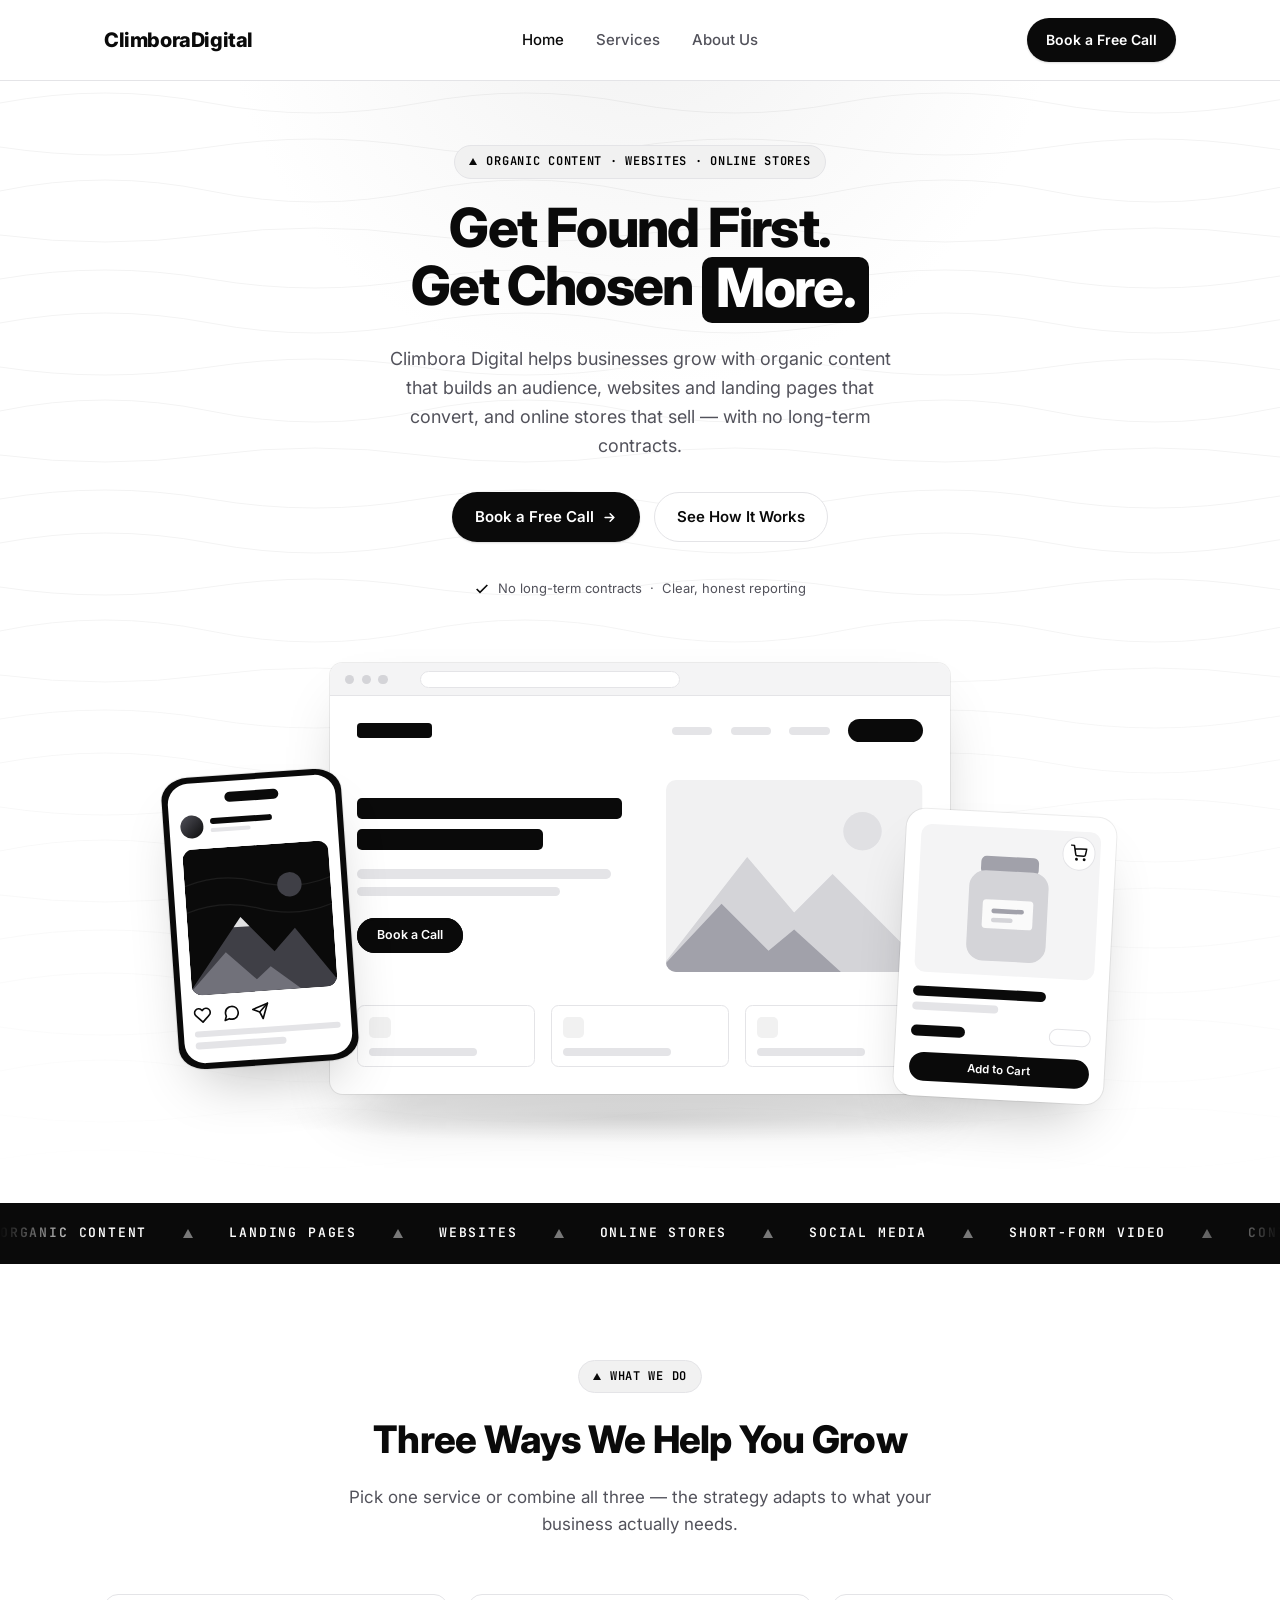
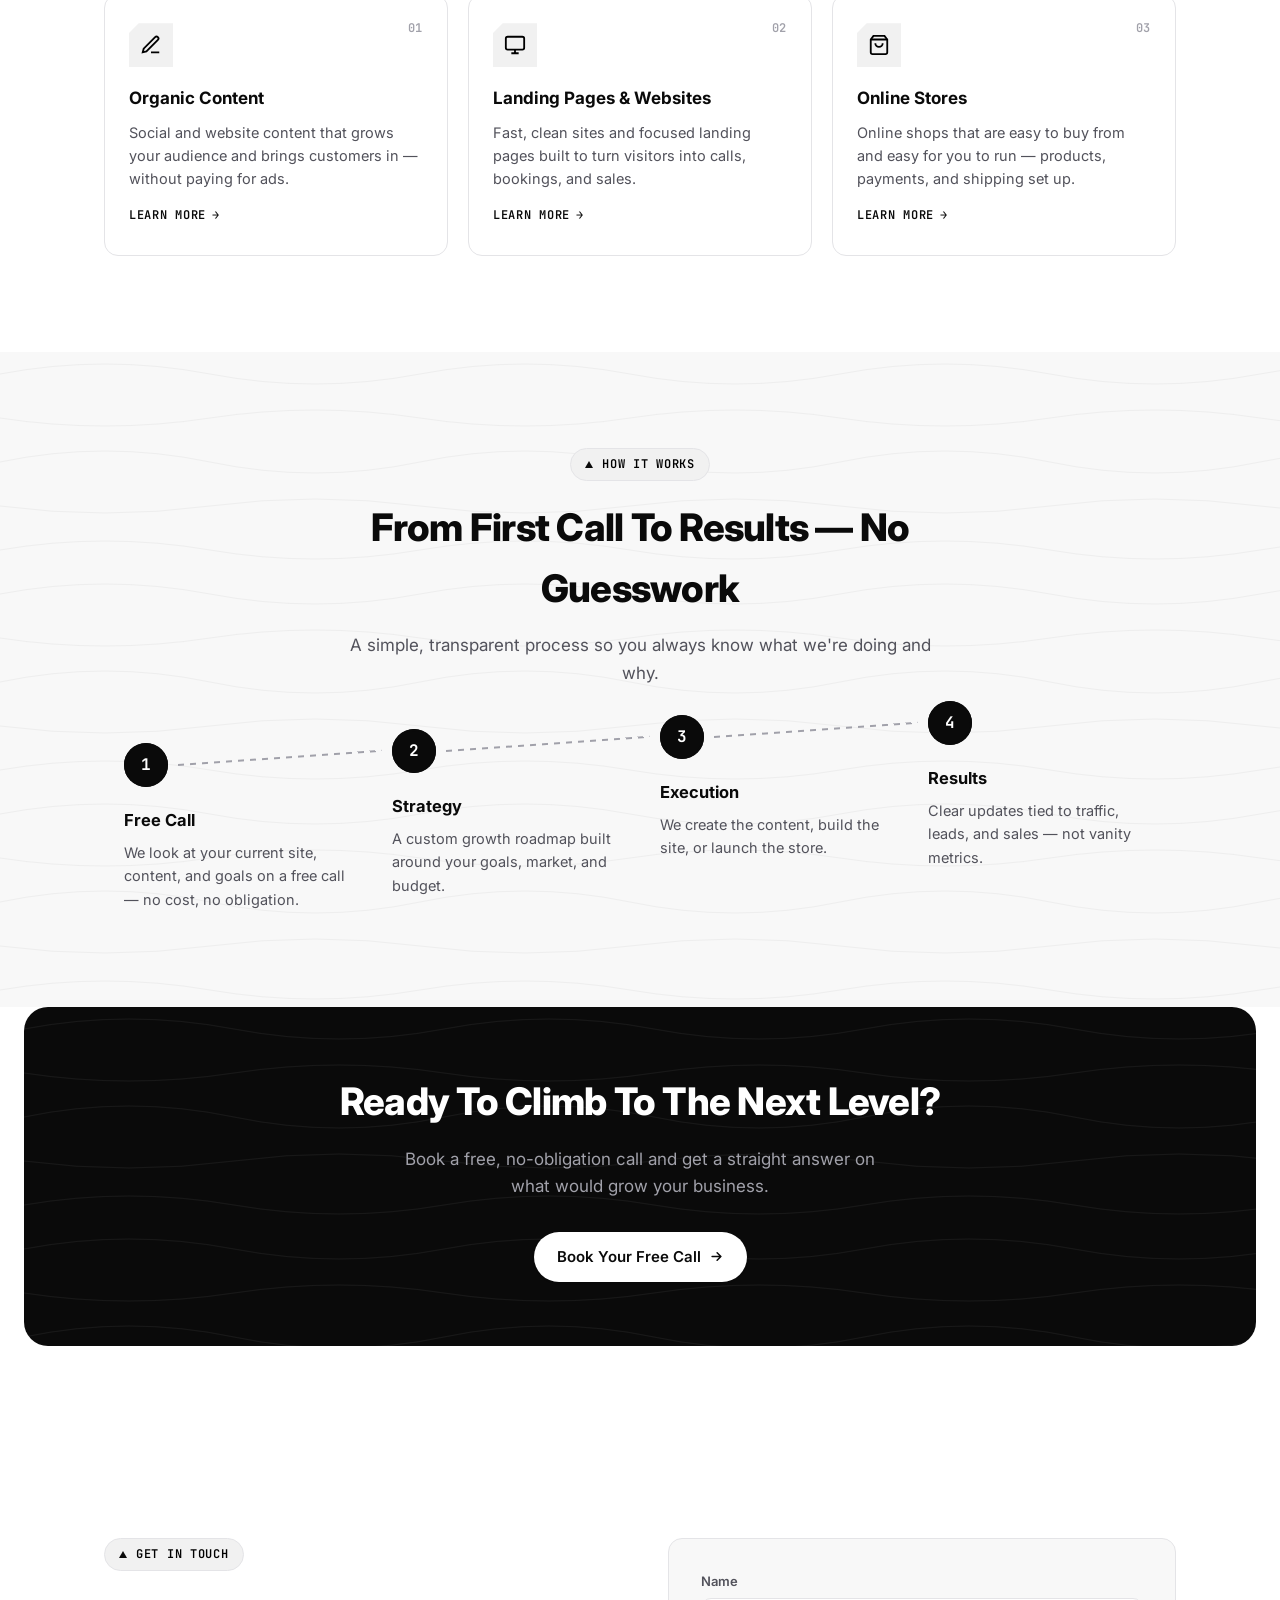
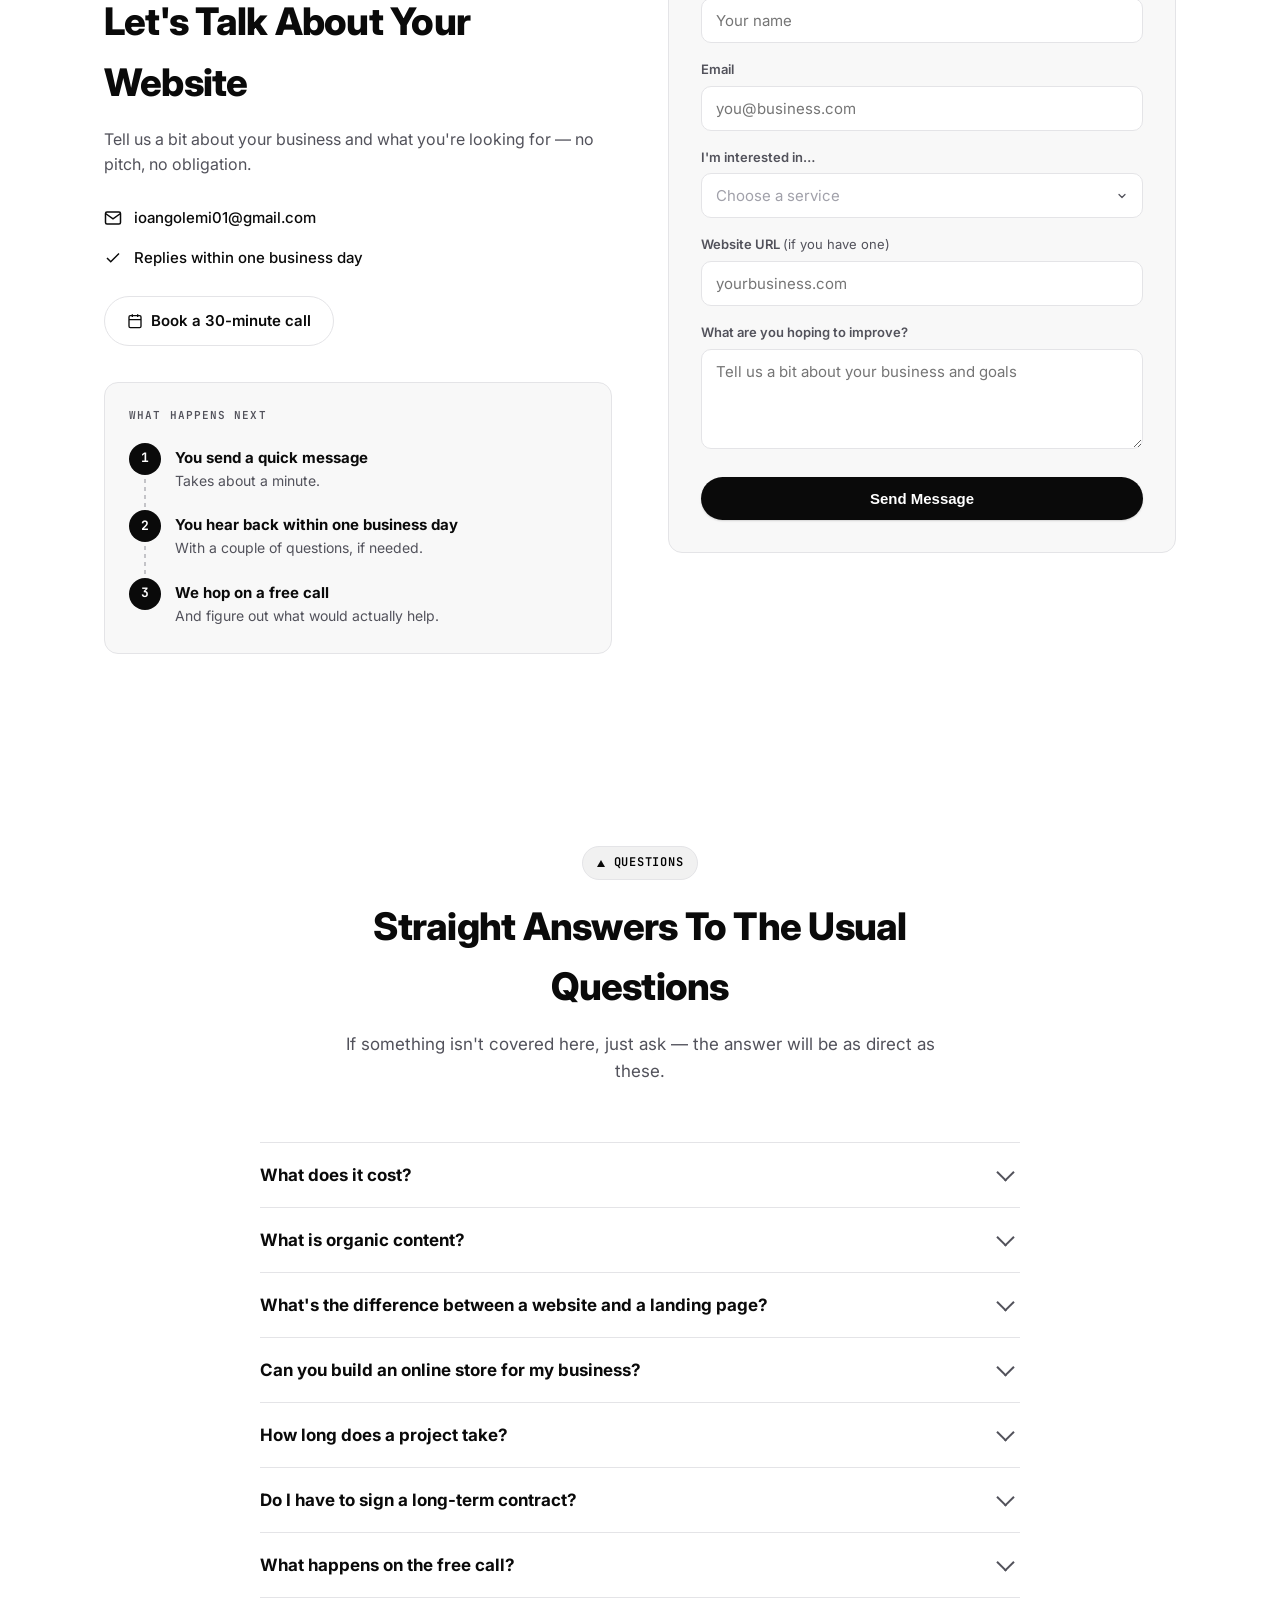
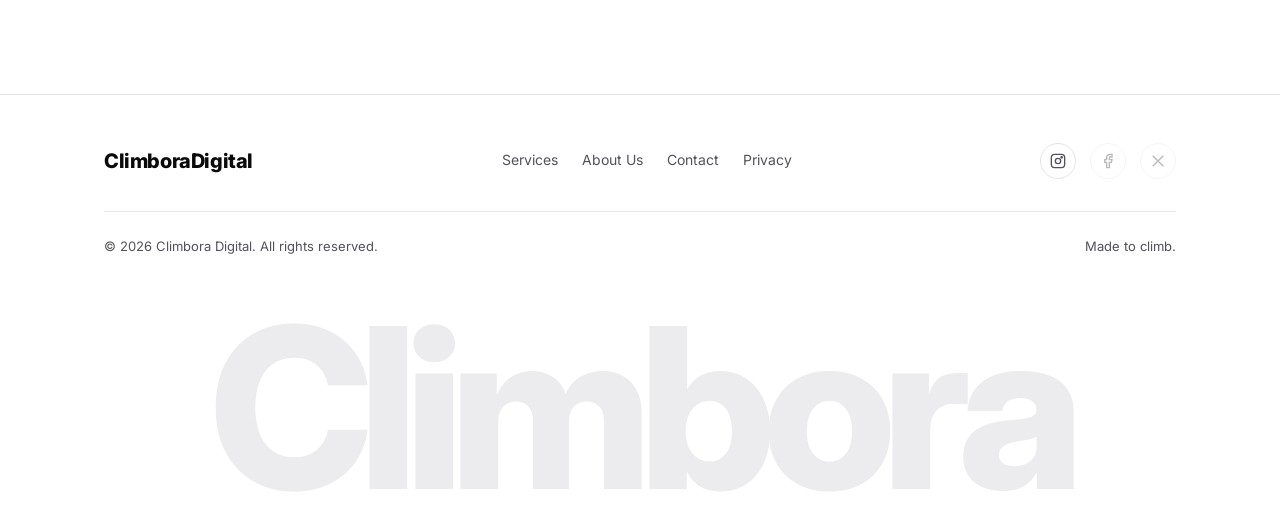
==== index.html @ 150f2c51 "Add custom cursor: tracking dot with trailing ring that grows over links Mouse/trackpad only (touch " ====
<!DOCTYPE html>
<html lang="en">
<head>
<script>document.documentElement.classList.add('js-ready');</script>
<meta charset="UTF-8">
<meta name="viewport" content="width=device-width, initial-scale=1.0">
<title>Climbora Digital — Organic Content, Websites &amp; Online Stores</title>
<meta name="description" content="Climbora Digital helps businesses grow with organic content, high-converting websites and landing pages, and online stores. Free consultation, no long-term contracts.">
<link rel="canonical" href="https://climboradigital.com/">
<meta name="theme-color" content="#0A0A0A">

<!-- Favicon -->
<!-- Relative, not "/favicon.svg" — absolute paths 404 on GitHub Pages' project
     URL (username.github.io/climbora-site/). Relative works on both that and
     the custom domain, so don't "tidy" these back to leading slashes. -->
<link rel="icon" type="image/svg+xml" href="favicon.svg">
<link rel="apple-touch-icon" href="favicon.svg">

<!-- Open Graph (LinkedIn, Facebook, WhatsApp, Slack…) -->
<meta property="og:type" content="website">
<meta property="og:url" content="https://climboradigital.com/">
<meta property="og:site_name" content="Climbora Digital">
<meta property="og:title" content="Climbora Digital — Organic Content, Websites &amp; Online Stores">
<meta property="og:description" content="Organic content, websites, and online stores built for real results. Free consultation, no long-term contracts.">
<meta property="og:image" content="https://climboradigital.com/og-image.png">
<meta property="og:image:width" content="1200">
<meta property="og:image:height" content="630">
<meta property="og:image:alt" content="Climbora Digital — Get Found First. Get Chosen More. Organic content, websites, and online stores.">
<meta property="og:locale" content="en_US">

<!-- Twitter / X -->
<meta name="twitter:card" content="summary_large_image">
<meta name="twitter:title" content="Climbora Digital — Organic Content, Websites &amp; Online Stores">
<meta name="twitter:description" content="Organic content, websites, and online stores built for real results. Free consultation, no long-term contracts.">
<meta name="twitter:image" content="https://climboradigital.com/og-image.png">

<link rel="preconnect" href="https://fonts.googleapis.com">
<link rel="preconnect" href="https://fonts.gstatic.com" crossorigin>
<link href="https://fonts.googleapis.com/css2?family=Inter:wght@400;500;600;700;800&family=JetBrains+Mono:wght@400;500;600;700&display=swap" rel="stylesheet">

<!--
  Structured data — helps Google understand what this business is.
  ⚠️ TODO: add Facebook/X to "sameAs" once those handles are claimed too.
-->
<script type="application/ld+json">
{
  "@context": "https://schema.org",
  "@type": "ProfessionalService",
  "@id": "https://climboradigital.com/#business",
  "name": "Climbora Digital",
  "description": "Digital agency helping businesses grow with organic content, websites and landing pages, and online stores.",
  "url": "https://climboradigital.com/",
  "logo": "https://climboradigital.com/favicon.svg",
  "image": "https://climboradigital.com/og-image.png",
  "email": "ioangolemi01@gmail.com",
  "priceRange": "$",
  "areaServed": {
    "@type": "Country",
    "name": "Canada"
  },
  "serviceType": [
    "Organic Content Creation",
    "Social Media Content",
    "Website Design",
    "Landing Page Design",
    "E-commerce Store Development"
  ],
  "sameAs": ["https://www.instagram.com/climboradigital/"]
}
</script>

<!-- FAQ structured data — can earn expanded results in Google -->
<script type="application/ld+json">
{
  "@context": "https://schema.org",
  "@type": "FAQPage",
  "mainEntity": [
    {
      "@type": "Question",
      "name": "What does it cost?",
      "acceptedAnswer": {
        "@type": "Answer",
        "text": "The first call is free. Every project gets a fixed quote upfront once we know what you need, since a single landing page and a full online store are very different jobs. No surprise invoices."
      }
    },
    {
      "@type": "Question",
      "name": "What is organic content?",
      "acceptedAnswer": {
        "@type": "Answer",
        "text": "Content that grows your audience without paying for ads: social media posts, short-form video, and website content planned around what your customers actually care about. It compounds over time instead of stopping the moment ad spend does."
      }
    },
    {
      "@type": "Question",
      "name": "What's the difference between a website and a landing page?",
      "acceptedAnswer": {
        "@type": "Answer",
        "text": "A website is your full online home, with multiple pages covering who you are and everything you offer. A landing page is a single focused page built to get visitors to take one action, like booking a call or buying one product. Many businesses need both."
      }
    },
    {
      "@type": "Question",
      "name": "Can you build an online store for my business?",
      "acceptedAnswer": {
        "@type": "Answer",
        "text": "Yes. We set up stores that are easy for customers to buy from and easy for you to manage yourself, including products, payments, and shipping settings, so you are not stuck calling us every time you add an item."
      }
    },
    {
      "@type": "Question",
      "name": "How long does a project take?",
      "acceptedAnswer": {
        "@type": "Answer",
        "text": "A landing page is usually a matter of days to a couple of weeks. A full website or online store typically takes a few weeks depending on size. Organic content is ongoing, month to month. You will get a timeline before anything starts."
      }
    },
    {
      "@type": "Question",
      "name": "Do I have to sign a long-term contract?",
      "acceptedAnswer": {
        "@type": "Answer",
        "text": "No. Ongoing work like organic content is month-to-month by default, and website and store builds are one-off projects. You are never locked in."
      }
    },
    {
      "@type": "Question",
      "name": "What happens on the free call?",
      "acceptedAnswer": {
        "@type": "Answer",
        "text": "We talk through your business, what you have today, and what you want more of, then recommend which of the three services would actually move the needle. You get a straight answer either way, even if that answer is that you do not need us yet."
      }
    }
  ]
}
</script>
<style>
  :root {
    --ink: #0A0A0A;
    --ink-soft: #52525B;
    --line: #E4E4E7;
    --bg: #FFFFFF;
    --bg-alt: #F8F8F8;
    --accent: #0A0A0A;
    --accent-dark: #000000;
    --accent-soft: #F1F1F1;
    --radius: 14px;
    --max: 1120px;
    --font-mono: 'JetBrains Mono', ui-monospace, 'SFMono-Regular', Menlo, monospace;
    /* Seamless topographic tile (420x220).
       Each path starts and ends at the SAME y with the SAME tangent, so tiles
       butt together with no visible jump. Lines are spaced a uniform 44px,
       including across the tile boundary (198 -> 220+22), so the vertical
       rhythm stays even too. Don't shift a single y value without redoing both. */
    --contour: url("data:image/svg+xml,%3Csvg xmlns='http://www.w3.org/2000/svg' width='420' height='220'%3E%3Cg fill='none' stroke='%230A0A0A' stroke-opacity='0.05' stroke-width='1'%3E%3Cpath d='M0 22 Q 105 2 210 22 T 420 22'/%3E%3Cpath d='M0 66 Q 105 82 210 66 T 420 66'/%3E%3Cpath d='M0 110 Q 105 88 210 110 T 420 110'/%3E%3Cpath d='M0 154 Q 105 168 210 154 T 420 154'/%3E%3Cpath d='M0 198 Q 105 180 210 198 T 420 198'/%3E%3C/g%3E%3C/svg%3E");
    --contour-light: url("data:image/svg+xml,%3Csvg xmlns='http://www.w3.org/2000/svg' width='420' height='220'%3E%3Cg fill='none' stroke='%230A0A0A' stroke-opacity='0.04' stroke-width='1'%3E%3Cpath d='M0 22 Q 105 2 210 22 T 420 22'/%3E%3Cpath d='M0 66 Q 105 82 210 66 T 420 66'/%3E%3Cpath d='M0 110 Q 105 88 210 110 T 420 110'/%3E%3Cpath d='M0 154 Q 105 168 210 154 T 420 154'/%3E%3Cpath d='M0 198 Q 105 180 210 198 T 420 198'/%3E%3C/g%3E%3C/svg%3E");
    --contour-dark: url("data:image/svg+xml,%3Csvg xmlns='http://www.w3.org/2000/svg' width='420' height='220'%3E%3Cg fill='none' stroke='%23FFFFFF' stroke-opacity='0.06' stroke-width='1'%3E%3Cpath d='M0 22 Q 105 2 210 22 T 420 22'/%3E%3Cpath d='M0 66 Q 105 82 210 66 T 420 66'/%3E%3Cpath d='M0 110 Q 105 88 210 110 T 420 110'/%3E%3Cpath d='M0 154 Q 105 168 210 154 T 420 154'/%3E%3Cpath d='M0 198 Q 105 180 210 198 T 420 198'/%3E%3C/g%3E%3C/svg%3E");
  }

  * { box-sizing: border-box; margin: 0; padding: 0; }

  html { scroll-behavior: smooth; }

  body {
    font-family: 'Inter', -apple-system, BlinkMacSystemFont, 'Segoe UI', sans-serif;
    color: var(--ink);
    background: var(--bg);
    line-height: 1.6;
    -webkit-font-smoothing: antialiased;
  }

  a { color: inherit; text-decoration: none; }
  img { max-width: 100%; display: block; }

  /* Keyboard focus — visible for keyboard users, invisible for mouse users */
  :focus-visible {
    outline: 2px solid var(--ink);
    outline-offset: 3px;
    border-radius: 4px;
  }
  .cta-band a:focus-visible { outline-color: #fff; }

  .wrap {
    max-width: var(--max);
    margin: 0 auto;
    padding: 0 24px;
  }

  /* ---------- Nav ---------- */
  header {
    position: sticky;
    top: 0;
    z-index: 50;
    background: rgba(255,255,255,0.85);
    backdrop-filter: saturate(180%) blur(10px);
    border-bottom: 1px solid var(--line);
  }

  nav {
    max-width: var(--max);
    margin: 0 auto;
    padding: 18px 24px;
    display: flex;
    align-items: center;
    justify-content: space-between;
  }

  .logo {
    font-weight: 800;
    font-size: 20px;
    letter-spacing: -0.02em;
  }
  .logo span { color: var(--accent); }

  .nav-links {
    display: flex;
    gap: 32px;
    font-size: 15px;
    font-weight: 500;
    color: var(--ink-soft);
  }
  .nav-links a:hover { color: var(--ink); }
  .nav-links a.active { color: var(--ink); }

  .nav-cta {
    display: flex;
    align-items: center;
    gap: 20px;
  }

  .btn {
    display: inline-flex;
    align-items: center;
    justify-content: center;
    gap: 8px;
    padding: 12px 22px;
    border-radius: 999px;
    font-weight: 600;
    font-size: 15px;
    cursor: pointer;
    border: 1px solid transparent;
    transition: transform 0.35s cubic-bezier(0.16, 1, 0.3, 1),
                box-shadow 0.35s cubic-bezier(0.16, 1, 0.3, 1),
                background-color 0.25s ease,
                border-color 0.25s ease;
    white-space: nowrap;
  }
  .btn:active {
    transform: translateY(0) scale(0.97) !important;
    transition-duration: 0.1s;
  }
  .btn-primary {
    background: var(--accent);
    color: #fff;
    box-shadow: 0 1px 2px rgba(0,0,0,0.15);
  }
  .btn-primary:hover {
    background: #2A2A2A;
    transform: translateY(-2px) scale(1.015);
    box-shadow: 0 10px 24px rgba(0,0,0,0.18);
  }
  .btn-ghost {
    /* Solid, not transparent — this button sits over the hero's contour pattern,
       and a transparent fill lets the wavy lines run straight through it. */
    background: var(--bg);
    color: var(--ink);
    border-color: var(--line);
  }
  .btn-ghost:hover {
    border-color: var(--ink);
    background: var(--accent-soft);
    transform: translateY(-2px);
  }
  .btn-sm { padding: 10px 18px; font-size: 14px; }

  .menu-toggle {
    display: none;
    width: 40px;
    height: 40px;
    align-items: center;
    justify-content: center;
    border-radius: 10px;
    border: 1px solid var(--line);
    background: #fff;
  }

  .mobile-menu {
    display: none;
    flex-direction: column;
    gap: 4px;
    padding: 12px 24px 20px;
    border-top: 1px solid var(--line);
    background: #fff;
  }
  .mobile-menu.open { display: flex; }
  .mobile-menu a {
    padding: 12px 4px;
    font-size: 15px;
    font-weight: 500;
    color: var(--ink-soft);
    border-bottom: 1px solid var(--line);
  }
  .mobile-menu a:last-of-type { border-bottom: none; }
  .mobile-menu .btn { margin-top: 8px; }

  /* ---------- Hero ---------- */
  .hero {
    padding: 96px 0 80px;
    background:
      radial-gradient(700px circle at 50% -10%, var(--accent-soft), transparent 60%),
      var(--contour);
    background-repeat: no-repeat, repeat;
  }
  .hero-inner {
    max-width: 780px;
    text-align: center;
  }
  .hero-inner .hero-actions,
  .hero-inner .hero-note { justify-content: center; }
  .hero-inner p.lead { margin-left: auto; margin-right: auto; }

  .eyebrow {
    display: inline-flex;
    align-items: center;
    gap: 9px;
    background: var(--accent-soft);
    color: var(--accent-dark);
    font-family: var(--font-mono);
    font-size: 12px;
    font-weight: 600;
    text-transform: uppercase;
    letter-spacing: 0.06em;
    padding: 6px 14px;
    border-radius: 999px;
    border: 1px solid var(--line);
    margin-bottom: 20px;
  }
  .eyebrow::before {
    content: "";
    width: 0;
    height: 0;
    border-left: 4px solid transparent;
    border-right: 4px solid transparent;
    border-bottom: 7px solid var(--accent);
  }

  h1 {
    font-size: clamp(34px, 5vw, 54px);
    line-height: 1.08;
    letter-spacing: -0.03em;
    font-weight: 800;
    margin-bottom: 22px;
  }
  h1 .accent {
    background: var(--ink);
    color: #fff;
    padding: 2px 14px 6px;
    border-radius: 10px;
    display: inline-block;
  }

  .hero p.lead {
    font-size: 18px;
    color: var(--ink-soft);
    max-width: 46ch;
    margin-bottom: 32px;
  }

  .hero-actions {
    display: flex;
    gap: 14px;
    flex-wrap: wrap;
    margin-bottom: 36px;
  }

  .hero-note {
    font-size: 13px;
    color: var(--ink-soft);
    display: flex;
    align-items: center;
    gap: 8px;
  }
  .hero-note svg { flex-shrink: 0; color: var(--accent); }

  /* ---------- Section shared ---------- */
  section { padding: 96px 0; }
  .section-head {
    max-width: 620px;
    margin: 0 auto 56px;
    text-align: center;
  }
  .section-head .eyebrow { margin-bottom: 16px; }
  h2 {
    font-size: clamp(28px, 3.4vw, 38px);
    letter-spacing: -0.02em;
    font-weight: 800;
    margin-bottom: 14px;
  }
  .section-head p {
    color: var(--ink-soft);
    font-size: 17px;
  }

  /* ---------- Scroll reveal ---------- */
  .reveal { transition: opacity 0.65s ease, transform 0.65s ease; }
  .js-ready .reveal { opacity: 0; transform: translateY(22px); }
  .js-ready .reveal.in-view { opacity: 1; transform: translateY(0); }
  .services-grid .reveal:nth-child(2) { transition-delay: 0.08s; }
  .services-grid .reveal:nth-child(3) { transition-delay: 0.16s; }
  .services-grid .reveal:nth-child(4) { transition-delay: 0.24s; }
  .process-grid .reveal:nth-child(2) { transition-delay: 0.08s; }
  .process-grid .reveal:nth-child(3) { transition-delay: 0.16s; }
  .process-grid .reveal:nth-child(4) { transition-delay: 0.24s; }
  .why-grid .reveal:nth-child(2) { transition-delay: 0.08s; }
  .why-grid .reveal:nth-child(3) { transition-delay: 0.16s; }

  /* ---------- Services ---------- */
  .services-grid {
    display: grid;
    grid-template-columns: repeat(4, 1fr);
    gap: 20px;
  }
  .service-card {
    border: 1px solid var(--line);
    border-radius: var(--radius);
    padding: 28px 24px;
    background: var(--bg);
    transition: box-shadow 0.15s ease, transform 0.15s ease, opacity 0.65s ease;
  }
  .service-card:hover {
    box-shadow: 0 12px 32px rgba(15,23,42,0.08);
    transform: translateY(-3px);
  }
  .js-ready .service-card.reveal:hover { transform: translateY(-3px); }
  .service-icon {
    width: 44px;
    height: 44px;
    background: var(--accent-soft);
    color: var(--accent-dark);
    display: flex;
    align-items: center;
    justify-content: center;
    margin-bottom: 18px;
    clip-path: polygon(22% 0%, 100% 0%, 100% 100%, 0% 100%, 0% 22%);
  }
  .service-card h3 {
    font-size: 17px;
    font-weight: 700;
    margin-bottom: 8px;
  }
  .service-card p {
    font-size: 14.5px;
    color: var(--ink-soft);
  }

  /* ---------- Process ---------- */
  .process-alt {
    background: var(--bg-alt) var(--contour-light);
  }
  .process-grid {
    display: grid;
    grid-template-columns: repeat(4, 1fr);
    gap: 0;
    position: relative;
  }
  .process-step {
    padding: 0 20px;
    position: relative;
  }
  .process-step:not(:last-child)::after {
    content: "";
    position: absolute;
    top: 20px;
    right: -14px;
    width: 26px;
    height: 2px;
    background-image: repeating-linear-gradient(90deg, var(--ink-soft) 0 5px, transparent 5px 9px);
    transform: rotate(-22deg);
    transform-origin: left center;
  }
  @media (min-width: 901px) {
    .process-step:nth-child(2) { transform: translateY(-12px); }
    .process-step:nth-child(3) { transform: translateY(-24px); }
    .process-step:nth-child(4) { transform: translateY(-36px); }
  }
  .process-num {
    width: 44px;
    height: 44px;
    border-radius: 50%;
    background: var(--ink);
    color: #fff;
    display: flex;
    align-items: center;
    justify-content: center;
    font-family: var(--font-mono);
    font-weight: 700;
    font-size: 16px;
    margin-bottom: 20px;
  }
  .process-step h3 {
    font-size: 16.5px;
    font-weight: 700;
    margin-bottom: 8px;
  }
  .process-step p {
    font-size: 14.5px;
    color: var(--ink-soft);
  }

  /* ---------- Why us ---------- */
  .why-grid {
    display: grid;
    grid-template-columns: repeat(3, 1fr);
    gap: 28px;
  }
  .why-card { padding: 4px; }
  .why-card h3 {
    font-size: 18px;
    font-weight: 700;
    margin-bottom: 10px;
    display: flex;
    align-items: center;
    gap: 10px;
  }
  .why-icon {
    width: 30px;
    height: 30px;
    background: var(--accent-soft);
    color: var(--accent-dark);
    display: inline-flex;
    align-items: center;
    justify-content: center;
    flex-shrink: 0;
    clip-path: polygon(24% 0%, 100% 0%, 100% 100%, 0% 100%, 0% 24%);
  }
  .why-card p { color: var(--ink-soft); font-size: 15px; }

  /* ---------- Page hero (Services, About) — simpler than Home's 2-col hero ---------- */
  .page-hero {
    padding: 96px 0 72px;
    text-align: center;
    background:
      radial-gradient(700px circle at 50% -10%, var(--accent-soft), transparent 60%),
      var(--contour);
    background-repeat: no-repeat, repeat;
  }
  .page-hero .wrap { max-width: 700px; }
  .page-hero h1 { margin-bottom: 16px; }
  .page-hero p { color: var(--ink-soft); font-size: 18px; }

  /* ---------- Service pillar blocks (Services page) ---------- */
  .service-block { padding: 88px 0; }
  .service-block-alt { background: var(--bg-alt) var(--contour-light); }
  .service-block-head { max-width: 640px; margin: 0 auto 48px; text-align: center; }
  .service-block-head h2 { margin-bottom: 12px; }
  .service-block-head p { color: var(--ink-soft); font-size: 17px; }
  .services-grid.cols-3 { grid-template-columns: repeat(3, 1fr); }

  .check-list { max-width: 640px; margin: 0 auto; display: grid; gap: 16px; }
  .check-list li {
    display: flex;
    align-items: flex-start;
    gap: 12px;
    list-style: none;
    color: var(--ink-soft);
    font-size: 16px;
  }
  .check-list svg { flex-shrink: 0; margin-top: 3px; color: var(--accent); }

  /* ---------- Founder ---------- */
  .founder-alt { background: var(--bg-alt) var(--contour-light); }
  .founder-grid {
    display: grid;
    grid-template-columns: 260px 1fr;
    gap: 48px;
    align-items: center;
    max-width: 900px;
    margin: 0 auto;
  }
  .founder-photo {
    width: 260px;
    height: 260px;
    background: var(--bg);
    border: 1px solid var(--line);
    display: flex;
    align-items: center;
    justify-content: center;
    flex-direction: column;
    gap: 6px;
    clip-path: polygon(14% 0%, 100% 0%, 100% 100%, 0% 100%, 0% 14%);
  }
  .founder-photo .initials {
    font-family: var(--font-mono);
    font-size: 56px;
    font-weight: 700;
    color: var(--ink);
    letter-spacing: -0.02em;
  }
  .founder-photo .photo-note {
    font-size: 11px;
    color: var(--ink-soft);
    text-align: center;
    padding: 0 16px;
    line-height: 1.4;
  }
  .founder-body h2 { margin-bottom: 6px; }
  .founder-role {
    font-family: var(--font-mono);
    font-size: 12px;
    font-weight: 600;
    text-transform: uppercase;
    letter-spacing: 0.08em;
    color: var(--ink-soft);
    margin-bottom: 18px;
  }
  .founder-body p {
    color: var(--ink-soft);
    font-size: 16px;
    margin-bottom: 14px;
  }
  .founder-body p:last-of-type { margin-bottom: 24px; }
  .founder-sign {
    display: inline-flex;
    align-items: center;
    gap: 10px;
    font-size: 14px;
    font-weight: 600;
    color: var(--ink);
    border-top: 1px solid var(--line);
    padding-top: 18px;
  }

  /* ---------- FAQ ---------- */
  .faq-list {
    max-width: 760px;
    margin: 0 auto;
    border-top: 1px solid var(--line);
  }
  .faq-item { border-bottom: 1px solid var(--line); }
  .faq-q {
    width: 100%;
    background: none;
    border: none;
    text-align: left;
    font-family: inherit;
    font-size: 17px;
    font-weight: 700;
    color: var(--ink);
    padding: 22px 44px 22px 0;
    cursor: pointer;
    position: relative;
    display: block;
  }
  .faq-q::after {
    content: "";
    position: absolute;
    right: 8px;
    top: 50%;
    width: 11px;
    height: 11px;
    border-right: 2px solid var(--ink-soft);
    border-bottom: 2px solid var(--ink-soft);
    transform: translateY(-70%) rotate(45deg);
    transition: transform 0.3s cubic-bezier(0.16, 1, 0.3, 1);
  }
  .faq-item.open .faq-q::after { transform: translateY(-20%) rotate(-135deg); }
  .faq-a {
    overflow: hidden;
    max-height: 0;
    transition: max-height 0.35s cubic-bezier(0.16, 1, 0.3, 1);
  }
  .faq-item.open .faq-a { max-height: 400px; }
  .faq-a p {
    color: var(--ink-soft);
    font-size: 15.5px;
    padding: 0 44px 24px 0;
  }
  /* No-JS fallback: all answers visible if the script never runs */
  html:not(.js-ready) .faq-a { max-height: none; }

  /* ---------- CTA band ---------- */
  .cta-band {
    position: relative;
    overflow: hidden;
    background: var(--ink);
    color: #fff;
    border-radius: 24px;
    padding: 64px 48px;
    text-align: center;
    margin: 0 24px;
  }
  .cta-band::before {
    content: "";
    position: absolute;
    inset: 0;
    background-image: var(--contour-dark);
    pointer-events: none;
  }
  .cta-band > * { position: relative; z-index: 1; }
  .cta-band h2 { color: #fff; }
  .cta-band p { color: #A1A1AA; max-width: 480px; margin: 0 auto 32px; font-size: 17px; }
  .cta-band .btn-primary { background: #fff; color: var(--ink); }
  .cta-band .btn-primary:hover { background: #E4E4E7; }

  /* ---------- Contact ---------- */
  .contact-grid {
    display: grid;
    grid-template-columns: 1fr 1fr;
    gap: 56px;
    align-items: start;
  }
  .contact-info h2 { margin-bottom: 14px; }
  .contact-info p { color: var(--ink-soft); font-size: 16px; margin-bottom: 28px; }
  .contact-item {
    display: flex;
    align-items: center;
    gap: 12px;
    font-size: 15px;
    font-weight: 500;
    margin-bottom: 16px;
  }
  .contact-item svg { color: var(--accent); flex-shrink: 0; }
  a.contact-item { transition: color 0.2s ease; }
  a.contact-item:hover { color: var(--ink-soft); }
  /* Booking CTA is revealed by JS only once BOOKING_URL is configured */
  .booking-cta { display: none; margin-top: 10px; }
  .booking-cta.is-active { display: inline-flex; }

  form {
    background: var(--bg-alt);
    border: 1px solid var(--line);
    border-radius: var(--radius);
    padding: 32px;
    display: grid;
    gap: 16px;
  }
  .field label {
    display: block;
    font-size: 13px;
    font-weight: 600;
    margin-bottom: 6px;
    color: var(--ink-soft);
  }
  .field input, .field textarea, .field select {
    width: 100%;
    padding: 12px 14px;
    border-radius: 10px;
    border: 1px solid var(--line);
    font-family: inherit;
    font-size: 15px;
    background: #fff;
  }
  .field input:focus, .field textarea:focus, .field select:focus {
    outline: 2px solid var(--accent);
    outline-offset: 1px;
  }
  .field textarea { resize: vertical; min-height: 100px; }
  .field select {
    appearance: none;
    -webkit-appearance: none;
    color: var(--ink);
    cursor: pointer;
    padding-right: 40px;
    background: #fff url("data:image/svg+xml,%3Csvg xmlns='http://www.w3.org/2000/svg' width='12' height='12' viewBox='0 0 24 24' fill='none' stroke='%2352525B' stroke-width='2.5' stroke-linecap='round' stroke-linejoin='round'%3E%3Cpath d='M6 9l6 6 6-6'/%3E%3C/svg%3E") no-repeat right 14px center;
  }
  .field select:invalid { color: #A1A1AA; }
  .field select option { color: var(--ink); }
  form .btn { width: 100%; margin-top: 4px; }
  .form-note { font-size: 12.5px; color: var(--ink-soft); text-align: center; }

  /* ---------- Footer ---------- */
  footer {
    border-top: 1px solid var(--line);
    padding: 48px 0 32px;
  }
  .footer-inner {
    display: flex;
    justify-content: space-between;
    align-items: center;
    flex-wrap: wrap;
    gap: 16px;
  }
  .footer-links {
    display: flex;
    gap: 24px;
    font-size: 14px;
    color: var(--ink-soft);
  }
  .footer-social { display: flex; gap: 14px; }
  .footer-social a {
    width: 36px;
    height: 36px;
    border-radius: 50%;
    border: 1px solid var(--line);
    display: flex;
    align-items: center;
    justify-content: center;
    color: var(--ink-soft);
  }
  .footer-social a:hover { color: var(--accent); border-color: var(--accent); }
  .footer-social a.is-placeholder { cursor: default; opacity: 0.4; }
  .footer-social a.is-placeholder:hover { color: var(--ink-soft); border-color: var(--line); }
  .footer-bottom {
    margin-top: 32px;
    padding-top: 24px;
    border-top: 1px solid var(--line);
    font-size: 13px;
    color: var(--ink-soft);
    display: flex;
    justify-content: space-between;
    flex-wrap: wrap;
    gap: 8px;
  }

  /* ---------- Scroll progress ---------- */
  .scroll-progress {
    display: none;
    position: fixed;
    top: 0;
    left: 0;
    width: 0%;
    height: 3px;
    background: var(--ink);
    z-index: 200;
    transition: width 0.1s linear;
  }
  .js-ready .scroll-progress { display: block; }

  /* ---------- Page transition ----------
     Crossfades between pages instead of the default instant flash. No-JS:
     body has no opacity rule outside .js-ready, so it's always fully visible
     immediately — same progressive-enhancement pattern as .reveal elsewhere. */
  body { transition: opacity 0.2s ease; }
  .js-ready body { opacity: 0; }
  .js-ready body.page-ready { opacity: 1; }
  .js-ready body.page-leaving { opacity: 0; }

  /* ---------- Responsive ---------- */
  @media (max-width: 900px) {
    .services-grid { grid-template-columns: repeat(2, 1fr); }
    .process-grid { grid-template-columns: repeat(2, 1fr); row-gap: 40px; }
    .process-step:nth-child(2)::after { display: none; }
    .why-grid { grid-template-columns: 1fr; }
    .contact-grid { grid-template-columns: 1fr; }
    .founder-grid {
      grid-template-columns: 1fr;
      gap: 32px;
      justify-items: center;
      text-align: center;
    }
    .founder-sign { justify-content: center; }
    .services-grid.cols-3 { grid-template-columns: repeat(2, 1fr); }
  }

  @media (max-width: 680px) {
    .nav-links { display: none; }
    .nav-cta .btn-primary.btn-sm { display: none; }
    .menu-toggle { display: inline-flex; cursor: pointer; }
    .services-grid { grid-template-columns: 1fr; }
    .process-grid { grid-template-columns: 1fr; }
    .process-step::after { display: none; }
    .cta-band { padding: 48px 24px; margin: 0 16px; }
    section { padding: 64px 0; }
    .founder-photo { width: 200px; height: 200px; }
    .founder-photo .initials { font-size: 44px; }
    .services-grid.cols-3 { grid-template-columns: 1fr; }
    .page-hero { padding: 72px 0 56px; }
  }

  /* ---------- Reduced motion ----------
     Respects the OS "reduce motion" setting (vestibular disorders, migraine
     triggers). Everything still displays — it just arrives without movement. */
  @media (prefers-reduced-motion: reduce) {
    html { scroll-behavior: auto; }
    *, *::before, *::after {
      animation-duration: 0.01ms !important;
      animation-iteration-count: 1 !important;
      transition-duration: 0.01ms !important;
    }
    .js-ready .reveal { opacity: 1 !important; transform: none !important; }
    .btn:hover { transform: none !important; }
    .service-card:hover { transform: none !important; }
    .process-step:nth-child(2),
    .process-step:nth-child(3),
    .process-step:nth-child(4) { transform: none !important; }
    .faq-item.open .faq-a { max-height: 400px; }
  }

  /* ===================================================================
     Design layer v2 — motion, device mockups, and texture.
     Anything hidden on load is gated on .js-ready or on classes only the
     design script adds, so the page stays fully visible without JS.
     =================================================================== */

  /* ---------- Living backgrounds ---------- */
  .hero, .page-hero {
    position: relative;
    overflow: hidden;
    isolation: isolate;
    background-image: radial-gradient(700px circle at 50% -10%, var(--accent-soft), transparent 60%);
    background-repeat: no-repeat;
  }
  .hero::before, .page-hero::before {
    content: "";
    position: absolute;
    top: 0;
    bottom: 0;
    left: 0;
    width: calc(100% + 420px); /* one spare tile, so sliding 420px loops seamlessly */
    background: var(--contour);
    z-index: -1;
    pointer-events: none;
    -webkit-mask-image: linear-gradient(180deg, #000 45%, transparent 100%);
            mask-image: linear-gradient(180deg, #000 45%, transparent 100%);
    animation: contour-drift 55s linear infinite;
  }
  .cta-band::before {
    inset: 0 auto 0 0;
    width: calc(100% + 420px);
    animation: contour-drift 70s linear infinite;
  }
  .cta-band::after {
    content: "";
    position: absolute;
    inset: 0;
    background: radial-gradient(420px circle at var(--mx, 50%) var(--my, 0%), rgba(255,255,255,0.09), transparent 60%);
    opacity: 0;
    transition: opacity 0.4s ease;
    pointer-events: none;
  }
  .cta-band:hover::after { opacity: 1; }
  @keyframes contour-drift { to { transform: translateX(-420px); } }

  /* Decorative loops pause while off-screen (class toggled by the design script) */
  .is-paused, .is-paused *, .is-paused::before, .is-paused::after,
  .is-paused *::before, .is-paused *::after { animation-play-state: paused !important; }

  /* ---------- Headings rise in word by word ---------- */
  .split .w {
    display: inline-block;
    overflow: hidden;
    vertical-align: top;
    padding: 0.12em 0.04em;
    margin: -0.12em -0.04em;
  }
  .split .w > span {
    display: inline-block;
    transform: translateY(115%);
    transition: transform 0.9s cubic-bezier(0.16, 1, 0.3, 1);
    transition-delay: calc(var(--i) * 55ms);
  }
  .split.in-view .w > span { transform: none; }
  /* The black "More." chip wipes in after the words land */
  .js-ready .hero h1.split .accent {
    background: linear-gradient(var(--ink), var(--ink)) no-repeat 0 0 / 0% 100%;
    transition: background-size 0.8s cubic-bezier(0.65, 0, 0.35, 1) 0.75s;
  }
  .js-ready .hero h1.split.in-view .accent { background-size: 100% 100%; }

  /* ---------- Buttons ---------- */
  .btn-primary[data-cta="book"]:not(.btn-sm)::after {
    content: "";
    width: 15px;
    height: 15px;
    flex-shrink: 0;
    background: currentColor;
    -webkit-mask: url("data:image/svg+xml,%3Csvg xmlns='http://www.w3.org/2000/svg' viewBox='0 0 24 24' fill='none' stroke='black' stroke-width='2.5' stroke-linecap='round' stroke-linejoin='round'%3E%3Cpath d='M5 12h14M13 6l6 6-6 6'/%3E%3C/svg%3E") center / contain no-repeat;
            mask: url("data:image/svg+xml,%3Csvg xmlns='http://www.w3.org/2000/svg' viewBox='0 0 24 24' fill='none' stroke='black' stroke-width='2.5' stroke-linecap='round' stroke-linejoin='round'%3E%3Cpath d='M5 12h14M13 6l6 6-6 6'/%3E%3C/svg%3E") center / contain no-repeat;
    transition: transform 0.35s cubic-bezier(0.16, 1, 0.3, 1);
  }
  .btn-primary[data-cta="book"]:not(.btn-sm):hover::after { transform: translateX(3px); }

  /* ---------- Cards: spotlight, numbers, arrows ---------- */
  .service-card, .why-card {
    position: relative;
    isolation: isolate;
  }
  .service-card::before, .why-card::before {
    content: "";
    position: absolute;
    inset: 0;
    z-index: -1;
    border-radius: inherit;
    background: radial-gradient(280px circle at var(--mx, 50%) var(--my, -20%), rgba(10,10,10,0.055), transparent 70%);
    opacity: 0;
    transition: opacity 0.35s ease;
    pointer-events: none;
  }
  .service-card:hover::before, .why-card:hover::before { opacity: 1; }
  .service-card {
    transition: box-shadow 0.3s ease, transform 0.3s cubic-bezier(0.16, 1, 0.3, 1), border-color 0.3s ease, opacity 0.65s ease;
  }
  .service-card:hover { border-color: #D4D4D8; }
  .service-icon { transition: background-color 0.3s ease, color 0.3s ease; }
  .service-card:hover .service-icon { background: var(--ink); color: #fff; }
  .card-num {
    position: absolute;
    top: 24px;
    right: 24px;
    font-family: var(--font-mono);
    font-size: 12px;
    font-weight: 600;
    letter-spacing: 0.06em;
    color: #A1A1AA;
    transition: color 0.3s ease;
  }
  .service-card:hover .card-num { color: var(--ink); }
  .card-more {
    display: inline-flex;
    align-items: center;
    gap: 6px;
    margin-top: 16px;
    font-family: var(--font-mono);
    font-size: 12px;
    font-weight: 600;
    text-transform: uppercase;
    letter-spacing: 0.06em;
    color: var(--ink);
  }
  .card-more .arrow { display: inline-block; transition: transform 0.35s cubic-bezier(0.16, 1, 0.3, 1); }
  a.service-card:hover .card-more .arrow { transform: translateX(5px); }

  .why-card {
    padding: 28px 26px;
    background: var(--bg);
    border: 1px solid var(--line);
    border-radius: var(--radius);
    transition: border-color 0.3s ease, box-shadow 0.3s ease, transform 0.3s cubic-bezier(0.16, 1, 0.3, 1), opacity 0.65s ease;
  }
  .why-card:hover { border-color: #D4D4D8; box-shadow: 0 12px 32px rgba(15,23,42,0.08); }
  .why-card h3 { flex-direction: column; align-items: flex-start; gap: 16px; }
  .why-icon { width: 44px; height: 44px; transition: background-color 0.3s ease, color 0.3s ease; }
  .why-card:hover .why-icon { background: var(--ink); color: #fff; }

  /* ---------- Marquee ---------- */
  .marquee {
    position: relative;
    overflow: hidden;
    padding: 20px 0;
    background: var(--ink);
    color: #fff;
  }
  .marquee::before, .marquee::after {
    content: "";
    position: absolute;
    top: 0;
    bottom: 0;
    width: 90px;
    z-index: 1;
    pointer-events: none;
  }
  .marquee::before { left: 0; background: linear-gradient(90deg, var(--ink), transparent); }
  .marquee::after { right: 0; background: linear-gradient(-90deg, var(--ink), transparent); }
  .marquee-track { display: flex; width: max-content; animation: marquee 42s linear infinite; }
  .marquee:hover .marquee-track { animation-play-state: paused; }
  .marquee-group { display: flex; flex-shrink: 0; }
  .marquee-item {
    display: inline-flex;
    align-items: center;
    gap: 36px;
    padding-right: 36px;
    font-family: var(--font-mono);
    font-size: 13px;
    font-weight: 600;
    letter-spacing: 0.14em;
    text-transform: uppercase;
    white-space: nowrap;
  }
  .marquee-item::after {
    content: "";
    border-left: 5px solid transparent;
    border-right: 5px solid transparent;
    border-bottom: 9px solid rgba(255,255,255,0.45);
  }
  @keyframes marquee { to { transform: translateX(-50%); } }

  /* ---------- Process: a path that climbs ---------- */
  @media (min-width: 901px) {
    .js-ready .process-step:nth-child(2) { translate: 0 -14px; }
    .js-ready .process-step:nth-child(3) { translate: 0 -28px; }
    .js-ready .process-step:nth-child(4) { translate: 0 -42px; }
    .process-step:not(:last-child)::after {
      left: 74px;
      right: -10px;
      width: auto;
      top: 21px;
      transform: rotate(-4deg);
      background-image: repeating-linear-gradient(90deg, #A1A1AA 0 6px, transparent 6px 12px);
    }
    .js-ready .process-step:nth-child(1) .process-num { transition-delay: 0.1s; }
    .js-ready .process-step:nth-child(1)::after { transition-delay: 0.3s; }
    .js-ready .process-step:nth-child(2) .process-num { transition-delay: 0.7s; }
    .js-ready .process-step:nth-child(2)::after { transition-delay: 0.85s; }
    .js-ready .process-step:nth-child(3) .process-num { transition-delay: 1.25s; }
    .js-ready .process-step:nth-child(3)::after { transition-delay: 1.4s; }
    .js-ready .process-step:nth-child(4) .process-num { transition-delay: 1.8s; }
  }
  .js-ready .process-step:not(:last-child)::after {
    scale: 0 1;
    transition: scale 0.5s cubic-bezier(0.65, 0, 0.35, 1) 0.2s;
  }
  .js-ready .process-step.in-view:not(:last-child)::after { scale: 1 1; }
  .js-ready .process-num {
    background: var(--bg);
    color: var(--ink);
    box-shadow: inset 0 0 0 2px var(--ink);
    transition: background-color 0.45s ease 0.2s, color 0.45s ease 0.2s;
  }
  .js-ready .process-step.in-view .process-num { background: var(--ink); color: #fff; }

  /* ---------- Contact: what happens next ---------- */
  .next-card {
    margin-top: 36px;
    padding: 24px 24px 26px;
    background: var(--bg-alt);
    border: 1px solid var(--line);
    border-radius: var(--radius);
  }
  .next-title {
    margin-bottom: 18px;
    font-family: var(--font-mono);
    font-size: 11px;
    font-weight: 600;
    letter-spacing: 0.1em;
    text-transform: uppercase;
    color: var(--ink-soft);
  }
  .next-steps { list-style: none; display: grid; gap: 18px; }
  .next-steps li {
    position: relative;
    display: grid;
    grid-template-columns: 32px 1fr;
    gap: 14px;
    align-items: start;
  }
  .next-steps li:not(:last-child)::before {
    content: "";
    position: absolute;
    left: 15px;
    top: 36px;
    bottom: -16px;
    width: 2px;
    background-image: repeating-linear-gradient(180deg, #C4C4C8 0 4px, transparent 4px 8px);
  }
  .ns-num {
    width: 32px;
    height: 32px;
    border-radius: 50%;
    background: var(--ink);
    color: #fff;
    font-family: var(--font-mono);
    font-size: 13px;
    font-weight: 700;
    display: grid;
    place-items: center;
  }
  .next-steps strong { display: block; padding-top: 5px; font-size: 15px; font-weight: 700; line-height: 1.35; }
  .ns-sub { display: block; margin-top: 2px; font-size: 14px; color: var(--ink-soft); }

  /* ---------- Footer wordmark ---------- */
  .footer-wordmark {
    overflow: hidden;
    margin: 40px 0 -32px;
    font-size: clamp(64px, 17.5vw, 230px);
    font-weight: 800;
    line-height: 1;
    letter-spacing: -0.06em;
    text-align: center;
    white-space: nowrap;
    color: #ECECEE;
    user-select: none;
    -webkit-user-select: none;
  }
  .footer-wordmark span {
    display: inline-block;
    transition: transform 1.1s cubic-bezier(0.16, 1, 0.3, 1), color 0.4s ease;
    transition-delay: calc(var(--i, 0) * 45ms), 0s;
  }
  .js-ready .footer-wordmark:not(.in-view) span { transform: translateY(75%); }
  .footer-wordmark span:hover { color: var(--ink); }

  /* ---------- Device mockups (decorative, aria-hidden) ----------
     Each .mock is its own size container, so everything inside it is drawn
     in cqw (percent of that mock's width) and scales cleanly anywhere. */
  .hero-stage {
    position: relative;
    container: hero-stage / inline-size;
    max-width: 1000px;
    margin: 64px auto 0;
  }
  .stage-sizer { padding-top: 46%; }
  .hero-stage::after {
    content: "";
    position: absolute;
    left: 12%;
    right: 12%;
    bottom: -2cqw;
    height: 5cqw;
    background: radial-gradient(closest-side, rgba(10,10,10,0.1), transparent);
    z-index: 0;
  }
  .mini-stage {
    position: relative;
    container-type: inline-size;
    width: 100%;
    max-width: 520px;
    aspect-ratio: 1 / 0.82;
    margin: 0 auto;
  }
  .mock {
    position: absolute;
    container-type: inline-size;
    background: #fff;
    box-shadow: 0 0 0 1px rgba(10,10,10,0.07), 0 30px 60px -24px rgba(10,10,10,0.3);
  }
  .mock svg.fill { display: block; width: 100%; height: 100%; }

  .mock-browser { z-index: 1; overflow: hidden; border-radius: 2% / 3%; }
  .mock-bar {
    display: flex;
    align-items: center;
    gap: 1.2cqw;
    height: 5.4cqw;
    padding: 0 2.4cqw;
    background: #F4F4F5;
    border-bottom: 1px solid var(--line);
  }
  .mock-bar i { width: 1.5cqw; height: 1.5cqw; border-radius: 50%; background: #D4D4D8; }
  .mock-url { width: 42cqw; height: 2.8cqw; margin-left: 4cqw; border-radius: 99px; background: #fff; border: 1px solid var(--line); }
  .mock-page { padding: 3.6cqw 4.4cqw 4.4cqw; }
  .mp-nav { display: flex; align-items: center; gap: 3cqw; }
  .mp-nav b { width: 12cqw; height: 2.4cqw; margin-right: auto; border-radius: 0.6cqw; background: var(--ink); }
  .mp-nav span { width: 6.5cqw; height: 1.3cqw; border-radius: 99px; background: #E4E4E7; }
  .mp-nav em { width: 12cqw; height: 3.8cqw; border-radius: 99px; background: var(--ink); }
  .mp-hero { display: grid; grid-template-columns: 1.1fr 1fr; gap: 4.4cqw; align-items: center; margin-top: 6cqw; }
  .mp-text span { display: block; border-radius: 0.8cqw; }
  .mp-text .l1, .mp-text .l2 { height: 3.4cqw; background: var(--ink); }
  .mp-text .l1 { width: 94%; }
  .mp-text .l2 { width: 66%; margin-top: 1.5cqw; }
  .mp-text .l3, .mp-text .l4 { height: 1.5cqw; background: #E4E4E7; }
  .mp-text .l3 { width: 90%; margin-top: 3.2cqw; }
  .mp-text .l4 { width: 72%; margin-top: 1.3cqw; }
  .mp-btn {
    position: relative;
    display: inline-flex;
    margin-top: 3.6cqw;
    padding: 1.6cqw 3.2cqw;
    border-radius: 99px;
    background: var(--ink);
    color: #fff;
    font-size: 2cqw;
    font-weight: 600;
    line-height: 1.2;
    white-space: nowrap;
  }
  .mp-btn::after {
    content: "";
    position: absolute;
    inset: 0;
    border: 2px solid var(--ink);
    border-radius: inherit;
    animation: ping 2.8s cubic-bezier(0.16, 1, 0.3, 1) infinite;
  }
  @keyframes ping {
    0% { transform: scale(1); opacity: 0.45; }
    75%, 100% { transform: scale(1.25, 1.7); opacity: 0; }
  }
  .mp-img { aspect-ratio: 4 / 3; overflow: hidden; border-radius: 1.6cqw; }
  .mp-cards { display: grid; grid-template-columns: repeat(3, 1fr); gap: 2.6cqw; margin-top: 5.4cqw; }
  .mp-cards div { height: 10cqw; padding: 1.8cqw; border: 1px solid var(--line); border-radius: 1.2cqw; }
  .mp-cards div::before { content: ""; display: block; width: 3.4cqw; height: 3.4cqw; border-radius: 0.8cqw; background: #F1F1F1; }
  .mp-cards div::after { content: ""; display: block; width: 70%; height: 1.3cqw; margin-top: 1.6cqw; border-radius: 99px; background: #E4E4E7; }

  .mock-phone { z-index: 2; background: var(--ink); border-radius: 15% / 7.5%; }
  .mock-phone .screen {
    position: relative;
    overflow: hidden;
    margin: 3.4cqw;
    padding: 6cqw 6cqw 8cqw;
    border-radius: 11.5cqw;
    background: #fff;
  }
  .phone-notch { width: 30cqw; height: 5.5cqw; margin: 0 auto 6cqw; border-radius: 99px; background: var(--ink); }
  .post-head { display: flex; align-items: center; gap: 4cqw; }
  .post-head i { flex-shrink: 0; width: 13cqw; height: 13cqw; border-radius: 50%; background: linear-gradient(135deg, #52525B, #0A0A0A); }
  .post-head span { display: block; width: 34cqw; height: 3.4cqw; border-radius: 99px; background: var(--ink); }
  .post-head span + span { width: 22cqw; height: 2.6cqw; margin-top: 2cqw; background: #E4E4E7; }
  .post-img { aspect-ratio: 1; margin-top: 6cqw; overflow: hidden; border-radius: 6cqw; }
  .post-actions { display: flex; gap: 6cqw; margin-top: 6cqw; }
  .post-actions svg { width: 10cqw; height: 10cqw; }
  .post-actions .heart { animation: heart 4.5s ease-in-out infinite; }
  @keyframes heart {
    0%, 20% { fill: transparent; transform: scale(1); }
    26% { fill: var(--ink); transform: scale(1.3); }
    32%, 80% { fill: var(--ink); transform: scale(1); }
    86%, 100% { fill: transparent; transform: scale(1); }
  }
  .post-lines span { display: block; height: 3.4cqw; margin-top: 4cqw; border-radius: 99px; background: #E4E4E7; }
  .post-lines span + span { width: 62%; margin-top: 3cqw; }
  .ps-nav { display: flex; justify-content: space-between; align-items: center; }
  .ps-nav b { width: 28cqw; height: 5cqw; border-radius: 1.4cqw; background: var(--ink); }
  .ps-nav i { width: 9cqw; height: 6cqw; border-top: 1.4cqw solid var(--ink); border-bottom: 1.4cqw solid var(--ink); }
  .ps-l { display: block; border-radius: 1.4cqw; }
  .ps-l.ink { height: 7cqw; background: var(--ink); }
  .ps-l.gray { height: 3.4cqw; border-radius: 99px; background: #E4E4E7; }
  .ps-1 { width: 92%; margin-top: 10cqw; }
  .ps-2 { width: 64%; margin-top: 3cqw; }
  .ps-3 { width: 90%; margin-top: 7cqw; }
  .ps-4 { width: 70%; margin-top: 3cqw; }
  .ps-btn { width: 56cqw; height: 12cqw; margin-top: 8cqw; border-radius: 99px; background: var(--ink); }
  .ps-img { aspect-ratio: 1 / 0.8; margin-top: 9cqw; overflow: hidden; border-radius: 6cqw; }

  .mock-store { z-index: 2; border-radius: 9% / 6.5%; }
  .mock-store .screen { position: relative; padding: 7cqw; }
  .store-img { aspect-ratio: 1 / 0.82; overflow: hidden; border-radius: 5cqw; background: #F4F4F5; }
  .store-title { width: 74%; height: 4.6cqw; margin-top: 7cqw; border-radius: 99px; background: var(--ink); }
  .store-sub { width: 48%; height: 3.4cqw; margin-top: 3cqw; border-radius: 99px; background: #E4E4E7; }
  .store-row { display: flex; justify-content: space-between; align-items: center; margin-top: 6cqw; }
  .store-price { width: 26cqw; height: 5cqw; border-radius: 99px; background: var(--ink); }
  .store-qty { width: 20cqw; height: 8cqw; border-radius: 99px; border: 1px solid var(--line); }
  .store-btn {
    display: flex;
    align-items: center;
    justify-content: center;
    height: 14cqw;
    margin-top: 6cqw;
    border-radius: 99px;
    background: var(--ink);
    color: #fff;
    font-size: 5.4cqw;
    font-weight: 600;
    animation: press 6s ease-in-out infinite;
  }
  @keyframes press { 0%, 40%, 50%, 100% { transform: scale(1); } 45% { transform: scale(0.93); } }
  .store-cart {
    position: absolute;
    top: 10cqw;
    right: 10cqw;
    display: grid;
    place-items: center;
    width: 15cqw;
    height: 15cqw;
    border-radius: 50%;
    background: #fff;
    box-shadow: 0 0 0 1px var(--line);
  }
  .store-cart svg { width: 8cqw; height: 8cqw; }
  .store-cart b {
    position: absolute;
    top: -2cqw;
    right: -2cqw;
    display: grid;
    place-items: center;
    width: 7cqw;
    height: 7cqw;
    border-radius: 50%;
    background: var(--ink);
    color: #fff;
    font-size: 4.2cqw;
    font-weight: 700;
    transform: scale(0);
    animation: badge 6s ease-in-out infinite;
  }
  @keyframes badge {
    0%, 46% { transform: scale(0); }
    52% { transform: scale(1.25); }
    56%, 92% { transform: scale(1); }
    97%, 100% { transform: scale(0); }
  }
  .mock.back { z-index: 1; }
  .mock.back .heart, .mock.back .store-btn { animation: none; }

  .mock-toast {
    position: absolute;
    z-index: 3;
    display: inline-flex;
    align-items: center;
    gap: 0.6em;
    padding: 0.55em 1.1em 0.55em 0.55em;
    border-radius: 99px;
    background: #fff;
    color: var(--ink);
    font-size: clamp(10px, 1.3cqw, 14px);
    font-weight: 600;
    line-height: 1;
    white-space: nowrap;
    box-shadow: 0 0 0 1px rgba(10,10,10,0.07), 0 16px 32px -12px rgba(10,10,10,0.32);
    opacity: 0;
    animation: toast 9s cubic-bezier(0.16, 1, 0.3, 1) infinite;
  }
  .mock-toast .ti { display: grid; place-items: center; flex-shrink: 0; width: 2em; height: 2em; border-radius: 50%; background: var(--ink); color: #fff; }
  .mock-toast svg { width: 1.05em; height: 1.05em; }
  .mock-toast.t2 { animation-delay: 3s; }
  .mock-toast.t3 { animation-delay: 6s; }
  .mini-stage .mock-toast { font-size: clamp(11px, 2.7cqw, 14px); animation-duration: 8s; }
  .mini-stage .mock-toast.t2 { animation-delay: 4s; }
  @keyframes toast {
    0% { opacity: 0; transform: translateY(10px) scale(0.94); }
    5%, 30% { opacity: 1; transform: none; }
    36%, 100% { opacity: 0; transform: translateY(-6px) scale(0.98); }
  }

  /* Entrance, then a slow float */
  .js-ready .hero-stage .mock, .js-ready .mini-stage .mock {
    opacity: 0;
    translate: 0 5cqw;
    transition: opacity 0.8s ease, translate 1.1s cubic-bezier(0.16, 1, 0.3, 1);
  }
  .js-ready .hero-stage.in-view .mock, .js-ready .mini-stage.in-view .mock { opacity: 1; translate: none; }
  .hero-stage.in-view .mock, .mini-stage.in-view .mock { animation: float 7s ease-in-out infinite; }
  .mock.d1 { transition-delay: 0.1s; }
  .mock.d2 { transition-delay: 0.25s; animation-delay: -2.3s; }
  .mock.d3 { transition-delay: 0.4s; animation-delay: -4.6s; }
  @keyframes float { 0%, 100% { transform: translateY(0); } 50% { transform: translateY(-1.4cqw); } }

  /* Home hero composition */
  .hero-stage .mock-browser { left: 19cqw; top: 0; width: 62cqw; }
  .hero-stage .mock-phone { left: 3cqw; top: 11cqw; width: 18cqw; rotate: -4deg; }
  .hero-stage .mock-store { right: 3cqw; top: 15cqw; width: 21cqw; rotate: 3deg; }
  .hero-stage .t1 { left: 0; top: 4cqw; }
  .hero-stage .t2 { left: 34cqw; bottom: 0; }
  .hero-stage .t3 { right: 0; top: 8cqw; }
  @container hero-stage (max-width: 600px) {
    .stage-sizer { padding-top: 98%; }
    .hero-stage .mock-browser { left: 0; width: 88cqw; }
    .hero-stage .mock-phone { left: auto; right: 0; top: 34cqw; width: 31cqw; }
    .hero-stage .mock-store { left: 5cqw; right: auto; top: 47cqw; width: 34cqw; }
    .hero-stage .t1 { left: auto; right: 6cqw; top: 24cqw; }
    .hero-stage .t2 { display: none; }
    .hero-stage .t3 { left: 2cqw; right: auto; top: auto; bottom: 0; }
  }

  /* Offer page compositions */
  .mini-stage--content .mock-phone.back { left: 12cqw; top: 9cqw; width: 36cqw; rotate: -9deg; }
  .mini-stage--content .mock-phone.front { left: 46cqw; top: 2cqw; width: 38cqw; rotate: 5deg; }
  .mini-stage--content .t1 { left: 0; top: 60cqw; }
  .mini-stage--content .t2 { right: 0; top: 12cqw; }
  .mini-stage--websites .mock-browser { left: 0; top: 8cqw; width: 84cqw; }
  .mini-stage--websites .mock-phone { right: 0; top: 30cqw; width: 25cqw; rotate: 4deg; }
  .mini-stage--websites .t1 { left: 4cqw; top: 70cqw; }
  .mini-stage--websites .t2 { right: 8cqw; top: 0; }
  .mini-stage--stores .mock-store.back { left: 8cqw; top: 14cqw; width: 40cqw; rotate: -8deg; }
  .mini-stage--stores .mock-store.front { left: 44cqw; top: 4cqw; width: 44cqw; rotate: 4deg; }
  .mini-stage--stores .t1 { left: 0; top: 68cqw; }
  .mini-stage--stores .t2 { right: 0; top: 0; }

  /* ---------- Services overview: cards with previews ---------- */
  .offer-card { display: flex; flex-direction: column; padding: 0; overflow: hidden; }
  .offer-visual {
    position: relative;
    container-type: inline-size;
    height: 230px;
    overflow: hidden;
    background: var(--bg-alt) var(--contour-light);
    border-bottom: 1px solid var(--line);
  }
  .offer-visual .mock { top: 36px; transition: translate 0.6s cubic-bezier(0.16, 1, 0.3, 1); }
  a.offer-card:hover .offer-visual .mock { translate: 0 -10px; }
  .offer-visual--content .mock-phone { left: calc(50% - min(19cqw, 70px)); width: min(38cqw, 140px); rotate: -4deg; }
  .offer-visual--websites .mock-browser { left: calc(50% - min(43cqw, 170px)); width: min(86cqw, 340px); }
  .offer-visual--stores .mock-store { left: calc(50% - min(22cqw, 80px)); width: min(44cqw, 160px); rotate: 3deg; }
  .offer-body { position: relative; flex: 1; padding: 26px 24px 28px; }

  .fit-picker { max-width: 920px; margin: 0 auto; border-top: 1px solid var(--line); }
  .fit-row {
    position: relative;
    isolation: isolate;
    overflow: hidden;
    display: grid;
    grid-template-columns: 1fr auto 290px;
    gap: 28px;
    align-items: center;
    padding: 28px 24px;
    border-bottom: 1px solid var(--line);
    transition: color 0.35s ease, opacity 0.65s ease, transform 0.65s ease;
  }
  .fit-row::after {
    content: "";
    position: absolute;
    inset: 0;
    z-index: -1;
    background: var(--ink);
    transform: scaleY(0);
    transform-origin: bottom;
    transition: transform 0.45s cubic-bezier(0.65, 0, 0.35, 1);
  }
  .fit-row:hover, .fit-row:focus-visible { color: #fff; }
  .fit-row:hover::after, .fit-row:focus-visible::after { transform: scaleY(1); }
  .fit-if { font-size: 18px; font-weight: 500; line-height: 1.45; }
  .fit-if small {
    display: block;
    margin-bottom: 6px;
    font-family: var(--font-mono);
    font-size: 11px;
    font-weight: 600;
    letter-spacing: 0.1em;
    text-transform: uppercase;
    color: #A1A1AA;
  }
  .fit-arrow {
    display: grid;
    place-items: center;
    width: 44px;
    height: 44px;
    border-radius: 50%;
    border: 1px solid var(--line);
    transition: border-color 0.35s ease, transform 0.45s cubic-bezier(0.16, 1, 0.3, 1);
  }
  .fit-row:hover .fit-arrow { border-color: rgba(255,255,255,0.35); transform: translateX(6px); }
  .fit-then { font-size: 20px; font-weight: 800; letter-spacing: -0.01em; text-align: right; }

  /* ---------- Offer pages ---------- */
  .offer-hero {
    padding: 72px 0 88px;
    text-align: left;
    background-image: radial-gradient(700px circle at 80% 0%, var(--accent-soft), transparent 60%);
  }
  .offer-hero .offer-hero-grid {
    display: grid;
    grid-template-columns: 1fr 1fr;
    gap: 56px;
    align-items: center;
    max-width: var(--max);
  }
  .offer-hero h1 { font-size: clamp(34px, 4.2vw, 50px); }
  .offer-hero p { max-width: 46ch; }
  .check-list.fit-grid { max-width: 920px; grid-template-columns: repeat(2, 1fr); gap: 16px; }
  .fit-grid li {
    padding: 22px 24px;
    background: var(--bg);
    border: 1px solid var(--line);
    border-radius: var(--radius);
    color: var(--ink);
    font-size: 15.5px;
    line-height: 1.55;
    transition: border-color 0.3s ease, box-shadow 0.3s ease, transform 0.4s cubic-bezier(0.16, 1, 0.3, 1), opacity 0.65s ease;
  }
  .fit-grid li:hover { border-color: #D4D4D8; box-shadow: 0 14px 30px -16px rgba(10,10,10,0.2); }
  .fit-grid li svg { width: 28px; height: 28px; margin-top: -2px; padding: 7px; border-radius: 50%; background: var(--ink); color: #fff; }

  /* ---------- About: rotating founder badge ---------- */
  .founder-photo-wrap { position: relative; width: max-content; }
  .founder-badge {
    position: absolute;
    right: -44px;
    bottom: -36px;
    display: grid;
    place-items: center;
    width: 118px;
    height: 118px;
    border-radius: 50%;
    background: var(--bg);
    box-shadow: 0 0 0 1px var(--line), 0 16px 34px -14px rgba(10,10,10,0.3);
  }
  .founder-badge .ring { position: absolute; inset: 7px; animation: spin 22s linear infinite; }
  .founder-badge .ring svg { display: block; width: 100%; height: 100%; }
  .founder-badge .core {
    display: grid;
    place-items: center;
    width: 38px;
    height: 38px;
    border-radius: 50%;
    background: var(--ink);
  }
  .founder-badge .core::before {
    content: "";
    margin-top: -2px;
    border-left: 7px solid transparent;
    border-right: 7px solid transparent;
    border-bottom: 12px solid #fff;
  }
  @keyframes spin { to { transform: rotate(360deg); } }

  /* ---------- Design layer: responsive ---------- */
  @media (max-width: 900px) {
    .offer-hero { text-align: center; }
    .offer-hero .offer-hero-grid { grid-template-columns: 1fr; gap: 48px; }
    .offer-hero p { margin-left: auto; margin-right: auto; }
  }
  @media (max-width: 900px) and (min-width: 681px) {
    .services-grid.cols-3 > :nth-child(3):last-child { grid-column: 1 / -1; }
  }
  @media (max-width: 680px) {
    .hero-stage { margin-top: 48px; }
    .marquee { padding: 16px 0; }
    .marquee-item { gap: 28px; padding-right: 28px; font-size: 12px; }
    .fit-row { grid-template-columns: 1fr auto; gap: 14px 18px; padding: 22px 16px; }
    .fit-then { grid-column: 1 / -1; font-size: 18px; text-align: left; }
    .check-list.fit-grid { grid-template-columns: 1fr; }
    .founder-badge { right: -22px; bottom: -22px; width: 92px; height: 92px; }
    .founder-badge .core { width: 30px; height: 30px; }
    .next-card { padding: 20px; }
    .footer-wordmark { margin-bottom: -32px; }
  }

  @media (prefers-reduced-motion: reduce) {
    .hero::before, .page-hero::before, .cta-band::before,
    .marquee-track, .mock, .mock *, .mock *::after, .mock-toast, .founder-badge .ring { animation: none !important; }
    .mock-toast { display: none; }
  }

  /* ---------- Custom cursor (mouse/trackpad only; JS adds .has-cursor) ---------- */
  .has-cursor, .has-cursor * { cursor: none !important; }
  .has-cursor input, .has-cursor textarea { cursor: text !important; }
  .cursor-dot, .cursor-ring {
    position: fixed;
    top: 0;
    left: 0;
    z-index: 9999;
    pointer-events: none;
    border-radius: 50%;
    mix-blend-mode: difference; /* white + difference = black on light, white on dark */
    opacity: 0;
    transition: opacity 0.25s ease;
  }
  .cursor-dot { width: 8px; height: 8px; margin: -4px 0 0 -4px; background: #fff; }
  .cursor-ring {
    width: 36px;
    height: 36px;
    margin: -18px 0 0 -18px;
    border: 1.5px solid #fff;
    transition: opacity 0.25s ease, width 0.3s cubic-bezier(0.16, 1, 0.3, 1), height 0.3s cubic-bezier(0.16, 1, 0.3, 1), margin 0.3s cubic-bezier(0.16, 1, 0.3, 1), background-color 0.3s ease;
  }
  .has-cursor.cursor-visible .cursor-dot, .has-cursor.cursor-visible .cursor-ring { opacity: 1; }
  .cursor-ring.is-hover { width: 60px; height: 60px; margin: -30px 0 0 -30px; background: #fff; }
  .cursor-ring.is-down { width: 26px; height: 26px; margin: -13px 0 0 -13px; }
  .cursor-ring.is-text { opacity: 0 !important; }
</style>
</head>
<body>

<div class="scroll-progress" id="scroll-progress"></div>

<header>
  <nav>
    <a href="index.html" class="logo">Climbora<span>Digital</span></a>
    <div class="nav-links">
      <a href="index.html" class="active">Home</a>
      <a href="services.html">Services</a>
      <a href="about.html">About Us</a>
    </div>
    <div class="nav-cta">
      <a href="#contact" class="btn btn-primary btn-sm" data-cta="book">Book a Free Call</a>
      <button class="menu-toggle" id="menu-toggle" aria-label="Open menu" aria-expanded="false">
        <svg width="20" height="20" viewBox="0 0 24 24" fill="none" stroke="currentColor" stroke-width="2"><path d="M4 6h16M4 12h16M4 18h16"/></svg>
      </button>
    </div>
  </nav>
  <div class="mobile-menu" id="mobile-menu">
    <a href="index.html">Home</a>
    <a href="services.html">Services</a>
    <a href="about.html">About Us</a>
    <a href="#contact" class="btn btn-primary btn-sm" data-cta="book">Book a Free Call</a>
  </div>
</header>

<main id="top">

  <!-- ===================== HERO ===================== -->
  <section class="hero" style="padding-top:64px;">
    <div class="wrap hero-inner">
      <div>
        <div class="eyebrow">Organic Content &middot; Websites &middot; Online Stores</div>
        <h1>Get Found First.<br>Get Chosen <span class="accent">More.</span></h1>
        <p class="lead">
          Climbora Digital helps businesses grow with organic content that builds an
          audience, websites and landing pages that convert, and online stores that
          sell — with no long-term contracts.
        </p>
        <div class="hero-actions">
          <a href="#contact" class="btn btn-primary" data-cta="book">Book a Free Call</a>
          <a href="#process" class="btn btn-ghost">See How It Works</a>
        </div>
        <div class="hero-note">
          <svg width="16" height="16" viewBox="0 0 24 24" fill="none" stroke="currentColor" stroke-width="2.5"><path d="M20 6L9 17l-5-5"/></svg>
          No long-term contracts &nbsp;·&nbsp; Clear, honest reporting
        </div>
      </div>
    </div>
    <div class="wrap">
      <div class="hero-stage" aria-hidden="true">
        <div class="stage-sizer"></div>
        <div class="mock mock-browser d1">
          <div class="mock-bar"><i></i><i></i><i></i><span class="mock-url"></span></div>
          <div class="mock-page">
            <div class="mp-nav"><b></b><span></span><span></span><span></span><em></em></div>
            <div class="mp-hero">
              <div class="mp-text"><span class="l1"></span><span class="l2"></span><span class="l3"></span><span class="l4"></span><div class="mp-btn">Book a Call</div></div>
              <div class="mp-img"><svg class="fill" viewBox="0 0 120 90" preserveAspectRatio="xMidYMid slice"><rect width="120" height="90" fill="#F1F1F2"/><circle cx="92" cy="24" r="9" fill="#E0E0E3"/><path d="M-4 90L38 36l22 26 18-18 46 46z" fill="#D4D4D8"/><path d="M-4 90l30-32 22 22 12-10 22 20z" fill="#A1A1AA"/></svg></div>
            </div>
            <div class="mp-cards"><div></div><div></div><div></div></div>
          </div>
        </div>
        <div class="mock mock-phone d2">
          <div class="screen">
            <div class="phone-notch"></div>
            <div class="post-head"><i></i><div><span></span><span></span></div></div>
            <div class="post-img"><svg class="fill" viewBox="0 0 120 120" preserveAspectRatio="xMidYMid slice"><rect width="120" height="120" fill="#0A0A0A"/><g fill="none" stroke="#fff" stroke-opacity=".08"><path d="M0 30q30-10 60 0t60 0"/><path d="M0 52q30-10 60 0t60 0"/></g><circle cx="86" cy="34" r="10" fill="#3F3F46"/><path d="M-4 120l48-62 26 30 18-18 36 50z" fill="#3F3F46"/><path d="M-4 120l34-34 24 24 12-10 24 20z" fill="#71717A"/><path d="M44 58l6.9 8H37.8z" fill="#fff" fill-opacity=".85"/></svg></div>
            <div class="post-actions"><svg class="heart" viewBox="0 0 24 24" fill="none" stroke="currentColor" stroke-width="2.2" stroke-linecap="round" stroke-linejoin="round"><path d="M20.84 4.61a5.5 5.5 0 00-7.78 0L12 5.67l-1.06-1.06a5.5 5.5 0 00-7.78 7.78l1.06 1.06L12 21.23l7.78-7.78 1.06-1.06a5.5 5.5 0 000-7.78z"/></svg><svg viewBox="0 0 24 24" fill="none" stroke="currentColor" stroke-width="2.2" stroke-linecap="round" stroke-linejoin="round"><path d="M21 11.5a8.38 8.38 0 01-.9 3.8 8.5 8.5 0 01-7.6 4.7 8.38 8.38 0 01-3.8-.9L3 21l1.9-5.7a8.38 8.38 0 01-.9-3.8 8.5 8.5 0 014.7-7.6 8.38 8.38 0 013.8-.9h.5a8.48 8.48 0 018 8v.5z"/></svg><svg viewBox="0 0 24 24" fill="none" stroke="currentColor" stroke-width="2.2" stroke-linecap="round" stroke-linejoin="round"><path d="M22 2L11 13"/><path d="M22 2l-7 20-4-9-9-4 20-7z"/></svg></div>
            <div class="post-lines"><span></span><span></span></div>
          </div>
        </div>
        <div class="mock mock-store d3">
          <div class="screen">
            <div class="store-cart"><svg viewBox="0 0 24 24" fill="none" stroke="currentColor" stroke-width="2.2" stroke-linecap="round" stroke-linejoin="round"><circle cx="9" cy="21" r="1"/><circle cx="20" cy="21" r="1"/><path d="M1 1h4l2.68 13.39a2 2 0 002 1.61h9.72a2 2 0 002-1.61L23 6H6"/></svg><b>1</b></div>
            <div class="store-img"><svg class="fill" viewBox="0 0 100 82" preserveAspectRatio="xMidYMid meet"><rect x="34" y="16" width="32" height="10" rx="3" fill="#A1A1AA"/><rect x="28" y="24" width="44" height="50" rx="9" fill="#D4D4D8"/><rect x="36" y="40" width="28" height="16" rx="2" fill="#FAFAFA"/><rect x="41" y="45" width="18" height="2.5" rx="1.2" fill="#A1A1AA"/><rect x="41" y="50" width="12" height="2.5" rx="1.2" fill="#D4D4D8"/></svg></div>
            <div class="store-title"></div>
            <div class="store-sub"></div>
            <div class="store-row"><span class="store-price"></span><span class="store-qty"></span></div>
            <div class="store-btn">Add to Cart</div>
          </div>
        </div>
        <div class="mock-toast t1"><span class="ti"><svg viewBox="0 0 24 24" fill="none" stroke="currentColor" stroke-width="2.2" stroke-linecap="round" stroke-linejoin="round"><path d="M16 21v-2a4 4 0 00-4-4H6a4 4 0 00-4 4v2"/><circle cx="9" cy="7" r="4"/><path d="M19 8v6M22 11h-6"/></svg></span>New follower</div>
        <div class="mock-toast t2"><span class="ti"><svg viewBox="0 0 24 24" fill="none" stroke="currentColor" stroke-width="2.2" stroke-linecap="round" stroke-linejoin="round"><rect x="3" y="4" width="18" height="18" rx="2"/><path d="M16 2v4M8 2v4M3 10h18"/></svg></span>New booking request</div>
        <div class="mock-toast t3"><span class="ti"><svg viewBox="0 0 24 24" fill="none" stroke="currentColor" stroke-width="2.2" stroke-linecap="round" stroke-linejoin="round"><path d="M6 2L3 6v14a2 2 0 002 2h14a2 2 0 002-2V6l-3-4z"/><path d="M3 6h18"/><path d="M16 10a4 4 0 01-8 0"/></svg></span>New order received</div>
      </div>
    </div>
  </section>

  <!-- ===================== MARQUEE ===================== -->
  <div class="marquee" aria-hidden="true">
    <div class="marquee-track">
      <div class="marquee-group">
        <span class="marquee-item">Organic Content</span>
        <span class="marquee-item">Landing Pages</span>
        <span class="marquee-item">Websites</span>
        <span class="marquee-item">Online Stores</span>
        <span class="marquee-item">Social Media</span>
        <span class="marquee-item">Short-Form Video</span>
        <span class="marquee-item">Content Strategy</span>
        <span class="marquee-item">Store Setup</span>
        <span class="marquee-item">Built To Convert</span>
        <span class="marquee-item">No Long-Term Contracts</span>
      </div>
      <div class="marquee-group">
        <span class="marquee-item">Organic Content</span>
        <span class="marquee-item">Landing Pages</span>
        <span class="marquee-item">Websites</span>
        <span class="marquee-item">Online Stores</span>
        <span class="marquee-item">Social Media</span>
        <span class="marquee-item">Short-Form Video</span>
        <span class="marquee-item">Content Strategy</span>
        <span class="marquee-item">Store Setup</span>
        <span class="marquee-item">Built To Convert</span>
        <span class="marquee-item">No Long-Term Contracts</span>
      </div>
    </div>
  </div>

  <!-- ===================== SERVICES TEASER ===================== -->
  <section id="services">
    <div class="wrap">
      <div class="section-head">
        <div class="eyebrow">What We Do</div>
        <h2>Three Ways We Help You Grow</h2>
        <p>Pick one service or combine all three — the strategy adapts to what your business actually needs.</p>
      </div>
      <div class="services-grid cols-3">
        <a href="organic-content.html" class="service-card reveal">
          <span class="card-num">01</span>
          <div class="service-icon">
            <svg width="22" height="22" viewBox="0 0 24 24" fill="none" stroke="currentColor" stroke-width="2"><path d="M12 20h9"/><path d="M16.5 3.5a2.12 2.12 0 013 3L7 19l-4 1 1-4L16.5 3.5z"/></svg>
          </div>
          <h3>Organic Content</h3>
          <p>Social and website content that grows your audience and brings customers in — without paying for ads.</p>
          <span class="card-more">Learn more <span class="arrow">&rarr;</span></span>
        </a>
        <a href="websites.html" class="service-card reveal">
          <span class="card-num">02</span>
          <div class="service-icon">
            <svg width="22" height="22" viewBox="0 0 24 24" fill="none" stroke="currentColor" stroke-width="2"><rect x="2" y="3" width="20" height="14" rx="2"/><path d="M8 21h8M12 17v4"/></svg>
          </div>
          <h3>Landing Pages &amp; Websites</h3>
          <p>Fast, clean sites and focused landing pages built to turn visitors into calls, bookings, and sales.</p>
          <span class="card-more">Learn more <span class="arrow">&rarr;</span></span>
        </a>
        <a href="online-stores.html" class="service-card reveal">
          <span class="card-num">03</span>
          <div class="service-icon">
            <svg width="22" height="22" viewBox="0 0 24 24" fill="none" stroke="currentColor" stroke-width="2"><path d="M6 2L3 6v14a2 2 0 002 2h14a2 2 0 002-2V6l-3-4z"/><path d="M3 6h18"/><path d="M16 10a4 4 0 01-8 0"/></svg>
          </div>
          <h3>Online Stores</h3>
          <p>Online shops that are easy to buy from and easy for you to run — products, payments, and shipping set up.</p>
          <span class="card-more">Learn more <span class="arrow">&rarr;</span></span>
        </a>
      </div>
    </div>
  </section>

  <!-- ===================== PROCESS ===================== -->
  <section id="process" class="process-alt">
    <div class="wrap">
      <div class="section-head">
        <div class="eyebrow">How It Works</div>
        <h2>From First Call To Results — No Guesswork</h2>
        <p>A simple, transparent process so you always know what we're doing and why.</p>
      </div>
      <div class="process-grid">
        <div class="process-step reveal">
          <div class="process-num">1</div>
          <h3>Free Call</h3>
          <p>We look at your current site, content, and goals on a free call — no cost, no obligation.</p>
        </div>
        <div class="process-step reveal">
          <div class="process-num">2</div>
          <h3>Strategy</h3>
          <p>A custom growth roadmap built around your goals, market, and budget.</p>
        </div>
        <div class="process-step reveal">
          <div class="process-num">3</div>
          <h3>Execution</h3>
          <p>We create the content, build the site, or launch the store.</p>
        </div>
        <div class="process-step reveal">
          <div class="process-num">4</div>
          <h3>Results</h3>
          <p>Clear updates tied to traffic, leads, and sales — not vanity metrics.</p>
        </div>
      </div>
    </div>
  </section>

  <!-- ===================== CTA BAND ===================== -->
  <section style="padding-top:0;">
    <div class="cta-band">
      <h2>Ready To Climb To The Next Level?</h2>
      <p>Book a free, no-obligation call and get a straight answer on what would grow your business.</p>
      <a href="#contact" class="btn btn-primary" data-cta="book">Book Your Free Call</a>
    </div>
  </section>

  <!-- ===================== CONTACT ===================== -->
  <section id="contact">
    <div class="wrap contact-grid">
      <div class="contact-info reveal">
        <div class="eyebrow">Get In Touch</div>
        <h2>Let's Talk About Your Website</h2>
        <p>Tell us a bit about your business and what you're looking for — no pitch, no obligation.</p>
        <a class="contact-item" href="mailto:ioangolemi01@gmail.com">
          <svg width="18" height="18" viewBox="0 0 24 24" fill="none" stroke="currentColor" stroke-width="2"><path d="M4 4h16v16H4z" opacity="0"/><path d="M22 6l-10 7L2 6"/><rect x="2" y="4" width="20" height="16" rx="2"/></svg>
          ioangolemi01@gmail.com
        </a>
        <div class="contact-item">
          <svg width="18" height="18" viewBox="0 0 24 24" fill="none" stroke="currentColor" stroke-width="2"><path d="M20 6L9 17l-5-5"/></svg>
          Replies within one business day
        </div>

        <!-- Booking CTA — stays hidden until BOOKING_URL is set in the script below,
             so no dead link ever ships. -->
        <a href="#contact" class="btn btn-ghost booking-cta" data-cta="book" id="booking-cta">
          <svg width="16" height="16" viewBox="0 0 24 24" fill="none" stroke="currentColor" stroke-width="2"><rect x="3" y="4" width="18" height="18" rx="2"/><path d="M16 2v4M8 2v4M3 10h18"/></svg>
          Book a 30-minute call
        </a>
        <div class="next-card">
          <div class="next-title">What happens next</div>
          <ol class="next-steps">
            <li><span class="ns-num">1</span><div><strong>You send a quick message</strong><span class="ns-sub">Takes about a minute.</span></div></li>
            <li><span class="ns-num">2</span><div><strong>You hear back within one business day</strong><span class="ns-sub">With a couple of questions, if needed.</span></div></li>
            <li><span class="ns-num">3</span><div><strong>We hop on a free call</strong><span class="ns-sub">And figure out what would actually help.</span></div></li>
          </ol>
        </div>
      </div>

      <form id="contact-form" class="reveal"
            action="https://formspree.io/f/mjybaqdy"
            method="POST">
        <div class="field">
          <label for="name">Name</label>
          <input id="name" name="name" type="text" autocomplete="name" placeholder="Your name" required>
        </div>
        <div class="field">
          <label for="email">Email</label>
          <input id="email" name="email" type="email" autocomplete="email" placeholder="you@business.com" required>
        </div>
        <div class="field">
          <label for="interest">I'm interested in…</label>
          <select id="interest" name="interest" required>
            <option value="" disabled selected>Choose a service</option>
            <option>Organic Content</option>
            <option>Landing Pages &amp; Websites</option>
            <option>Online Stores</option>
            <option>More than one</option>
            <option>Not sure yet</option>
          </select>
        </div>
        <div class="field">
          <label for="website">Website URL <span style="font-weight:400">(if you have one)</span></label>
          <input id="website" name="website" type="text" autocomplete="url" placeholder="yourbusiness.com">
        </div>
        <div class="field">
          <label for="message">What are you hoping to improve?</label>
          <textarea id="message" name="message" placeholder="Tell us a bit about your business and goals"></textarea>
        </div>
        <!-- Spam honeypot: hidden from people, bots fill it in and get rejected -->
        <input type="text" name="_gotcha" tabindex="-1" autocomplete="off"
               aria-hidden="true" style="position:absolute;left:-9999px;opacity:0;height:0;width:0;">
        <input type="hidden" name="_subject" value="New inquiry — climboradigital.com">
        <button type="submit" class="btn btn-primary">Send Message</button>
        <p class="form-note" id="form-note">This form doesn't send anywhere yet — add your Formspree ID in the code to activate it.</p>
      </form>
    </div>
  </section>

  <!-- ===================== FAQ =====================
       These answers are matched by the FAQPage JSON-LD in <head>. If you change
       the wording here, update the schema block too so they stay in sync. -->
  <section id="faq">
    <div class="wrap">
      <div class="section-head">
        <div class="eyebrow">Questions</div>
        <h2>Straight Answers To The Usual Questions</h2>
        <p>If something isn't covered here, just ask — the answer will be as direct as these.</p>
      </div>
      <div class="faq-list">
        <div class="faq-item">
          <button class="faq-q" type="button" aria-expanded="false">What does it cost?</button>
          <div class="faq-a">
            <p>The first call is free. Every project gets a fixed quote upfront once we know what you need — a single landing page and a full online store are very different jobs. No surprise invoices.</p>
          </div>
        </div>
        <div class="faq-item">
          <button class="faq-q" type="button" aria-expanded="false">What is organic content?</button>
          <div class="faq-a">
            <p>Content that grows your audience without paying for ads — social media posts, short-form video, and website content planned around what your customers actually care about. It compounds over time instead of stopping the moment ad spend does.</p>
          </div>
        </div>
        <div class="faq-item">
          <button class="faq-q" type="button" aria-expanded="false">What's the difference between a website and a landing page?</button>
          <div class="faq-a">
            <p>A website is your full online home — multiple pages covering who you are and everything you offer. A landing page is a single focused page built to get visitors to take one action, like booking a call or buying one product. Many businesses need both.</p>
          </div>
        </div>
        <div class="faq-item">
          <button class="faq-q" type="button" aria-expanded="false">Can you build an online store for my business?</button>
          <div class="faq-a">
            <p>Yes. We set up stores that are easy for customers to buy from and easy for you to manage yourself — products, payments, and shipping settings included — so you're not stuck calling us every time you add an item.</p>
          </div>
        </div>
        <div class="faq-item">
          <button class="faq-q" type="button" aria-expanded="false">How long does a project take?</button>
          <div class="faq-a">
            <p>A landing page is usually a matter of days to a couple of weeks. A full website or online store typically takes a few weeks depending on size. Organic content is ongoing, month to month. You'll get a timeline before anything starts.</p>
          </div>
        </div>
        <div class="faq-item">
          <button class="faq-q" type="button" aria-expanded="false">Do I have to sign a long-term contract?</button>
          <div class="faq-a">
            <p>No. Ongoing work like organic content is month-to-month by default, and website and store builds are one-off projects. You're never locked in.</p>
          </div>
        </div>
        <div class="faq-item">
          <button class="faq-q" type="button" aria-expanded="false">What happens on the free call?</button>
          <div class="faq-a">
            <p>We talk through your business, what you have today, and what you want more of, then I'll recommend which of the three services would actually move the needle. You get a straight answer either way — even if that answer is that you don't need us yet.</p>
          </div>
        </div>
      </div>
    </div>
  </section>

</main>

<footer>
  <div class="wrap">
    <div class="footer-inner">
      <a href="index.html" class="logo">Climbora<span>Digital</span></a>
      <div class="footer-links">
        <a href="services.html">Services</a>
        <a href="about.html">About Us</a>
        <a href="#contact">Contact</a>
        <a href="privacy.html">Privacy</a>
      </div>
      <div class="footer-social">
        <a href="https://www.instagram.com/climboradigital/" target="_blank" rel="noopener" aria-label="Climbora Digital on Instagram">
          <svg width="16" height="16" viewBox="0 0 24 24" fill="none" stroke="currentColor" stroke-width="2"><rect x="2" y="2" width="20" height="20" rx="5"/><circle cx="12" cy="12" r="4"/><circle cx="17.5" cy="6.5" r="1"/></svg>
        </a>
        <!-- ⚠️ Facebook page not live yet — placeholder, not a link. To activate:
             add href="https://facebook.com/YOURPAGE" target="_blank" rel="noopener",
             remove class="is-placeholder" and aria-disabled below, and add the URL
             to the "sameAs" array in the JSON-LD schema in <head>. -->
        <a class="is-placeholder" aria-label="Facebook (coming soon)" aria-disabled="true">
          <svg width="16" height="16" viewBox="0 0 24 24" fill="none" stroke="currentColor" stroke-width="2"><path d="M18 2h-3a5 5 0 00-5 5v3H7v4h3v8h4v-8h3l1-4h-4V7a1 1 0 011-1h3z"/></svg>
        </a>
        <!-- ⚠️ X account not live yet — same activation steps as Facebook above. -->
        <a class="is-placeholder" aria-label="X (coming soon)" aria-disabled="true">
          <svg width="16" height="16" viewBox="0 0 24 24" fill="none" stroke="currentColor" stroke-width="2"><path d="M4 4l16 16M20 4L4 20"/></svg>
        </a>
      </div>
    </div>
    <div class="footer-bottom">
      <span>© <span id="year"></span> Climbora Digital. All rights reserved.</span>
      <span>Made to climb.</span>
    </div>
    <div class="footer-wordmark" aria-hidden="true">Climbora</div>
  </div>
</footer>

<script>
  /* ============================================================
     CONFIG — the two things to fill in before launch
     ============================================================ */

  // Paste your Cal.com / Calendly / SavvyCal link here and every
  // "Book a Free Call" button will point straight at your calendar
  // instead of scrolling to the contact form.
  var BOOKING_URL = 'https://cal.com/xecutiv/30min';

  /* ============================================================ */

  // Point all booking CTAs at the calendar link, if one is set
  if (BOOKING_URL) {
    document.querySelectorAll('[data-cta="book"]').forEach(function (el) {
      el.href = BOOKING_URL;
      el.target = '_blank';
      el.rel = 'noopener';
    });
    // Reveal the "Book a 30-minute call" link in the contact column
    var bookingCta = document.getElementById('booking-cta');
    if (bookingCta) bookingCta.classList.add('is-active');
  }

  // Respect the OS "reduce motion" setting
  var prefersReducedMotion = window.matchMedia('(prefers-reduced-motion: reduce)').matches;

  // Footer year
  document.getElementById('year').textContent = new Date().getFullYear();

  // Contact form — blocks submission only while the Formspree ID is still a placeholder.
  // Guarded because only index.html has a contact form; without this check, services.html
  // and about.html would throw here and silently kill every script below it on the page
  // (mobile menu, FAQ accordion, scroll reveal — all of it, since it's one script block).
  var contactForm = document.getElementById('contact-form');
  if (contactForm) {
    var formNote = document.getElementById('form-note');
    var formIsWired = contactForm.getAttribute('action').indexOf('YOUR_FORM_ID') === -1;

    if (formIsWired) {
      // Real endpoint present — let the browser submit normally, and hide the warning note
      if (formNote) formNote.style.display = 'none';
    } else {
      contactForm.addEventListener('submit', function (e) {
        e.preventDefault();
        alert('This form isn\'t connected yet.\n\nAdd your Formspree form ID to the action="" attribute in index.html to start receiving submissions.');
      });
    }
  }

  // FAQ accordion
  document.querySelectorAll('.faq-q').forEach(function (btn) {
    btn.addEventListener('click', function () {
      var item = btn.parentElement;
      var isOpen = item.classList.toggle('open');
      btn.setAttribute('aria-expanded', isOpen);
    });
  });

  // Mobile menu toggle
  var menuToggle = document.getElementById('menu-toggle');
  var mobileMenu = document.getElementById('mobile-menu');
  menuToggle.addEventListener('click', function () {
    var isOpen = mobileMenu.classList.toggle('open');
    menuToggle.setAttribute('aria-expanded', isOpen);
  });
  mobileMenu.querySelectorAll('a').forEach(function (link) {
    link.addEventListener('click', function () {
      mobileMenu.classList.remove('open');
      menuToggle.setAttribute('aria-expanded', 'false');
    });
  });

  // Scroll progress bar
  var scrollProgress = document.getElementById('scroll-progress');
  function updateScrollProgress() {
    var scrollTop = window.scrollY || document.documentElement.scrollTop;
    var docHeight = document.documentElement.scrollHeight - document.documentElement.clientHeight;
    var pct = docHeight > 0 ? (scrollTop / docHeight) * 100 : 0;
    scrollProgress.style.width = pct + '%';
  }
  window.addEventListener('scroll', updateScrollProgress, { passive: true });
  window.addEventListener('resize', updateScrollProgress);
  updateScrollProgress();

  // Scroll reveal — fades/slides sections in as they enter the viewport
  var revealEls = document.querySelectorAll('.reveal');
  var revealObserver = new IntersectionObserver(function (entries) {
    entries.forEach(function (entry) {
      if (entry.isIntersecting) {
        entry.target.classList.add('in-view');
        revealObserver.unobserve(entry.target);
      }
    });
  }, { threshold: 0.15 });
  revealEls.forEach(function (el) { revealObserver.observe(el); });

  // Page transition — fades the new page in, and briefly fades the current
  // page out before following a link to another page on this site, so
  // moving between pages feels like a soft crossfade instead of an instant
  // flash. Must run AFTER the BOOKING_URL block above, since it relies on
  // booking links already having target="_blank" set so they get skipped
  // here and keep opening in a new tab instead of being hijacked into a
  // same-tab fade+navigate.
  if (prefersReducedMotion) {
    document.body.classList.add('page-ready');
  } else {
    requestAnimationFrame(function () {
      requestAnimationFrame(function () {
        document.body.classList.add('page-ready');
      });
    });

    document.querySelectorAll('a[href]').forEach(function (link) {
      if (link.target === '_blank') return;
      if (link.hostname && link.hostname !== window.location.hostname) return;
      var href = link.getAttribute('href');
      if (!href || href.charAt(0) === '#') return; // same-page anchor — no transition needed
      if (href.indexOf('mailto:') === 0 || href.indexOf('tel:') === 0) return;

      link.addEventListener('click', function (e) {
        if (e.defaultPrevented || e.button !== 0 || e.metaKey || e.ctrlKey || e.shiftKey || e.altKey) return;
        var target = link.href; // resolved absolute URL, read fresh at click time
        e.preventDefault();
        document.body.classList.remove('page-ready');
        document.body.classList.add('page-leaving');
        window.setTimeout(function () { window.location.href = target; }, 180);
      });
    });
  }
</script>

<script>
  // Design layer: heading reveals, card spotlights, mockup entrances, and
  // pausing decorative loops while they're off-screen. Anything hidden starts
  // hidden only via classes this script adds, so without JS the page simply
  // shows everything, unanimated.
  (function () {
    var reduce = window.matchMedia('(prefers-reduced-motion: reduce)').matches;
    var finePointer = window.matchMedia('(hover: hover) and (pointer: fine)').matches;
    var watch = [];

    function wrapWord(node, i) {
      var outer = document.createElement('span');
      var inner = document.createElement('span');
      outer.className = 'w';
      inner.style.setProperty('--i', i);
      inner.appendChild(node);
      outer.appendChild(inner);
      return outer;
    }

    if (!reduce) {
      document.querySelectorAll('.hero h1, .page-hero h1, .section-head h2, .service-block-head h2, .cta-band h2').forEach(function (el) {
        var i = 0;
        Array.prototype.slice.call(el.childNodes).forEach(function (node) {
          if (node.nodeType === 3) {
            var frag = document.createDocumentFragment();
            node.textContent.split(/(\s+)/).forEach(function (part) {
              if (!part) return;
              frag.appendChild(/^\s+$/.test(part) ? document.createTextNode(' ') : wrapWord(document.createTextNode(part), i++));
            });
            el.replaceChild(frag, node);
          } else if (node.nodeType === 1 && node.tagName !== 'BR') {
            el.replaceChild(wrapWord(node.cloneNode(true), i++), node);
          }
        });
        el.classList.add('split');
        watch.push(el);
      });

      document.querySelectorAll('.footer-wordmark').forEach(function (el) {
        var text = el.textContent.trim();
        el.textContent = '';
        text.split('').forEach(function (ch, i) {
          var letter = document.createElement('span');
          letter.textContent = ch;
          letter.style.setProperty('--i', i);
          el.appendChild(letter);
        });
        watch.push(el);
      });
    }

    document.querySelectorAll('.hero-stage, .mini-stage').forEach(function (el) { watch.push(el); });

    var revealIo = new IntersectionObserver(function (entries) {
      entries.forEach(function (entry) {
        if (!entry.isIntersecting) return;
        entry.target.classList.add('in-view');
        revealIo.unobserve(entry.target);
      });
    }, { threshold: 0.2 });
    watch.forEach(function (el) { revealIo.observe(el); });

    var loopIo = new IntersectionObserver(function (entries) {
      entries.forEach(function (entry) {
        entry.target.classList.toggle('is-paused', !entry.isIntersecting);
      });
    });
    document.querySelectorAll('.hero, .page-hero, .marquee, .cta-band, .offer-visual, .founder-badge').forEach(function (el) {
      loopIo.observe(el);
    });

    if (finePointer) {
      document.querySelectorAll('.service-card, .why-card, .cta-band').forEach(function (el) {
        el.addEventListener('pointermove', function (e) {
          var r = el.getBoundingClientRect();
          el.style.setProperty('--mx', (e.clientX - r.left) + 'px');
          el.style.setProperty('--my', (e.clientY - r.top) + 'px');
        });
      });
    }
  })();
</script>

<script>
  // Custom cursor: a dot that tracks the pointer exactly and a ring that eases
  // after it, growing over anything clickable. Only on real mice/trackpads.
  (function () {
    if (!window.matchMedia('(hover: hover) and (pointer: fine)').matches) return;
    var reduce = window.matchMedia('(prefers-reduced-motion: reduce)').matches;
    var root = document.documentElement;
    var dot = document.createElement('div');
    var ring = document.createElement('div');
    dot.className = 'cursor-dot';
    ring.className = 'cursor-ring';
    dot.setAttribute('aria-hidden', 'true');
    ring.setAttribute('aria-hidden', 'true');
    document.body.appendChild(dot);
    document.body.appendChild(ring);
    root.classList.add('has-cursor');

    var x = -100, y = -100, rx = -100, ry = -100, running = false;
    function tick() {
      rx += (x - rx) * (reduce ? 1 : 0.18);
      ry += (y - ry) * (reduce ? 1 : 0.18);
      ring.style.transform = 'translate(' + rx + 'px,' + ry + 'px)';
      if (Math.abs(x - rx) > 0.1 || Math.abs(y - ry) > 0.1) requestAnimationFrame(tick);
      else running = false;
    }
    document.addEventListener('pointermove', function (e) {
      if (e.pointerType !== 'mouse') return;
      x = e.clientX;
      y = e.clientY;
      dot.style.transform = 'translate(' + x + 'px,' + y + 'px)';
      root.classList.add('cursor-visible');
      if (!running) { running = true; requestAnimationFrame(tick); }
      var t = e.target.closest ? e.target : null;
      ring.classList.toggle('is-hover', !!(t && t.closest('a, button, select, label, .faq-q, [role="button"]')));
      ring.classList.toggle('is-text', !!(t && t.closest('input, textarea')));
    });
    document.addEventListener('pointerdown', function () { ring.classList.add('is-down'); });
    document.addEventListener('pointerup', function () { ring.classList.remove('is-down'); });
    document.documentElement.addEventListener('mouseleave', function () { root.classList.remove('cursor-visible'); });
  })();
</script>

</body>
</html>
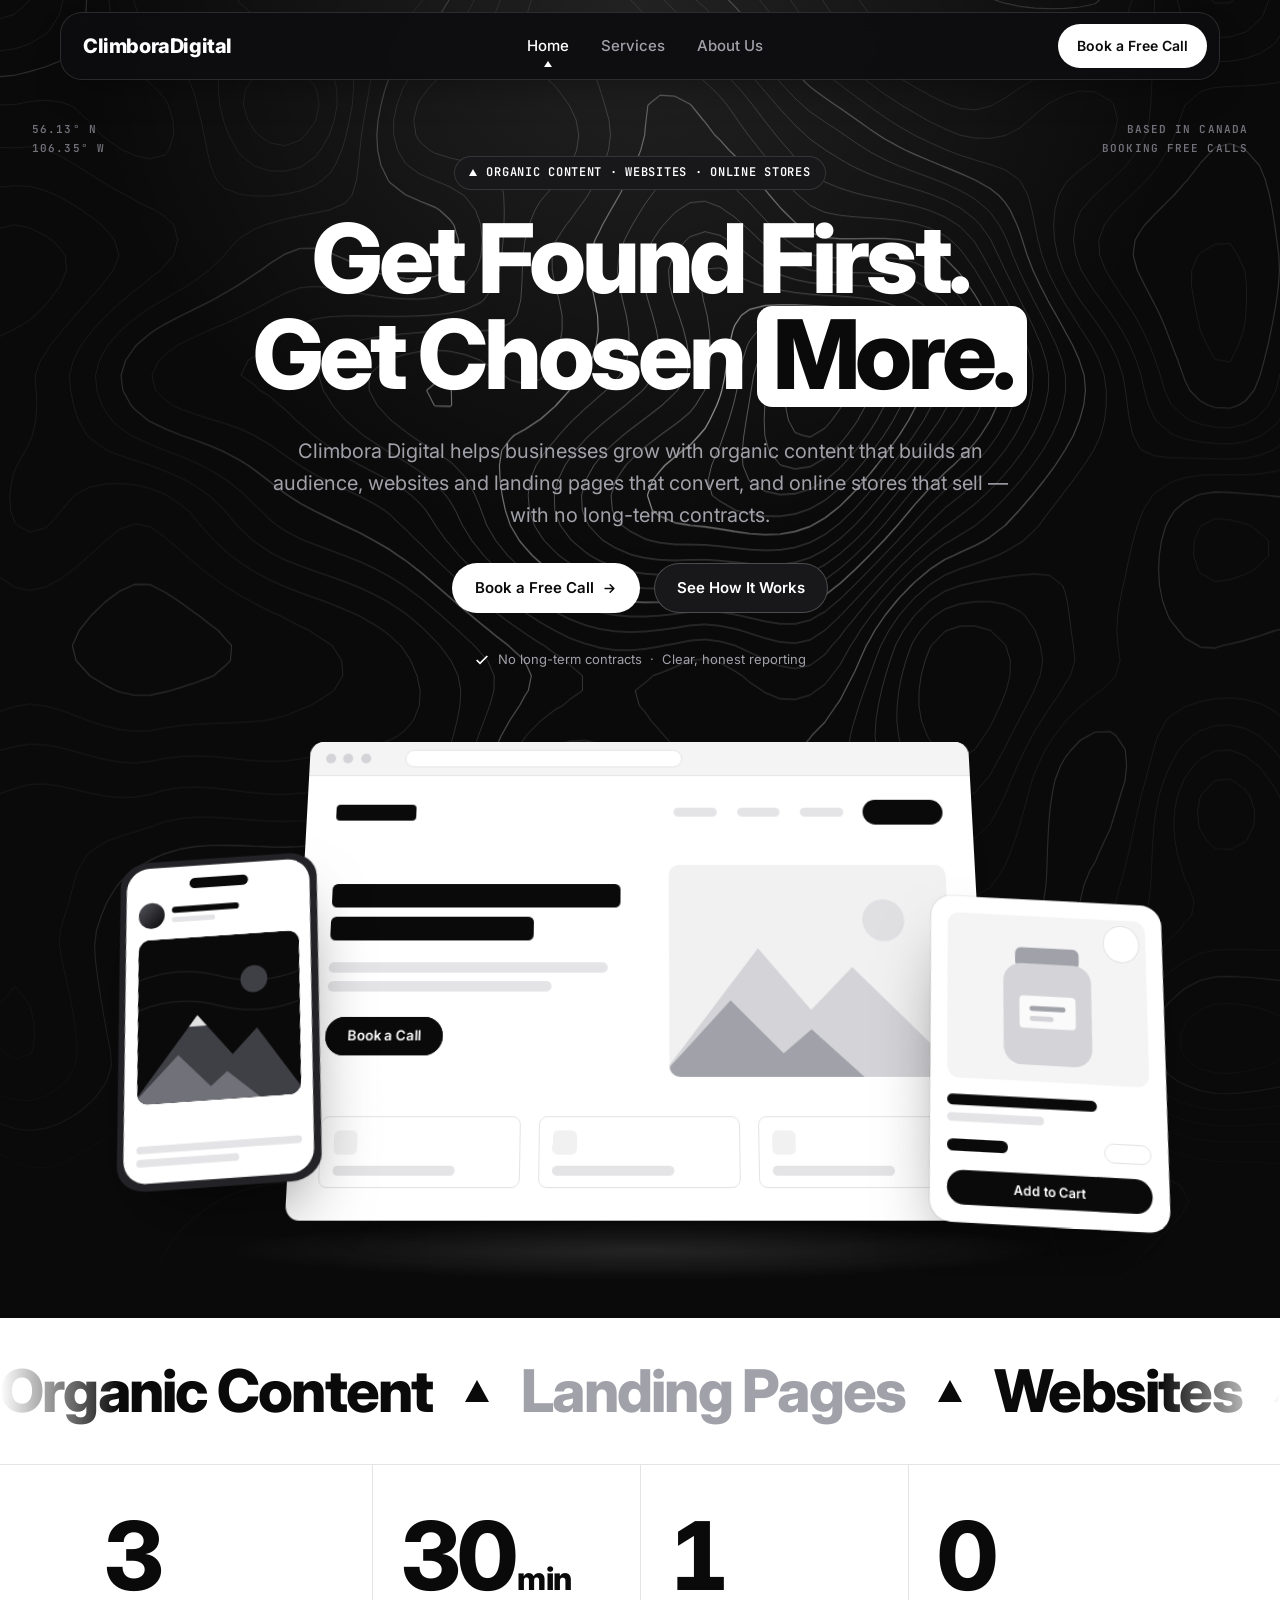
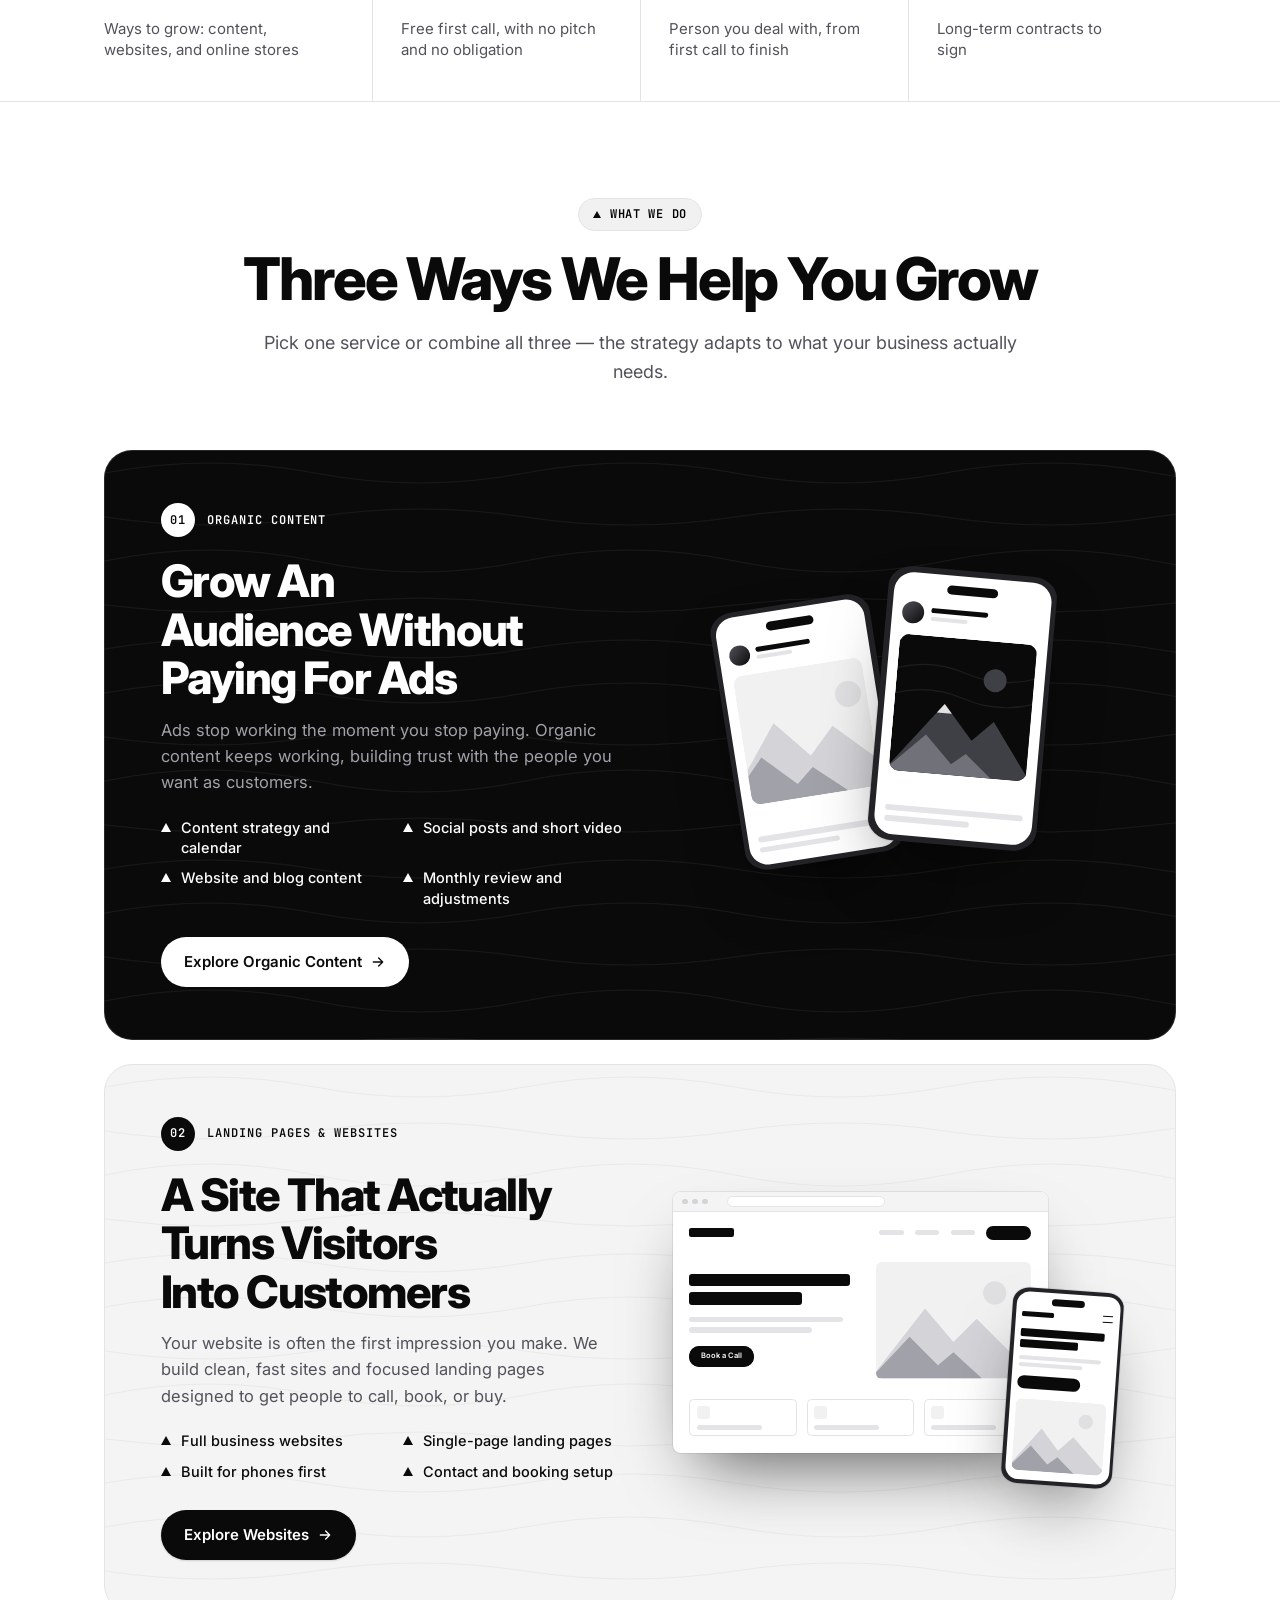
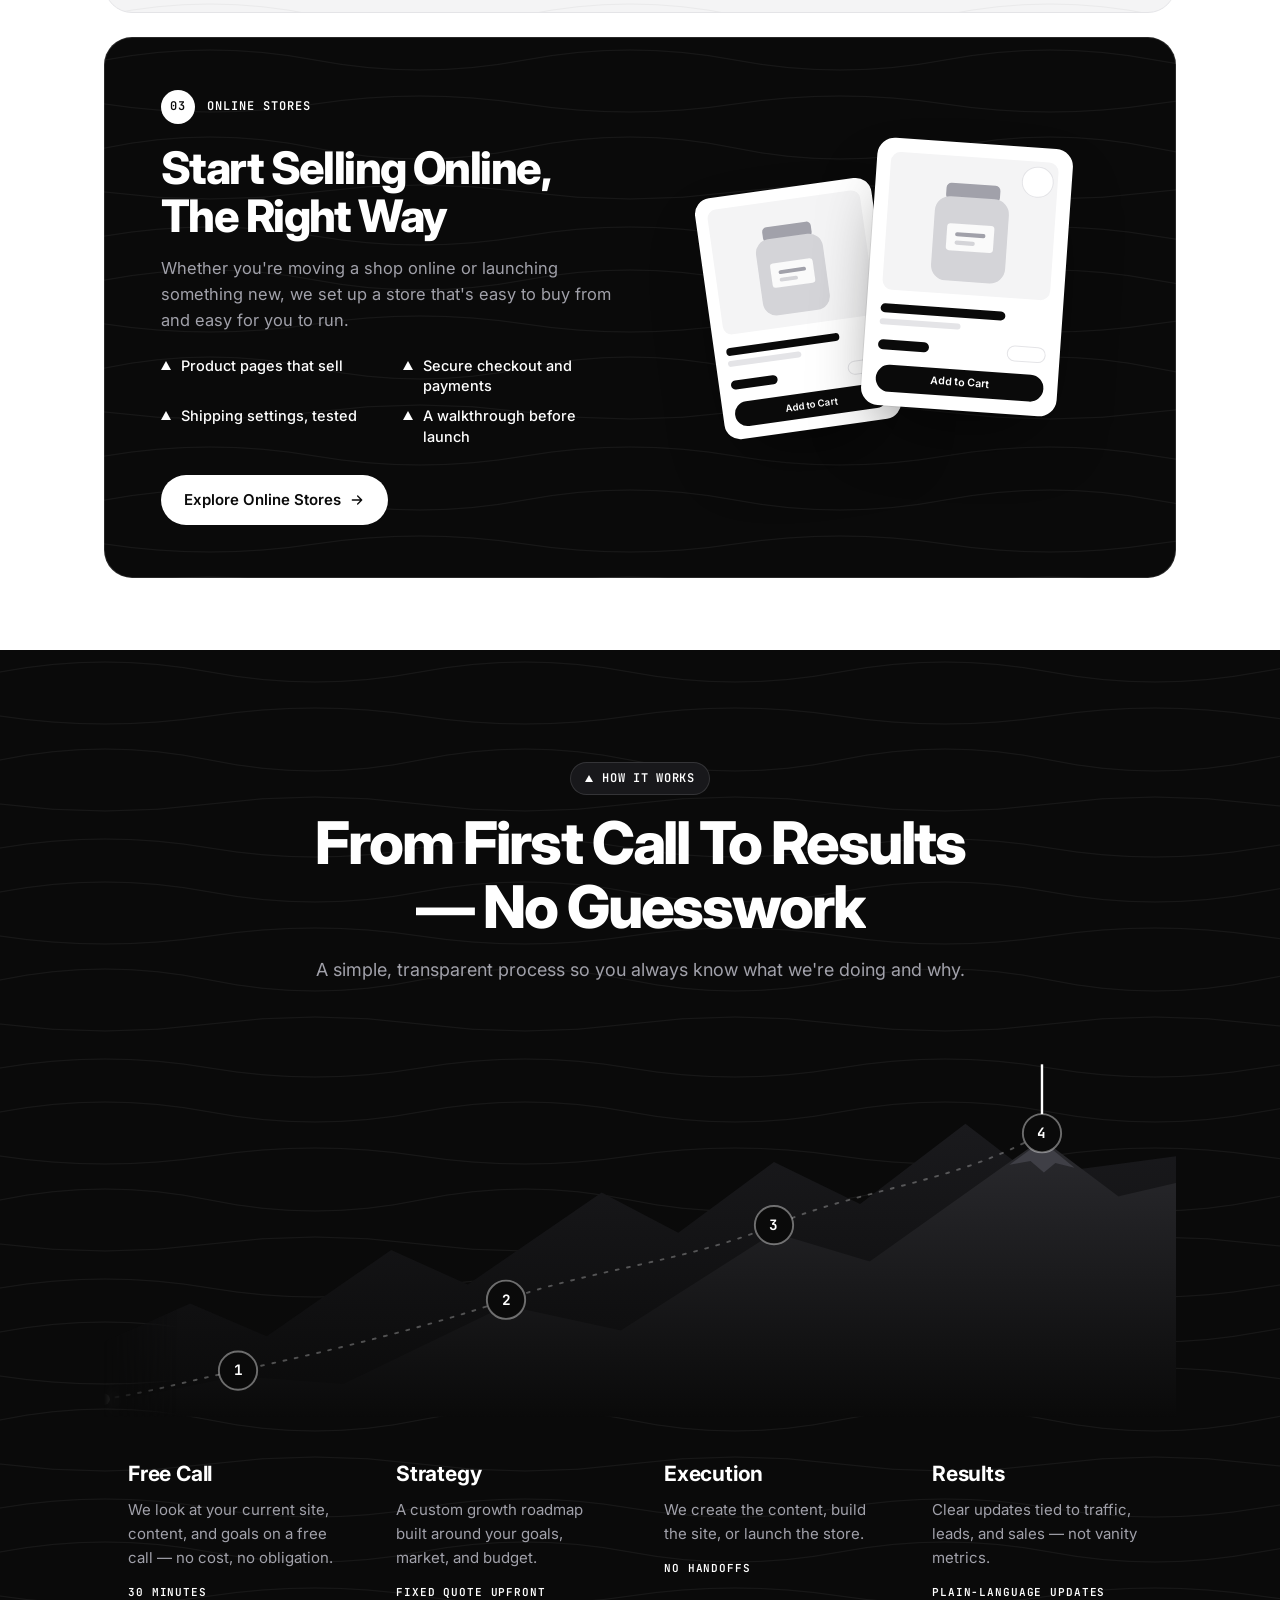
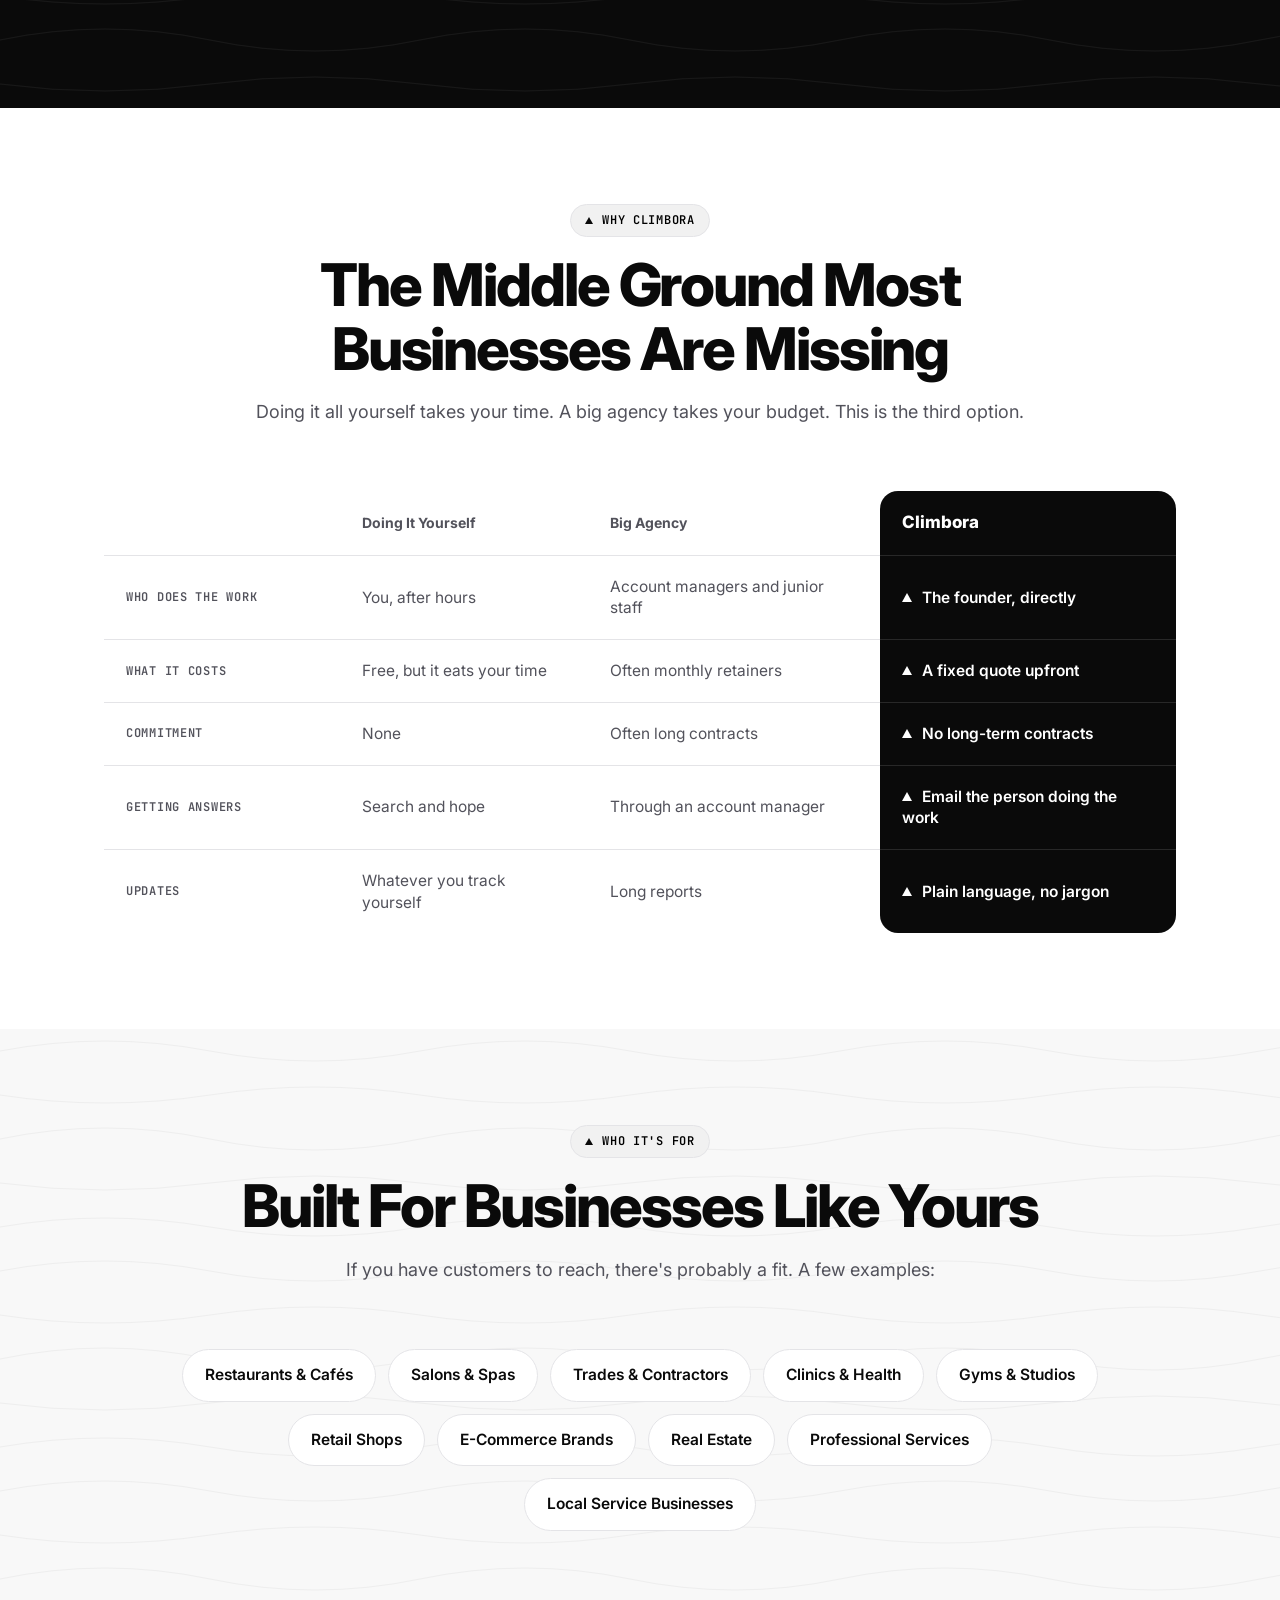
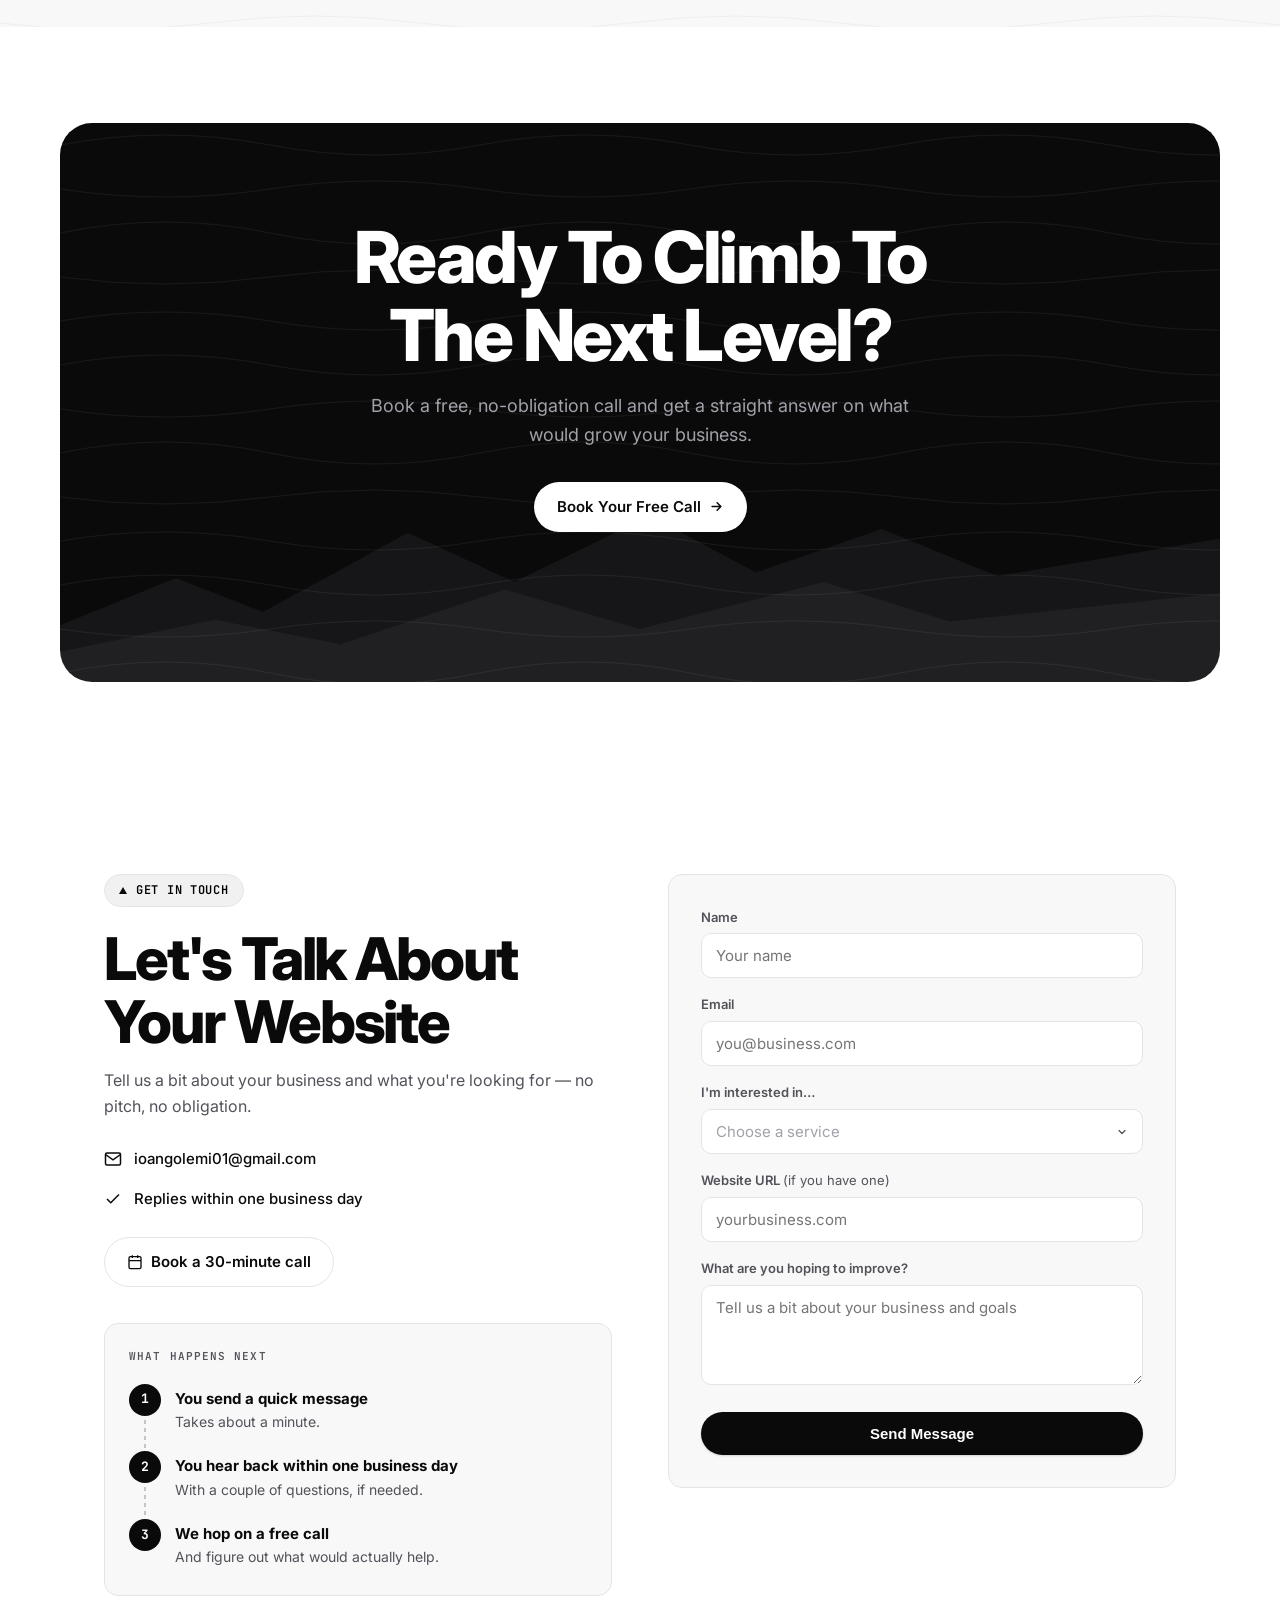
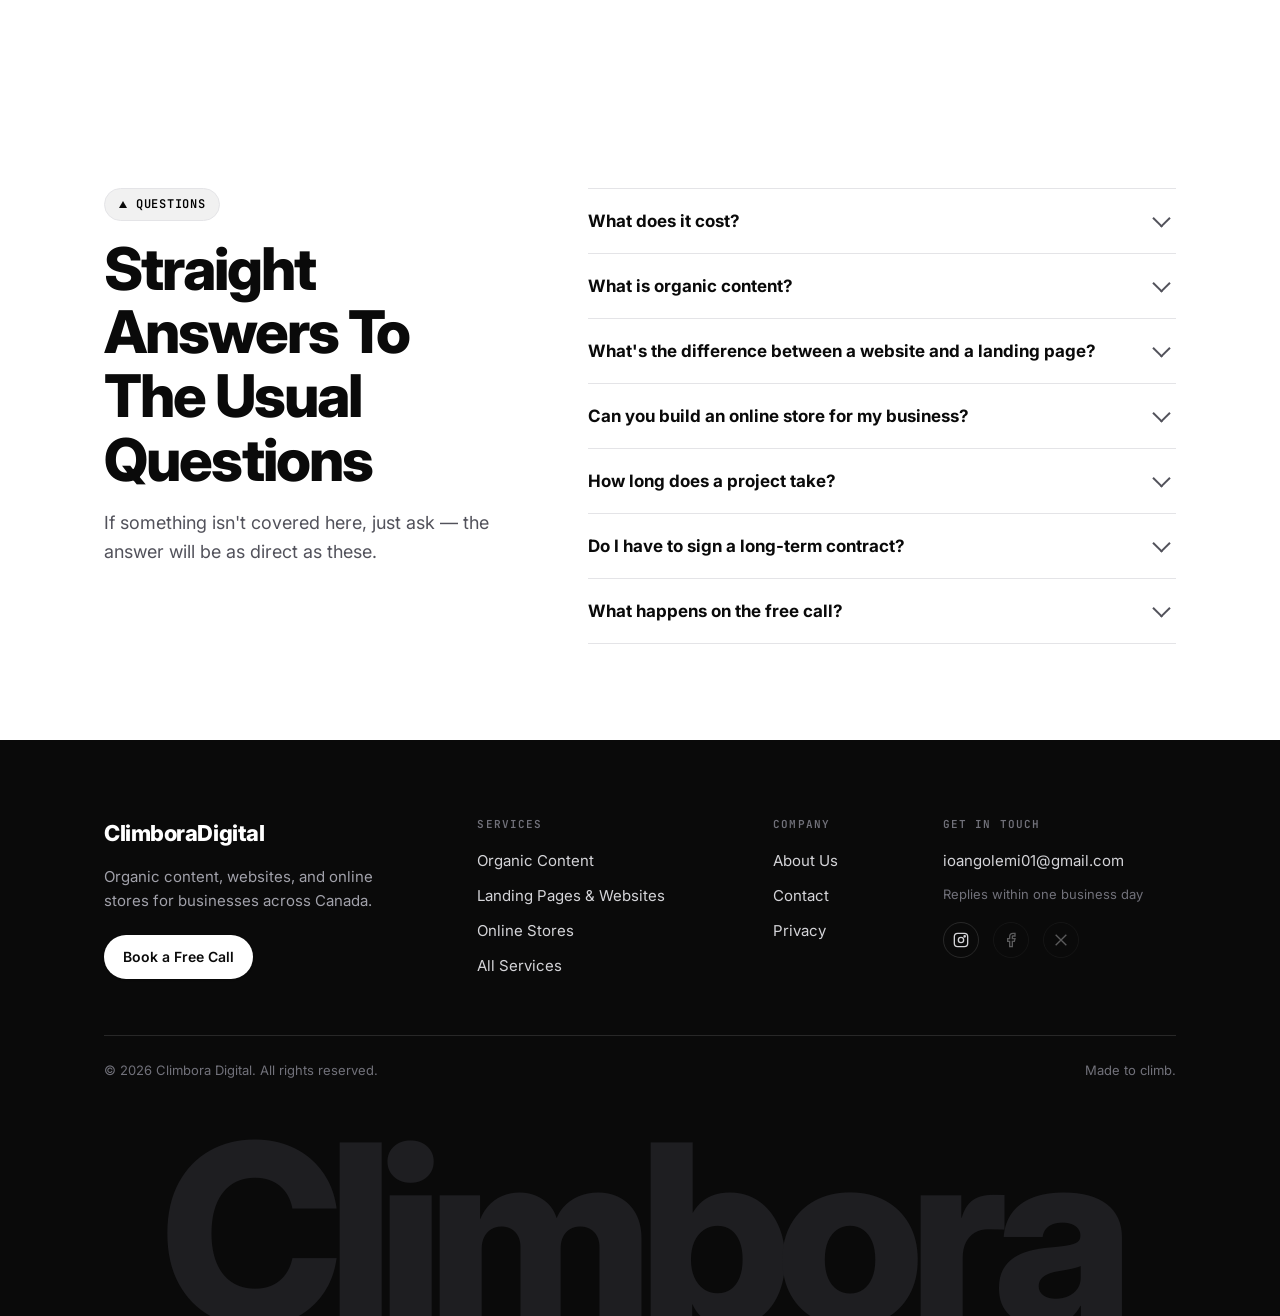
==== commit 96e54859: "Redesign: dark heroes, live topographic map, deeper content on every page - Move the design code dup" ====
--- a/index.html
+++ b/index.html
@@ -885,747 +885,9 @@
     .process-step:nth-child(4) { transform: none !important; }
     .faq-item.open .faq-a { max-height: 400px; }
   }
-
-  /* ===================================================================
-     Design layer v2 — motion, device mockups, and texture.
-     Anything hidden on load is gated on .js-ready or on classes only the
-     design script adds, so the page stays fully visible without JS.
-     =================================================================== */
-
-  /* ---------- Living backgrounds ---------- */
-  .hero, .page-hero {
-    position: relative;
-    overflow: hidden;
-    isolation: isolate;
-    background-image: radial-gradient(700px circle at 50% -10%, var(--accent-soft), transparent 60%);
-    background-repeat: no-repeat;
-  }
-  .hero::before, .page-hero::before {
-    content: "";
-    position: absolute;
-    top: 0;
-    bottom: 0;
-    left: 0;
-    width: calc(100% + 420px); /* one spare tile, so sliding 420px loops seamlessly */
-    background: var(--contour);
-    z-index: -1;
-    pointer-events: none;
-    -webkit-mask-image: linear-gradient(180deg, #000 45%, transparent 100%);
-            mask-image: linear-gradient(180deg, #000 45%, transparent 100%);
-    animation: contour-drift 55s linear infinite;
-  }
-  .cta-band::before {
-    inset: 0 auto 0 0;
-    width: calc(100% + 420px);
-    animation: contour-drift 70s linear infinite;
-  }
-  .cta-band::after {
-    content: "";
-    position: absolute;
-    inset: 0;
-    background: radial-gradient(420px circle at var(--mx, 50%) var(--my, 0%), rgba(255,255,255,0.09), transparent 60%);
-    opacity: 0;
-    transition: opacity 0.4s ease;
-    pointer-events: none;
-  }
-  .cta-band:hover::after { opacity: 1; }
-  @keyframes contour-drift { to { transform: translateX(-420px); } }
-
-  /* Decorative loops pause while off-screen (class toggled by the design script) */
-  .is-paused, .is-paused *, .is-paused::before, .is-paused::after,
-  .is-paused *::before, .is-paused *::after { animation-play-state: paused !important; }
-
-  /* ---------- Headings rise in word by word ---------- */
-  .split .w {
-    display: inline-block;
-    overflow: hidden;
-    vertical-align: top;
-    padding: 0.12em 0.04em;
-    margin: -0.12em -0.04em;
-  }
-  .split .w > span {
-    display: inline-block;
-    transform: translateY(115%);
-    transition: transform 0.9s cubic-bezier(0.16, 1, 0.3, 1);
-    transition-delay: calc(var(--i) * 55ms);
-  }
-  .split.in-view .w > span { transform: none; }
-  /* The black "More." chip wipes in after the words land */
-  .js-ready .hero h1.split .accent {
-    background: linear-gradient(var(--ink), var(--ink)) no-repeat 0 0 / 0% 100%;
-    transition: background-size 0.8s cubic-bezier(0.65, 0, 0.35, 1) 0.75s;
-  }
-  .js-ready .hero h1.split.in-view .accent { background-size: 100% 100%; }
-
-  /* ---------- Buttons ---------- */
-  .btn-primary[data-cta="book"]:not(.btn-sm)::after {
-    content: "";
-    width: 15px;
-    height: 15px;
-    flex-shrink: 0;
-    background: currentColor;
-    -webkit-mask: url("data:image/svg+xml,%3Csvg xmlns='http://www.w3.org/2000/svg' viewBox='0 0 24 24' fill='none' stroke='black' stroke-width='2.5' stroke-linecap='round' stroke-linejoin='round'%3E%3Cpath d='M5 12h14M13 6l6 6-6 6'/%3E%3C/svg%3E") center / contain no-repeat;
-            mask: url("data:image/svg+xml,%3Csvg xmlns='http://www.w3.org/2000/svg' viewBox='0 0 24 24' fill='none' stroke='black' stroke-width='2.5' stroke-linecap='round' stroke-linejoin='round'%3E%3Cpath d='M5 12h14M13 6l6 6-6 6'/%3E%3C/svg%3E") center / contain no-repeat;
-    transition: transform 0.35s cubic-bezier(0.16, 1, 0.3, 1);
-  }
-  .btn-primary[data-cta="book"]:not(.btn-sm):hover::after { transform: translateX(3px); }
-
-  /* ---------- Cards: spotlight, numbers, arrows ---------- */
-  .service-card, .why-card {
-    position: relative;
-    isolation: isolate;
-  }
-  .service-card::before, .why-card::before {
-    content: "";
-    position: absolute;
-    inset: 0;
-    z-index: -1;
-    border-radius: inherit;
-    background: radial-gradient(280px circle at var(--mx, 50%) var(--my, -20%), rgba(10,10,10,0.055), transparent 70%);
-    opacity: 0;
-    transition: opacity 0.35s ease;
-    pointer-events: none;
-  }
-  .service-card:hover::before, .why-card:hover::before { opacity: 1; }
-  .service-card {
-    transition: box-shadow 0.3s ease, transform 0.3s cubic-bezier(0.16, 1, 0.3, 1), border-color 0.3s ease, opacity 0.65s ease;
-  }
-  .service-card:hover { border-color: #D4D4D8; }
-  .service-icon { transition: background-color 0.3s ease, color 0.3s ease; }
-  .service-card:hover .service-icon { background: var(--ink); color: #fff; }
-  .card-num {
-    position: absolute;
-    top: 24px;
-    right: 24px;
-    font-family: var(--font-mono);
-    font-size: 12px;
-    font-weight: 600;
-    letter-spacing: 0.06em;
-    color: #A1A1AA;
-    transition: color 0.3s ease;
-  }
-  .service-card:hover .card-num { color: var(--ink); }
-  .card-more {
-    display: inline-flex;
-    align-items: center;
-    gap: 6px;
-    margin-top: 16px;
-    font-family: var(--font-mono);
-    font-size: 12px;
-    font-weight: 600;
-    text-transform: uppercase;
-    letter-spacing: 0.06em;
-    color: var(--ink);
-  }
-  .card-more .arrow { display: inline-block; transition: transform 0.35s cubic-bezier(0.16, 1, 0.3, 1); }
-  a.service-card:hover .card-more .arrow { transform: translateX(5px); }
-
-  .why-card {
-    padding: 28px 26px;
-    background: var(--bg);
-    border: 1px solid var(--line);
-    border-radius: var(--radius);
-    transition: border-color 0.3s ease, box-shadow 0.3s ease, transform 0.3s cubic-bezier(0.16, 1, 0.3, 1), opacity 0.65s ease;
-  }
-  .why-card:hover { border-color: #D4D4D8; box-shadow: 0 12px 32px rgba(15,23,42,0.08); }
-  .why-card h3 { flex-direction: column; align-items: flex-start; gap: 16px; }
-  .why-icon { width: 44px; height: 44px; transition: background-color 0.3s ease, color 0.3s ease; }
-  .why-card:hover .why-icon { background: var(--ink); color: #fff; }
-
-  /* ---------- Marquee ---------- */
-  .marquee {
-    position: relative;
-    overflow: hidden;
-    padding: 20px 0;
-    background: var(--ink);
-    color: #fff;
-  }
-  .marquee::before, .marquee::after {
-    content: "";
-    position: absolute;
-    top: 0;
-    bottom: 0;
-    width: 90px;
-    z-index: 1;
-    pointer-events: none;
-  }
-  .marquee::before { left: 0; background: linear-gradient(90deg, var(--ink), transparent); }
-  .marquee::after { right: 0; background: linear-gradient(-90deg, var(--ink), transparent); }
-  .marquee-track { display: flex; width: max-content; animation: marquee 42s linear infinite; }
-  .marquee:hover .marquee-track { animation-play-state: paused; }
-  .marquee-group { display: flex; flex-shrink: 0; }
-  .marquee-item {
-    display: inline-flex;
-    align-items: center;
-    gap: 36px;
-    padding-right: 36px;
-    font-family: var(--font-mono);
-    font-size: 13px;
-    font-weight: 600;
-    letter-spacing: 0.14em;
-    text-transform: uppercase;
-    white-space: nowrap;
-  }
-  .marquee-item::after {
-    content: "";
-    border-left: 5px solid transparent;
-    border-right: 5px solid transparent;
-    border-bottom: 9px solid rgba(255,255,255,0.45);
-  }
-  @keyframes marquee { to { transform: translateX(-50%); } }
-
-  /* ---------- Process: a path that climbs ---------- */
-  @media (min-width: 901px) {
-    .js-ready .process-step:nth-child(2) { translate: 0 -14px; }
-    .js-ready .process-step:nth-child(3) { translate: 0 -28px; }
-    .js-ready .process-step:nth-child(4) { translate: 0 -42px; }
-    .process-step:not(:last-child)::after {
-      left: 74px;
-      right: -10px;
-      width: auto;
-      top: 21px;
-      transform: rotate(-4deg);
-      background-image: repeating-linear-gradient(90deg, #A1A1AA 0 6px, transparent 6px 12px);
-    }
-    .js-ready .process-step:nth-child(1) .process-num { transition-delay: 0.1s; }
-    .js-ready .process-step:nth-child(1)::after { transition-delay: 0.3s; }
-    .js-ready .process-step:nth-child(2) .process-num { transition-delay: 0.7s; }
-    .js-ready .process-step:nth-child(2)::after { transition-delay: 0.85s; }
-    .js-ready .process-step:nth-child(3) .process-num { transition-delay: 1.25s; }
-    .js-ready .process-step:nth-child(3)::after { transition-delay: 1.4s; }
-    .js-ready .process-step:nth-child(4) .process-num { transition-delay: 1.8s; }
-  }
-  .js-ready .process-step:not(:last-child)::after {
-    scale: 0 1;
-    transition: scale 0.5s cubic-bezier(0.65, 0, 0.35, 1) 0.2s;
-  }
-  .js-ready .process-step.in-view:not(:last-child)::after { scale: 1 1; }
-  .js-ready .process-num {
-    background: var(--bg);
-    color: var(--ink);
-    box-shadow: inset 0 0 0 2px var(--ink);
-    transition: background-color 0.45s ease 0.2s, color 0.45s ease 0.2s;
-  }
-  .js-ready .process-step.in-view .process-num { background: var(--ink); color: #fff; }
-
-  /* ---------- Contact: what happens next ---------- */
-  .next-card {
-    margin-top: 36px;
-    padding: 24px 24px 26px;
-    background: var(--bg-alt);
-    border: 1px solid var(--line);
-    border-radius: var(--radius);
-  }
-  .next-title {
-    margin-bottom: 18px;
-    font-family: var(--font-mono);
-    font-size: 11px;
-    font-weight: 600;
-    letter-spacing: 0.1em;
-    text-transform: uppercase;
-    color: var(--ink-soft);
-  }
-  .next-steps { list-style: none; display: grid; gap: 18px; }
-  .next-steps li {
-    position: relative;
-    display: grid;
-    grid-template-columns: 32px 1fr;
-    gap: 14px;
-    align-items: start;
-  }
-  .next-steps li:not(:last-child)::before {
-    content: "";
-    position: absolute;
-    left: 15px;
-    top: 36px;
-    bottom: -16px;
-    width: 2px;
-    background-image: repeating-linear-gradient(180deg, #C4C4C8 0 4px, transparent 4px 8px);
-  }
-  .ns-num {
-    width: 32px;
-    height: 32px;
-    border-radius: 50%;
-    background: var(--ink);
-    color: #fff;
-    font-family: var(--font-mono);
-    font-size: 13px;
-    font-weight: 700;
-    display: grid;
-    place-items: center;
-  }
-  .next-steps strong { display: block; padding-top: 5px; font-size: 15px; font-weight: 700; line-height: 1.35; }
-  .ns-sub { display: block; margin-top: 2px; font-size: 14px; color: var(--ink-soft); }
-
-  /* ---------- Footer wordmark ---------- */
-  .footer-wordmark {
-    overflow: hidden;
-    margin: 40px 0 -32px;
-    font-size: clamp(64px, 17.5vw, 230px);
-    font-weight: 800;
-    line-height: 1;
-    letter-spacing: -0.06em;
-    text-align: center;
-    white-space: nowrap;
-    color: #ECECEE;
-    user-select: none;
-    -webkit-user-select: none;
-  }
-  .footer-wordmark span {
-    display: inline-block;
-    transition: transform 1.1s cubic-bezier(0.16, 1, 0.3, 1), color 0.4s ease;
-    transition-delay: calc(var(--i, 0) * 45ms), 0s;
-  }
-  .js-ready .footer-wordmark:not(.in-view) span { transform: translateY(75%); }
-  .footer-wordmark span:hover { color: var(--ink); }
-
-  /* ---------- Device mockups (decorative, aria-hidden) ----------
-     Each .mock is its own size container, so everything inside it is drawn
-     in cqw (percent of that mock's width) and scales cleanly anywhere. */
-  .hero-stage {
-    position: relative;
-    container: hero-stage / inline-size;
-    max-width: 1000px;
-    margin: 64px auto 0;
-  }
-  .stage-sizer { padding-top: 46%; }
-  .hero-stage::after {
-    content: "";
-    position: absolute;
-    left: 12%;
-    right: 12%;
-    bottom: -2cqw;
-    height: 5cqw;
-    background: radial-gradient(closest-side, rgba(10,10,10,0.1), transparent);
-    z-index: 0;
-  }
-  .mini-stage {
-    position: relative;
-    container-type: inline-size;
-    width: 100%;
-    max-width: 520px;
-    aspect-ratio: 1 / 0.82;
-    margin: 0 auto;
-  }
-  .mock {
-    position: absolute;
-    container-type: inline-size;
-    background: #fff;
-    box-shadow: 0 0 0 1px rgba(10,10,10,0.07), 0 30px 60px -24px rgba(10,10,10,0.3);
-  }
-  .mock svg.fill { display: block; width: 100%; height: 100%; }
-
-  .mock-browser { z-index: 1; overflow: hidden; border-radius: 2% / 3%; }
-  .mock-bar {
-    display: flex;
-    align-items: center;
-    gap: 1.2cqw;
-    height: 5.4cqw;
-    padding: 0 2.4cqw;
-    background: #F4F4F5;
-    border-bottom: 1px solid var(--line);
-  }
-  .mock-bar i { width: 1.5cqw; height: 1.5cqw; border-radius: 50%; background: #D4D4D8; }
-  .mock-url { width: 42cqw; height: 2.8cqw; margin-left: 4cqw; border-radius: 99px; background: #fff; border: 1px solid var(--line); }
-  .mock-page { padding: 3.6cqw 4.4cqw 4.4cqw; }
-  .mp-nav { display: flex; align-items: center; gap: 3cqw; }
-  .mp-nav b { width: 12cqw; height: 2.4cqw; margin-right: auto; border-radius: 0.6cqw; background: var(--ink); }
-  .mp-nav span { width: 6.5cqw; height: 1.3cqw; border-radius: 99px; background: #E4E4E7; }
-  .mp-nav em { width: 12cqw; height: 3.8cqw; border-radius: 99px; background: var(--ink); }
-  .mp-hero { display: grid; grid-template-columns: 1.1fr 1fr; gap: 4.4cqw; align-items: center; margin-top: 6cqw; }
-  .mp-text span { display: block; border-radius: 0.8cqw; }
-  .mp-text .l1, .mp-text .l2 { height: 3.4cqw; background: var(--ink); }
-  .mp-text .l1 { width: 94%; }
-  .mp-text .l2 { width: 66%; margin-top: 1.5cqw; }
-  .mp-text .l3, .mp-text .l4 { height: 1.5cqw; background: #E4E4E7; }
-  .mp-text .l3 { width: 90%; margin-top: 3.2cqw; }
-  .mp-text .l4 { width: 72%; margin-top: 1.3cqw; }
-  .mp-btn {
-    position: relative;
-    display: inline-flex;
-    margin-top: 3.6cqw;
-    padding: 1.6cqw 3.2cqw;
-    border-radius: 99px;
-    background: var(--ink);
-    color: #fff;
-    font-size: 2cqw;
-    font-weight: 600;
-    line-height: 1.2;
-    white-space: nowrap;
-  }
-  .mp-btn::after {
-    content: "";
-    position: absolute;
-    inset: 0;
-    border: 2px solid var(--ink);
-    border-radius: inherit;
-    animation: ping 2.8s cubic-bezier(0.16, 1, 0.3, 1) infinite;
-  }
-  @keyframes ping {
-    0% { transform: scale(1); opacity: 0.45; }
-    75%, 100% { transform: scale(1.25, 1.7); opacity: 0; }
-  }
-  .mp-img { aspect-ratio: 4 / 3; overflow: hidden; border-radius: 1.6cqw; }
-  .mp-cards { display: grid; grid-template-columns: repeat(3, 1fr); gap: 2.6cqw; margin-top: 5.4cqw; }
-  .mp-cards div { height: 10cqw; padding: 1.8cqw; border: 1px solid var(--line); border-radius: 1.2cqw; }
-  .mp-cards div::before { content: ""; display: block; width: 3.4cqw; height: 3.4cqw; border-radius: 0.8cqw; background: #F1F1F1; }
-  .mp-cards div::after { content: ""; display: block; width: 70%; height: 1.3cqw; margin-top: 1.6cqw; border-radius: 99px; background: #E4E4E7; }
-
-  .mock-phone { z-index: 2; background: var(--ink); border-radius: 15% / 7.5%; }
-  .mock-phone .screen {
-    position: relative;
-    overflow: hidden;
-    margin: 3.4cqw;
-    padding: 6cqw 6cqw 8cqw;
-    border-radius: 11.5cqw;
-    background: #fff;
-  }
-  .phone-notch { width: 30cqw; height: 5.5cqw; margin: 0 auto 6cqw; border-radius: 99px; background: var(--ink); }
-  .post-head { display: flex; align-items: center; gap: 4cqw; }
-  .post-head i { flex-shrink: 0; width: 13cqw; height: 13cqw; border-radius: 50%; background: linear-gradient(135deg, #52525B, #0A0A0A); }
-  .post-head span { display: block; width: 34cqw; height: 3.4cqw; border-radius: 99px; background: var(--ink); }
-  .post-head span + span { width: 22cqw; height: 2.6cqw; margin-top: 2cqw; background: #E4E4E7; }
-  .post-img { aspect-ratio: 1; margin-top: 6cqw; overflow: hidden; border-radius: 6cqw; }
-  .post-actions { display: flex; gap: 6cqw; margin-top: 6cqw; }
-  .post-actions svg { width: 10cqw; height: 10cqw; }
-  .post-actions .heart { animation: heart 4.5s ease-in-out infinite; }
-  @keyframes heart {
-    0%, 20% { fill: transparent; transform: scale(1); }
-    26% { fill: var(--ink); transform: scale(1.3); }
-    32%, 80% { fill: var(--ink); transform: scale(1); }
-    86%, 100% { fill: transparent; transform: scale(1); }
-  }
-  .post-lines span { display: block; height: 3.4cqw; margin-top: 4cqw; border-radius: 99px; background: #E4E4E7; }
-  .post-lines span + span { width: 62%; margin-top: 3cqw; }
-  .ps-nav { display: flex; justify-content: space-between; align-items: center; }
-  .ps-nav b { width: 28cqw; height: 5cqw; border-radius: 1.4cqw; background: var(--ink); }
-  .ps-nav i { width: 9cqw; height: 6cqw; border-top: 1.4cqw solid var(--ink); border-bottom: 1.4cqw solid var(--ink); }
-  .ps-l { display: block; border-radius: 1.4cqw; }
-  .ps-l.ink { height: 7cqw; background: var(--ink); }
-  .ps-l.gray { height: 3.4cqw; border-radius: 99px; background: #E4E4E7; }
-  .ps-1 { width: 92%; margin-top: 10cqw; }
-  .ps-2 { width: 64%; margin-top: 3cqw; }
-  .ps-3 { width: 90%; margin-top: 7cqw; }
-  .ps-4 { width: 70%; margin-top: 3cqw; }
-  .ps-btn { width: 56cqw; height: 12cqw; margin-top: 8cqw; border-radius: 99px; background: var(--ink); }
-  .ps-img { aspect-ratio: 1 / 0.8; margin-top: 9cqw; overflow: hidden; border-radius: 6cqw; }
-
-  .mock-store { z-index: 2; border-radius: 9% / 6.5%; }
-  .mock-store .screen { position: relative; padding: 7cqw; }
-  .store-img { aspect-ratio: 1 / 0.82; overflow: hidden; border-radius: 5cqw; background: #F4F4F5; }
-  .store-title { width: 74%; height: 4.6cqw; margin-top: 7cqw; border-radius: 99px; background: var(--ink); }
-  .store-sub { width: 48%; height: 3.4cqw; margin-top: 3cqw; border-radius: 99px; background: #E4E4E7; }
-  .store-row { display: flex; justify-content: space-between; align-items: center; margin-top: 6cqw; }
-  .store-price { width: 26cqw; height: 5cqw; border-radius: 99px; background: var(--ink); }
-  .store-qty { width: 20cqw; height: 8cqw; border-radius: 99px; border: 1px solid var(--line); }
-  .store-btn {
-    display: flex;
-    align-items: center;
-    justify-content: center;
-    height: 14cqw;
-    margin-top: 6cqw;
-    border-radius: 99px;
-    background: var(--ink);
-    color: #fff;
-    font-size: 5.4cqw;
-    font-weight: 600;
-    animation: press 6s ease-in-out infinite;
-  }
-  @keyframes press { 0%, 40%, 50%, 100% { transform: scale(1); } 45% { transform: scale(0.93); } }
-  .store-cart {
-    position: absolute;
-    top: 10cqw;
-    right: 10cqw;
-    display: grid;
-    place-items: center;
-    width: 15cqw;
-    height: 15cqw;
-    border-radius: 50%;
-    background: #fff;
-    box-shadow: 0 0 0 1px var(--line);
-  }
-  .store-cart svg { width: 8cqw; height: 8cqw; }
-  .store-cart b {
-    position: absolute;
-    top: -2cqw;
-    right: -2cqw;
-    display: grid;
-    place-items: center;
-    width: 7cqw;
-    height: 7cqw;
-    border-radius: 50%;
-    background: var(--ink);
-    color: #fff;
-    font-size: 4.2cqw;
-    font-weight: 700;
-    transform: scale(0);
-    animation: badge 6s ease-in-out infinite;
-  }
-  @keyframes badge {
-    0%, 46% { transform: scale(0); }
-    52% { transform: scale(1.25); }
-    56%, 92% { transform: scale(1); }
-    97%, 100% { transform: scale(0); }
-  }
-  .mock.back { z-index: 1; }
-  .mock.back .heart, .mock.back .store-btn { animation: none; }
-
-  .mock-toast {
-    position: absolute;
-    z-index: 3;
-    display: inline-flex;
-    align-items: center;
-    gap: 0.6em;
-    padding: 0.55em 1.1em 0.55em 0.55em;
-    border-radius: 99px;
-    background: #fff;
-    color: var(--ink);
-    font-size: clamp(10px, 1.3cqw, 14px);
-    font-weight: 600;
-    line-height: 1;
-    white-space: nowrap;
-    box-shadow: 0 0 0 1px rgba(10,10,10,0.07), 0 16px 32px -12px rgba(10,10,10,0.32);
-    opacity: 0;
-    animation: toast 9s cubic-bezier(0.16, 1, 0.3, 1) infinite;
-  }
-  .mock-toast .ti { display: grid; place-items: center; flex-shrink: 0; width: 2em; height: 2em; border-radius: 50%; background: var(--ink); color: #fff; }
-  .mock-toast svg { width: 1.05em; height: 1.05em; }
-  .mock-toast.t2 { animation-delay: 3s; }
-  .mock-toast.t3 { animation-delay: 6s; }
-  .mini-stage .mock-toast { font-size: clamp(11px, 2.7cqw, 14px); animation-duration: 8s; }
-  .mini-stage .mock-toast.t2 { animation-delay: 4s; }
-  @keyframes toast {
-    0% { opacity: 0; transform: translateY(10px) scale(0.94); }
-    5%, 30% { opacity: 1; transform: none; }
-    36%, 100% { opacity: 0; transform: translateY(-6px) scale(0.98); }
-  }
-
-  /* Entrance, then a slow float */
-  .js-ready .hero-stage .mock, .js-ready .mini-stage .mock {
-    opacity: 0;
-    translate: 0 5cqw;
-    transition: opacity 0.8s ease, translate 1.1s cubic-bezier(0.16, 1, 0.3, 1);
-  }
-  .js-ready .hero-stage.in-view .mock, .js-ready .mini-stage.in-view .mock { opacity: 1; translate: none; }
-  .hero-stage.in-view .mock, .mini-stage.in-view .mock { animation: float 7s ease-in-out infinite; }
-  .mock.d1 { transition-delay: 0.1s; }
-  .mock.d2 { transition-delay: 0.25s; animation-delay: -2.3s; }
-  .mock.d3 { transition-delay: 0.4s; animation-delay: -4.6s; }
-  @keyframes float { 0%, 100% { transform: translateY(0); } 50% { transform: translateY(-1.4cqw); } }
-
-  /* Home hero composition */
-  .hero-stage .mock-browser { left: 19cqw; top: 0; width: 62cqw; }
-  .hero-stage .mock-phone { left: 3cqw; top: 11cqw; width: 18cqw; rotate: -4deg; }
-  .hero-stage .mock-store { right: 3cqw; top: 15cqw; width: 21cqw; rotate: 3deg; }
-  .hero-stage .t1 { left: 0; top: 4cqw; }
-  .hero-stage .t2 { left: 34cqw; bottom: 0; }
-  .hero-stage .t3 { right: 0; top: 8cqw; }
-  @container hero-stage (max-width: 600px) {
-    .stage-sizer { padding-top: 98%; }
-    .hero-stage .mock-browser { left: 0; width: 88cqw; }
-    .hero-stage .mock-phone { left: auto; right: 0; top: 34cqw; width: 31cqw; }
-    .hero-stage .mock-store { left: 5cqw; right: auto; top: 47cqw; width: 34cqw; }
-    .hero-stage .t1 { left: auto; right: 6cqw; top: 24cqw; }
-    .hero-stage .t2 { display: none; }
-    .hero-stage .t3 { left: 2cqw; right: auto; top: auto; bottom: 0; }
-  }
-
-  /* Offer page compositions */
-  .mini-stage--content .mock-phone.back { left: 12cqw; top: 9cqw; width: 36cqw; rotate: -9deg; }
-  .mini-stage--content .mock-phone.front { left: 46cqw; top: 2cqw; width: 38cqw; rotate: 5deg; }
-  .mini-stage--content .t1 { left: 0; top: 60cqw; }
-  .mini-stage--content .t2 { right: 0; top: 12cqw; }
-  .mini-stage--websites .mock-browser { left: 0; top: 8cqw; width: 84cqw; }
-  .mini-stage--websites .mock-phone { right: 0; top: 30cqw; width: 25cqw; rotate: 4deg; }
-  .mini-stage--websites .t1 { left: 4cqw; top: 70cqw; }
-  .mini-stage--websites .t2 { right: 8cqw; top: 0; }
-  .mini-stage--stores .mock-store.back { left: 8cqw; top: 14cqw; width: 40cqw; rotate: -8deg; }
-  .mini-stage--stores .mock-store.front { left: 44cqw; top: 4cqw; width: 44cqw; rotate: 4deg; }
-  .mini-stage--stores .t1 { left: 0; top: 68cqw; }
-  .mini-stage--stores .t2 { right: 0; top: 0; }
-
-  /* ---------- Services overview: cards with previews ---------- */
-  .offer-card { display: flex; flex-direction: column; padding: 0; overflow: hidden; }
-  .offer-visual {
-    position: relative;
-    container-type: inline-size;
-    height: 230px;
-    overflow: hidden;
-    background: var(--bg-alt) var(--contour-light);
-    border-bottom: 1px solid var(--line);
-  }
-  .offer-visual .mock { top: 36px; transition: translate 0.6s cubic-bezier(0.16, 1, 0.3, 1); }
-  a.offer-card:hover .offer-visual .mock { translate: 0 -10px; }
-  .offer-visual--content .mock-phone { left: calc(50% - min(19cqw, 70px)); width: min(38cqw, 140px); rotate: -4deg; }
-  .offer-visual--websites .mock-browser { left: calc(50% - min(43cqw, 170px)); width: min(86cqw, 340px); }
-  .offer-visual--stores .mock-store { left: calc(50% - min(22cqw, 80px)); width: min(44cqw, 160px); rotate: 3deg; }
-  .offer-body { position: relative; flex: 1; padding: 26px 24px 28px; }
-
-  .fit-picker { max-width: 920px; margin: 0 auto; border-top: 1px solid var(--line); }
-  .fit-row {
-    position: relative;
-    isolation: isolate;
-    overflow: hidden;
-    display: grid;
-    grid-template-columns: 1fr auto 290px;
-    gap: 28px;
-    align-items: center;
-    padding: 28px 24px;
-    border-bottom: 1px solid var(--line);
-    transition: color 0.35s ease, opacity 0.65s ease, transform 0.65s ease;
-  }
-  .fit-row::after {
-    content: "";
-    position: absolute;
-    inset: 0;
-    z-index: -1;
-    background: var(--ink);
-    transform: scaleY(0);
-    transform-origin: bottom;
-    transition: transform 0.45s cubic-bezier(0.65, 0, 0.35, 1);
-  }
-  .fit-row:hover, .fit-row:focus-visible { color: #fff; }
-  .fit-row:hover::after, .fit-row:focus-visible::after { transform: scaleY(1); }
-  .fit-if { font-size: 18px; font-weight: 500; line-height: 1.45; }
-  .fit-if small {
-    display: block;
-    margin-bottom: 6px;
-    font-family: var(--font-mono);
-    font-size: 11px;
-    font-weight: 600;
-    letter-spacing: 0.1em;
-    text-transform: uppercase;
-    color: #A1A1AA;
-  }
-  .fit-arrow {
-    display: grid;
-    place-items: center;
-    width: 44px;
-    height: 44px;
-    border-radius: 50%;
-    border: 1px solid var(--line);
-    transition: border-color 0.35s ease, transform 0.45s cubic-bezier(0.16, 1, 0.3, 1);
-  }
-  .fit-row:hover .fit-arrow { border-color: rgba(255,255,255,0.35); transform: translateX(6px); }
-  .fit-then { font-size: 20px; font-weight: 800; letter-spacing: -0.01em; text-align: right; }
-
-  /* ---------- Offer pages ---------- */
-  .offer-hero {
-    padding: 72px 0 88px;
-    text-align: left;
-    background-image: radial-gradient(700px circle at 80% 0%, var(--accent-soft), transparent 60%);
-  }
-  .offer-hero .offer-hero-grid {
-    display: grid;
-    grid-template-columns: 1fr 1fr;
-    gap: 56px;
-    align-items: center;
-    max-width: var(--max);
-  }
-  .offer-hero h1 { font-size: clamp(34px, 4.2vw, 50px); }
-  .offer-hero p { max-width: 46ch; }
-  .check-list.fit-grid { max-width: 920px; grid-template-columns: repeat(2, 1fr); gap: 16px; }
-  .fit-grid li {
-    padding: 22px 24px;
-    background: var(--bg);
-    border: 1px solid var(--line);
-    border-radius: var(--radius);
-    color: var(--ink);
-    font-size: 15.5px;
-    line-height: 1.55;
-    transition: border-color 0.3s ease, box-shadow 0.3s ease, transform 0.4s cubic-bezier(0.16, 1, 0.3, 1), opacity 0.65s ease;
-  }
-  .fit-grid li:hover { border-color: #D4D4D8; box-shadow: 0 14px 30px -16px rgba(10,10,10,0.2); }
-  .fit-grid li svg { width: 28px; height: 28px; margin-top: -2px; padding: 7px; border-radius: 50%; background: var(--ink); color: #fff; }
-
-  /* ---------- About: rotating founder badge ---------- */
-  .founder-photo-wrap { position: relative; width: max-content; }
-  .founder-badge {
-    position: absolute;
-    right: -44px;
-    bottom: -36px;
-    display: grid;
-    place-items: center;
-    width: 118px;
-    height: 118px;
-    border-radius: 50%;
-    background: var(--bg);
-    box-shadow: 0 0 0 1px var(--line), 0 16px 34px -14px rgba(10,10,10,0.3);
-  }
-  .founder-badge .ring { position: absolute; inset: 7px; animation: spin 22s linear infinite; }
-  .founder-badge .ring svg { display: block; width: 100%; height: 100%; }
-  .founder-badge .core {
-    display: grid;
-    place-items: center;
-    width: 38px;
-    height: 38px;
-    border-radius: 50%;
-    background: var(--ink);
-  }
-  .founder-badge .core::before {
-    content: "";
-    margin-top: -2px;
-    border-left: 7px solid transparent;
-    border-right: 7px solid transparent;
-    border-bottom: 12px solid #fff;
-  }
-  @keyframes spin { to { transform: rotate(360deg); } }
-
-  /* ---------- Design layer: responsive ---------- */
-  @media (max-width: 900px) {
-    .offer-hero { text-align: center; }
-    .offer-hero .offer-hero-grid { grid-template-columns: 1fr; gap: 48px; }
-    .offer-hero p { margin-left: auto; margin-right: auto; }
-  }
-  @media (max-width: 900px) and (min-width: 681px) {
-    .services-grid.cols-3 > :nth-child(3):last-child { grid-column: 1 / -1; }
-  }
-  @media (max-width: 680px) {
-    .hero-stage { margin-top: 48px; }
-    .marquee { padding: 16px 0; }
-    .marquee-item { gap: 28px; padding-right: 28px; font-size: 12px; }
-    .fit-row { grid-template-columns: 1fr auto; gap: 14px 18px; padding: 22px 16px; }
-    .fit-then { grid-column: 1 / -1; font-size: 18px; text-align: left; }
-    .check-list.fit-grid { grid-template-columns: 1fr; }
-    .founder-badge { right: -22px; bottom: -22px; width: 92px; height: 92px; }
-    .founder-badge .core { width: 30px; height: 30px; }
-    .next-card { padding: 20px; }
-    .footer-wordmark { margin-bottom: -32px; }
-  }
-
-  @media (prefers-reduced-motion: reduce) {
-    .hero::before, .page-hero::before, .cta-band::before,
-    .marquee-track, .mock, .mock *, .mock *::after, .mock-toast, .founder-badge .ring { animation: none !important; }
-    .mock-toast { display: none; }
-  }
-
-  /* ---------- Custom cursor (mouse/trackpad only; JS adds .has-cursor) ---------- */
-  .has-cursor, .has-cursor * { cursor: none !important; }
-  .has-cursor input, .has-cursor textarea { cursor: text !important; }
-  .cursor-dot, .cursor-ring {
-    position: fixed;
-    top: 0;
-    left: 0;
-    z-index: 9999;
-    pointer-events: none;
-    border-radius: 50%;
-    mix-blend-mode: difference; /* white + difference = black on light, white on dark */
-    opacity: 0;
-    transition: opacity 0.25s ease;
-  }
-  .cursor-dot { width: 8px; height: 8px; margin: -4px 0 0 -4px; background: #fff; }
-  .cursor-ring {
-    width: 36px;
-    height: 36px;
-    margin: -18px 0 0 -18px;
-    border: 1.5px solid #fff;
-    transition: opacity 0.25s ease, width 0.3s cubic-bezier(0.16, 1, 0.3, 1), height 0.3s cubic-bezier(0.16, 1, 0.3, 1), margin 0.3s cubic-bezier(0.16, 1, 0.3, 1), background-color 0.3s ease;
-  }
-  .has-cursor.cursor-visible .cursor-dot, .has-cursor.cursor-visible .cursor-ring { opacity: 1; }
-  .cursor-ring.is-hover { width: 60px; height: 60px; margin: -30px 0 0 -30px; background: #fff; }
-  .cursor-ring.is-down { width: 26px; height: 26px; margin: -13px 0 0 -13px; }
-  .cursor-ring.is-text { opacity: 0 !important; }
 </style>
+<link rel="stylesheet" href="/site.css">
+<script src="/site.js" defer></script>
 </head>
 <body>
 
@@ -1633,11 +895,18 @@
 
 <header>
   <nav>
-    <a href="index.html" class="logo">Climbora<span>Digital</span></a>
+    <a href="/" class="logo">Climbora<span>Digital</span></a>
     <div class="nav-links">
-      <a href="index.html" class="active">Home</a>
-      <a href="services.html">Services</a>
-      <a href="about.html">About Us</a>
+      <a href="/" class="active">Home</a>
+      <div class="nav-drop">
+        <a href="/services">Services</a>
+        <div class="nav-panel"><div class="nav-panel-in">
+          <a href="/organic-content"><span class="ni"><svg viewBox="0 0 24 24" fill="none" stroke="currentColor" stroke-width="2" stroke-linecap="round" stroke-linejoin="round"><path d="M12 20h9"/><path d="M16.5 3.5a2.12 2.12 0 013 3L7 19l-4 1 1-4L16.5 3.5z"/></svg></span><span><b>Organic Content</b><small>Grow an audience without ads</small></span></a>
+          <a href="/websites"><span class="ni"><svg viewBox="0 0 24 24" fill="none" stroke="currentColor" stroke-width="2" stroke-linecap="round" stroke-linejoin="round"><rect x="2" y="3" width="20" height="14" rx="2"/><path d="M8 21h8M12 17v4"/></svg></span><span><b>Landing Pages &amp; Websites</b><small>Turn visitors into customers</small></span></a>
+          <a href="/online-stores"><span class="ni"><svg viewBox="0 0 24 24" fill="none" stroke="currentColor" stroke-width="2" stroke-linecap="round" stroke-linejoin="round"><path d="M6 2L3 6v14a2 2 0 002 2h14a2 2 0 002-2V6l-3-4z"/><path d="M3 6h18"/><path d="M16 10a4 4 0 01-8 0"/></svg></span><span><b>Online Stores</b><small>Start selling online</small></span></a>
+        </div></div>
+      </div>
+      <a href="/about">About Us</a>
     </div>
     <div class="nav-cta">
       <a href="#contact" class="btn btn-primary btn-sm" data-cta="book">Book a Free Call</a>
@@ -1647,9 +916,9 @@
     </div>
   </nav>
   <div class="mobile-menu" id="mobile-menu">
-    <a href="index.html">Home</a>
-    <a href="services.html">Services</a>
-    <a href="about.html">About Us</a>
+    <a href="/">Home</a>
+    <a href="/services">Services</a>
+    <a href="/about">About Us</a>
     <a href="#contact" class="btn btn-primary btn-sm" data-cta="book">Book a Free Call</a>
   </div>
 </header>
@@ -1657,7 +926,9 @@
 <main id="top">
 
   <!-- ===================== HERO ===================== -->
-  <section class="hero" style="padding-top:64px;">
+  <section class="hero">
+    <div class="hud hud-l" aria-hidden="true">56.13° N<br>106.35° W</div>
+    <div class="hud hud-r" aria-hidden="true">Based In Canada<br>Booking Free Calls</div>
     <div class="wrap hero-inner">
       <div>
         <div class="eyebrow">Organic Content &middot; Websites &middot; Online Stores</div>
@@ -1747,6 +1018,16 @@
     </div>
   </div>
 
+  <!-- ===================== THE SHORT VERSION ===================== -->
+  <section class="facts" aria-label="The short version">
+    <div class="wrap facts-grid">
+      <div class="fact"><span class="fact-num" data-count="3">3</span><span class="fact-label">Ways to grow: content, websites, and online stores</span></div>
+      <div class="fact"><span class="fact-num" data-count="30">30<small>min</small></span><span class="fact-label">Free first call, with no pitch and no obligation</span></div>
+      <div class="fact"><span class="fact-num" data-count="1">1</span><span class="fact-label">Person you deal with, from first call to finish</span></div>
+      <div class="fact"><span class="fact-num">0</span><span class="fact-label">Long-term contracts to sign</span></div>
+    </div>
+  </section>
+
   <!-- ===================== SERVICES TEASER ===================== -->
   <section id="services">
     <div class="wrap">
@@ -1755,73 +1036,215 @@
         <h2>Three Ways We Help You Grow</h2>
         <p>Pick one service or combine all three — the strategy adapts to what your business actually needs.</p>
       </div>
-      <div class="services-grid cols-3">
-        <a href="organic-content.html" class="service-card reveal">
-          <span class="card-num">01</span>
-          <div class="service-icon">
-            <svg width="22" height="22" viewBox="0 0 24 24" fill="none" stroke="currentColor" stroke-width="2"><path d="M12 20h9"/><path d="M16.5 3.5a2.12 2.12 0 013 3L7 19l-4 1 1-4L16.5 3.5z"/></svg>
+      <div class="panels">
+        <article class="panel panel-dark" style="--n:0">
+          <div>
+            <div class="panel-top"><span>01</span><span>Organic Content</span></div>
+            <h3>Grow An Audience Without Paying For Ads</h3>
+            <p>Ads stop working the moment you stop paying. Organic content keeps working, building trust with the people you want as customers.</p>
+            <ul class="ticks">
+              <li>Content strategy and calendar</li>
+              <li>Social posts and short video</li>
+              <li>Website and blog content</li>
+              <li>Monthly review and adjustments</li>
+            </ul>
+            <a href="/organic-content" class="btn btn-primary">Explore Organic Content <svg viewBox="0 0 24 24" fill="none" stroke="currentColor" stroke-width="2" stroke-linecap="round" stroke-linejoin="round" class="go"><path d="M5 12h14M13 6l6 6-6 6"/></svg></a>
           </div>
-          <h3>Organic Content</h3>
-          <p>Social and website content that grows your audience and brings customers in — without paying for ads.</p>
-          <span class="card-more">Learn more <span class="arrow">&rarr;</span></span>
-        </a>
-        <a href="websites.html" class="service-card reveal">
-          <span class="card-num">02</span>
-          <div class="service-icon">
-            <svg width="22" height="22" viewBox="0 0 24 24" fill="none" stroke="currentColor" stroke-width="2"><rect x="2" y="3" width="20" height="14" rx="2"/><path d="M8 21h8M12 17v4"/></svg>
+          <div>
+      <div class="mini-stage mini-stage--content" aria-hidden="true">
+              <div class="mock mock-phone back d1">
+                <div class="screen">
+                  <div class="phone-notch"></div>
+                  <div class="post-head"><i></i><div><span></span><span></span></div></div>
+                  <div class="post-img"><svg class="fill" viewBox="0 0 120 90" preserveAspectRatio="xMidYMid slice"><rect width="120" height="90" fill="#F1F1F2"/><circle cx="92" cy="24" r="9" fill="#E0E0E3"/><path d="M-4 90L38 36l22 26 18-18 46 46z" fill="#D4D4D8"/><path d="M-4 90l30-32 22 22 12-10 22 20z" fill="#A1A1AA"/></svg></div>
+                  <div class="post-actions"><svg class="heart" viewBox="0 0 24 24" fill="none" stroke="currentColor" stroke-width="2.2" stroke-linecap="round" stroke-linejoin="round"><path d="M20.84 4.61a5.5 5.5 0 00-7.78 0L12 5.67l-1.06-1.06a5.5 5.5 0 00-7.78 7.78l1.06 1.06L12 21.23l7.78-7.78 1.06-1.06a5.5 5.5 0 000-7.78z"/></svg><svg viewBox="0 0 24 24" fill="none" stroke="currentColor" stroke-width="2.2" stroke-linecap="round" stroke-linejoin="round"><path d="M21 11.5a8.38 8.38 0 01-.9 3.8 8.5 8.5 0 01-7.6 4.7 8.38 8.38 0 01-3.8-.9L3 21l1.9-5.7a8.38 8.38 0 01-.9-3.8 8.5 8.5 0 014.7-7.6 8.38 8.38 0 013.8-.9h.5a8.48 8.48 0 018 8v.5z"/></svg><svg viewBox="0 0 24 24" fill="none" stroke="currentColor" stroke-width="2.2" stroke-linecap="round" stroke-linejoin="round"><path d="M22 2L11 13"/><path d="M22 2l-7 20-4-9-9-4 20-7z"/></svg></div>
+                  <div class="post-lines"><span></span><span></span></div>
+                </div>
+              </div>
+              <div class="mock mock-phone front d2">
+                <div class="screen">
+                  <div class="phone-notch"></div>
+                  <div class="post-head"><i></i><div><span></span><span></span></div></div>
+                  <div class="post-img"><svg class="fill" viewBox="0 0 120 120" preserveAspectRatio="xMidYMid slice"><rect width="120" height="120" fill="#0A0A0A"/><g fill="none" stroke="#fff" stroke-opacity=".08"><path d="M0 30q30-10 60 0t60 0"/><path d="M0 52q30-10 60 0t60 0"/></g><circle cx="86" cy="34" r="10" fill="#3F3F46"/><path d="M-4 120l48-62 26 30 18-18 36 50z" fill="#3F3F46"/><path d="M-4 120l34-34 24 24 12-10 24 20z" fill="#71717A"/><path d="M44 58l6.9 8H37.8z" fill="#fff" fill-opacity=".85"/></svg></div>
+                  <div class="post-actions"><svg class="heart" viewBox="0 0 24 24" fill="none" stroke="currentColor" stroke-width="2.2" stroke-linecap="round" stroke-linejoin="round"><path d="M20.84 4.61a5.5 5.5 0 00-7.78 0L12 5.67l-1.06-1.06a5.5 5.5 0 00-7.78 7.78l1.06 1.06L12 21.23l7.78-7.78 1.06-1.06a5.5 5.5 0 000-7.78z"/></svg><svg viewBox="0 0 24 24" fill="none" stroke="currentColor" stroke-width="2.2" stroke-linecap="round" stroke-linejoin="round"><path d="M21 11.5a8.38 8.38 0 01-.9 3.8 8.5 8.5 0 01-7.6 4.7 8.38 8.38 0 01-3.8-.9L3 21l1.9-5.7a8.38 8.38 0 01-.9-3.8 8.5 8.5 0 014.7-7.6 8.38 8.38 0 013.8-.9h.5a8.48 8.48 0 018 8v.5z"/></svg><svg viewBox="0 0 24 24" fill="none" stroke="currentColor" stroke-width="2.2" stroke-linecap="round" stroke-linejoin="round"><path d="M22 2L11 13"/><path d="M22 2l-7 20-4-9-9-4 20-7z"/></svg></div>
+                  <div class="post-lines"><span></span><span></span></div>
+                </div>
+              </div>
+              <div class="mock-toast t1"><span class="ti"><svg viewBox="0 0 24 24" fill="none" stroke="currentColor" stroke-width="2.2" stroke-linecap="round" stroke-linejoin="round"><path d="M16 21v-2a4 4 0 00-4-4H6a4 4 0 00-4 4v2"/><circle cx="9" cy="7" r="4"/><path d="M19 8v6M22 11h-6"/></svg></span>New follower</div>
+              <div class="mock-toast t2"><span class="ti"><svg viewBox="0 0 24 24" fill="none" stroke="currentColor" stroke-width="2.2" stroke-linecap="round" stroke-linejoin="round"><path d="M21 11.5a8.38 8.38 0 01-.9 3.8 8.5 8.5 0 01-7.6 4.7 8.38 8.38 0 01-3.8-.9L3 21l1.9-5.7a8.38 8.38 0 01-.9-3.8 8.5 8.5 0 014.7-7.6 8.38 8.38 0 013.8-.9h.5a8.48 8.48 0 018 8v.5z"/></svg></span>New comment</div>
+            </div>
           </div>
-          <h3>Landing Pages &amp; Websites</h3>
-          <p>Fast, clean sites and focused landing pages built to turn visitors into calls, bookings, and sales.</p>
-          <span class="card-more">Learn more <span class="arrow">&rarr;</span></span>
-        </a>
-        <a href="online-stores.html" class="service-card reveal">
-          <span class="card-num">03</span>
-          <div class="service-icon">
-            <svg width="22" height="22" viewBox="0 0 24 24" fill="none" stroke="currentColor" stroke-width="2"><path d="M6 2L3 6v14a2 2 0 002 2h14a2 2 0 002-2V6l-3-4z"/><path d="M3 6h18"/><path d="M16 10a4 4 0 01-8 0"/></svg>
+        </article>
+        <article class="panel" style="--n:1">
+          <div>
+            <div class="panel-top"><span>02</span><span>Landing Pages &amp; Websites</span></div>
+            <h3>A Site That Actually Turns Visitors Into Customers</h3>
+            <p>Your website is often the first impression you make. We build clean, fast sites and focused landing pages designed to get people to call, book, or buy.</p>
+            <ul class="ticks">
+              <li>Full business websites</li>
+              <li>Single-page landing pages</li>
+              <li>Built for phones first</li>
+              <li>Contact and booking setup</li>
+            </ul>
+            <a href="/websites" class="btn btn-primary">Explore Websites <svg viewBox="0 0 24 24" fill="none" stroke="currentColor" stroke-width="2" stroke-linecap="round" stroke-linejoin="round" class="go"><path d="M5 12h14M13 6l6 6-6 6"/></svg></a>
           </div>
-          <h3>Online Stores</h3>
-          <p>Online shops that are easy to buy from and easy for you to run — products, payments, and shipping set up.</p>
-          <span class="card-more">Learn more <span class="arrow">&rarr;</span></span>
-        </a>
+          <div>
+      <div class="mini-stage mini-stage--websites" aria-hidden="true">
+              <div class="mock mock-browser d1">
+                <div class="mock-bar"><i></i><i></i><i></i><span class="mock-url"></span></div>
+                <div class="mock-page">
+                  <div class="mp-nav"><b></b><span></span><span></span><span></span><em></em></div>
+                  <div class="mp-hero">
+                    <div class="mp-text"><span class="l1"></span><span class="l2"></span><span class="l3"></span><span class="l4"></span><div class="mp-btn">Book a Call</div></div>
+                    <div class="mp-img"><svg class="fill" viewBox="0 0 120 90" preserveAspectRatio="xMidYMid slice"><rect width="120" height="90" fill="#F1F1F2"/><circle cx="92" cy="24" r="9" fill="#E0E0E3"/><path d="M-4 90L38 36l22 26 18-18 46 46z" fill="#D4D4D8"/><path d="M-4 90l30-32 22 22 12-10 22 20z" fill="#A1A1AA"/></svg></div>
+                  </div>
+                  <div class="mp-cards"><div></div><div></div><div></div></div>
+                </div>
+              </div>
+              <div class="mock mock-phone d2">
+                <div class="screen">
+                  <div class="phone-notch"></div>
+                  <div class="ps-nav"><b></b><i></i></div>
+                  <span class="ps-l ink ps-1"></span><span class="ps-l ink ps-2"></span>
+                  <span class="ps-l gray ps-3"></span><span class="ps-l gray ps-4"></span>
+                  <div class="ps-btn"></div>
+                  <div class="ps-img"><svg class="fill" viewBox="0 0 120 90" preserveAspectRatio="xMidYMid slice"><rect width="120" height="90" fill="#F1F1F2"/><circle cx="92" cy="24" r="9" fill="#E0E0E3"/><path d="M-4 90L38 36l22 26 18-18 46 46z" fill="#D4D4D8"/><path d="M-4 90l30-32 22 22 12-10 22 20z" fill="#A1A1AA"/></svg></div>
+                </div>
+              </div>
+              <div class="mock-toast t1"><span class="ti"><svg viewBox="0 0 24 24" fill="none" stroke="currentColor" stroke-width="2.2" stroke-linecap="round" stroke-linejoin="round"><rect x="3" y="4" width="18" height="18" rx="2"/><path d="M16 2v4M8 2v4M3 10h18"/></svg></span>New booking request</div>
+              <div class="mock-toast t2"><span class="ti"><svg viewBox="0 0 24 24" fill="none" stroke="currentColor" stroke-width="2.2" stroke-linecap="round" stroke-linejoin="round"><rect x="2" y="4" width="20" height="16" rx="2"/><path d="M22 6l-10 7L2 6"/></svg></span>New inquiry</div>
+            </div>
+          </div>
+        </article>
+        <article class="panel panel-dark" style="--n:2">
+          <div>
+            <div class="panel-top"><span>03</span><span>Online Stores</span></div>
+            <h3>Start Selling Online, The Right Way</h3>
+            <p>Whether you're moving a shop online or launching something new, we set up a store that's easy to buy from and easy for you to run.</p>
+            <ul class="ticks">
+              <li>Product pages that sell</li>
+              <li>Secure checkout and payments</li>
+              <li>Shipping settings, tested</li>
+              <li>A walkthrough before launch</li>
+            </ul>
+            <a href="/online-stores" class="btn btn-primary">Explore Online Stores <svg viewBox="0 0 24 24" fill="none" stroke="currentColor" stroke-width="2" stroke-linecap="round" stroke-linejoin="round" class="go"><path d="M5 12h14M13 6l6 6-6 6"/></svg></a>
+          </div>
+          <div>
+      <div class="mini-stage mini-stage--stores" aria-hidden="true">
+              <div class="mock mock-store back d1">
+                <div class="screen">
+                  <div class="store-img"><svg class="fill" viewBox="0 0 100 82" preserveAspectRatio="xMidYMid meet"><rect x="34" y="16" width="32" height="10" rx="3" fill="#A1A1AA"/><rect x="28" y="24" width="44" height="50" rx="9" fill="#D4D4D8"/><rect x="36" y="40" width="28" height="16" rx="2" fill="#FAFAFA"/><rect x="41" y="45" width="18" height="2.5" rx="1.2" fill="#A1A1AA"/><rect x="41" y="50" width="12" height="2.5" rx="1.2" fill="#D4D4D8"/></svg></div>
+                  <div class="store-title"></div>
+                  <div class="store-sub"></div>
+                  <div class="store-row"><span class="store-price"></span><span class="store-qty"></span></div>
+                  <div class="store-btn">Add to Cart</div>
+                </div>
+              </div>
+              <div class="mock mock-store front d2">
+                <div class="screen">
+                  <div class="store-cart"><svg viewBox="0 0 24 24" fill="none" stroke="currentColor" stroke-width="2.2" stroke-linecap="round" stroke-linejoin="round"><circle cx="9" cy="21" r="1"/><circle cx="20" cy="21" r="1"/><path d="M1 1h4l2.68 13.39a2 2 0 002 1.61h9.72a2 2 0 002-1.61L23 6H6"/></svg><b>1</b></div>
+                  <div class="store-img"><svg class="fill" viewBox="0 0 100 82" preserveAspectRatio="xMidYMid meet"><rect x="34" y="16" width="32" height="10" rx="3" fill="#A1A1AA"/><rect x="28" y="24" width="44" height="50" rx="9" fill="#D4D4D8"/><rect x="36" y="40" width="28" height="16" rx="2" fill="#FAFAFA"/><rect x="41" y="45" width="18" height="2.5" rx="1.2" fill="#A1A1AA"/><rect x="41" y="50" width="12" height="2.5" rx="1.2" fill="#D4D4D8"/></svg></div>
+                  <div class="store-title"></div>
+                  <div class="store-sub"></div>
+                  <div class="store-row"><span class="store-price"></span><span class="store-qty"></span></div>
+                  <div class="store-btn">Add to Cart</div>
+                </div>
+              </div>
+              <div class="mock-toast t1"><span class="ti"><svg viewBox="0 0 24 24" fill="none" stroke="currentColor" stroke-width="2.2" stroke-linecap="round" stroke-linejoin="round"><path d="M6 2L3 6v14a2 2 0 002 2h14a2 2 0 002-2V6l-3-4z"/><path d="M3 6h18"/><path d="M16 10a4 4 0 01-8 0"/></svg></span>New order received</div>
+              <div class="mock-toast t2"><span class="ti"><svg viewBox="0 0 24 24" fill="none" stroke="currentColor" stroke-width="2.2" stroke-linecap="round" stroke-linejoin="round"><rect x="1" y="4" width="22" height="16" rx="2"/><path d="M1 10h22"/></svg></span>Payment confirmed</div>
+            </div>
+          </div>
+        </article>
       </div>
     </div>
   </section>
 
   <!-- ===================== PROCESS ===================== -->
-  <section id="process" class="process-alt">
+  <section id="process" class="climb">
     <div class="wrap">
       <div class="section-head">
         <div class="eyebrow">How It Works</div>
         <h2>From First Call To Results — No Guesswork</h2>
         <p>A simple, transparent process so you always know what we're doing and why.</p>
       </div>
-      <div class="process-grid">
-        <div class="process-step reveal">
-          <div class="process-num">1</div>
-          <h3>Free Call</h3>
-          <p>We look at your current site, content, and goals on a free call — no cost, no obligation.</p>
-        </div>
-        <div class="process-step reveal">
-          <div class="process-num">2</div>
-          <h3>Strategy</h3>
-          <p>A custom growth roadmap built around your goals, market, and budget.</p>
-        </div>
-        <div class="process-step reveal">
-          <div class="process-num">3</div>
-          <h3>Execution</h3>
-          <p>We create the content, build the site, or launch the store.</p>
-        </div>
-        <div class="process-step reveal">
-          <div class="process-num">4</div>
-          <h3>Results</h3>
-          <p>Clear updates tied to traffic, leads, and sales — not vanity metrics.</p>
-        </div>
+      <div class="climb-body">
+        <div class="route" aria-hidden="true">
+          <svg viewBox="0 -44 1120 384">
+            <defs><linearGradient id="r1" x1="0" y1="0" x2="0" y2="1"><stop offset="0" stop-color="#1A1A1D"/><stop offset="1" stop-color="#0A0A0A"/></linearGradient><linearGradient id="r2" x1="0" y1="0" x2="0" y2="1"><stop offset="0" stop-color="#2A2A2E"/><stop offset="1" stop-color="#0A0A0A"/></linearGradient></defs>
+            <path d="M0 340V262l90-40 80 34 130-90 80 36 140-96 80 42 100-74 90 44 110-84 70 54 150-20v272z" fill="url(#r1)"/>
+            <path d="M0 340v-14l140-28 110 8 170-82 120 26 160-102 100 30 180-128 80 60 60-14v244z" fill="url(#r2)"/>
+            <path d="M980 52l-34 25 22-4 14 12 12-10 20 5z" fill="#3F3F46"/>
+            <path class="route-base" d="M0 322C60 312 90 302 140 292S330 250 420 218 610 178 700 140 890 96 980 44"/>
+            <path class="route-live" d="M0 322C60 312 90 302 140 292S330 250 420 218 610 178 700 140 890 96 980 44"/>
+            <g class="st"><circle cx="140" cy="292" r="20"/><text x="140" y="297">1</text></g>
+            <g class="st"><circle cx="420" cy="218" r="20"/><text x="420" y="223">2</text></g>
+            <g class="st"><circle cx="700" cy="140" r="20"/><text x="700" y="145">3</text></g>
+            <g class="st"><circle cx="980" cy="44" r="20"/><text x="980" y="49">4</text></g>
+            <path d="M980 24v-52" stroke="#fff" stroke-width="2.5"/>
+            <path class="flag" d="M980 -28l40 12-40 12z"/>
+            <circle class="climber" cx="0" cy="322" r="6"/>
+          </svg>
+        </div>
+        <ol class="steps">
+          <li class="step"><span class="step-n">1</span><h3>Free Call</h3><p>We look at your current site, content, and goals on a free call — no cost, no obligation.</p><span class="step-tag">30 Minutes</span></li>
+          <li class="step"><span class="step-n">2</span><h3>Strategy</h3><p>A custom growth roadmap built around your goals, market, and budget.</p><span class="step-tag">Fixed Quote Upfront</span></li>
+          <li class="step"><span class="step-n">3</span><h3>Execution</h3><p>We create the content, build the site, or launch the store.</p><span class="step-tag">No Handoffs</span></li>
+          <li class="step"><span class="step-n">4</span><h3>Results</h3><p>Clear updates tied to traffic, leads, and sales — not vanity metrics.</p><span class="step-tag">Plain-Language Updates</span></li>
+        </ol>
       </div>
     </div>
   </section>
 
+  <!-- ===================== WHY CLIMBORA ===================== -->
+  <section>
+    <div class="wrap">
+      <div class="section-head">
+        <div class="eyebrow">Why Climbora</div>
+        <h2>The Middle Ground Most Businesses Are Missing</h2>
+        <p>Doing it all yourself takes your time. A big agency takes your budget. This is the third option.</p>
+      </div>
+      <div class="reveal">
+        <table class="compare">
+          <thead>
+            <tr><td></td><th scope="col">Doing It Yourself</th><th scope="col">Big Agency</th><th scope="col" class="us">Climbora</th></tr>
+          </thead>
+          <tbody>
+            <tr><th scope="row">Who does the work</th><td data-label="Doing it yourself">You, after hours</td><td data-label="Big agency">Account managers and junior staff</td><td class="us">The founder, directly</td></tr>
+            <tr><th scope="row">What it costs</th><td data-label="Doing it yourself">Free, but it eats your time</td><td data-label="Big agency">Often monthly retainers</td><td class="us">A fixed quote upfront</td></tr>
+            <tr><th scope="row">Commitment</th><td data-label="Doing it yourself">None</td><td data-label="Big agency">Often long contracts</td><td class="us">No long-term contracts</td></tr>
+            <tr><th scope="row">Getting answers</th><td data-label="Doing it yourself">Search and hope</td><td data-label="Big agency">Through an account manager</td><td class="us">Email the person doing the work</td></tr>
+            <tr><th scope="row">Updates</th><td data-label="Doing it yourself">Whatever you track yourself</td><td data-label="Big agency">Long reports</td><td class="us">Plain language, no jargon</td></tr>
+          </tbody>
+        </table>
+      </div>
+    </div>
+  </section>
+
+  <!-- ===================== WHO WE HELP ===================== -->
+  <section class="who">
+    <div class="wrap">
+      <div class="section-head">
+        <div class="eyebrow">Who It's For</div>
+        <h2>Built For Businesses Like Yours</h2>
+        <p>If you have customers to reach, there's probably a fit. A few examples:</p>
+      </div>
+      <ul class="chips reveal">
+        <li>Restaurants &amp; Cafés</li>
+        <li>Salons &amp; Spas</li>
+        <li>Trades &amp; Contractors</li>
+        <li>Clinics &amp; Health</li>
+        <li>Gyms &amp; Studios</li>
+        <li>Retail Shops</li>
+        <li>E-Commerce Brands</li>
+        <li>Real Estate</li>
+        <li>Professional Services</li>
+        <li>Local Service Businesses</li>
+      </ul>
+    </div>
+  </section>
+
   <!-- ===================== CTA BAND ===================== -->
-  <section style="padding-top:0;">
+  <section>
     <div class="cta-band">
       <h2>Ready To Climb To The Next Level?</h2>
       <p>Book a free, no-obligation call and get a straight answer on what would grow your business.</p>
@@ -1962,29 +1385,44 @@
 
 <footer>
   <div class="wrap">
-    <div class="footer-inner">
-      <a href="index.html" class="logo">Climbora<span>Digital</span></a>
-      <div class="footer-links">
-        <a href="services.html">Services</a>
-        <a href="about.html">About Us</a>
+    <div class="footer-top">
+      <div class="footer-brand">
+        <a href="/" class="logo">Climbora<span>Digital</span></a>
+        <p>Organic content, websites, and online stores for businesses across Canada.</p>
+        <a href="#contact" class="btn btn-primary btn-sm" data-cta="book">Book a Free Call</a>
+      </div>
+      <nav class="footer-col" aria-label="Services">
+        <div class="footer-label">Services</div>
+        <a href="/organic-content">Organic Content</a>
+        <a href="/websites">Landing Pages &amp; Websites</a>
+        <a href="/online-stores">Online Stores</a>
+        <a href="/services">All Services</a>
+      </nav>
+      <nav class="footer-col" aria-label="Company">
+        <div class="footer-label">Company</div>
+        <a href="/about">About Us</a>
         <a href="#contact">Contact</a>
-        <a href="privacy.html">Privacy</a>
-      </div>
-      <div class="footer-social">
-        <a href="https://www.instagram.com/climboradigital/" target="_blank" rel="noopener" aria-label="Climbora Digital on Instagram">
-          <svg width="16" height="16" viewBox="0 0 24 24" fill="none" stroke="currentColor" stroke-width="2"><rect x="2" y="2" width="20" height="20" rx="5"/><circle cx="12" cy="12" r="4"/><circle cx="17.5" cy="6.5" r="1"/></svg>
-        </a>
-        <!-- ⚠️ Facebook page not live yet — placeholder, not a link. To activate:
-             add href="https://facebook.com/YOURPAGE" target="_blank" rel="noopener",
-             remove class="is-placeholder" and aria-disabled below, and add the URL
-             to the "sameAs" array in the JSON-LD schema in <head>. -->
-        <a class="is-placeholder" aria-label="Facebook (coming soon)" aria-disabled="true">
-          <svg width="16" height="16" viewBox="0 0 24 24" fill="none" stroke="currentColor" stroke-width="2"><path d="M18 2h-3a5 5 0 00-5 5v3H7v4h3v8h4v-8h3l1-4h-4V7a1 1 0 011-1h3z"/></svg>
-        </a>
-        <!-- ⚠️ X account not live yet — same activation steps as Facebook above. -->
-        <a class="is-placeholder" aria-label="X (coming soon)" aria-disabled="true">
-          <svg width="16" height="16" viewBox="0 0 24 24" fill="none" stroke="currentColor" stroke-width="2"><path d="M4 4l16 16M20 4L4 20"/></svg>
-        </a>
+        <a href="/privacy">Privacy</a>
+      </nav>
+      <div class="footer-col">
+        <div class="footer-label">Get In Touch</div>
+        <a href="mailto:ioangolemi01@gmail.com">ioangolemi01@gmail.com</a>
+        <small>Replies within one business day</small>
+        <div class="footer-social">
+          <a href="https://www.instagram.com/climboradigital/" target="_blank" rel="noopener" aria-label="Climbora Digital on Instagram">
+            <svg width="16" height="16" viewBox="0 0 24 24" fill="none" stroke="currentColor" stroke-width="2"><rect x="2" y="2" width="20" height="20" rx="5"/><circle cx="12" cy="12" r="4"/><circle cx="17.5" cy="6.5" r="1"/></svg>
+          </a>
+          <!-- Facebook page not live yet: placeholder, not a link. To activate, add
+               href="https://facebook.com/YOURPAGE" target="_blank" rel="noopener", remove
+               class="is-placeholder" and aria-disabled, and add the URL to "sameAs" in the JSON-LD. -->
+          <a class="is-placeholder" aria-label="Facebook (coming soon)" aria-disabled="true">
+            <svg width="16" height="16" viewBox="0 0 24 24" fill="none" stroke="currentColor" stroke-width="2"><path d="M18 2h-3a5 5 0 00-5 5v3H7v4h3v8h4v-8h3l1-4h-4V7a1 1 0 011-1h3z"/></svg>
+          </a>
+          <!-- X account not live yet: same activation steps as Facebook. -->
+          <a class="is-placeholder" aria-label="X (coming soon)" aria-disabled="true">
+            <svg width="16" height="16" viewBox="0 0 24 24" fill="none" stroke="currentColor" stroke-width="2"><path d="M4 4l16 16M20 4L4 20"/></svg>
+          </a>
+        </div>
       </div>
     </div>
     <div class="footer-bottom">
@@ -2126,132 +1564,5 @@
     });
   }
 </script>
-
-<script>
-  // Design layer: heading reveals, card spotlights, mockup entrances, and
-  // pausing decorative loops while they're off-screen. Anything hidden starts
-  // hidden only via classes this script adds, so without JS the page simply
-  // shows everything, unanimated.
-  (function () {
-    var reduce = window.matchMedia('(prefers-reduced-motion: reduce)').matches;
-    var finePointer = window.matchMedia('(hover: hover) and (pointer: fine)').matches;
-    var watch = [];
-
-    function wrapWord(node, i) {
-      var outer = document.createElement('span');
-      var inner = document.createElement('span');
-      outer.className = 'w';
-      inner.style.setProperty('--i', i);
-      inner.appendChild(node);
-      outer.appendChild(inner);
-      return outer;
-    }
-
-    if (!reduce) {
-      document.querySelectorAll('.hero h1, .page-hero h1, .section-head h2, .service-block-head h2, .cta-band h2').forEach(function (el) {
-        var i = 0;
-        Array.prototype.slice.call(el.childNodes).forEach(function (node) {
-          if (node.nodeType === 3) {
-            var frag = document.createDocumentFragment();
-            node.textContent.split(/(\s+)/).forEach(function (part) {
-              if (!part) return;
-              frag.appendChild(/^\s+$/.test(part) ? document.createTextNode(' ') : wrapWord(document.createTextNode(part), i++));
-            });
-            el.replaceChild(frag, node);
-          } else if (node.nodeType === 1 && node.tagName !== 'BR') {
-            el.replaceChild(wrapWord(node.cloneNode(true), i++), node);
-          }
-        });
-        el.classList.add('split');
-        watch.push(el);
-      });
-
-      document.querySelectorAll('.footer-wordmark').forEach(function (el) {
-        var text = el.textContent.trim();
-        el.textContent = '';
-        text.split('').forEach(function (ch, i) {
-          var letter = document.createElement('span');
-          letter.textContent = ch;
-          letter.style.setProperty('--i', i);
-          el.appendChild(letter);
-        });
-        watch.push(el);
-      });
-    }
-
-    document.querySelectorAll('.hero-stage, .mini-stage').forEach(function (el) { watch.push(el); });
-
-    var revealIo = new IntersectionObserver(function (entries) {
-      entries.forEach(function (entry) {
-        if (!entry.isIntersecting) return;
-        entry.target.classList.add('in-view');
-        revealIo.unobserve(entry.target);
-      });
-    }, { threshold: 0.2 });
-    watch.forEach(function (el) { revealIo.observe(el); });
-
-    var loopIo = new IntersectionObserver(function (entries) {
-      entries.forEach(function (entry) {
-        entry.target.classList.toggle('is-paused', !entry.isIntersecting);
-      });
-    });
-    document.querySelectorAll('.hero, .page-hero, .marquee, .cta-band, .offer-visual, .founder-badge').forEach(function (el) {
-      loopIo.observe(el);
-    });
-
-    if (finePointer) {
-      document.querySelectorAll('.service-card, .why-card, .cta-band').forEach(function (el) {
-        el.addEventListener('pointermove', function (e) {
-          var r = el.getBoundingClientRect();
-          el.style.setProperty('--mx', (e.clientX - r.left) + 'px');
-          el.style.setProperty('--my', (e.clientY - r.top) + 'px');
-        });
-      });
-    }
-  })();
-</script>
-
-<script>
-  // Custom cursor: a dot that tracks the pointer exactly and a ring that eases
-  // after it, growing over anything clickable. Only on real mice/trackpads.
-  (function () {
-    if (!window.matchMedia('(hover: hover) and (pointer: fine)').matches) return;
-    var reduce = window.matchMedia('(prefers-reduced-motion: reduce)').matches;
-    var root = document.documentElement;
-    var dot = document.createElement('div');
-    var ring = document.createElement('div');
-    dot.className = 'cursor-dot';
-    ring.className = 'cursor-ring';
-    dot.setAttribute('aria-hidden', 'true');
-    ring.setAttribute('aria-hidden', 'true');
-    document.body.appendChild(dot);
-    document.body.appendChild(ring);
-    root.classList.add('has-cursor');
-
-    var x = -100, y = -100, rx = -100, ry = -100, running = false;
-    function tick() {
-      rx += (x - rx) * (reduce ? 1 : 0.18);
-      ry += (y - ry) * (reduce ? 1 : 0.18);
-      ring.style.transform = 'translate(' + rx + 'px,' + ry + 'px)';
-      if (Math.abs(x - rx) > 0.1 || Math.abs(y - ry) > 0.1) requestAnimationFrame(tick);
-      else running = false;
-    }
-    document.addEventListener('pointermove', function (e) {
-      if (e.pointerType !== 'mouse') return;
-      x = e.clientX;
-      y = e.clientY;
-      dot.style.transform = 'translate(' + x + 'px,' + y + 'px)';
-      root.classList.add('cursor-visible');
-      if (!running) { running = true; requestAnimationFrame(tick); }
-      var t = e.target.closest ? e.target : null;
-      ring.classList.toggle('is-hover', !!(t && t.closest('a, button, select, label, .faq-q, [role="button"]')));
-      ring.classList.toggle('is-text', !!(t && t.closest('input, textarea')));
-    });
-    document.addEventListener('pointerdown', function () { ring.classList.add('is-down'); });
-    document.addEventListener('pointerup', function () { ring.classList.remove('is-down'); });
-    document.documentElement.addEventListener('mouseleave', function () { root.classList.remove('cursor-visible'); });
-  })();
-</script>
-
 </body>
 </html>
--- a/site.css
+++ b/site.css
@@ -0,0 +1,1426 @@
+/* ===================================================================
+   Design layer v2 — motion, device mockups, and texture.
+   Anything hidden on load is gated on .js-ready or on classes only the
+   design script adds, so the page stays fully visible without JS.
+   =================================================================== */
+
+/* Decorative loops pause while off-screen (class toggled by the design script) */
+.is-paused, .is-paused *, .is-paused::before, .is-paused::after,
+.is-paused *::before, .is-paused *::after { animation-play-state: paused !important; }
+
+/* ---------- Headings rise in word by word ---------- */
+.split .w {
+  display: inline-block;
+  overflow: hidden;
+  vertical-align: top;
+  padding: 0.12em 0.04em;
+  margin: -0.12em -0.04em;
+}
+.split .w > span {
+  display: inline-block;
+  transform: translateY(115%);
+  transition: transform 0.9s cubic-bezier(0.16, 1, 0.3, 1);
+  transition-delay: calc(var(--i) * 55ms);
+}
+.split.in-view .w > span { transform: none; }
+/* The black "More." chip wipes in after the words land */
+.js-ready .hero h1.split .accent {
+  background: linear-gradient(var(--ink), var(--ink)) no-repeat 0 0 / 0% 100%;
+  transition: background-size 0.8s cubic-bezier(0.65, 0, 0.35, 1) 0.75s;
+}
+.js-ready .hero h1.split.in-view .accent { background-size: 100% 100%; }
+
+/* ---------- Buttons ---------- */
+.btn-primary[data-cta="book"]:not(.btn-sm)::after {
+  content: "";
+  width: 15px;
+  height: 15px;
+  flex-shrink: 0;
+  background: currentColor;
+  -webkit-mask: url("data:image/svg+xml,%3Csvg xmlns='http://www.w3.org/2000/svg' viewBox='0 0 24 24' fill='none' stroke='black' stroke-width='2.5' stroke-linecap='round' stroke-linejoin='round'%3E%3Cpath d='M5 12h14M13 6l6 6-6 6'/%3E%3C/svg%3E") center / contain no-repeat;
+          mask: url("data:image/svg+xml,%3Csvg xmlns='http://www.w3.org/2000/svg' viewBox='0 0 24 24' fill='none' stroke='black' stroke-width='2.5' stroke-linecap='round' stroke-linejoin='round'%3E%3Cpath d='M5 12h14M13 6l6 6-6 6'/%3E%3C/svg%3E") center / contain no-repeat;
+  transition: transform 0.35s cubic-bezier(0.16, 1, 0.3, 1);
+}
+.btn-primary[data-cta="book"]:not(.btn-sm):hover::after { transform: translateX(3px); }
+
+/* ---------- Cards: spotlight, numbers, arrows ---------- */
+.service-card, .why-card {
+  position: relative;
+  isolation: isolate;
+}
+.service-card::before, .why-card::before {
+  content: "";
+  position: absolute;
+  inset: 0;
+  z-index: -1;
+  border-radius: inherit;
+  background: radial-gradient(280px circle at var(--mx, 50%) var(--my, -20%), rgba(10,10,10,0.055), transparent 70%);
+  opacity: 0;
+  transition: opacity 0.35s ease;
+  pointer-events: none;
+}
+.service-card:hover::before, .why-card:hover::before { opacity: 1; }
+.service-card {
+  transition: box-shadow 0.3s ease, transform 0.3s cubic-bezier(0.16, 1, 0.3, 1), border-color 0.3s ease, opacity 0.65s ease;
+}
+.service-card:hover { border-color: #D4D4D8; }
+.service-icon { transition: background-color 0.3s ease, color 0.3s ease; }
+.service-card:hover .service-icon { background: var(--ink); color: #fff; }
+.card-num {
+  position: absolute;
+  top: 24px;
+  right: 24px;
+  font-family: var(--font-mono);
+  font-size: 12px;
+  font-weight: 600;
+  letter-spacing: 0.06em;
+  color: #A1A1AA;
+  transition: color 0.3s ease;
+}
+.service-card:hover .card-num { color: var(--ink); }
+.card-more {
+  display: inline-flex;
+  align-items: center;
+  gap: 6px;
+  margin-top: 16px;
+  font-family: var(--font-mono);
+  font-size: 12px;
+  font-weight: 600;
+  text-transform: uppercase;
+  letter-spacing: 0.06em;
+  color: var(--ink);
+}
+.card-more .arrow { display: inline-block; transition: transform 0.35s cubic-bezier(0.16, 1, 0.3, 1); }
+a.service-card:hover .card-more .arrow { transform: translateX(5px); }
+
+.why-card {
+  padding: 28px 26px;
+  background: var(--bg);
+  border: 1px solid var(--line);
+  border-radius: var(--radius);
+  transition: border-color 0.3s ease, box-shadow 0.3s ease, transform 0.3s cubic-bezier(0.16, 1, 0.3, 1), opacity 0.65s ease;
+}
+.why-card:hover { border-color: #D4D4D8; box-shadow: 0 12px 32px rgba(15,23,42,0.08); }
+.why-card h3 { flex-direction: column; align-items: flex-start; gap: 16px; }
+.why-icon { width: 44px; height: 44px; transition: background-color 0.3s ease, color 0.3s ease; }
+.why-card:hover .why-icon { background: var(--ink); color: #fff; }
+
+/* ---------- Contact: what happens next ---------- */
+.next-card {
+  margin-top: 36px;
+  padding: 24px 24px 26px;
+  background: var(--bg-alt);
+  border: 1px solid var(--line);
+  border-radius: var(--radius);
+}
+.next-title {
+  margin-bottom: 18px;
+  font-family: var(--font-mono);
+  font-size: 11px;
+  font-weight: 600;
+  letter-spacing: 0.1em;
+  text-transform: uppercase;
+  color: var(--ink-soft);
+}
+.next-steps { list-style: none; display: grid; gap: 18px; }
+.next-steps li {
+  position: relative;
+  display: grid;
+  grid-template-columns: 32px 1fr;
+  gap: 14px;
+  align-items: start;
+}
+.next-steps li:not(:last-child)::before {
+  content: "";
+  position: absolute;
+  left: 15px;
+  top: 36px;
+  bottom: -16px;
+  width: 2px;
+  background-image: repeating-linear-gradient(180deg, #C4C4C8 0 4px, transparent 4px 8px);
+}
+.ns-num {
+  width: 32px;
+  height: 32px;
+  border-radius: 50%;
+  background: var(--ink);
+  color: #fff;
+  font-family: var(--font-mono);
+  font-size: 13px;
+  font-weight: 700;
+  display: grid;
+  place-items: center;
+}
+.next-steps strong { display: block; padding-top: 5px; font-size: 15px; font-weight: 700; line-height: 1.35; }
+.ns-sub { display: block; margin-top: 2px; font-size: 14px; color: var(--ink-soft); }
+
+/* ---------- Device mockups (decorative, aria-hidden) ----------
+   Each .mock is its own size container, so everything inside it is drawn
+   in cqw (percent of that mock's width) and scales cleanly anywhere. */
+.hero-stage {
+  position: relative;
+  container: hero-stage / inline-size;
+  max-width: 1000px;
+  margin: 64px auto 0;
+}
+.stage-sizer { padding-top: 46%; }
+.hero-stage::after {
+  content: "";
+  position: absolute;
+  left: 12%;
+  right: 12%;
+  bottom: -2cqw;
+  height: 5cqw;
+  background: radial-gradient(closest-side, rgba(10,10,10,0.1), transparent);
+  z-index: 0;
+}
+.mini-stage {
+  position: relative;
+  container-type: inline-size;
+  width: 100%;
+  max-width: 520px;
+  aspect-ratio: 1 / 0.82;
+  margin: 0 auto;
+}
+.mock {
+  position: absolute;
+  container-type: inline-size;
+  background: #fff;
+  box-shadow: 0 0 0 1px rgba(10,10,10,0.07), 0 30px 60px -24px rgba(10,10,10,0.3);
+}
+.mock svg.fill { display: block; width: 100%; height: 100%; }
+
+.mock-browser { z-index: 1; overflow: hidden; border-radius: 2% / 3%; }
+.mock-bar {
+  display: flex;
+  align-items: center;
+  gap: 1.2cqw;
+  height: 5.4cqw;
+  padding: 0 2.4cqw;
+  background: #F4F4F5;
+  border-bottom: 1px solid var(--line);
+}
+.mock-bar i { width: 1.5cqw; height: 1.5cqw; border-radius: 50%; background: #D4D4D8; }
+.mock-url { width: 42cqw; height: 2.8cqw; margin-left: 4cqw; border-radius: 99px; background: #fff; border: 1px solid var(--line); }
+.mock-page { padding: 3.6cqw 4.4cqw 4.4cqw; }
+.mp-nav { display: flex; align-items: center; gap: 3cqw; }
+.mp-nav b { width: 12cqw; height: 2.4cqw; margin-right: auto; border-radius: 0.6cqw; background: var(--ink); }
+.mp-nav span { width: 6.5cqw; height: 1.3cqw; border-radius: 99px; background: #E4E4E7; }
+.mp-nav em { width: 12cqw; height: 3.8cqw; border-radius: 99px; background: var(--ink); }
+.mp-hero { display: grid; grid-template-columns: 1.1fr 1fr; gap: 4.4cqw; align-items: center; margin-top: 6cqw; }
+.mp-text span { display: block; border-radius: 0.8cqw; }
+.mp-text .l1, .mp-text .l2 { height: 3.4cqw; background: var(--ink); }
+.mp-text .l1 { width: 94%; }
+.mp-text .l2 { width: 66%; margin-top: 1.5cqw; }
+.mp-text .l3, .mp-text .l4 { height: 1.5cqw; background: #E4E4E7; }
+.mp-text .l3 { width: 90%; margin-top: 3.2cqw; }
+.mp-text .l4 { width: 72%; margin-top: 1.3cqw; }
+.mp-btn {
+  position: relative;
+  display: inline-flex;
+  margin-top: 3.6cqw;
+  padding: 1.6cqw 3.2cqw;
+  border-radius: 99px;
+  background: var(--ink);
+  color: #fff;
+  font-size: 2cqw;
+  font-weight: 600;
+  line-height: 1.2;
+  white-space: nowrap;
+}
+.mp-btn::after {
+  content: "";
+  position: absolute;
+  inset: 0;
+  border: 2px solid var(--ink);
+  border-radius: inherit;
+  animation: ping 2.8s cubic-bezier(0.16, 1, 0.3, 1) infinite;
+}
+@keyframes ping {
+  0% { transform: scale(1); opacity: 0.45; }
+  75%, 100% { transform: scale(1.25, 1.7); opacity: 0; }
+}
+.mp-img { aspect-ratio: 4 / 3; overflow: hidden; border-radius: 1.6cqw; }
+.mp-cards { display: grid; grid-template-columns: repeat(3, 1fr); gap: 2.6cqw; margin-top: 5.4cqw; }
+.mp-cards div { height: 10cqw; padding: 1.8cqw; border: 1px solid var(--line); border-radius: 1.2cqw; }
+.mp-cards div::before { content: ""; display: block; width: 3.4cqw; height: 3.4cqw; border-radius: 0.8cqw; background: #F1F1F1; }
+.mp-cards div::after { content: ""; display: block; width: 70%; height: 1.3cqw; margin-top: 1.6cqw; border-radius: 99px; background: #E4E4E7; }
+
+.mock-phone { z-index: 2; background: var(--ink); border-radius: 15% / 7.5%; }
+.mock-phone .screen {
+  position: relative;
+  overflow: hidden;
+  margin: 3.4cqw;
+  padding: 6cqw 6cqw 8cqw;
+  border-radius: 11.5cqw;
+  background: #fff;
+}
+.phone-notch { width: 30cqw; height: 5.5cqw; margin: 0 auto 6cqw; border-radius: 99px; background: var(--ink); }
+.post-head { display: flex; align-items: center; gap: 4cqw; }
+.post-head i { flex-shrink: 0; width: 13cqw; height: 13cqw; border-radius: 50%; background: linear-gradient(135deg, #52525B, #0A0A0A); }
+.post-head span { display: block; width: 34cqw; height: 3.4cqw; border-radius: 99px; background: var(--ink); }
+.post-head span + span { width: 22cqw; height: 2.6cqw; margin-top: 2cqw; background: #E4E4E7; }
+.post-img { aspect-ratio: 1; margin-top: 6cqw; overflow: hidden; border-radius: 6cqw; }
+.post-actions { display: flex; gap: 6cqw; margin-top: 6cqw; }
+.post-actions svg { width: 10cqw; height: 10cqw; }
+.post-actions .heart { animation: heart 4.5s ease-in-out infinite; }
+@keyframes heart {
+  0%, 20% { fill: transparent; transform: scale(1); }
+  26% { fill: var(--ink); transform: scale(1.3); }
+  32%, 80% { fill: var(--ink); transform: scale(1); }
+  86%, 100% { fill: transparent; transform: scale(1); }
+}
+.post-lines span { display: block; height: 3.4cqw; margin-top: 4cqw; border-radius: 99px; background: #E4E4E7; }
+.post-lines span + span { width: 62%; margin-top: 3cqw; }
+.ps-nav { display: flex; justify-content: space-between; align-items: center; }
+.ps-nav b { width: 28cqw; height: 5cqw; border-radius: 1.4cqw; background: var(--ink); }
+.ps-nav i { width: 9cqw; height: 6cqw; border-top: 1.4cqw solid var(--ink); border-bottom: 1.4cqw solid var(--ink); }
+.ps-l { display: block; border-radius: 1.4cqw; }
+.ps-l.ink { height: 7cqw; background: var(--ink); }
+.ps-l.gray { height: 3.4cqw; border-radius: 99px; background: #E4E4E7; }
+.ps-1 { width: 92%; margin-top: 10cqw; }
+.ps-2 { width: 64%; margin-top: 3cqw; }
+.ps-3 { width: 90%; margin-top: 7cqw; }
+.ps-4 { width: 70%; margin-top: 3cqw; }
+.ps-btn { width: 56cqw; height: 12cqw; margin-top: 8cqw; border-radius: 99px; background: var(--ink); }
+.ps-img { aspect-ratio: 1 / 0.8; margin-top: 9cqw; overflow: hidden; border-radius: 6cqw; }
+
+.mock-store { z-index: 2; border-radius: 9% / 6.5%; }
+.mock-store .screen { position: relative; padding: 7cqw; }
+.store-img { aspect-ratio: 1 / 0.82; overflow: hidden; border-radius: 5cqw; background: #F4F4F5; }
+.store-title { width: 74%; height: 4.6cqw; margin-top: 7cqw; border-radius: 99px; background: var(--ink); }
+.store-sub { width: 48%; height: 3.4cqw; margin-top: 3cqw; border-radius: 99px; background: #E4E4E7; }
+.store-row { display: flex; justify-content: space-between; align-items: center; margin-top: 6cqw; }
+.store-price { width: 26cqw; height: 5cqw; border-radius: 99px; background: var(--ink); }
+.store-qty { width: 20cqw; height: 8cqw; border-radius: 99px; border: 1px solid var(--line); }
+.store-btn {
+  display: flex;
+  align-items: center;
+  justify-content: center;
+  height: 14cqw;
+  margin-top: 6cqw;
+  border-radius: 99px;
+  background: var(--ink);
+  color: #fff;
+  font-size: 5.4cqw;
+  font-weight: 600;
+  animation: press 6s ease-in-out infinite;
+}
+@keyframes press { 0%, 40%, 50%, 100% { transform: scale(1); } 45% { transform: scale(0.93); } }
+.store-cart {
+  position: absolute;
+  top: 10cqw;
+  right: 10cqw;
+  display: grid;
+  place-items: center;
+  width: 15cqw;
+  height: 15cqw;
+  border-radius: 50%;
+  background: #fff;
+  box-shadow: 0 0 0 1px var(--line);
+}
+.store-cart svg { width: 8cqw; height: 8cqw; }
+.store-cart b {
+  position: absolute;
+  top: -2cqw;
+  right: -2cqw;
+  display: grid;
+  place-items: center;
+  width: 7cqw;
+  height: 7cqw;
+  border-radius: 50%;
+  background: var(--ink);
+  color: #fff;
+  font-size: 4.2cqw;
+  font-weight: 700;
+  transform: scale(0);
+  animation: badge 6s ease-in-out infinite;
+}
+@keyframes badge {
+  0%, 46% { transform: scale(0); }
+  52% { transform: scale(1.25); }
+  56%, 92% { transform: scale(1); }
+  97%, 100% { transform: scale(0); }
+}
+.mock.back { z-index: 1; }
+.mock.back .heart, .mock.back .store-btn { animation: none; }
+
+.mock-toast {
+  position: absolute;
+  z-index: 3;
+  display: inline-flex;
+  align-items: center;
+  gap: 0.6em;
+  padding: 0.55em 1.1em 0.55em 0.55em;
+  border-radius: 99px;
+  background: #fff;
+  color: var(--ink);
+  font-size: clamp(10px, 1.3cqw, 14px);
+  font-weight: 600;
+  line-height: 1;
+  white-space: nowrap;
+  box-shadow: 0 0 0 1px rgba(10,10,10,0.07), 0 16px 32px -12px rgba(10,10,10,0.32);
+  opacity: 0;
+  animation: toast 9s cubic-bezier(0.16, 1, 0.3, 1) infinite;
+}
+.mock-toast .ti { display: grid; place-items: center; flex-shrink: 0; width: 2em; height: 2em; border-radius: 50%; background: var(--ink); color: #fff; }
+.mock-toast svg { width: 1.05em; height: 1.05em; }
+.mock-toast.t2 { animation-delay: 3s; }
+.mock-toast.t3 { animation-delay: 6s; }
+.mini-stage .mock-toast { font-size: clamp(11px, 2.7cqw, 14px); animation-duration: 8s; }
+.mini-stage .mock-toast.t2 { animation-delay: 4s; }
+@keyframes toast {
+  0% { opacity: 0; transform: translateY(10px) scale(0.94); }
+  5%, 30% { opacity: 1; transform: none; }
+  36%, 100% { opacity: 0; transform: translateY(-6px) scale(0.98); }
+}
+
+/* Entrance, then a slow float */
+.js-ready .hero-stage .mock, .js-ready .mini-stage .mock {
+  opacity: 0;
+  translate: 0 5cqw;
+  transition: opacity 0.8s ease, translate 1.1s cubic-bezier(0.16, 1, 0.3, 1);
+}
+.js-ready .hero-stage.in-view .mock, .js-ready .mini-stage.in-view .mock { opacity: 1; translate: none; }
+.hero-stage.in-view .mock, .mini-stage.in-view .mock { animation: float 7s ease-in-out infinite; }
+.mock.d1 { transition-delay: 0.1s; }
+.mock.d2 { transition-delay: 0.25s; animation-delay: -2.3s; }
+.mock.d3 { transition-delay: 0.4s; animation-delay: -4.6s; }
+@keyframes float { 0%, 100% { transform: translateY(0); } 50% { transform: translateY(-1.4cqw); } }
+
+/* Home hero composition */
+.hero-stage .mock-browser { left: 19cqw; top: 0; width: 62cqw; }
+.hero-stage .mock-phone { left: 3cqw; top: 11cqw; width: 18cqw; rotate: -4deg; }
+.hero-stage .mock-store { right: 3cqw; top: 15cqw; width: 21cqw; rotate: 3deg; }
+.hero-stage .t1 { left: 0; top: 4cqw; }
+.hero-stage .t2 { left: 34cqw; bottom: 0; }
+.hero-stage .t3 { right: 0; top: 8cqw; }
+@container hero-stage (max-width: 600px) {
+  .stage-sizer { padding-top: 98%; }
+  .hero-stage .mock-browser { left: 0; width: 88cqw; }
+  .hero-stage .mock-phone { left: auto; right: 0; top: 34cqw; width: 31cqw; }
+  .hero-stage .mock-store { left: 5cqw; right: auto; top: 47cqw; width: 34cqw; }
+  .hero-stage .t1 { left: auto; right: 6cqw; top: 24cqw; }
+  .hero-stage .t2 { display: none; }
+  .hero-stage .t3 { left: 2cqw; right: auto; top: auto; bottom: 0; }
+}
+
+/* Offer page compositions */
+.mini-stage--content .mock-phone.back { left: 12cqw; top: 9cqw; width: 36cqw; rotate: -9deg; }
+.mini-stage--content .mock-phone.front { left: 46cqw; top: 2cqw; width: 38cqw; rotate: 5deg; }
+.mini-stage--content .t1 { left: 0; top: 60cqw; }
+.mini-stage--content .t2 { right: 0; top: 12cqw; }
+.mini-stage--websites .mock-browser { left: 0; top: 8cqw; width: 84cqw; }
+.mini-stage--websites .mock-phone { right: 0; top: 30cqw; width: 25cqw; rotate: 4deg; }
+.mini-stage--websites .t1 { left: 4cqw; top: 70cqw; }
+.mini-stage--websites .t2 { right: 8cqw; top: 0; }
+.mini-stage--stores .mock-store.back { left: 8cqw; top: 14cqw; width: 40cqw; rotate: -8deg; }
+.mini-stage--stores .mock-store.front { left: 44cqw; top: 4cqw; width: 44cqw; rotate: 4deg; }
+.mini-stage--stores .t1 { left: 0; top: 68cqw; }
+.mini-stage--stores .t2 { right: 0; top: 0; }
+
+/* ---------- Services overview: cards with previews ---------- */
+.offer-card { display: flex; flex-direction: column; padding: 0; overflow: hidden; }
+.offer-visual {
+  position: relative;
+  container-type: inline-size;
+  height: 230px;
+  overflow: hidden;
+  background: var(--bg-alt) var(--contour-light);
+  border-bottom: 1px solid var(--line);
+}
+.offer-visual .mock { top: 36px; transition: translate 0.6s cubic-bezier(0.16, 1, 0.3, 1); }
+a.offer-card:hover .offer-visual .mock { translate: 0 -10px; }
+.offer-visual--content .mock-phone { left: calc(50% - min(19cqw, 70px)); width: min(38cqw, 140px); rotate: -4deg; }
+.offer-visual--websites .mock-browser { left: calc(50% - min(43cqw, 170px)); width: min(86cqw, 340px); }
+.offer-visual--stores .mock-store { left: calc(50% - min(22cqw, 80px)); width: min(44cqw, 160px); rotate: 3deg; }
+.offer-body { position: relative; flex: 1; padding: 26px 24px 28px; }
+
+.fit-picker { max-width: 920px; margin: 0 auto; border-top: 1px solid var(--line); }
+.fit-row {
+  position: relative;
+  isolation: isolate;
+  overflow: hidden;
+  display: grid;
+  grid-template-columns: 1fr auto 290px;
+  gap: 28px;
+  align-items: center;
+  padding: 28px 24px;
+  border-bottom: 1px solid var(--line);
+  transition: color 0.35s ease, opacity 0.65s ease, transform 0.65s ease;
+}
+.fit-row::after {
+  content: "";
+  position: absolute;
+  inset: 0;
+  z-index: -1;
+  background: var(--ink);
+  transform: scaleY(0);
+  transform-origin: bottom;
+  transition: transform 0.45s cubic-bezier(0.65, 0, 0.35, 1);
+}
+.fit-row:hover, .fit-row:focus-visible { color: #fff; }
+.fit-row:hover::after, .fit-row:focus-visible::after { transform: scaleY(1); }
+.fit-if { font-size: 18px; font-weight: 500; line-height: 1.45; }
+.fit-if small {
+  display: block;
+  margin-bottom: 6px;
+  font-family: var(--font-mono);
+  font-size: 11px;
+  font-weight: 600;
+  letter-spacing: 0.1em;
+  text-transform: uppercase;
+  color: #A1A1AA;
+}
+.fit-arrow {
+  display: grid;
+  place-items: center;
+  width: 44px;
+  height: 44px;
+  border-radius: 50%;
+  border: 1px solid var(--line);
+  transition: border-color 0.35s ease, transform 0.45s cubic-bezier(0.16, 1, 0.3, 1);
+}
+.fit-row:hover .fit-arrow { border-color: rgba(255,255,255,0.35); transform: translateX(6px); }
+.fit-then { font-size: 20px; font-weight: 800; letter-spacing: -0.01em; text-align: right; }
+
+/* ---------- Offer pages ---------- */
+.offer-hero {
+  padding: 72px 0 88px;
+  text-align: left;
+  background-image: radial-gradient(700px circle at 80% 0%, var(--accent-soft), transparent 60%);
+}
+.offer-hero .offer-hero-grid {
+  display: grid;
+  grid-template-columns: 1fr 1fr;
+  gap: 56px;
+  align-items: center;
+  max-width: var(--max);
+}
+.offer-hero h1 { font-size: clamp(34px, 4.2vw, 50px); }
+.offer-hero p { max-width: 46ch; }
+.check-list.fit-grid { max-width: 920px; grid-template-columns: repeat(2, 1fr); gap: 16px; }
+.fit-grid li {
+  padding: 22px 24px;
+  background: var(--bg);
+  border: 1px solid var(--line);
+  border-radius: var(--radius);
+  color: var(--ink);
+  font-size: 15.5px;
+  line-height: 1.55;
+  transition: border-color 0.3s ease, box-shadow 0.3s ease, transform 0.4s cubic-bezier(0.16, 1, 0.3, 1), opacity 0.65s ease;
+}
+.fit-grid li:hover { border-color: #D4D4D8; box-shadow: 0 14px 30px -16px rgba(10,10,10,0.2); }
+.fit-grid li svg { width: 28px; height: 28px; margin-top: -2px; padding: 7px; border-radius: 50%; background: var(--ink); color: #fff; }
+
+/* ---------- About: rotating founder badge ---------- */
+.founder-photo-wrap { position: relative; width: max-content; }
+.founder-badge {
+  position: absolute;
+  right: -44px;
+  bottom: -36px;
+  display: grid;
+  place-items: center;
+  width: 118px;
+  height: 118px;
+  border-radius: 50%;
+  background: var(--bg);
+  box-shadow: 0 0 0 1px var(--line), 0 16px 34px -14px rgba(10,10,10,0.3);
+}
+.founder-badge .ring { position: absolute; inset: 7px; animation: spin 22s linear infinite; }
+.founder-badge .ring svg { display: block; width: 100%; height: 100%; }
+.founder-badge .core {
+  display: grid;
+  place-items: center;
+  width: 38px;
+  height: 38px;
+  border-radius: 50%;
+  background: var(--ink);
+}
+.founder-badge .core::before {
+  content: "";
+  margin-top: -2px;
+  border-left: 7px solid transparent;
+  border-right: 7px solid transparent;
+  border-bottom: 12px solid #fff;
+}
+@keyframes spin { to { transform: rotate(360deg); } }
+
+/* ---------- Design layer: responsive ---------- */
+@media (max-width: 900px) {
+  .offer-hero { text-align: center; }
+  .offer-hero .offer-hero-grid { grid-template-columns: 1fr; gap: 48px; }
+  .offer-hero p { margin-left: auto; margin-right: auto; }
+}
+@media (max-width: 900px) and (min-width: 681px) {
+  .services-grid.cols-3 > :nth-child(3):last-child { grid-column: 1 / -1; }
+}
+@media (max-width: 680px) {
+  .hero-stage { margin-top: 48px; }
+  .marquee { padding: 16px 0; }
+  .marquee-item { gap: 28px; padding-right: 28px; font-size: 12px; }
+  .fit-row { grid-template-columns: 1fr auto; gap: 14px 18px; padding: 22px 16px; }
+  .fit-then { grid-column: 1 / -1; font-size: 18px; text-align: left; }
+  .check-list.fit-grid { grid-template-columns: 1fr; }
+  .founder-badge { right: -22px; bottom: -22px; width: 92px; height: 92px; }
+  .founder-badge .core { width: 30px; height: 30px; }
+  .next-card { padding: 20px; }
+  .footer-wordmark { margin-bottom: -32px; }
+}
+
+@media (prefers-reduced-motion: reduce) {
+  .hero::before, .page-hero::before, .cta-band::before,
+  .marquee-track, .mock, .mock *, .mock *::after, .mock-toast, .founder-badge .ring { animation: none !important; }
+  .mock-toast { display: none; }
+}
+
+/* ---------- Custom cursor (mouse/trackpad only; JS adds .has-cursor) ---------- */
+.has-cursor, .has-cursor * { cursor: none !important; }
+.has-cursor input, .has-cursor textarea { cursor: text !important; }
+.cursor-dot, .cursor-ring {
+  position: fixed;
+  top: 0;
+  left: 0;
+  z-index: 9999;
+  pointer-events: none;
+  border-radius: 50%;
+  mix-blend-mode: difference; /* white + difference = black on light, white on dark */
+  opacity: 0;
+  transition: opacity 0.25s ease;
+}
+.cursor-dot { width: 8px; height: 8px; margin: -4px 0 0 -4px; background: #fff; }
+.cursor-ring {
+  width: 36px;
+  height: 36px;
+  margin: -18px 0 0 -18px;
+  border: 1.5px solid #fff;
+  transition: opacity 0.25s ease, width 0.3s cubic-bezier(0.16, 1, 0.3, 1), height 0.3s cubic-bezier(0.16, 1, 0.3, 1), margin 0.3s cubic-bezier(0.16, 1, 0.3, 1), background-color 0.3s ease;
+}
+.has-cursor.cursor-visible .cursor-dot, .has-cursor.cursor-visible .cursor-ring { opacity: 1; }
+.cursor-ring.is-hover { width: 60px; height: 60px; margin: -30px 0 0 -30px; background: #fff; }
+.cursor-ring.is-down { width: 26px; height: 26px; margin: -13px 0 0 -13px; }
+.cursor-ring.is-text { opacity: 0 !important; }
+
+@keyframes contour-drift { to { transform: translateX(-420px); } }
+
+/* ===================================================================
+   Design layer v3: black-and-white contrast, display type, signature
+   interactions. Loaded after each page's inline styles, so it wins ties.
+   =================================================================== */
+:root {
+  --hh: 80px; /* floating header height + its top gap */
+  --muted: #A1A1AA;
+  --edge: rgba(255,255,255,0.12);
+  --panel: #131315;
+  --ease: cubic-bezier(0.16, 1, 0.3, 1);
+}
+html { scroll-padding-top: 100px; }
+body { overflow-x: clip; }
+
+h2 {
+  font-size: clamp(32px, 4.6vw, 60px);
+  line-height: 1.08;
+  letter-spacing: -0.035em;
+  text-wrap: balance;
+}
+.section-head { max-width: 800px; margin-bottom: 64px; }
+.section-head h2 { margin-bottom: 18px; }
+.section-head p, .service-block-head p { font-size: 18px; }
+.service-block-head { max-width: 800px; margin-bottom: 56px; }
+
+/* Dark surfaces share one set of colours */
+.on-dark, .climb, .steps-sec, .panel-dark { color: #fff; }
+.climb .section-head p, .steps-sec .service-block-head p { color: var(--muted); }
+.hero .eyebrow, .page-hero .eyebrow, .climb .eyebrow, .steps-sec .eyebrow, .founder-alt .eyebrow {
+  background: #18181B;
+  border-color: var(--edge);
+  color: #fff;
+}
+.hero .eyebrow::before, .page-hero .eyebrow::before, .climb .eyebrow::before,
+.steps-sec .eyebrow::before, .founder-alt .eyebrow::before { border-bottom-color: #fff; }
+.hero .btn-primary, .page-hero .btn-primary, .panel-dark .btn-primary, .founder-alt .btn-primary,
+header .btn-primary { background: #fff; color: var(--ink); box-shadow: none; }
+.hero .btn-primary:hover, .page-hero .btn-primary:hover, .panel-dark .btn-primary:hover,
+header .btn-primary:hover { background: #E4E4E7; box-shadow: 0 10px 28px rgba(255,255,255,0.14); }
+/* Solid fill on purpose: the contour lines must never run through a button */
+.hero .btn-ghost, .page-hero .btn-ghost { background: #18181B; color: #fff; border-color: rgba(255,255,255,0.22); }
+.hero .btn-ghost:hover, .page-hero .btn-ghost:hover { background: #27272A; border-color: rgba(255,255,255,0.45); }
+
+/* ---------- Floating glass header ---------- */
+header {
+  top: 12px;
+  width: min(1160px, calc(100% - 24px));
+  margin: 12px auto 0;
+  background: rgba(14,14,16,0.92);
+  border: 1px solid var(--edge);
+  border-radius: 22px;
+  box-shadow: 0 16px 40px -20px rgba(0,0,0,0.6);
+}
+main { margin-top: calc(-1 * var(--hh)); }
+nav { max-width: none; padding: 11px 12px 11px 22px; }
+header .logo, header .logo span { color: #fff; }
+.nav-links { align-items: center; color: var(--muted); }
+.nav-links > a, .nav-drop > a { position: relative; padding: 6px 0; transition: color 0.2s ease; }
+.nav-links a:hover, .nav-links a.active { color: #fff; }
+.nav-links > a.active::after, .nav-drop > a.active::after {
+  content: "";
+  position: absolute;
+  left: 50%;
+  bottom: -3px;
+  margin-left: -4px;
+  border-left: 4px solid transparent;
+  border-right: 4px solid transparent;
+  border-bottom: 6px solid #fff;
+}
+.nav-drop { position: relative; }
+.nav-panel {
+  position: absolute;
+  top: 100%;
+  left: 50%;
+  width: 340px;
+  padding-top: 20px;
+  transform: translate(-50%, 8px);
+  opacity: 0;
+  visibility: hidden;
+  transition: opacity 0.2s ease, transform 0.3s var(--ease), visibility 0.2s;
+}
+.nav-drop:hover .nav-panel, .nav-drop:focus-within .nav-panel { opacity: 1; visibility: visible; transform: translate(-50%, 0); }
+.nav-panel-in {
+  padding: 8px;
+  background: #111113;
+  border: 1px solid var(--edge);
+  border-radius: 18px;
+  box-shadow: 0 24px 50px -20px rgba(0,0,0,0.7);
+}
+.nav-panel a {
+  display: flex;
+  align-items: center;
+  gap: 12px;
+  padding: 10px;
+  border-radius: 12px;
+  color: #fff;
+  transition: background-color 0.2s ease;
+}
+.nav-panel a:hover { background: #1F1F22; }
+.ni {
+  flex-shrink: 0;
+  display: grid;
+  place-items: center;
+  width: 38px;
+  height: 38px;
+  background: #fff;
+  color: var(--ink);
+  clip-path: polygon(22% 0%, 100% 0%, 100% 100%, 0% 100%, 0% 22%);
+}
+.ni svg { width: 18px; height: 18px; }
+.nav-panel b { display: block; font-size: 14px; font-weight: 700; line-height: 1.3; }
+.nav-panel small { display: block; font-size: 12.5px; font-weight: 400; color: var(--muted); line-height: 1.35; }
+.menu-toggle { background: #18181B; border-color: var(--edge); color: #fff; }
+.mobile-menu { background: none; border-top-color: var(--edge); border-radius: 0 0 22px 22px; }
+.mobile-menu a { color: #E4E4E7; border-bottom-color: var(--edge); }
+.mobile-menu .btn-primary { background: #fff; color: var(--ink); }
+
+/* ---------- Dark heroes + live topographic map ---------- */
+.hero, .page-hero {
+  position: relative;
+  overflow: hidden;
+  isolation: isolate;
+  background-color: var(--ink);
+  background-image: radial-gradient(900px circle at 50% 0%, rgba(255,255,255,0.1), transparent 62%), var(--contour-dark);
+  background-repeat: no-repeat, repeat;
+  color: #fff;
+}
+.hero.has-topo, .page-hero.has-topo, .founder-alt.has-topo {
+  background-image: radial-gradient(900px circle at 50% 0%, rgba(255,255,255,0.1), transparent 62%);
+}
+.topo {
+  position: absolute;
+  inset: 0;
+  width: 100%;
+  height: 100%;
+  z-index: -1;
+  pointer-events: none;
+  -webkit-mask-image: linear-gradient(180deg, #000 60%, transparent 100%);
+          mask-image: linear-gradient(180deg, #000 60%, transparent 100%);
+}
+.hero { padding: calc(var(--hh) + 76px) 0 88px; }
+.hero h1 { font-size: clamp(36px, 7.5vw, 104px); line-height: 1; letter-spacing: -0.045em; margin-bottom: 28px; }
+.hero h1 .accent { background: #fff; color: var(--ink); padding: 0 0.16em 0.06em; border-radius: 0.16em; }
+.js-ready .hero h1.split .accent {
+  background: linear-gradient(#fff, #fff) no-repeat 0 0 / 0% 100%;
+  transition: background-size 0.8s cubic-bezier(0.65, 0, 0.35, 1) 0.75s;
+}
+.hero-inner { max-width: 1120px; }
+.hero p.lead { max-width: 58ch; font-size: clamp(17px, 1.6vw, 20px); color: var(--muted); }
+.hero-note { color: var(--muted); }
+.hero-note svg { color: #fff; }
+.hud {
+  position: absolute;
+  top: calc(var(--hh) + 40px);
+  display: none;
+  font-family: var(--font-mono);
+  font-size: 11px;
+  font-weight: 600;
+  line-height: 1.7;
+  letter-spacing: 0.1em;
+  text-transform: uppercase;
+  color: #71717A;
+}
+.hud-l { left: 32px; }
+.hud-r { right: 32px; text-align: right; }
+@media (min-width: 1240px) { .hud { display: block; } }
+
+.page-hero { padding: calc(var(--hh) + 84px) 0 96px; }
+.page-hero h1 { font-size: clamp(38px, 6vw, 76px); line-height: 1.04; letter-spacing: -0.04em; }
+.page-hero .wrap { max-width: 860px; }
+.page-hero p { color: var(--muted); }
+.offer-hero { padding: calc(var(--hh) + 56px) 0 88px; background-image: radial-gradient(800px circle at 78% 10%, rgba(255,255,255,0.12), transparent 62%), var(--contour-dark); }
+.offer-hero.has-topo { background-image: radial-gradient(800px circle at 78% 10%, rgba(255,255,255,0.12), transparent 62%); }
+.offer-hero .offer-hero-grid { grid-template-columns: 1.05fr 0.95fr; max-width: var(--max); }
+.offer-hero h1 { font-size: clamp(36px, 5.2vw, 68px); }
+.not-found { padding: calc(var(--hh) + 120px) 0 150px; }
+
+/* The stage tilts flat as you scroll, and leans gently toward the mouse */
+.js-ready .hero-stage {
+  transform: perspective(1500px) rotateX(calc(var(--tilt, 0) * 1deg + var(--ty, 0) * 1deg)) rotateY(calc(var(--tx, 0) * 1deg));
+  transform-origin: 50% 0;
+}
+.hero-stage { margin-top: 72px; max-width: 1060px; }
+.hero-stage::after { background: radial-gradient(closest-side, rgba(255,255,255,0.14), transparent); }
+.mock-phone { background: #232327; box-shadow: 0 0 0 1px rgba(255,255,255,0.16), 0 30px 60px -24px rgba(0,0,0,0.6); }
+.mock { box-shadow: 0 0 0 1px rgba(10,10,10,0.07), 0 34px 70px -26px rgba(0,0,0,0.65); }
+
+/* ---------- Big type marquee ---------- */
+.marquee {
+  position: relative;
+  overflow: hidden;
+  padding: 26px 0;
+  background: var(--bg);
+  color: var(--ink);
+  border-bottom: 1px solid var(--line);
+}
+.marquee::before, .marquee::after {
+  content: "";
+  position: absolute;
+  top: 0;
+  bottom: 0;
+  width: 120px;
+  z-index: 1;
+  pointer-events: none;
+}
+.marquee::before { left: 0; background: linear-gradient(90deg, var(--bg), transparent); }
+.marquee::after { right: 0; background: linear-gradient(-90deg, var(--bg), transparent); }
+.marquee-track { display: flex; width: max-content; animation: marquee 60s linear infinite; }
+.marquee:hover .marquee-track { animation-play-state: paused; }
+.marquee-group { display: flex; flex-shrink: 0; }
+.marquee-item {
+  display: inline-flex;
+  align-items: center;
+  gap: 0.55em;
+  padding-right: 0.55em;
+  font-size: clamp(30px, 4.6vw, 64px);
+  font-weight: 800;
+  letter-spacing: -0.03em;
+  white-space: nowrap;
+}
+.marquee-item:nth-child(even) { color: #A1A1AA; }
+.marquee-item::after {
+  content: "";
+  border-left: 0.22em solid transparent;
+  border-right: 0.22em solid transparent;
+  border-bottom: 0.38em solid var(--ink);
+}
+@keyframes marquee { to { transform: translateX(-50%); } }
+
+/* ---------- Honest numbers ---------- */
+.facts { padding: 0; border-bottom: 1px solid var(--line); }
+.facts-grid { display: grid; grid-template-columns: repeat(4, 1fr); }
+.fact { padding: 44px 28px 40px; border-left: 1px solid var(--line); }
+.fact:first-child { border-left: 0; padding-left: 0; }
+.fact-num {
+  display: block;
+  font-size: clamp(56px, 7.4vw, 104px);
+  font-weight: 800;
+  line-height: 1;
+  letter-spacing: -0.05em;
+  font-variant-numeric: tabular-nums;
+}
+.fact-num small { font-size: 0.34em; letter-spacing: -0.02em; margin-left: 0.12em; }
+.fact-label { display: block; margin-top: 14px; max-width: 22ch; font-size: 15px; line-height: 1.45; color: var(--ink-soft); }
+
+/* ---------- Stacking offer panels ---------- */
+#services { padding-bottom: 72px; }
+.panels { display: grid; gap: 24px; }
+.panel {
+  --shrink: 0;
+  position: relative;
+  overflow: hidden;
+  display: grid;
+  grid-template-columns: 1.02fr 0.98fr;
+  gap: 48px;
+  align-items: center;
+  padding: 52px 56px;
+  border-radius: 28px;
+  background: #F4F4F5 var(--contour-light);
+  border: 1px solid var(--line);
+  transform: scale(calc(1 - var(--shrink) * 0.05));
+  transform-origin: 50% 0;
+}
+.panel-dark { background: var(--ink) var(--contour-dark); border-color: var(--edge); }
+@media (min-width: 901px) and (min-height: 700px) {
+  .panel { position: sticky; top: calc(var(--hh) + 14px + var(--n) * 14px); }
+}
+.panel-top { display: flex; align-items: center; gap: 12px; margin-bottom: 20px; font-family: var(--font-mono); font-size: 12px; font-weight: 600; letter-spacing: 0.08em; text-transform: uppercase; }
+.panel-top span:first-child { display: grid; place-items: center; width: 34px; height: 34px; border-radius: 50%; background: var(--ink); color: #fff; font-size: 12px; }
+.panel-dark .panel-top span:first-child { background: #fff; color: var(--ink); }
+.panel h3 { font-size: clamp(30px, 3.5vw, 46px); font-weight: 800; line-height: 1.08; letter-spacing: -0.035em; margin-bottom: 14px; text-wrap: balance; }
+.panel > div > p { color: var(--ink-soft); font-size: 16.5px; max-width: 46ch; }
+.panel-dark > div > p { color: var(--muted); }
+.ticks { list-style: none; display: grid; grid-template-columns: 1fr 1fr; gap: 10px 20px; margin: 22px 0 28px; }
+.ticks li { display: flex; gap: 10px; font-size: 14.5px; font-weight: 500; line-height: 1.4; }
+.ticks li::before {
+  align-self: flex-start;
+  content: "";
+  flex-shrink: 0;
+  margin-top: 5px;
+  border-left: 5px solid transparent;
+  border-right: 5px solid transparent;
+  border-bottom: 9px solid currentColor;
+}
+.btn svg { width: 16px; height: 16px; transition: transform 0.35s var(--ease); }
+.btn:hover svg.go { transform: translateX(3px); }
+
+/* ---------- The climb: process as a route up a mountain ---------- */
+.climb { background: var(--ink) var(--contour-dark); padding: 112px 0 104px; overflow: hidden; }
+.route { display: none; }
+.route svg { display: block; width: 100%; height: auto; overflow: visible; }
+.route { -webkit-mask-image: linear-gradient(90deg, transparent, #000 7%, #000 100%); mask-image: linear-gradient(90deg, transparent, #000 7%, #000 100%); }
+.route-base { fill: none; stroke: rgba(255,255,255,0.28); stroke-width: 2; stroke-dasharray: 3 9; stroke-linecap: round; }
+.route-live { fill: none; stroke: #fff; stroke-width: 2.5; stroke-linecap: round; }
+.st circle { fill: var(--ink); stroke: rgba(255,255,255,0.4); stroke-width: 2; transition: fill 0.35s ease, stroke 0.35s ease; }
+.st text { fill: #fff; font-family: var(--font-mono); font-size: 15px; font-weight: 700; text-anchor: middle; transition: fill 0.35s ease; }
+.st.on circle { fill: #fff; stroke: #fff; }
+.st.on text { fill: var(--ink); }
+.climber { fill: #fff; filter: drop-shadow(0 0 8px rgba(255,255,255,0.8)); }
+.flag { fill: #fff; transform-box: fill-box; transform-origin: 0 100%; transform: scale(0); transition: transform 0.5s var(--ease); }
+.flag.on { transform: scale(1); }
+.steps { list-style: none; display: grid; grid-template-columns: repeat(4, 1fr); gap: 0; }
+.step { position: relative; padding: 0 24px; }
+.step h3 { font-size: 21px; font-weight: 700; letter-spacing: -0.01em; margin-bottom: 8px; }
+.step p { font-size: 15px; color: var(--muted); }
+.step .step-tag { display: inline-block; margin-top: 14px; font-family: var(--font-mono); font-size: 11px; font-weight: 600; letter-spacing: 0.08em; text-transform: uppercase; color: #fff; }
+.step-n { display: none; }
+.climb-live .step { opacity: 0.38; transition: opacity 0.4s ease; }
+.climb-live .step.on { opacity: 1; }
+@media (min-width: 901px) {
+  .route { display: block; margin-bottom: 40px; }
+}
+@media (max-width: 900px) {
+  .steps { grid-template-columns: 1fr; gap: 34px; position: relative; padding-left: 58px; }
+  .steps::before, .climb-live .steps::after {
+    content: "";
+    position: absolute;
+    left: 19px;
+    top: 8px;
+    bottom: 8px;
+    width: 2px;
+  }
+  .steps::before { background-image: repeating-linear-gradient(180deg, rgba(255,255,255,0.3) 0 4px, transparent 4px 10px); }
+  .climb-live .steps::after { background: #fff; transform: scaleY(var(--p, 0)); transform-origin: top; }
+  .step { padding: 0; }
+  .step-n {
+    position: absolute;
+    z-index: 1;
+    left: -58px;
+    top: -4px;
+    display: grid;
+    place-items: center;
+    width: 40px;
+    height: 40px;
+    border-radius: 50%;
+    background: var(--ink);
+    border: 2px solid rgba(255,255,255,0.4);
+    font-family: var(--font-mono);
+    font-size: 14px;
+    font-weight: 700;
+    transition: background-color 0.3s ease, color 0.3s ease, border-color 0.3s ease;
+  }
+  .step.on .step-n { background: #fff; color: var(--ink); border-color: #fff; }
+}
+
+/* ---------- Comparison ---------- */
+.compare { width: 100%; border-collapse: separate; border-spacing: 0; font-size: 15.5px; }
+.compare th, .compare td { padding: 20px 22px; text-align: left; vertical-align: middle; border-bottom: 1px solid var(--line); line-height: 1.4; }
+.compare thead th { font-size: 14px; font-weight: 700; color: var(--ink-soft); }
+.compare tbody th { width: 22%; font-family: var(--font-mono); font-size: 12px; font-weight: 600; letter-spacing: 0.06em; text-transform: uppercase; color: var(--ink-soft); }
+.compare td { color: var(--ink-soft); }
+.compare .us { background: var(--ink); color: #fff; font-weight: 600; border-bottom-color: var(--edge); }
+.compare thead .us { border-radius: 18px 18px 0 0; font-size: 17px; font-weight: 800; color: #fff; }
+.compare tbody tr:last-child .us { border-radius: 0 0 18px 18px; border-bottom: 0; }
+.compare tbody tr:last-child th, .compare tbody tr:last-child td { border-bottom: 0; }
+.compare .us::before {
+  content: "";
+  display: inline-block;
+  margin-right: 10px;
+  vertical-align: 1px;
+  border-left: 5px solid transparent;
+  border-right: 5px solid transparent;
+  border-bottom: 9px solid #fff;
+}
+.compare thead .us::before { display: none; }
+@media (max-width: 760px) {
+  .compare, .compare tbody, .compare tr, .compare th, .compare td { display: block; width: 100%; }
+  .compare thead { display: none; }
+  .compare tr { padding: 18px 0; border-bottom: 1px solid var(--line); }
+  .compare tbody tr:last-child { border-bottom: 0; }
+  .compare th, .compare td { padding: 4px 0; border: 0; }
+  .compare tbody th { width: 100%; margin-bottom: 8px; }
+  .compare td::before { content: attr(data-label) ": "; font-weight: 600; color: var(--ink); }
+  .compare td.us { margin-top: 8px; padding: 12px 14px; border-radius: 12px !important; }
+  .compare td.us::before { display: none; }
+}
+
+/* ---------- Who we help ---------- */
+.who { background: var(--bg-alt) var(--contour-light); }
+.chips { display: flex; flex-wrap: wrap; justify-content: center; gap: 12px; max-width: 920px; margin: 0 auto; list-style: none; }
+.chips li {
+  padding: 13px 22px;
+  background: var(--bg);
+  border: 1px solid var(--line);
+  border-radius: 999px;
+  font-size: 15.5px;
+  font-weight: 600;
+  transition: background-color 0.25s ease, color 0.25s ease, border-color 0.25s ease, transform 0.35s var(--ease);
+}
+.chips li:hover { background: var(--ink); border-color: var(--ink); color: #fff; transform: translateY(-3px); }
+
+/* ---------- CTA band: ridge line along the bottom ---------- */
+.cta-band {
+  max-width: 1160px;
+  margin: 0 auto;
+  padding: 96px 48px 150px;
+  border-radius: 32px;
+  background: var(--ink) url("data:image/svg+xml,%3Csvg xmlns='http://www.w3.org/2000/svg' viewBox='0 0 1200 180' preserveAspectRatio='none'%3E%3Cpath d='M0 180V120l120-50 90 36 150-84 110 52 140-70 110 60 130-46 120 50 230-40v192z' fill='%23161618'/%3E%3Cpath d='M0 180v-32l160-34 130 26 170-58 140 42 190-50 130 42 280-30v94z' fill='%23202023'/%3E%3C/svg%3E") bottom / 100% 170px no-repeat;
+}
+.cta-band::before { inset: 0 auto 0 0; width: calc(100% + 420px); animation: contour-drift 70s linear infinite; }
+.cta-band::after {
+  content: "";
+  position: absolute;
+  inset: 0;
+  background: radial-gradient(420px circle at var(--mx, 50%) var(--my, 0%), rgba(255,255,255,0.1), transparent 60%);
+  opacity: 0;
+  transition: opacity 0.4s ease;
+  pointer-events: none;
+}
+.cta-band:hover::after { opacity: 1; }
+.cta-band h2 { font-size: clamp(34px, 5.6vw, 72px); margin-bottom: 18px; }
+.cta-band p { max-width: 560px; font-size: 18px; }
+@media (max-width: 1208px) { .cta-band { margin: 0 24px; } }
+
+/* ---------- FAQ: sticky heading beside the questions ---------- */
+.faq-list { max-width: none; margin: 0; }
+.faq-sec .wrap, #faq .wrap { display: grid; grid-template-columns: 5fr 7fr; gap: 64px; align-items: start; }
+.faq-sec .section-head, #faq .section-head { margin: 0; text-align: left; position: sticky; top: 112px; }
+.faq-item { border-bottom: 1px solid var(--line); }
+.faq-q {
+  position: relative;
+  display: block;
+  width: 100%;
+  padding: 22px 44px 22px 0;
+  background: none;
+  border: none;
+  text-align: left;
+  font-family: inherit;
+  font-size: 17px;
+  font-weight: 700;
+  color: var(--ink);
+  cursor: pointer;
+}
+.faq-q::after {
+  content: "";
+  position: absolute;
+  right: 8px;
+  top: 50%;
+  width: 11px;
+  height: 11px;
+  border-right: 2px solid var(--ink-soft);
+  border-bottom: 2px solid var(--ink-soft);
+  transform: translateY(-70%) rotate(45deg);
+  transition: transform 0.3s var(--ease);
+}
+.faq-item.open .faq-q::after { transform: translateY(-20%) rotate(-135deg); }
+.faq-list { border-top: 1px solid var(--line); }
+.faq-a { overflow: hidden; max-height: 0; transition: max-height 0.35s var(--ease); }
+.faq-item.open .faq-a { max-height: 400px; }
+.faq-a p { padding: 0 44px 24px 0; font-size: 15.5px; color: var(--ink-soft); }
+html:not(.js-ready) .faq-a { max-height: none; }
+
+/* ---------- Footer ---------- */
+footer { padding: 76px 0 0; background: var(--ink); color: #fff; border-top: 0; overflow: hidden; }
+.footer-top { display: grid; grid-template-columns: 1.7fr 1fr 1fr 1.2fr; gap: 40px; }
+footer .logo, footer .logo span { color: #fff; font-size: 22px; }
+.footer-brand p { max-width: 32ch; margin: 14px 0 22px; font-size: 15px; color: var(--muted); }
+footer .btn-primary { background: #fff; color: var(--ink); }
+footer .btn-primary:hover { background: #E4E4E7; }
+.footer-col { display: flex; flex-direction: column; align-items: flex-start; justify-content: flex-start; padding: 0; gap: 11px; font-size: 15px; color: #D4D4D8; }
+.footer-col a { transition: color 0.2s ease; }
+.footer-col a:not(.is-placeholder):hover { color: #fff; }
+.footer-col small { font-size: 13px; color: #71717A; }
+.footer-label { margin-bottom: 5px; font-family: var(--font-mono); font-size: 11px; font-weight: 600; letter-spacing: 0.1em; text-transform: uppercase; color: #71717A; }
+.footer-social { margin-top: 6px; }
+.footer-social a { border-color: var(--edge); color: #D4D4D8; }
+.footer-social a:hover { border-color: #fff; color: #fff; }
+.footer-social a.is-placeholder:hover { color: #D4D4D8; border-color: var(--edge); }
+.footer-bottom { margin-top: 56px; border-top-color: var(--edge); color: #71717A; }
+.footer-wordmark {
+  overflow: hidden;
+  margin: 28px 0 -0.17em;
+  font-size: clamp(64px, 19.5vw, 262px);
+  font-weight: 800;
+  line-height: 1;
+  letter-spacing: -0.06em;
+  text-align: center;
+  white-space: nowrap;
+  color: #1E1E21;
+  user-select: none;
+  -webkit-user-select: none;
+}
+.footer-wordmark span {
+  display: inline-block;
+  transition: transform 1.1s var(--ease), color 0.4s ease;
+  transition-delay: calc(var(--i, 0) * 45ms), 0s;
+}
+.js-ready .footer-wordmark:not(.in-view) span { transform: translateY(80%); }
+.footer-wordmark span:hover { color: #fff; }
+
+/* ---------- Altimeter: scrolling the page is the climb ---------- */
+.alt { display: none; }
+@media (min-width: 1300px) {
+  .scroll-progress { display: none !important; }
+  .alt {
+    position: fixed;
+    right: 18px;
+    top: 50%;
+    z-index: 40;
+    display: grid;
+    justify-items: end;
+    gap: 8px;
+    transform: translateY(-50%);
+    font-family: var(--font-mono);
+    font-size: 11px;
+    font-weight: 600;
+    letter-spacing: 0.08em;
+    color: #fff;
+    mix-blend-mode: difference;
+    pointer-events: none;
+  }
+  .alt-track { position: relative; width: 12px; height: 150px; background: repeating-linear-gradient(180deg, #fff 0 1px, transparent 1px 15px); opacity: 0.8; }
+  .alt-mark { position: absolute; right: -2px; top: 0; border-top: 5px solid transparent; border-bottom: 5px solid transparent; border-right: 9px solid #fff; transform: translateY(-5px); }
+}
+
+/* ---------- Offer pages: what you get ---------- */
+.bento { display: grid; grid-template-columns: repeat(3, 1fr); gap: 16px; }
+.bento .service-card { padding: 30px 28px; }
+.bento .service-card.feature { grid-column: span 2; }
+.bento .service-card.wide { grid-column: 1 / -1; }
+.bento .feature { display: flex; flex-direction: column; justify-content: flex-end; min-height: 280px; background: var(--ink) var(--contour-dark); border-color: var(--ink); color: #fff; }
+.bento .feature h3 { font-size: clamp(26px, 3vw, 38px); font-weight: 800; letter-spacing: -0.03em; line-height: 1.1; }
+.bento .feature p { max-width: 44ch; font-size: 16px; color: var(--muted); }
+.bento .feature .service-icon { margin-bottom: auto; background: #fff; color: var(--ink); }
+.bento .feature::before { background: radial-gradient(320px circle at var(--mx, 50%) var(--my, -20%), rgba(255,255,255,0.1), transparent 70%); }
+.bento .feature:hover { border-color: var(--ink); }
+.bento .feature:hover .service-icon { background: #fff; color: var(--ink); }
+.bento .feature .card-num { color: #71717A; }
+.bento .feature:hover .card-num { color: #fff; }
+
+/* Steps on a line (offer process, services flow) */
+.steps-sec { background: var(--ink) var(--contour-dark); padding: 104px 0; overflow: hidden; }
+.steps-line { list-style: none; position: relative; display: grid; grid-template-columns: repeat(4, 1fr); gap: 28px; }
+.steps-line.three { grid-template-columns: repeat(3, 1fr); }
+.steps-line::before {
+  content: "";
+  position: absolute;
+  left: 0;
+  right: 0;
+  top: 23px;
+  height: 2px;
+  background-image: repeating-linear-gradient(90deg, rgba(255,255,255,0.3) 0 6px, transparent 6px 14px);
+}
+.steps-line::after {
+  content: "";
+  position: absolute;
+  top: 19px;
+  left: 0;
+  width: 10px;
+  height: 10px;
+  border-radius: 50%;
+  background: #fff;
+  box-shadow: 0 0 14px 3px rgba(255,255,255,0.7);
+  animation: travel 6s linear infinite;
+}
+@keyframes travel {
+  0% { left: 0; opacity: 0; }
+  6% { opacity: 1; }
+  94% { opacity: 1; }
+  100% { left: calc(100% - 10px); opacity: 0; }
+}
+.steps-line li { position: relative; }
+.sl-num {
+  position: relative;
+  z-index: 1;
+  display: grid;
+  place-items: center;
+  width: 48px;
+  height: 48px;
+  margin-bottom: 22px;
+  border-radius: 50%;
+  background: #fff;
+  color: var(--ink);
+  font-family: var(--font-mono);
+  font-size: 15px;
+  font-weight: 700;
+}
+.steps-line h3 { margin-bottom: 8px; font-size: 21px; font-weight: 700; letter-spacing: -0.01em; }
+.steps-line p { font-size: 15.5px; color: var(--muted); }
+.steps-line a { display: inline-flex; align-items: center; gap: 6px; margin-top: 14px; font-family: var(--font-mono); font-size: 12px; font-weight: 600; letter-spacing: 0.06em; text-transform: uppercase; color: #fff; }
+.steps-line a span { transition: transform 0.35s var(--ease); }
+.steps-line a:hover span { transform: translateX(5px); }
+
+.demo-sec { padding: 104px 0; }
+.demo-note { margin-top: 16px; text-align: center; font-size: 13px; color: var(--ink-soft); }
+
+/* ---------- Demo: before / after website slider ---------- */
+.ba {
+  --pos: 50%;
+  position: relative;
+  container-type: inline-size;
+  overflow: hidden;
+  max-width: 1000px;
+  margin: 0 auto;
+  aspect-ratio: 16 / 9;
+  border-radius: 20px;
+  box-shadow: 0 0 0 1px var(--line), 0 40px 80px -40px rgba(0,0,0,0.45);
+  user-select: none;
+  -webkit-user-select: none;
+}
+.ba-pane { position: absolute; inset: 0; overflow: hidden; }
+.ba-after { clip-path: inset(0 0 0 var(--pos)); }
+/* The "before" site is deliberately dated */
+.ba-before {
+  padding: 1.6cqw 3cqw;
+  background: #D9D9D9 repeating-linear-gradient(45deg, #CFCFCF 0 0.5cqw, #D9D9D9 0.5cqw 1cqw);
+  color: #111;
+  font-family: "Times New Roman", Times, serif;
+  text-align: center;
+}
+.old-title { margin-top: 1.6cqw; font-size: 4.4cqw; font-weight: 700; text-decoration: underline; }
+.old-links { margin-top: 0.8cqw; font-size: 1.6cqw; text-decoration: underline; word-spacing: 0.6cqw; }
+.old-grid { display: grid; grid-template-columns: 1fr 1fr 1fr; gap: 1.4cqw; margin-top: 2.2cqw; text-align: left; }
+.old-grid div { padding: 1.2cqw; background: #EEE; border: 0.3cqw outset #999; font-size: 1.7cqw; line-height: 1.25; }
+.old-grid b { display: block; margin-bottom: 0.6cqw; font-size: 2cqw; }
+.old-call { display: inline-block; margin-top: 2.4cqw; padding: 0.7cqw 2cqw; background: #BBB; border: 0.35cqw outset #888; font-size: 2.2cqw; font-weight: 700; }
+.old-foot { margin-top: 2.4cqw; font-size: 1.4cqw; font-style: italic; }
+.old-count { display: inline-block; margin-top: 1cqw; padding: 0.2cqw 0.8cqw; background: #000; color: #DDD; font-family: "Courier New", monospace; font-size: 1.6cqw; letter-spacing: 0.2cqw; }
+/* The "after" site */
+.ba-after { background: var(--ink) var(--contour-dark); color: #fff; font-family: Inter, sans-serif; }
+.new-nav { display: flex; align-items: center; gap: 2.6cqw; padding: 2.2cqw 4cqw; font-size: 1.5cqw; color: var(--muted); }
+.new-nav b { margin-right: auto; font-size: 2cqw; font-weight: 800; letter-spacing: -0.03em; color: #fff; }
+.new-nav em { padding: 0.8cqw 1.7cqw; border-radius: 99px; background: #fff; color: var(--ink); font-style: normal; font-weight: 600; }
+.new-hero { display: grid; grid-template-columns: 0.9fr 1.1fr; gap: 3cqw; align-items: center; padding: 2.4cqw 4cqw 0; }
+.new-hero h4 { font-size: 5.6cqw; font-weight: 800; line-height: 1.02; letter-spacing: -0.045em; }
+.new-hero p { margin-top: 1.4cqw; font-size: 1.7cqw; line-height: 1.45; color: var(--muted); }
+.new-btns { display: flex; gap: 1cqw; margin-top: 2cqw; font-size: 1.6cqw; font-weight: 600; }
+.new-btns span { padding: 1cqw 2cqw; border-radius: 99px; background: #fff; color: var(--ink); }
+.new-btns span + span { background: #18181B; color: #fff; box-shadow: inset 0 0 0 1px var(--edge); }
+.new-img { order: -1; aspect-ratio: 1 / 0.86; overflow: hidden; border-radius: 1.6cqw; }
+.new-img svg { display: block; width: 100%; height: 100%; }
+.ba-handle { position: absolute; top: 0; bottom: 0; left: var(--pos); width: 2px; margin-left: -1px; background: #fff; box-shadow: 0 0 0 1px rgba(10,10,10,0.25); pointer-events: none; }
+.ba-handle span {
+  position: absolute;
+  top: 50%;
+  left: 50%;
+  display: grid;
+  place-items: center;
+  width: 52px;
+  height: 52px;
+  border-radius: 50%;
+  background: #fff;
+  color: var(--ink);
+  box-shadow: 0 0 0 1px rgba(10,10,10,0.2), 0 10px 24px rgba(0,0,0,0.4);
+  transform: translate(-50%, -50%);
+}
+.ba-handle svg { width: 24px; height: 24px; }
+.ba-tag { position: absolute; bottom: 14px; padding: 5px 11px; border-radius: 99px; background: var(--ink); color: #fff; font-family: var(--font-mono); font-size: 11px; font-weight: 600; letter-spacing: 0.08em; text-transform: uppercase; pointer-events: none; }
+.ba-tag.l { left: 14px; }
+.ba-tag.r { right: 14px; background: #fff; color: var(--ink); }
+.ba-range { position: absolute; inset: 0; width: 100%; height: 100%; margin: 0; opacity: 0; cursor: ew-resize; }
+.has-cursor .ba-range { cursor: none !important; }
+.ba-range:focus-visible + .ba-focus { outline: 3px solid #fff; outline-offset: -6px; }
+.ba-focus { position: absolute; inset: 0; border-radius: inherit; pointer-events: none; }
+
+/* ---------- Demo: content calendar ---------- */
+.cal { max-width: 1040px; margin: 0 auto; padding: 22px; background: var(--ink); border-radius: 24px; color: #fff; }
+.cal-bar { display: flex; flex-wrap: wrap; align-items: center; justify-content: space-between; gap: 12px; margin-bottom: 18px; }
+.cal-bar b { font-size: 17px; font-weight: 700; }
+.cal-filters { display: flex; flex-wrap: wrap; gap: 6px; }
+.cal-filters button {
+  padding: 8px 14px;
+  border: 1px solid var(--edge);
+  border-radius: 99px;
+  background: #18181B;
+  color: #D4D4D8;
+  font-family: inherit;
+  font-size: 13px;
+  font-weight: 600;
+  cursor: pointer;
+  transition: background-color 0.2s ease, color 0.2s ease;
+}
+.cal-filters button[aria-pressed="true"] { background: #fff; color: var(--ink); }
+.cal-grid { display: grid; grid-template-columns: repeat(7, 1fr); gap: 6px; }
+.cal-dow { padding: 4px 8px; font-family: var(--font-mono); font-size: 11px; font-weight: 600; letter-spacing: 0.08em; text-transform: uppercase; color: #71717A; }
+.cal-day { min-height: 92px; padding: 8px; border-radius: 12px; background: #141416; font-size: 12px; color: #71717A; }
+.cal-tile {
+  display: block;
+  margin-top: 6px;
+  padding: 7px 8px;
+  border-radius: 8px;
+  background: #fff;
+  color: var(--ink);
+  font-size: 12px;
+  font-weight: 600;
+  line-height: 1.25;
+  transition: opacity 0.25s ease, transform 0.5s var(--ease);
+}
+.cal-tile i { display: block; margin-bottom: 2px; font-family: var(--font-mono); font-size: 9.5px; font-style: normal; letter-spacing: 0.06em; text-transform: uppercase; color: var(--ink-soft); }
+.cal-tile[data-t="video"] { background: #3F3F46; color: #fff; }
+.cal-tile[data-t="video"] i { color: #D4D4D8; }
+.cal-tile[data-t="story"] { background: #1F1F22; color: #fff; box-shadow: inset 0 0 0 1px rgba(255,255,255,0.3); }
+.cal-tile[data-t="story"] i { color: var(--muted); }
+.cal-tile[data-t="blog"] { background: #A1A1AA; }
+.cal-tile[data-t="blog"] i { color: #27272A; }
+.cal-tile.dim { opacity: 0.12; }
+.js-ready .cal:not(.in-view) .cal-tile { opacity: 0; transform: scale(0.8) translateY(8px); }
+.cal.in-view .cal-tile { transition-delay: calc(var(--i) * 40ms); }
+.cal.settled .cal-tile { transition-delay: 0s; }
+
+/* ---------- Demo: working mini store ---------- */
+.shop { display: grid; grid-template-columns: 1fr 340px; gap: 20px; max-width: 1060px; margin: 0 auto; align-items: start; }
+.shop-items { display: grid; grid-template-columns: repeat(3, 1fr); gap: 14px; }
+.shop-item { display: flex; flex-direction: column; padding: 12px; background: var(--bg); border: 1px solid var(--line); border-radius: 18px; transition: border-color 0.3s ease, box-shadow 0.3s ease; }
+.shop-item:hover { border-color: #D4D4D8; box-shadow: 0 16px 34px -20px rgba(10,10,10,0.3); }
+.shop-img { aspect-ratio: 1; overflow: hidden; border-radius: 12px; background: #F4F4F5; }
+.shop-img svg { display: block; width: 100%; height: 100%; transition: transform 0.6s var(--ease); }
+.shop-item:hover .shop-img svg { transform: scale(1.06); }
+.shop-item h3 { margin-top: 12px; font-size: 15.5px; font-weight: 700; }
+.shop-item p { margin-bottom: 12px; font-family: var(--font-mono); font-size: 13px; color: var(--ink-soft); }
+.shop-add { margin-top: auto; width: 100%; padding: 10px; border: 0; border-radius: 99px; background: var(--ink); color: #fff; font-family: inherit; font-size: 14px; font-weight: 600; cursor: pointer; transition: background-color 0.2s ease, transform 0.15s ease; }
+.shop-add:hover { background: #2A2A2A; }
+.shop-add:active { transform: scale(0.96); }
+.shop-cart { position: sticky; top: 100px; padding: 20px; background: var(--ink); color: #fff; border-radius: 20px; }
+.shop-steps { list-style: none; display: flex; gap: 4px; margin-bottom: 18px; }
+.shop-steps li { flex: 1; font-family: var(--font-mono); font-size: 9.5px; font-weight: 600; letter-spacing: 0.04em; text-transform: uppercase; color: #71717A; transition: color 0.2s ease; }
+.shop-steps li::before { content: ""; display: block; height: 3px; margin-bottom: 7px; border-radius: 3px; background: #2A2A2E; transition: background-color 0.3s ease; }
+.shop-steps li.on { color: #fff; }
+.shop-steps li.on::before { background: #fff; }
+.cart-body { min-height: 150px; }
+.cart-empty { padding: 34px 0; text-align: center; font-size: 14px; color: var(--muted); }
+.cart-line { display: flex; align-items: center; gap: 10px; padding: 10px 0; border-bottom: 1px solid var(--edge); font-size: 14px; animation: cart-in 0.4s var(--ease); }
+@keyframes cart-in { from { opacity: 0; transform: translateX(10px); } }
+.cart-line span { flex: 1; }
+.cart-line b { font-family: var(--font-mono); font-size: 13px; }
+.cart-line button { width: 24px; height: 24px; border: 1px solid var(--edge); border-radius: 50%; background: none; color: var(--muted); font-size: 14px; line-height: 1; cursor: pointer; }
+.cart-total { display: flex; justify-content: space-between; margin: 14px 0; font-size: 15px; font-weight: 600; }
+.cart-total b { font-family: var(--font-mono); }
+.cart-go { width: 100%; padding: 13px; border: 0; border-radius: 99px; background: #fff; color: var(--ink); font-family: inherit; font-size: 15px; font-weight: 700; cursor: pointer; transition: opacity 0.2s ease, transform 0.15s ease; }
+.cart-go:disabled { opacity: 0.3; cursor: default; }
+.cart-done { padding: 22px 0 10px; text-align: center; animation: cart-in 0.4s var(--ease); }
+.cart-done i { display: grid; place-items: center; width: 54px; height: 54px; margin: 0 auto 12px; border-radius: 50%; background: #fff; color: var(--ink); }
+.cart-done i svg { width: 24px; height: 24px; }
+.cart-done strong { display: block; font-size: 18px; }
+.cart-done span { display: block; margin-top: 4px; font-size: 13px; color: var(--muted); }
+
+/* ---------- About ---------- */
+.founder-alt { position: relative; overflow: hidden; isolation: isolate; padding: calc(var(--hh) + 72px) 0 104px; background: var(--ink) var(--contour-dark); color: #fff; }
+.founder-grid { max-width: 1000px; grid-template-columns: 300px 1fr; gap: 72px; }
+.founder-photo { width: 300px; height: 300px; background: #18181B var(--contour-dark); border: 0; }
+.founder-photo .initials { font-size: 84px; color: #fff; }
+.founder-body h1 { font-size: clamp(44px, 7vw, 84px); line-height: 1; letter-spacing: -0.045em; margin-bottom: 12px; }
+.founder-role { color: var(--muted); }
+.founder-body p { color: #D4D4D8; font-size: 17px; }
+.founder-sign { color: #fff; border-top-color: var(--edge); }
+.principles { border-top: 1px solid var(--line); }
+.principle {
+  display: grid;
+  grid-template-columns: 90px 1fr 1.2fr;
+  gap: 24px;
+  align-items: baseline;
+  padding: 30px 8px;
+  border-bottom: 1px solid var(--line);
+  transition: padding-left 0.4s var(--ease);
+}
+.principle:hover { padding-left: 22px; }
+.principle span { font-family: var(--font-mono); font-size: 13px; font-weight: 600; color: var(--ink-soft); }
+.principle h3 { font-size: clamp(22px, 2.8vw, 34px); font-weight: 800; line-height: 1.12; letter-spacing: -0.03em; }
+.principle p { font-size: 16px; color: var(--ink-soft); }
+
+/* ---------- Responsive ---------- */
+@media (max-width: 1000px) {
+  .shop { grid-template-columns: 1fr; }
+  .shop-cart { position: static; }
+}
+@media (max-width: 900px) {
+  .offer-hero .offer-hero-grid { grid-template-columns: 1fr; }
+  .panel { grid-template-columns: 1fr; padding: 40px 28px; gap: 36px; }
+  .facts-grid { grid-template-columns: 1fr 1fr; }
+  .fact:nth-child(odd) { border-left: 0; padding-left: 0; }
+  .fact:nth-child(n+3) { border-top: 1px solid var(--line); }
+  .footer-top { grid-template-columns: 1fr 1fr; }
+  .footer-brand { grid-column: 1 / -1; }
+  .faq-sec .wrap, #faq .wrap { grid-template-columns: 1fr; gap: 32px; }
+  .faq-sec .section-head, #faq .section-head { position: static; }
+  .bento { grid-template-columns: repeat(2, 1fr); }
+  .steps-line, .steps-line.three { grid-template-columns: 1fr; gap: 34px; padding-left: 70px; }
+  .steps-line::before { left: 23px; right: auto; top: 0; bottom: 0; width: 2px; height: auto; background-image: repeating-linear-gradient(180deg, rgba(255,255,255,0.3) 0 6px, transparent 6px 14px); }
+  .steps-line::after { display: none; }
+  .sl-num { position: absolute; left: -70px; top: -4px; margin: 0; }
+  .founder-grid { grid-template-columns: 1fr; gap: 48px; }
+  .founder-photo { width: 240px; height: 240px; }
+  .founder-body .founder-sign { justify-content: center; }
+  .principle { grid-template-columns: 50px 1fr; }
+  .principle p { grid-column: 2; }
+}
+@media (max-width: 680px) {
+  section { padding: 72px 0; }
+  .hero { padding: calc(var(--hh) + 44px) 0 60px; }
+  .page-hero { padding: calc(var(--hh) + 52px) 0 64px; }
+  .offer-hero { padding: calc(var(--hh) + 44px) 0 60px; }
+  .climb, .steps-sec, .demo-sec { padding: 76px 0; }
+  .facts { padding: 0; }
+  .fact { padding: 30px 18px 26px; }
+  .ticks { grid-template-columns: 1fr; }
+  .panel { padding: 32px 22px; border-radius: 22px; }
+  .bento { grid-template-columns: 1fr; }
+  .bento .service-card.feature, .bento .service-card.wide { grid-column: auto; }
+  .bento .feature { min-height: 230px; }
+  .cta-band { padding: 64px 24px 110px; margin: 0 16px; border-radius: 24px; background-size: 100% 110px; }
+  .footer-top { gap: 32px 20px; }
+  .cal { padding: 14px; }
+  .cal-dow, .cal-day:not(.has-tile) { display: none; }
+  .cal-grid { grid-template-columns: 1fr 1fr; }
+  .cal-day { min-height: 0; }
+  .shop-items { grid-template-columns: 1fr 1fr; }
+  .shop-item:last-child { grid-column: 1 / -1; }
+  .shop-item:last-child .shop-img { aspect-ratio: 2 / 1; }
+  .ba { aspect-ratio: 4 / 3.4; border-radius: 16px; }
+  .ba-handle span { width: 44px; height: 44px; }
+  .ba-tag { bottom: 10px; font-size: 10px; }
+  .principle { padding: 24px 4px; }
+}
+
+@media (prefers-reduced-motion: reduce) {
+  .marquee-track, .steps-line::after { animation: none !important; }
+  .steps-line::after { display: none; }
+  .js-ready .hero-stage { transform: none; }
+  .panel { transform: none; }
+  .js-ready .cal:not(.in-view) .cal-tile { opacity: 1; transform: none; }
+}
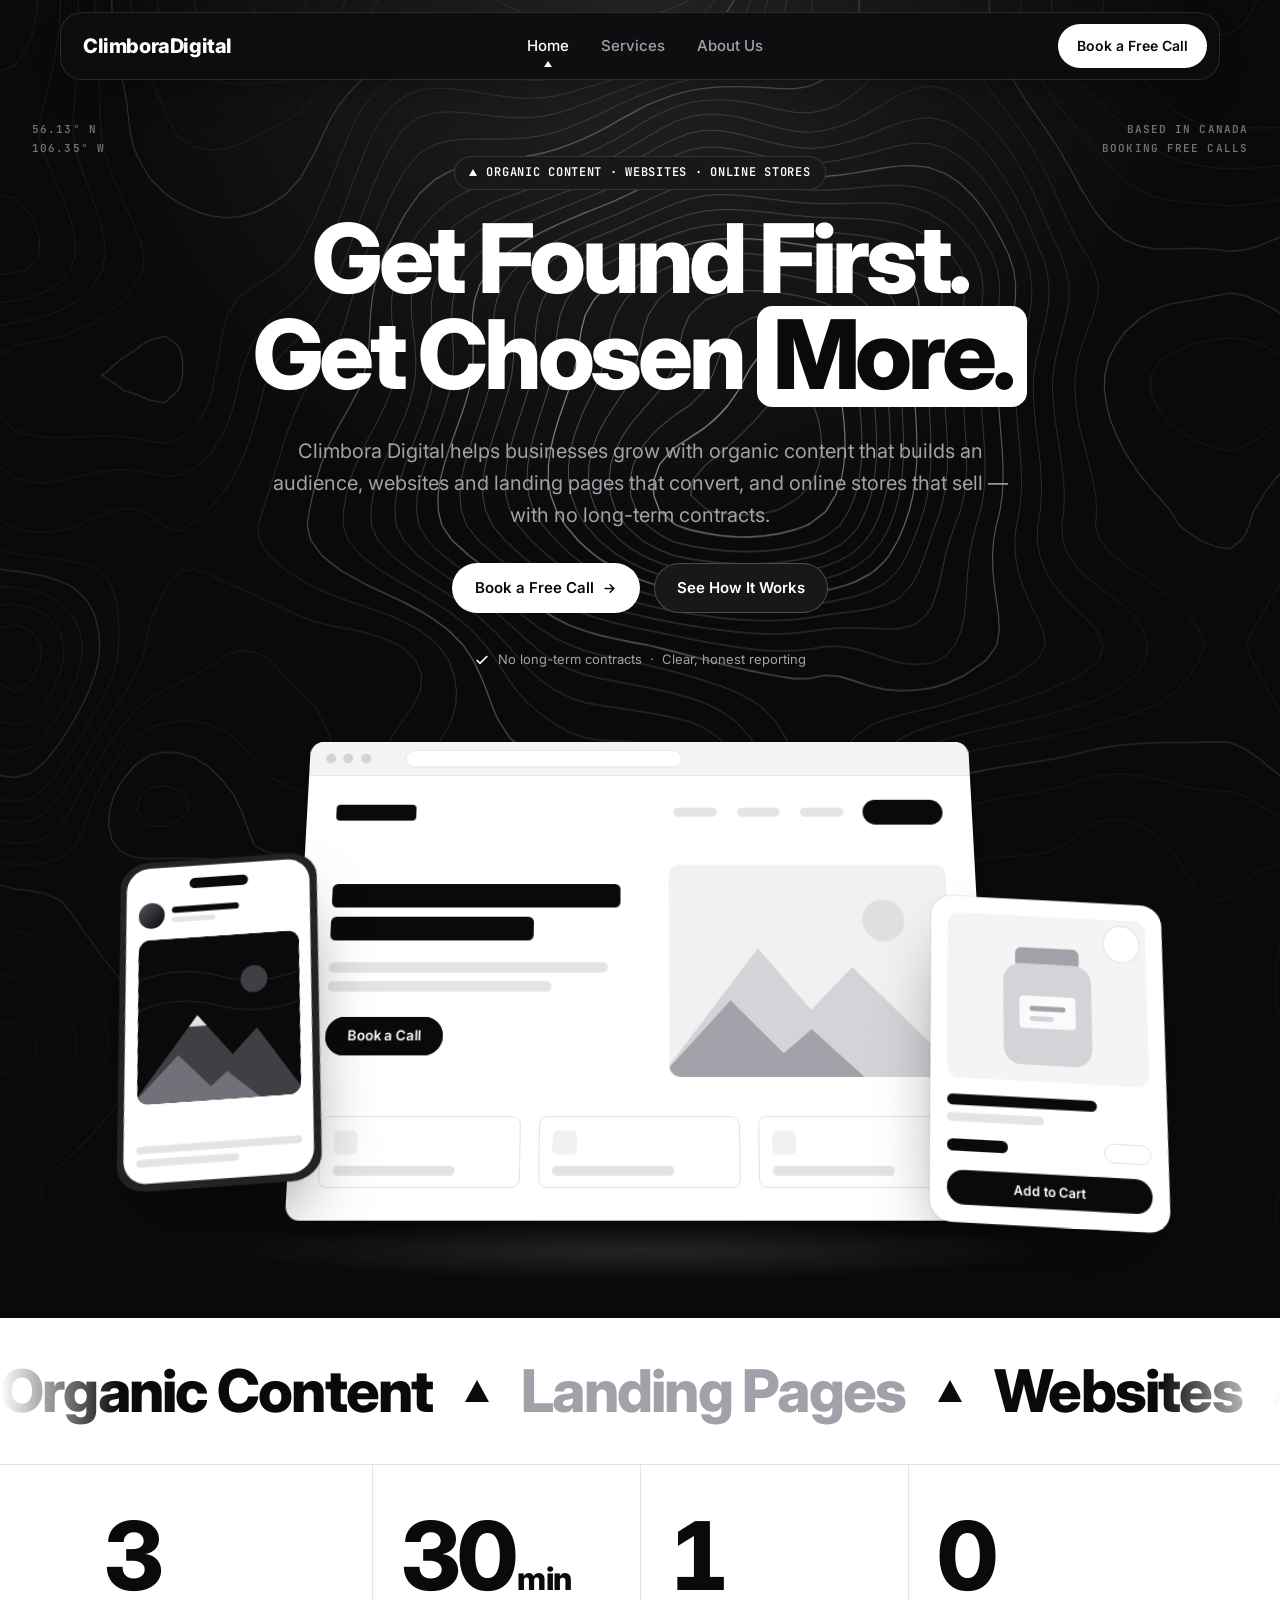
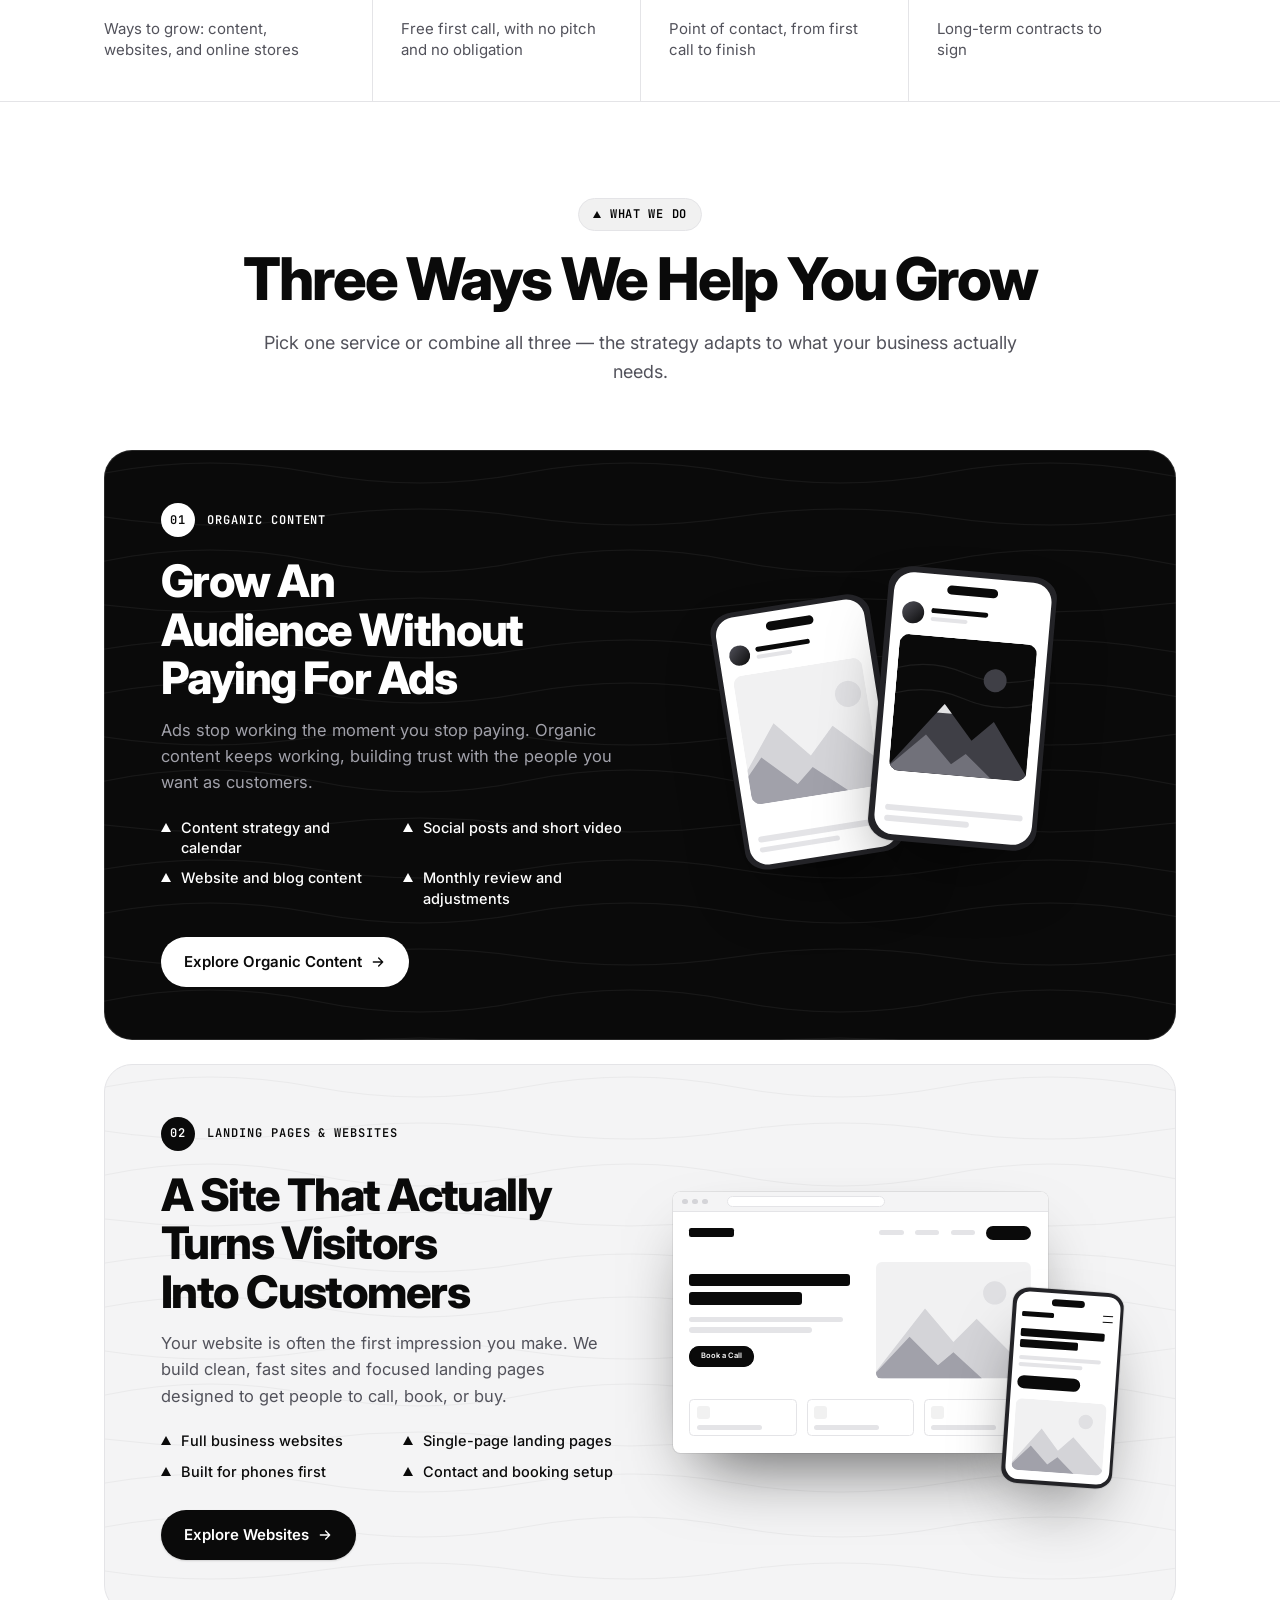
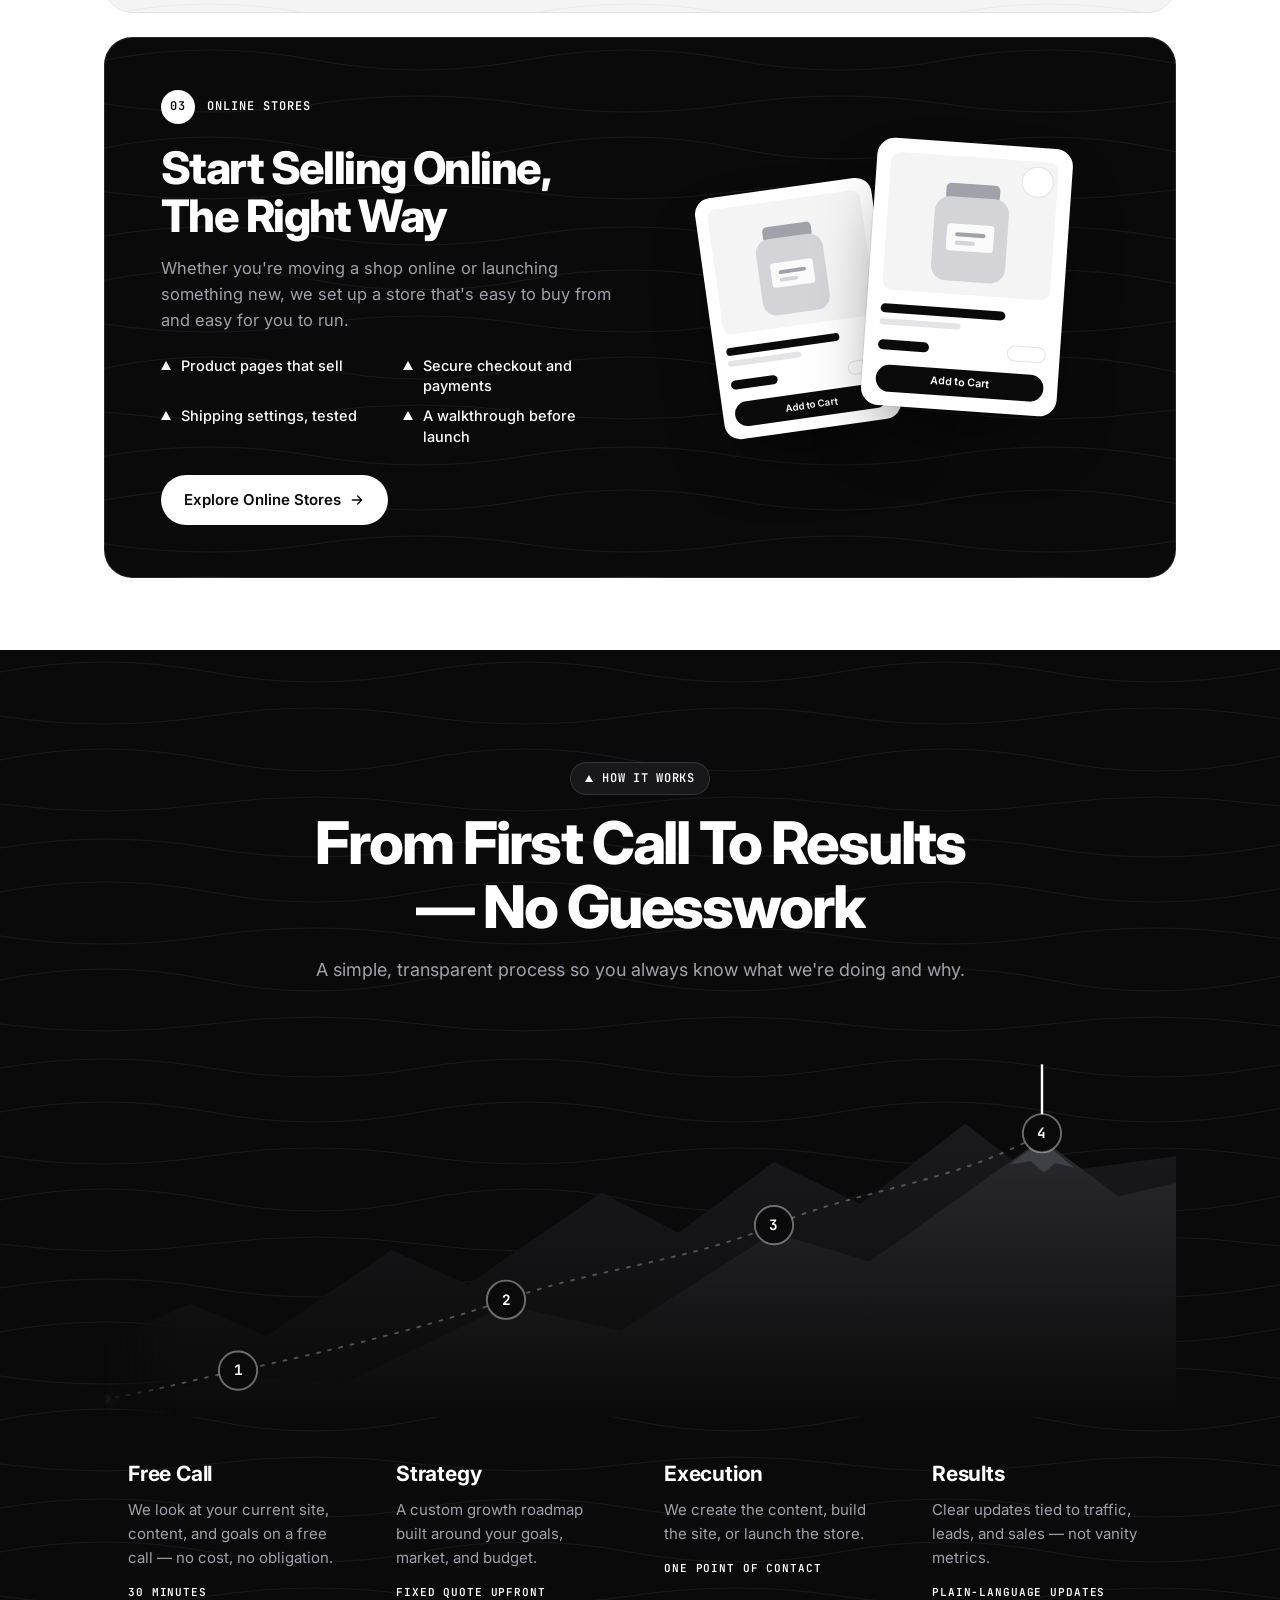
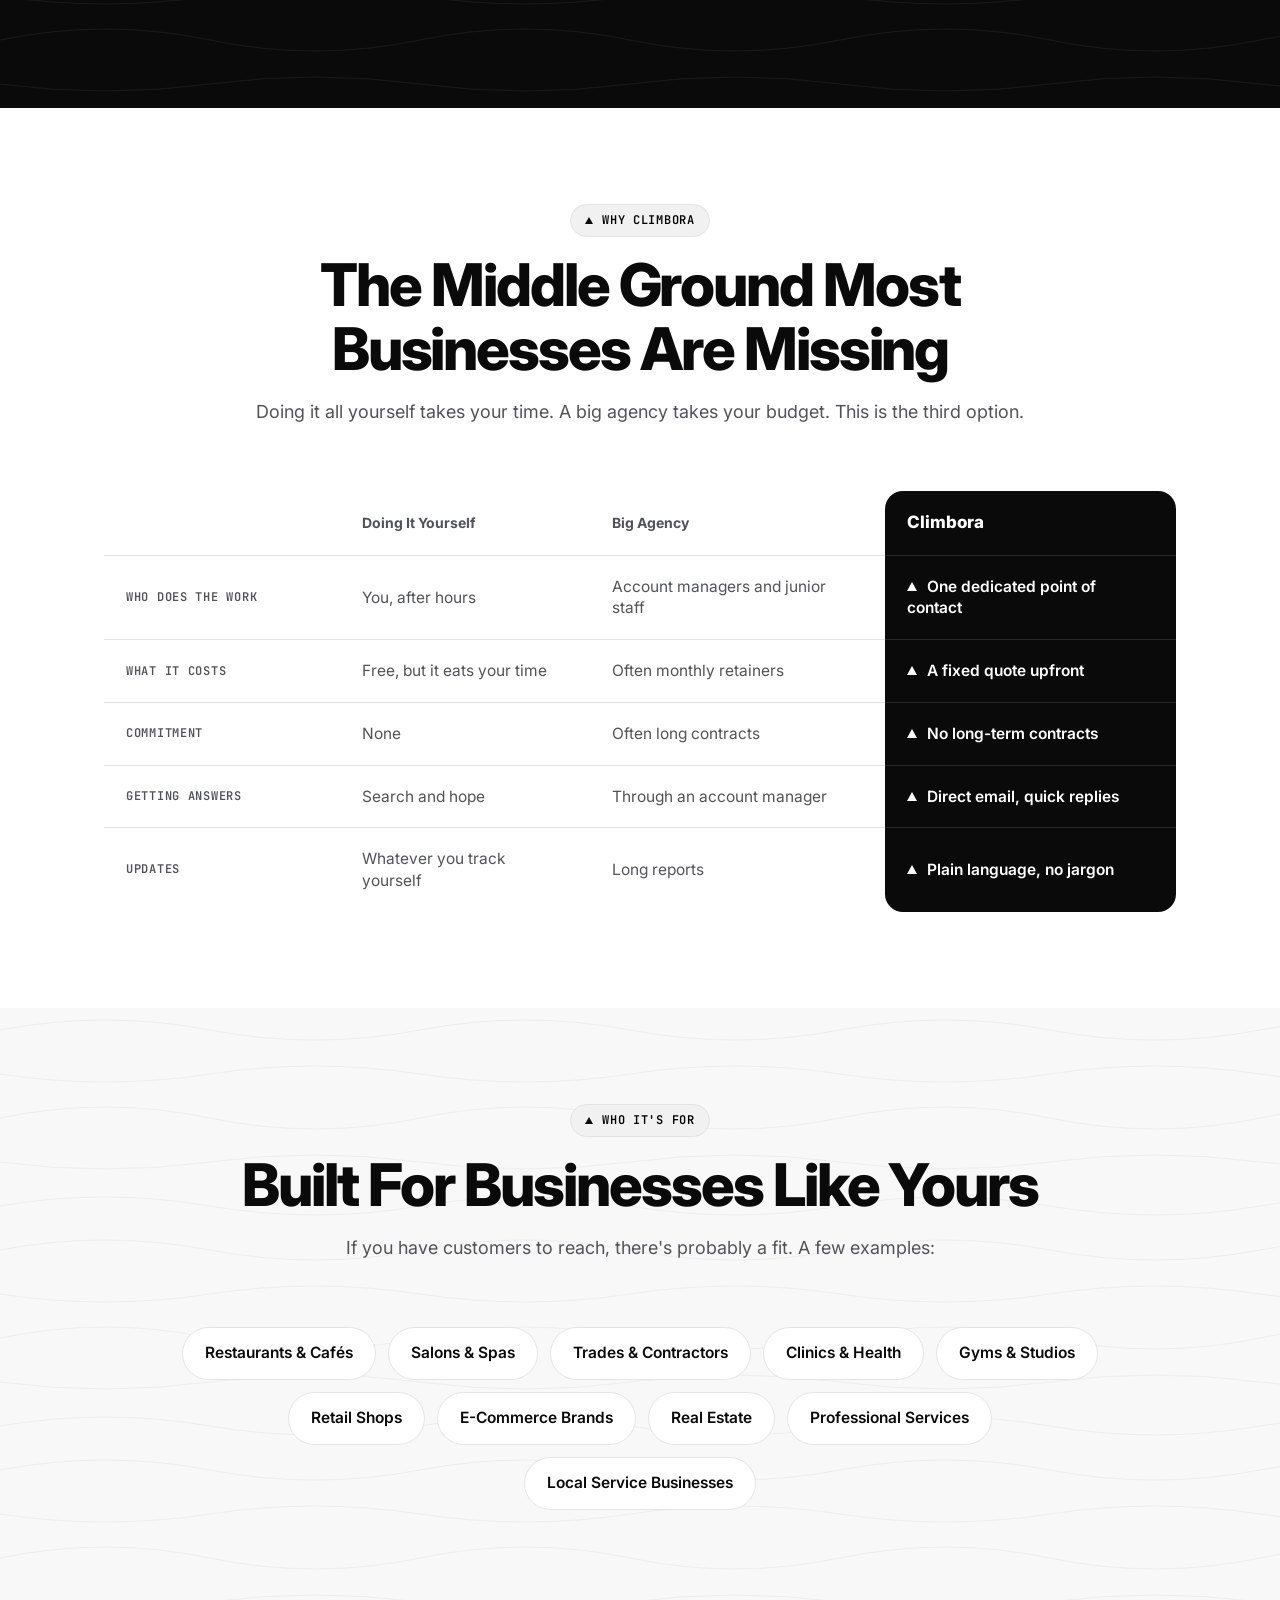
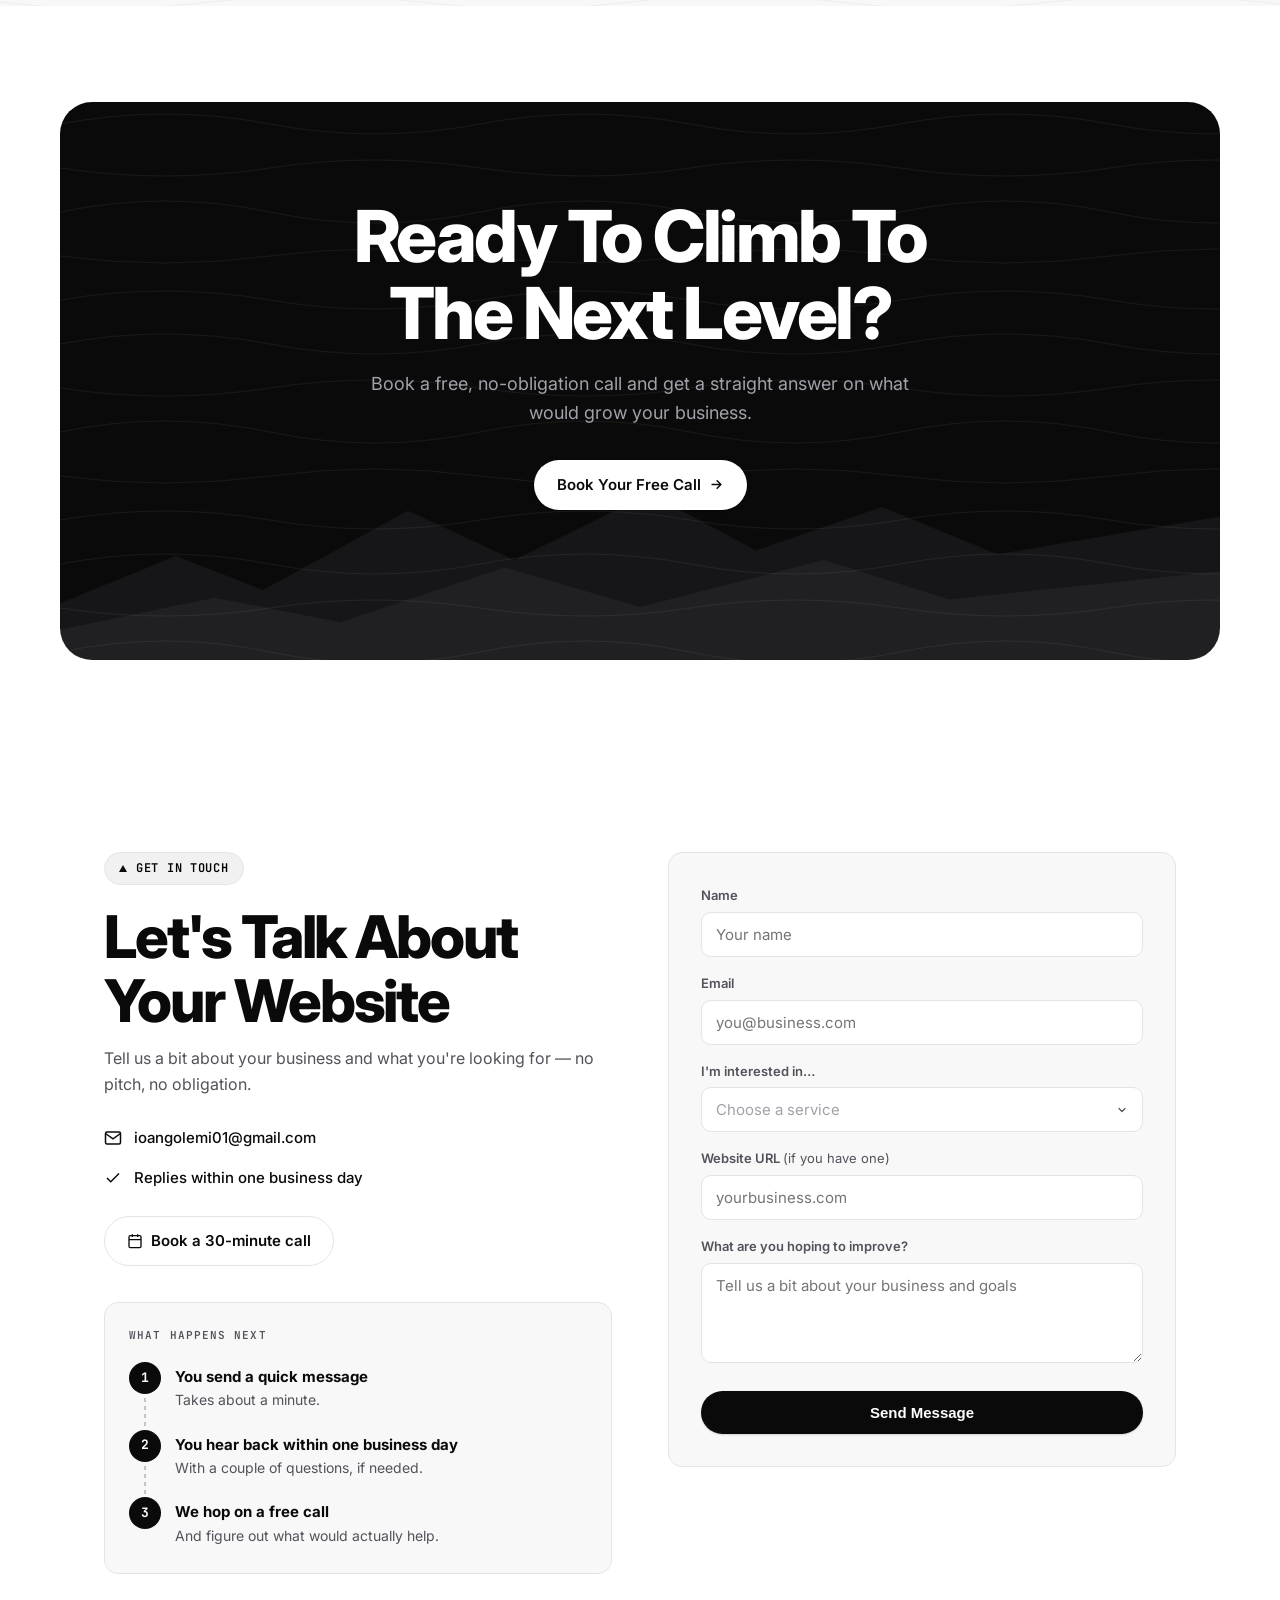
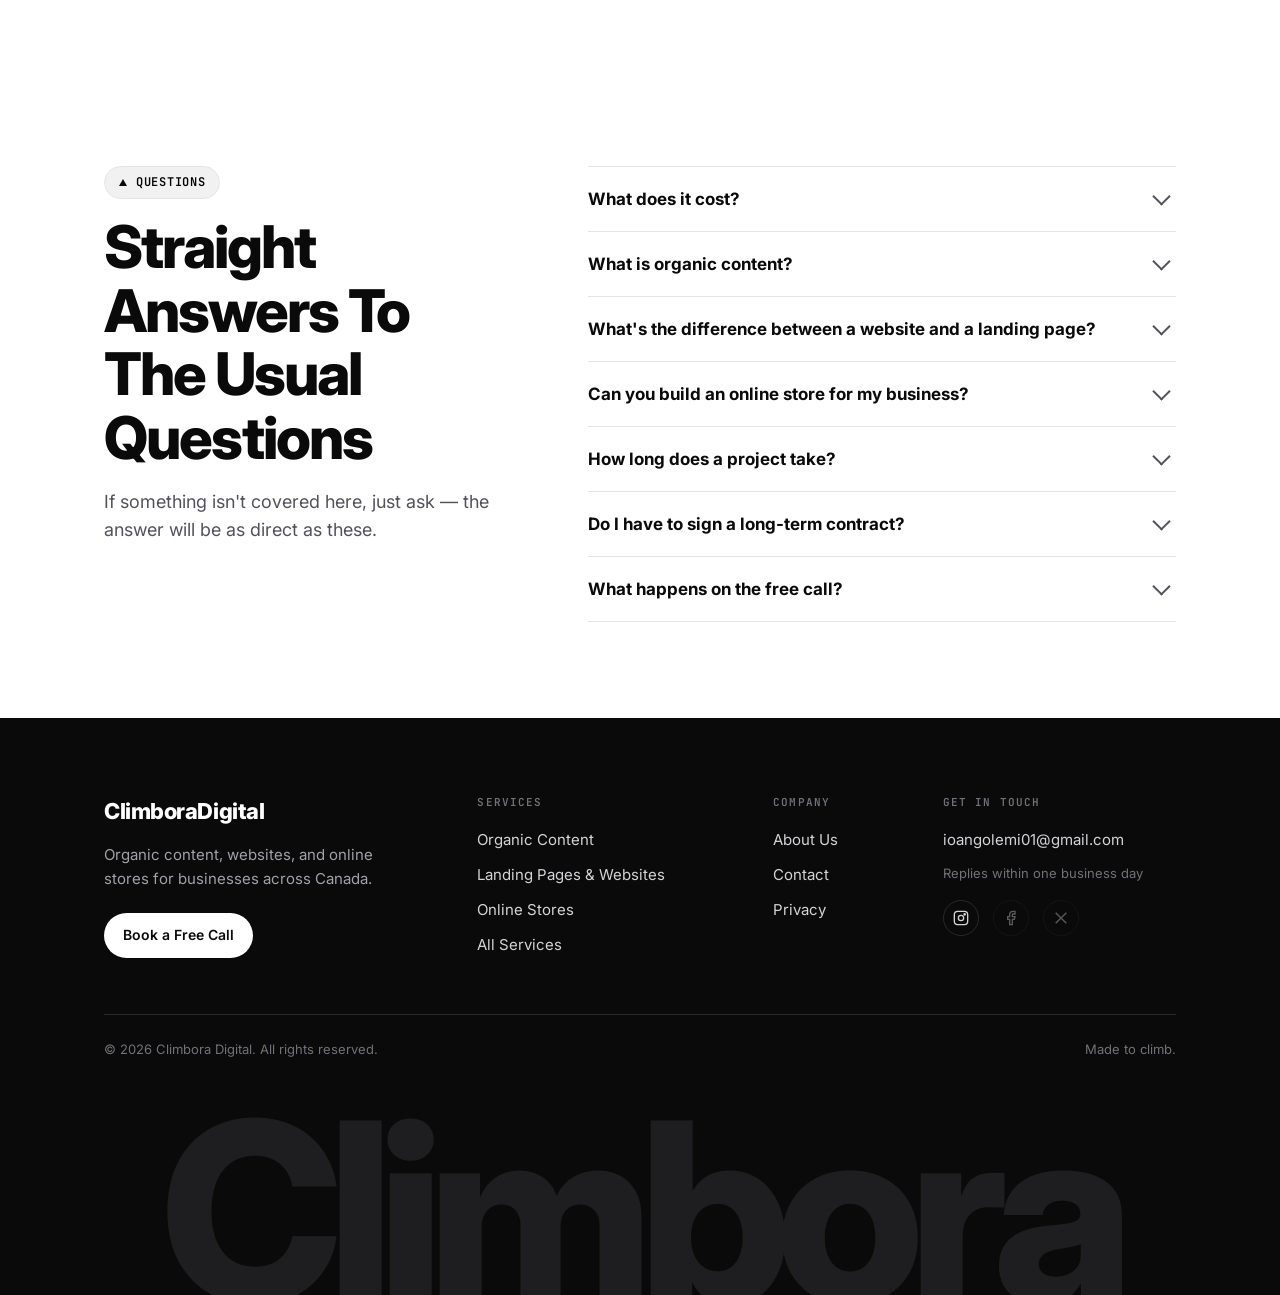
==== commit 3492ab9a: "Present the site as the Climbora brand; stop background following the cursor Rewrite About and all f" ====
--- a/index.html
+++ b/index.html
@@ -567,9 +567,9 @@
   }
   .check-list svg { flex-shrink: 0; margin-top: 3px; color: var(--accent); }
 
-  /* ---------- Founder ---------- */
-  .founder-alt { background: var(--bg-alt) var(--contour-light); }
-  .founder-grid {
+  /* ---------- Intro ---------- */
+  .intro-alt { background: var(--bg-alt) var(--contour-light); }
+  .intro-grid {
     display: grid;
     grid-template-columns: 260px 1fr;
     gap: 48px;
@@ -577,7 +577,7 @@
     max-width: 900px;
     margin: 0 auto;
   }
-  .founder-photo {
+  .intro-photo {
     width: 260px;
     height: 260px;
     background: var(--bg);
@@ -589,22 +589,22 @@
     gap: 6px;
     clip-path: polygon(14% 0%, 100% 0%, 100% 100%, 0% 100%, 0% 14%);
   }
-  .founder-photo .initials {
+  .intro-photo .initials {
     font-family: var(--font-mono);
     font-size: 56px;
     font-weight: 700;
     color: var(--ink);
     letter-spacing: -0.02em;
   }
-  .founder-photo .photo-note {
+  .intro-photo .photo-note {
     font-size: 11px;
     color: var(--ink-soft);
     text-align: center;
     padding: 0 16px;
     line-height: 1.4;
   }
-  .founder-body h2 { margin-bottom: 6px; }
-  .founder-role {
+  .intro-body h2 { margin-bottom: 6px; }
+  .intro-role {
     font-family: var(--font-mono);
     font-size: 12px;
     font-weight: 600;
@@ -613,13 +613,13 @@
     color: var(--ink-soft);
     margin-bottom: 18px;
   }
-  .founder-body p {
+  .intro-body p {
     color: var(--ink-soft);
     font-size: 16px;
     margin-bottom: 14px;
   }
-  .founder-body p:last-of-type { margin-bottom: 24px; }
-  .founder-sign {
+  .intro-body p:last-of-type { margin-bottom: 24px; }
+  .intro-sign {
     display: inline-flex;
     align-items: center;
     gap: 10px;
@@ -842,13 +842,13 @@
     .process-step:nth-child(2)::after { display: none; }
     .why-grid { grid-template-columns: 1fr; }
     .contact-grid { grid-template-columns: 1fr; }
-    .founder-grid {
+    .intro-grid {
       grid-template-columns: 1fr;
       gap: 32px;
       justify-items: center;
       text-align: center;
     }
-    .founder-sign { justify-content: center; }
+    .intro-sign { justify-content: center; }
     .services-grid.cols-3 { grid-template-columns: repeat(2, 1fr); }
   }
 
@@ -861,8 +861,8 @@
     .process-step::after { display: none; }
     .cta-band { padding: 48px 24px; margin: 0 16px; }
     section { padding: 64px 0; }
-    .founder-photo { width: 200px; height: 200px; }
-    .founder-photo .initials { font-size: 44px; }
+    .intro-photo { width: 200px; height: 200px; }
+    .intro-photo .initials { font-size: 44px; }
     .services-grid.cols-3 { grid-template-columns: 1fr; }
     .page-hero { padding: 72px 0 56px; }
   }
@@ -1023,7 +1023,7 @@
     <div class="wrap facts-grid">
       <div class="fact"><span class="fact-num" data-count="3">3</span><span class="fact-label">Ways to grow: content, websites, and online stores</span></div>
       <div class="fact"><span class="fact-num" data-count="30">30<small>min</small></span><span class="fact-label">Free first call, with no pitch and no obligation</span></div>
-      <div class="fact"><span class="fact-num" data-count="1">1</span><span class="fact-label">Person you deal with, from first call to finish</span></div>
+      <div class="fact"><span class="fact-num" data-count="1">1</span><span class="fact-label">Point of contact, from first call to finish</span></div>
       <div class="fact"><span class="fact-num">0</span><span class="fact-label">Long-term contracts to sign</span></div>
     </div>
   </section>
@@ -1188,7 +1188,7 @@
         <ol class="steps">
           <li class="step"><span class="step-n">1</span><h3>Free Call</h3><p>We look at your current site, content, and goals on a free call — no cost, no obligation.</p><span class="step-tag">30 Minutes</span></li>
           <li class="step"><span class="step-n">2</span><h3>Strategy</h3><p>A custom growth roadmap built around your goals, market, and budget.</p><span class="step-tag">Fixed Quote Upfront</span></li>
-          <li class="step"><span class="step-n">3</span><h3>Execution</h3><p>We create the content, build the site, or launch the store.</p><span class="step-tag">No Handoffs</span></li>
+          <li class="step"><span class="step-n">3</span><h3>Execution</h3><p>We create the content, build the site, or launch the store.</p><span class="step-tag">One Point Of Contact</span></li>
           <li class="step"><span class="step-n">4</span><h3>Results</h3><p>Clear updates tied to traffic, leads, and sales — not vanity metrics.</p><span class="step-tag">Plain-Language Updates</span></li>
         </ol>
       </div>
@@ -1209,10 +1209,10 @@
             <tr><td></td><th scope="col">Doing It Yourself</th><th scope="col">Big Agency</th><th scope="col" class="us">Climbora</th></tr>
           </thead>
           <tbody>
-            <tr><th scope="row">Who does the work</th><td data-label="Doing it yourself">You, after hours</td><td data-label="Big agency">Account managers and junior staff</td><td class="us">The founder, directly</td></tr>
+            <tr><th scope="row">Who does the work</th><td data-label="Doing it yourself">You, after hours</td><td data-label="Big agency">Account managers and junior staff</td><td class="us">One dedicated point of contact</td></tr>
             <tr><th scope="row">What it costs</th><td data-label="Doing it yourself">Free, but it eats your time</td><td data-label="Big agency">Often monthly retainers</td><td class="us">A fixed quote upfront</td></tr>
             <tr><th scope="row">Commitment</th><td data-label="Doing it yourself">None</td><td data-label="Big agency">Often long contracts</td><td class="us">No long-term contracts</td></tr>
-            <tr><th scope="row">Getting answers</th><td data-label="Doing it yourself">Search and hope</td><td data-label="Big agency">Through an account manager</td><td class="us">Email the person doing the work</td></tr>
+            <tr><th scope="row">Getting answers</th><td data-label="Doing it yourself">Search and hope</td><td data-label="Big agency">Through an account manager</td><td class="us">Direct email, quick replies</td></tr>
             <tr><th scope="row">Updates</th><td data-label="Doing it yourself">Whatever you track yourself</td><td data-label="Big agency">Long reports</td><td class="us">Plain language, no jargon</td></tr>
           </tbody>
         </table>
@@ -1374,7 +1374,7 @@
         <div class="faq-item">
           <button class="faq-q" type="button" aria-expanded="false">What happens on the free call?</button>
           <div class="faq-a">
-            <p>We talk through your business, what you have today, and what you want more of, then I'll recommend which of the three services would actually move the needle. You get a straight answer either way — even if that answer is that you don't need us yet.</p>
+            <p>We talk through your business, what you have today, and what you want more of, then we'll recommend which of the three services would actually move the needle. You get a straight answer either way — even if that answer is that you don't need us yet.</p>
           </div>
         </div>
       </div>
--- a/site.css
+++ b/site.css
@@ -513,9 +513,9 @@
 .fit-grid li:hover { border-color: #D4D4D8; box-shadow: 0 14px 30px -16px rgba(10,10,10,0.2); }
 .fit-grid li svg { width: 28px; height: 28px; margin-top: -2px; padding: 7px; border-radius: 50%; background: var(--ink); color: #fff; }
 
-/* ---------- About: rotating founder badge ---------- */
-.founder-photo-wrap { position: relative; width: max-content; }
-.founder-badge {
+/* ---------- About: rotating badge ---------- */
+.intro-photo-wrap { position: relative; width: max-content; }
+.intro-badge {
   position: absolute;
   right: -44px;
   bottom: -36px;
@@ -527,9 +527,9 @@
   background: var(--bg);
   box-shadow: 0 0 0 1px var(--line), 0 16px 34px -14px rgba(10,10,10,0.3);
 }
-.founder-badge .ring { position: absolute; inset: 7px; animation: spin 22s linear infinite; }
-.founder-badge .ring svg { display: block; width: 100%; height: 100%; }
-.founder-badge .core {
+.intro-badge .ring { position: absolute; inset: 7px; animation: spin 22s linear infinite; }
+.intro-badge .ring svg { display: block; width: 100%; height: 100%; }
+.intro-badge .core {
   display: grid;
   place-items: center;
   width: 38px;
@@ -537,7 +537,7 @@
   border-radius: 50%;
   background: var(--ink);
 }
-.founder-badge .core::before {
+.intro-badge .core::before {
   content: "";
   margin-top: -2px;
   border-left: 7px solid transparent;
@@ -562,15 +562,15 @@
   .fit-row { grid-template-columns: 1fr auto; gap: 14px 18px; padding: 22px 16px; }
   .fit-then { grid-column: 1 / -1; font-size: 18px; text-align: left; }
   .check-list.fit-grid { grid-template-columns: 1fr; }
-  .founder-badge { right: -22px; bottom: -22px; width: 92px; height: 92px; }
-  .founder-badge .core { width: 30px; height: 30px; }
+  .intro-badge { right: -22px; bottom: -22px; width: 92px; height: 92px; }
+  .intro-badge .core { width: 30px; height: 30px; }
   .next-card { padding: 20px; }
   .footer-wordmark { margin-bottom: -32px; }
 }
 
 @media (prefers-reduced-motion: reduce) {
   .hero::before, .page-hero::before, .cta-band::before,
-  .marquee-track, .mock, .mock *, .mock *::after, .mock-toast, .founder-badge .ring { animation: none !important; }
+  .marquee-track, .mock, .mock *, .mock *::after, .mock-toast, .intro-badge .ring { animation: none !important; }
   .mock-toast { display: none; }
 }
 
@@ -631,14 +631,14 @@
 /* Dark surfaces share one set of colours */
 .on-dark, .climb, .steps-sec, .panel-dark { color: #fff; }
 .climb .section-head p, .steps-sec .service-block-head p { color: var(--muted); }
-.hero .eyebrow, .page-hero .eyebrow, .climb .eyebrow, .steps-sec .eyebrow, .founder-alt .eyebrow {
+.hero .eyebrow, .page-hero .eyebrow, .climb .eyebrow, .steps-sec .eyebrow, .intro-alt .eyebrow {
   background: #18181B;
   border-color: var(--edge);
   color: #fff;
 }
 .hero .eyebrow::before, .page-hero .eyebrow::before, .climb .eyebrow::before,
-.steps-sec .eyebrow::before, .founder-alt .eyebrow::before { border-bottom-color: #fff; }
-.hero .btn-primary, .page-hero .btn-primary, .panel-dark .btn-primary, .founder-alt .btn-primary,
+.steps-sec .eyebrow::before, .intro-alt .eyebrow::before { border-bottom-color: #fff; }
+.hero .btn-primary, .page-hero .btn-primary, .panel-dark .btn-primary, .intro-alt .btn-primary,
 header .btn-primary { background: #fff; color: var(--ink); box-shadow: none; }
 .hero .btn-primary:hover, .page-hero .btn-primary:hover, .panel-dark .btn-primary:hover,
 header .btn-primary:hover { background: #E4E4E7; box-shadow: 0 10px 28px rgba(255,255,255,0.14); }
@@ -730,7 +730,7 @@
   background-repeat: no-repeat, repeat;
   color: #fff;
 }
-.hero.has-topo, .page-hero.has-topo, .founder-alt.has-topo {
+.hero.has-topo, .page-hero.has-topo, .intro-alt.has-topo {
   background-image: radial-gradient(900px circle at 50% 0%, rgba(255,255,255,0.1), transparent 62%);
 }
 .topo {
@@ -1340,14 +1340,14 @@
 .cart-done span { display: block; margin-top: 4px; font-size: 13px; color: var(--muted); }
 
 /* ---------- About ---------- */
-.founder-alt { position: relative; overflow: hidden; isolation: isolate; padding: calc(var(--hh) + 72px) 0 104px; background: var(--ink) var(--contour-dark); color: #fff; }
-.founder-grid { max-width: 1000px; grid-template-columns: 300px 1fr; gap: 72px; }
-.founder-photo { width: 300px; height: 300px; background: #18181B var(--contour-dark); border: 0; }
-.founder-photo .initials { font-size: 84px; color: #fff; }
-.founder-body h1 { font-size: clamp(44px, 7vw, 84px); line-height: 1; letter-spacing: -0.045em; margin-bottom: 12px; }
-.founder-role { color: var(--muted); }
-.founder-body p { color: #D4D4D8; font-size: 17px; }
-.founder-sign { color: #fff; border-top-color: var(--edge); }
+.intro-alt { position: relative; overflow: hidden; isolation: isolate; padding: calc(var(--hh) + 72px) 0 104px; background: var(--ink) var(--contour-dark); color: #fff; }
+.intro-grid { max-width: 1000px; grid-template-columns: 300px 1fr; gap: 72px; }
+.intro-photo { width: 300px; height: 300px; background: #18181B var(--contour-dark); border: 0; }
+.intro-photo svg { width: 150px; height: 150px; }
+.intro-body h1 { font-size: clamp(44px, 7vw, 84px); line-height: 1; letter-spacing: -0.045em; margin-bottom: 12px; }
+.intro-role { color: var(--muted); }
+.intro-body p { color: #D4D4D8; font-size: 17px; }
+.intro-sign { color: #fff; border-top-color: var(--edge); }
 .principles { border-top: 1px solid var(--line); }
 .principle {
   display: grid;
@@ -1383,9 +1383,9 @@
   .steps-line::before { left: 23px; right: auto; top: 0; bottom: 0; width: 2px; height: auto; background-image: repeating-linear-gradient(180deg, rgba(255,255,255,0.3) 0 6px, transparent 6px 14px); }
   .steps-line::after { display: none; }
   .sl-num { position: absolute; left: -70px; top: -4px; margin: 0; }
-  .founder-grid { grid-template-columns: 1fr; gap: 48px; }
-  .founder-photo { width: 240px; height: 240px; }
-  .founder-body .founder-sign { justify-content: center; }
+  .intro-grid { grid-template-columns: 1fr; gap: 48px; }
+  .intro-photo { width: 240px; height: 240px; }
+  .intro-body .intro-sign { justify-content: center; }
   .principle { grid-template-columns: 50px 1fr; }
   .principle p { grid-column: 2; }
 }
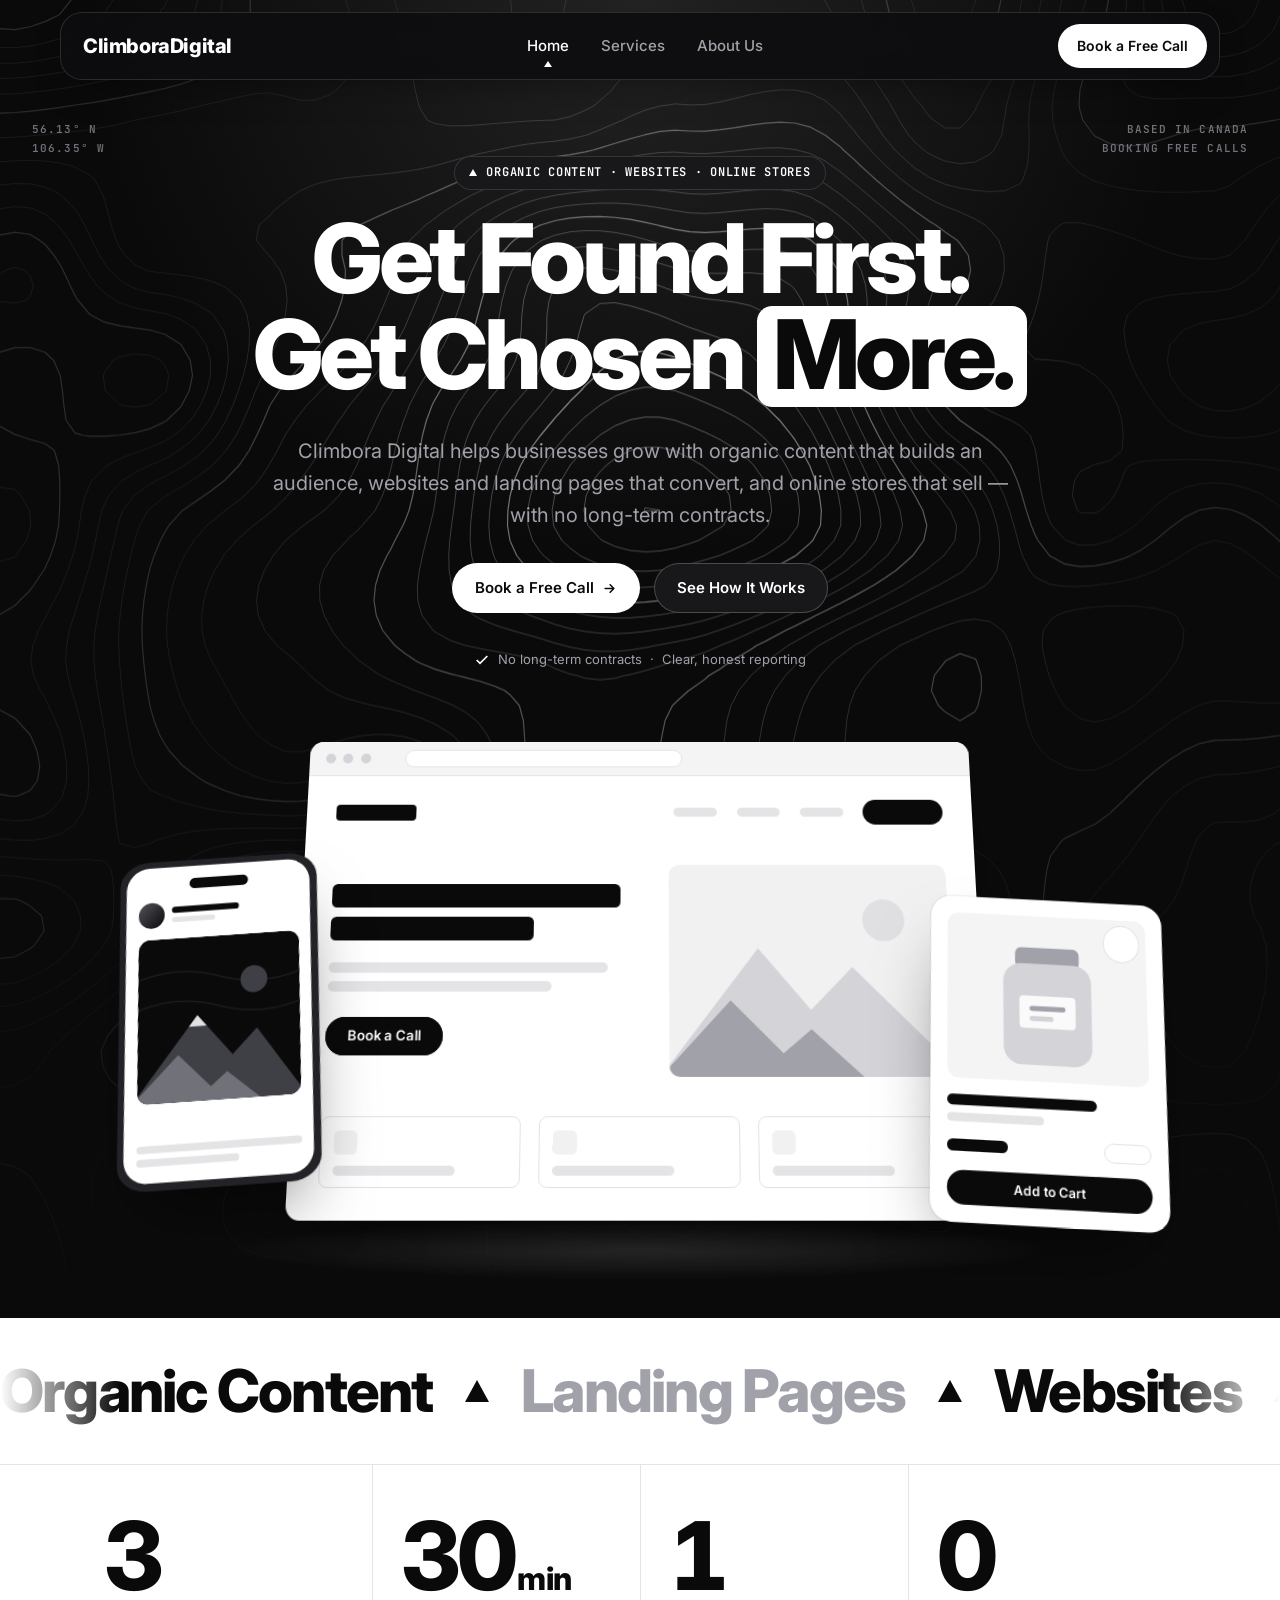
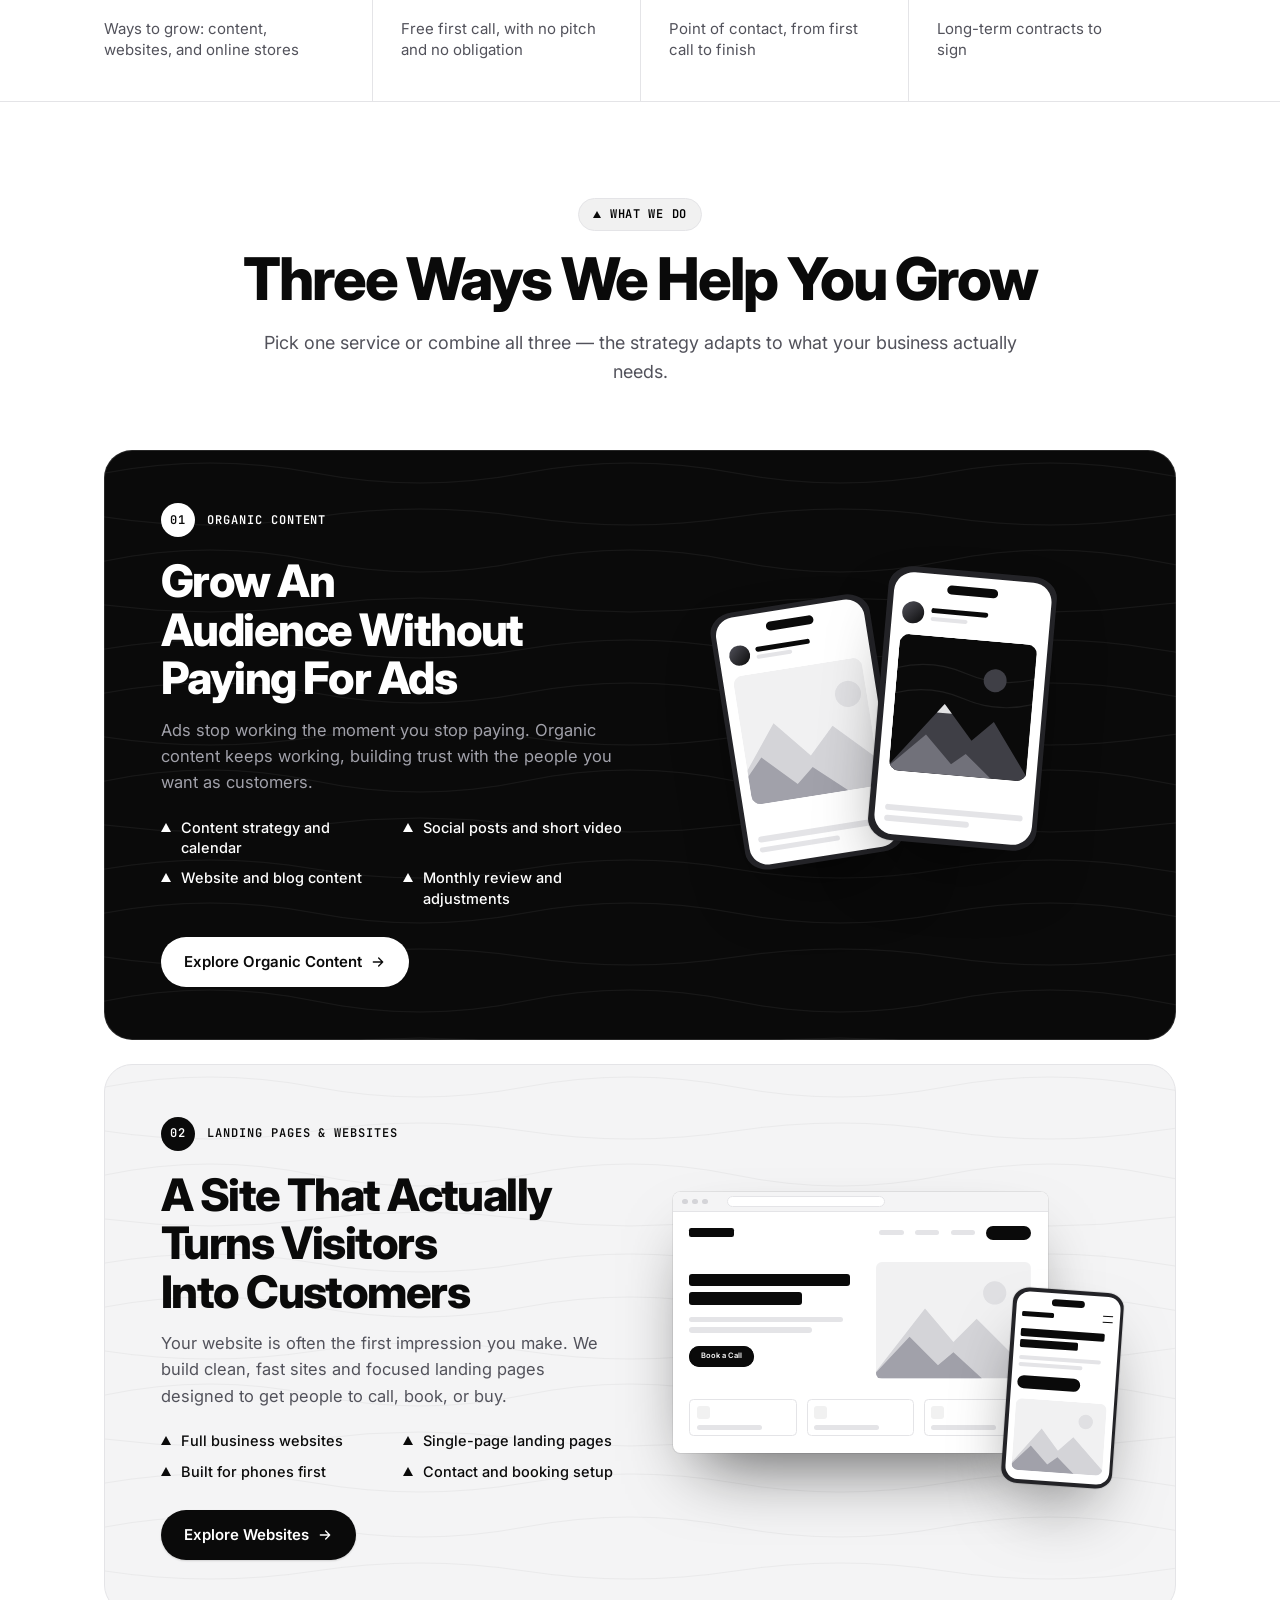
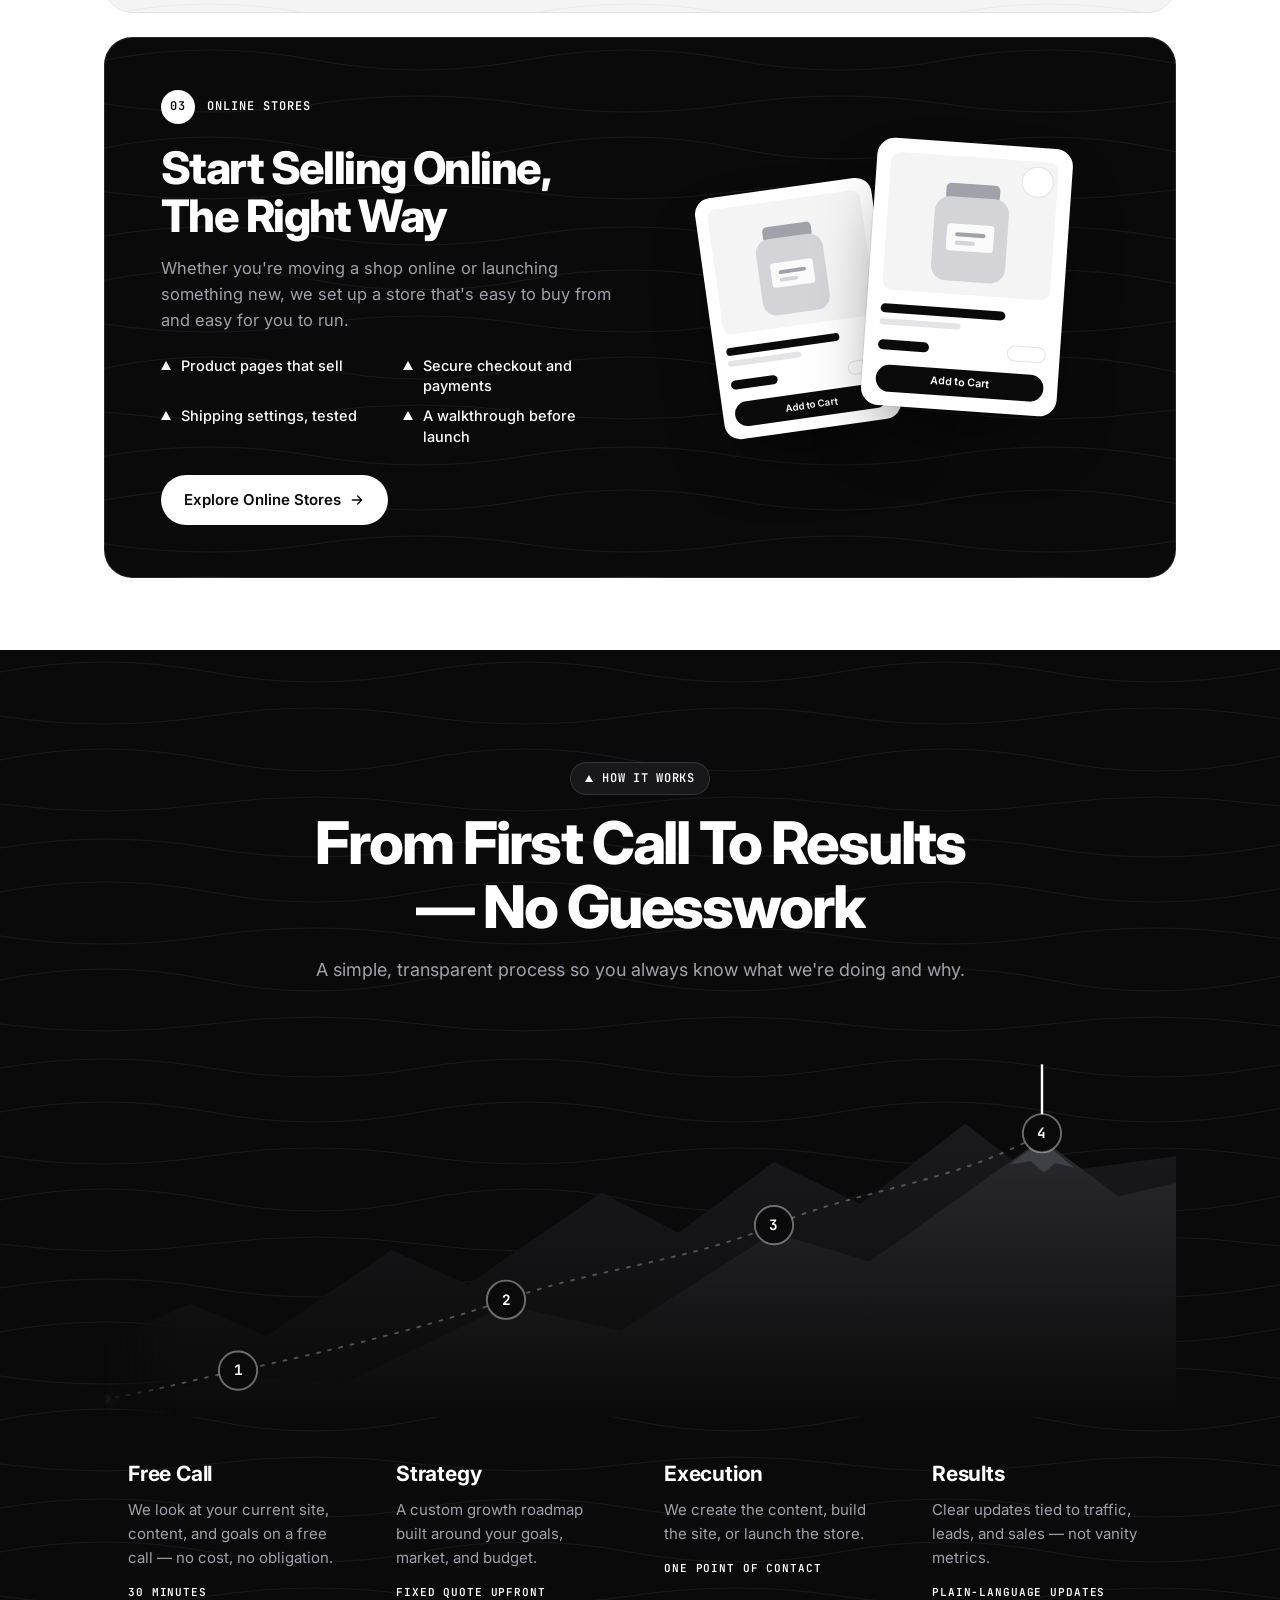
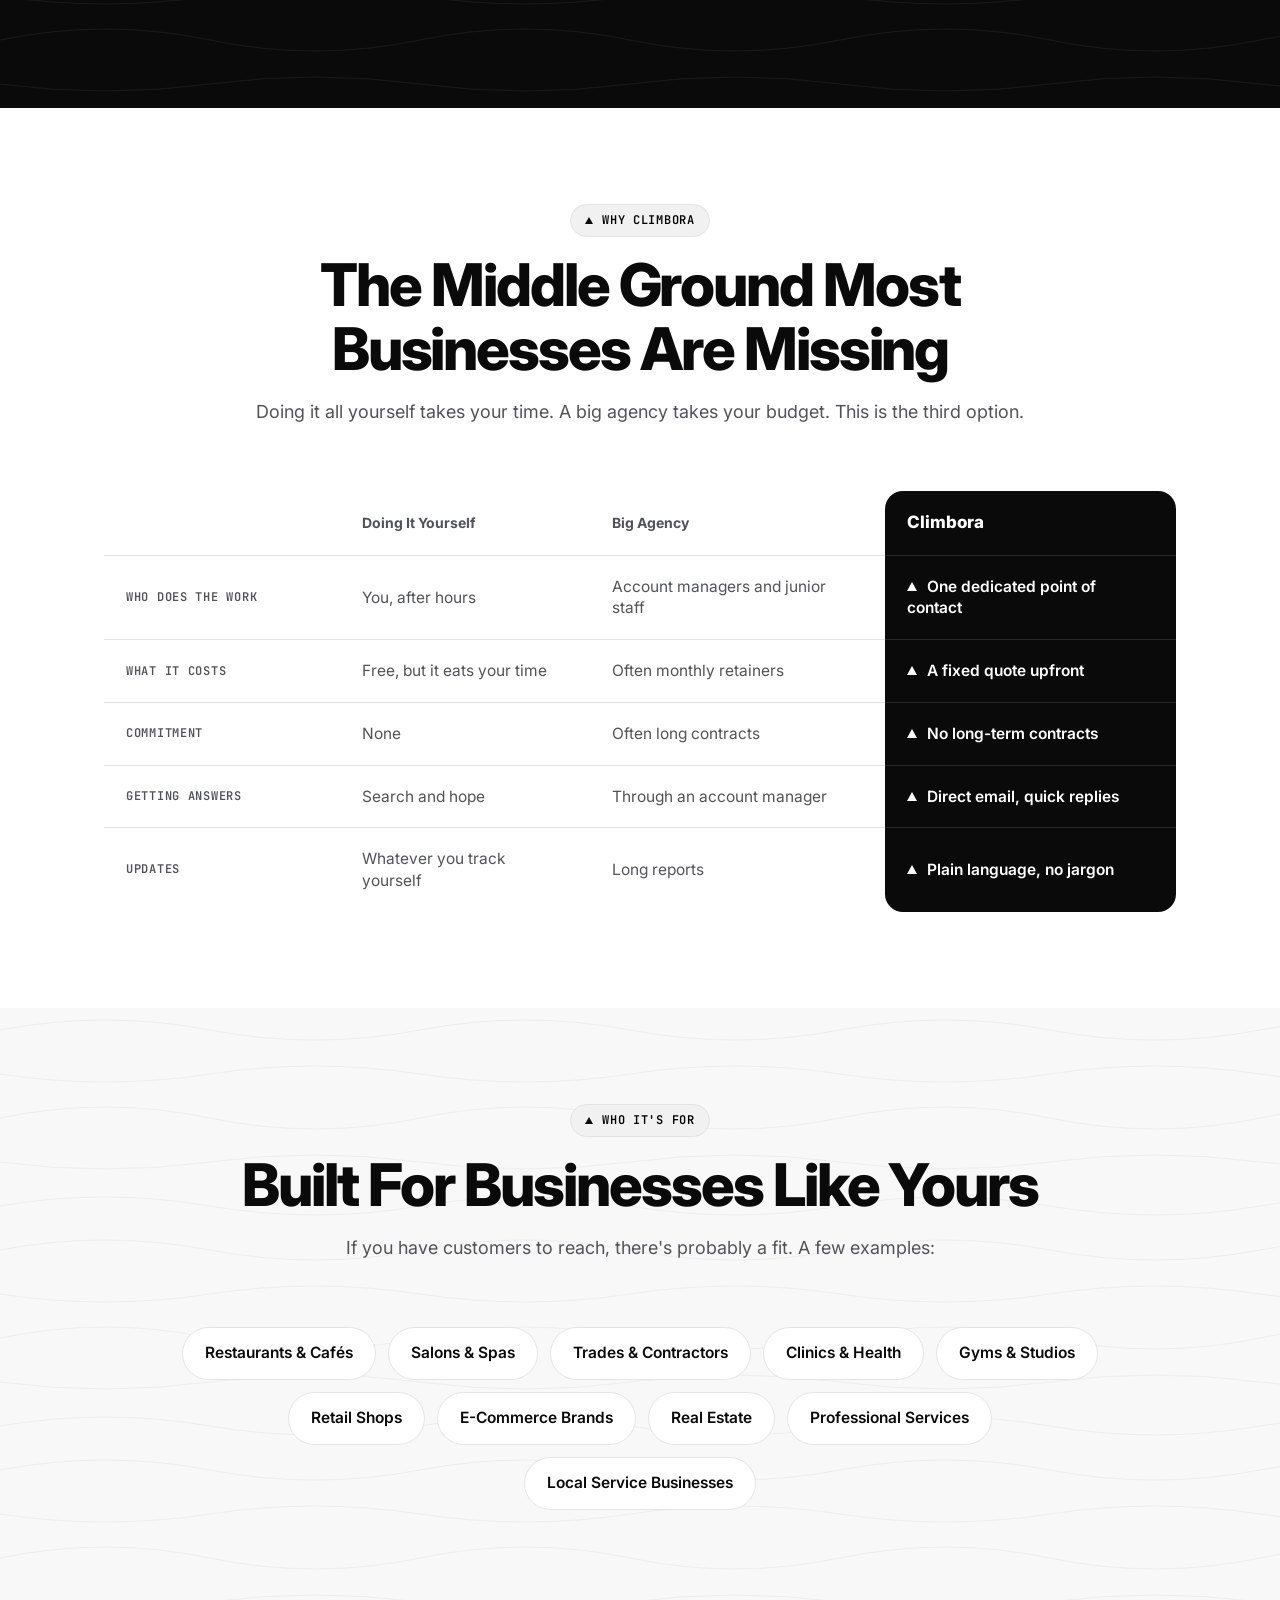
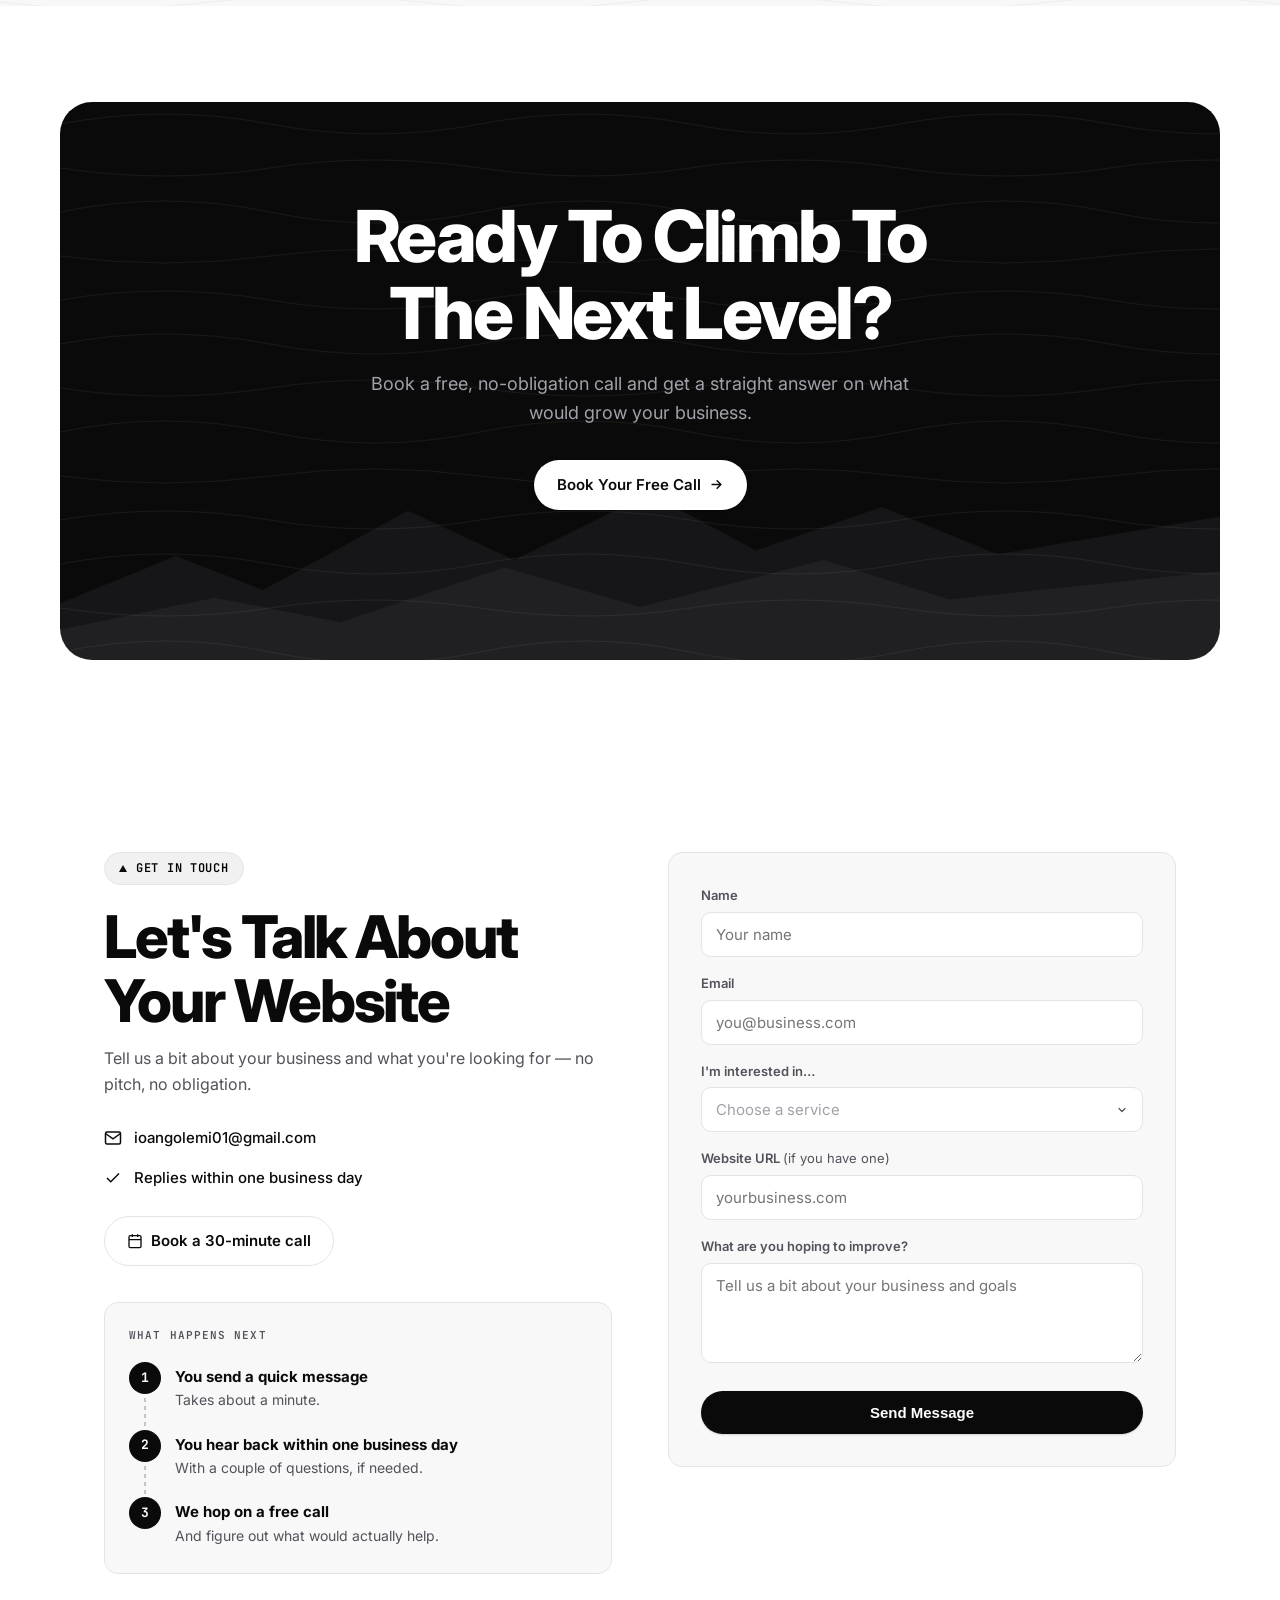
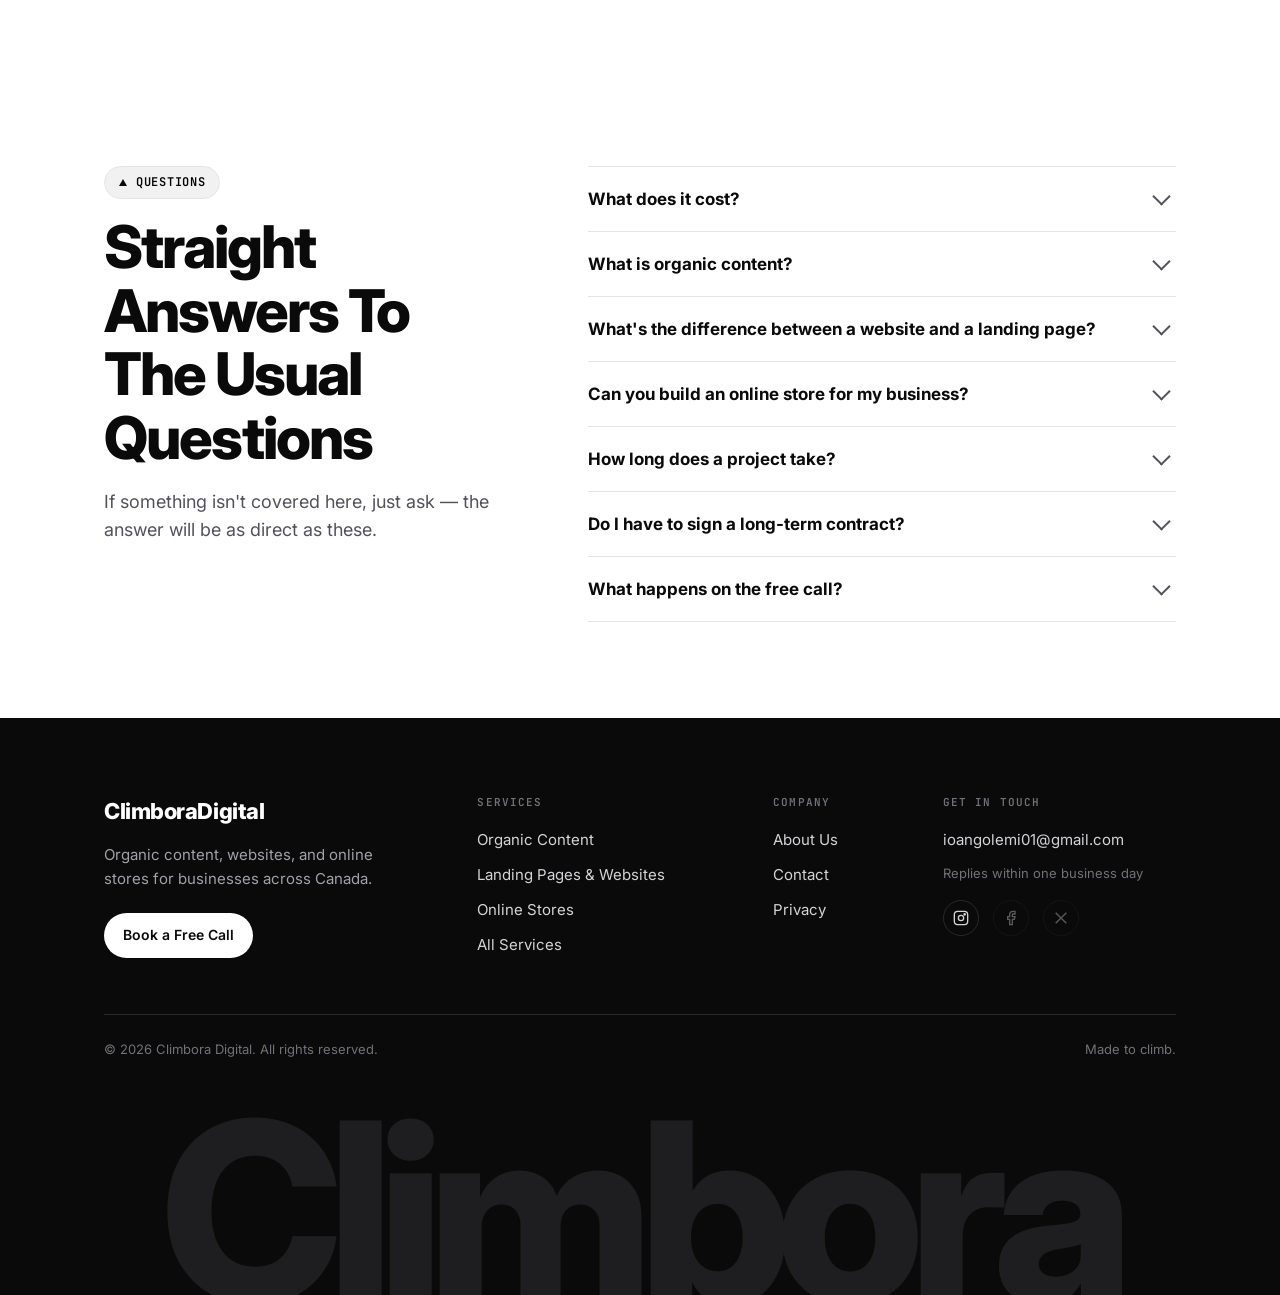
==== commit 1842e5a5: "Restore personal About page; remove remaining cursor-driven hero effects About goes back to the foun" ====
--- a/index.html
+++ b/index.html
@@ -886,8 +886,8 @@
     .faq-item.open .faq-a { max-height: 400px; }
   }
 </style>
-<link rel="stylesheet" href="/site.css">
-<script src="/site.js" defer></script>
+<link rel="stylesheet" href="/site.css?v=5">
+<script src="/site.js?v=5" defer></script>
 </head>
 <body>
 
--- a/site.css
+++ b/site.css
@@ -780,9 +780,9 @@
 .offer-hero h1 { font-size: clamp(36px, 5.2vw, 68px); }
 .not-found { padding: calc(var(--hh) + 120px) 0 150px; }
 
-/* The stage tilts flat as you scroll, and leans gently toward the mouse */
+/* The stage tilts flat as you scroll */
 .js-ready .hero-stage {
-  transform: perspective(1500px) rotateX(calc(var(--tilt, 0) * 1deg + var(--ty, 0) * 1deg)) rotateY(calc(var(--tx, 0) * 1deg));
+  transform: perspective(1500px) rotateX(calc(var(--tilt, 0) * 1deg));
   transform-origin: 50% 0;
 }
 .hero-stage { margin-top: 72px; max-width: 1060px; }
@@ -1003,16 +1003,6 @@
   background: var(--ink) url("data:image/svg+xml,%3Csvg xmlns='http://www.w3.org/2000/svg' viewBox='0 0 1200 180' preserveAspectRatio='none'%3E%3Cpath d='M0 180V120l120-50 90 36 150-84 110 52 140-70 110 60 130-46 120 50 230-40v192z' fill='%23161618'/%3E%3Cpath d='M0 180v-32l160-34 130 26 170-58 140 42 190-50 130 42 280-30v94z' fill='%23202023'/%3E%3C/svg%3E") bottom / 100% 170px no-repeat;
 }
 .cta-band::before { inset: 0 auto 0 0; width: calc(100% + 420px); animation: contour-drift 70s linear infinite; }
-.cta-band::after {
-  content: "";
-  position: absolute;
-  inset: 0;
-  background: radial-gradient(420px circle at var(--mx, 50%) var(--my, 0%), rgba(255,255,255,0.1), transparent 60%);
-  opacity: 0;
-  transition: opacity 0.4s ease;
-  pointer-events: none;
-}
-.cta-band:hover::after { opacity: 1; }
 .cta-band h2 { font-size: clamp(34px, 5.6vw, 72px); margin-bottom: 18px; }
 .cta-band p { max-width: 560px; font-size: 18px; }
 @media (max-width: 1208px) { .cta-band { margin: 0 24px; } }
@@ -1343,7 +1333,7 @@
 .intro-alt { position: relative; overflow: hidden; isolation: isolate; padding: calc(var(--hh) + 72px) 0 104px; background: var(--ink) var(--contour-dark); color: #fff; }
 .intro-grid { max-width: 1000px; grid-template-columns: 300px 1fr; gap: 72px; }
 .intro-photo { width: 300px; height: 300px; background: #18181B var(--contour-dark); border: 0; }
-.intro-photo svg { width: 150px; height: 150px; }
+.intro-photo .initials { font-size: 84px; color: #fff; }
 .intro-body h1 { font-size: clamp(44px, 7vw, 84px); line-height: 1; letter-spacing: -0.045em; margin-bottom: 12px; }
 .intro-role { color: var(--muted); }
 .intro-body p { color: #D4D4D8; font-size: 17px; }
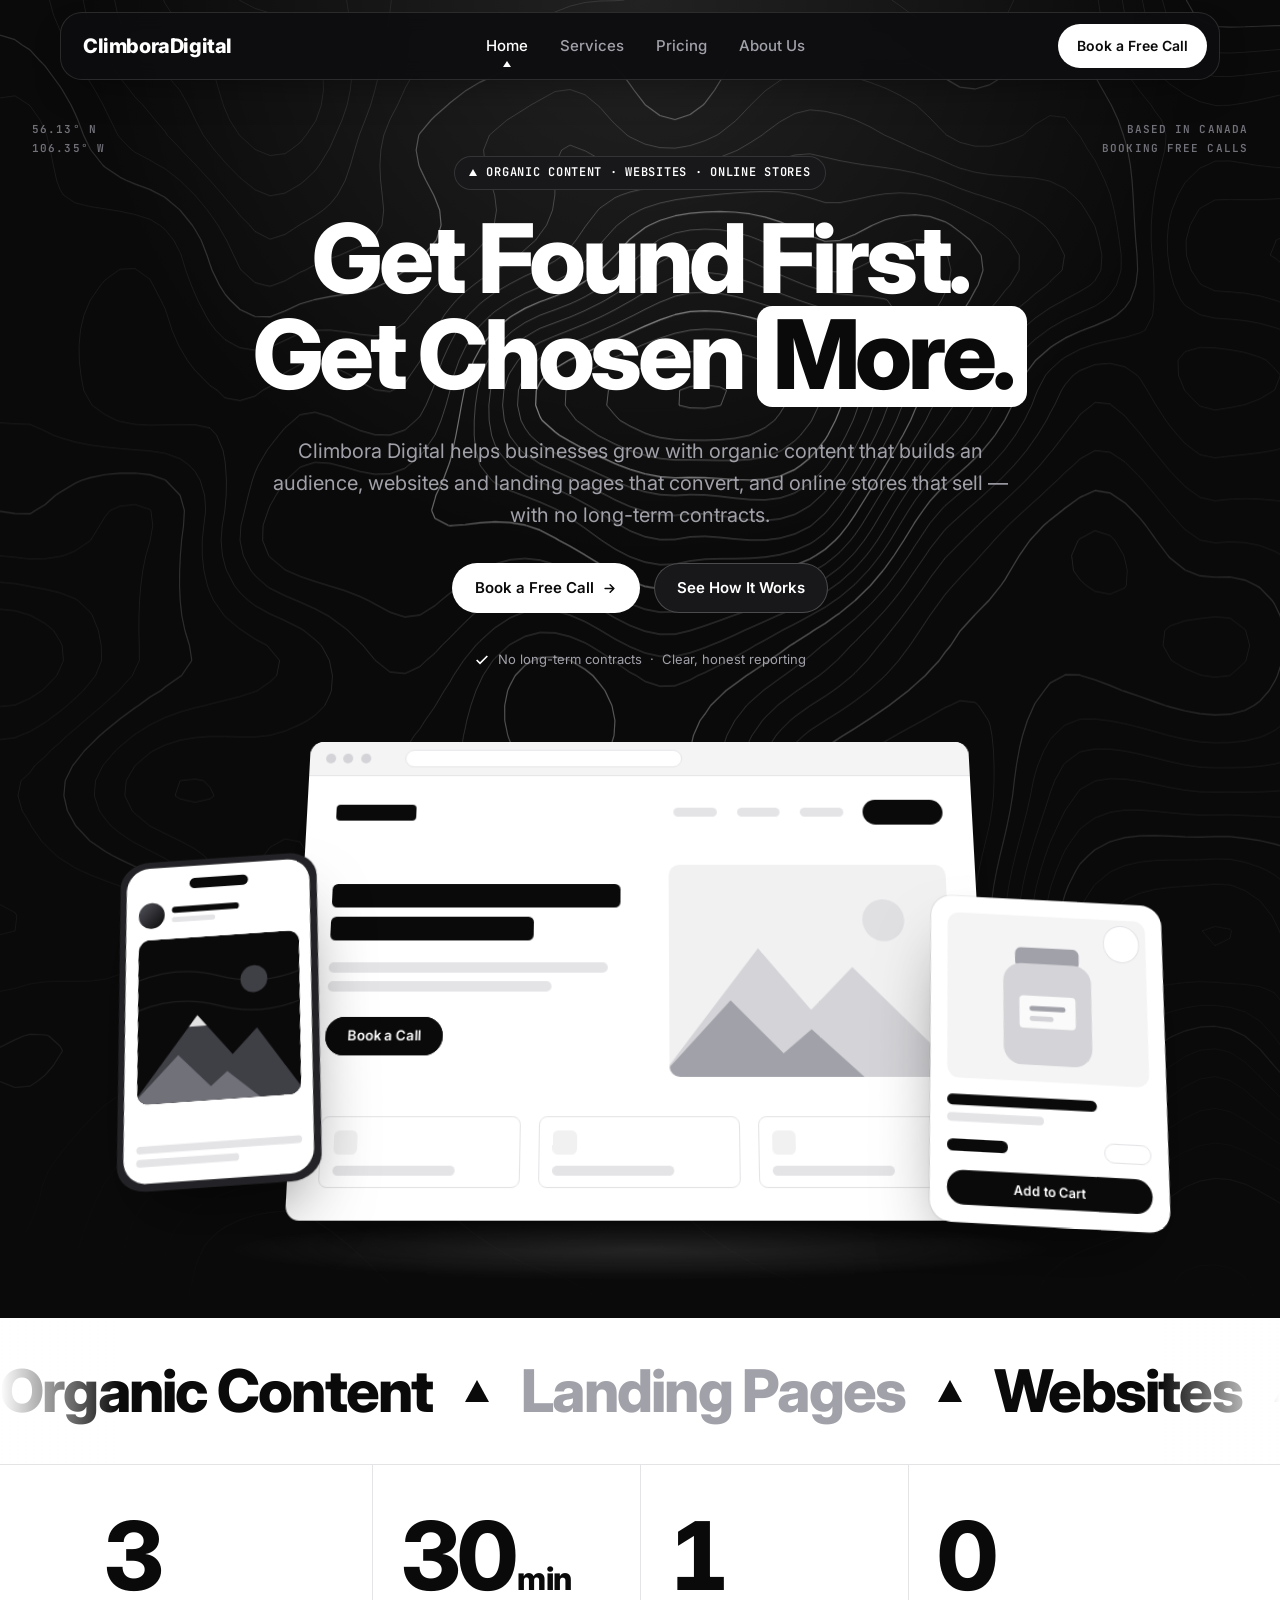
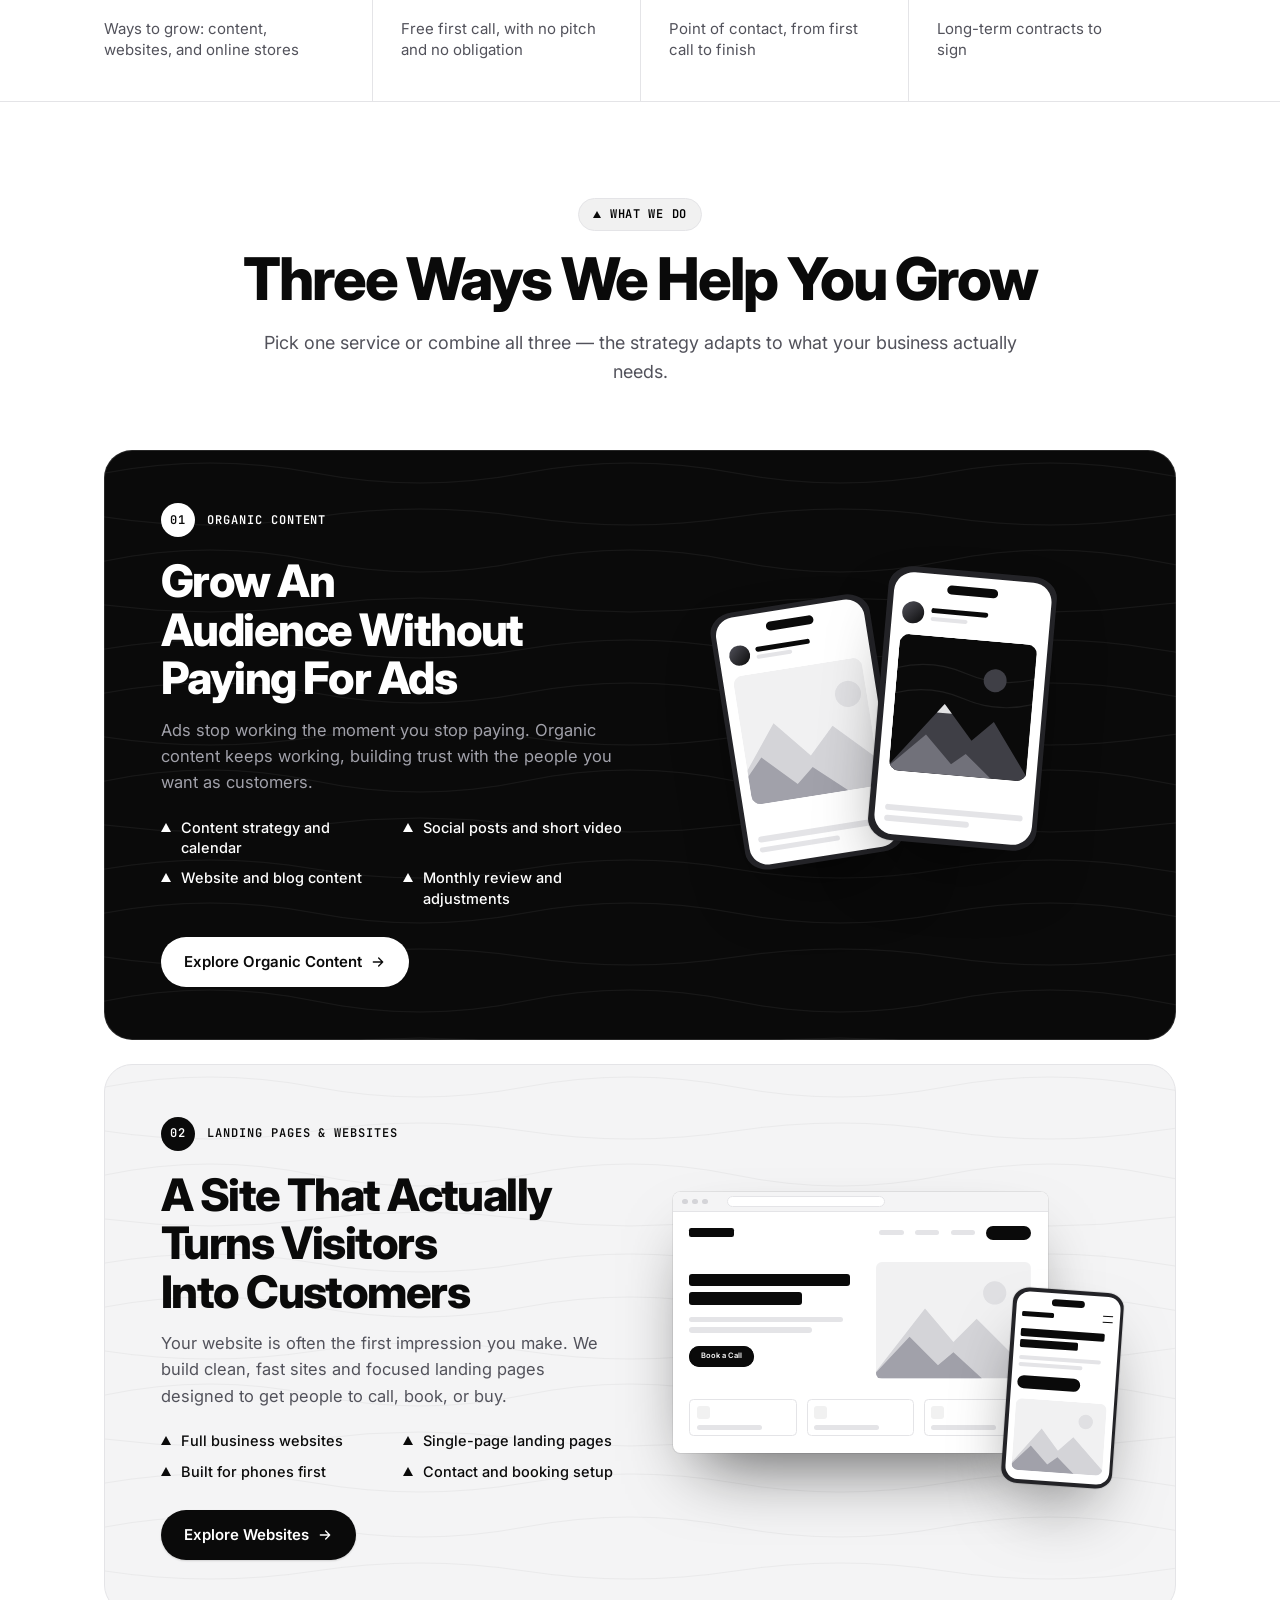
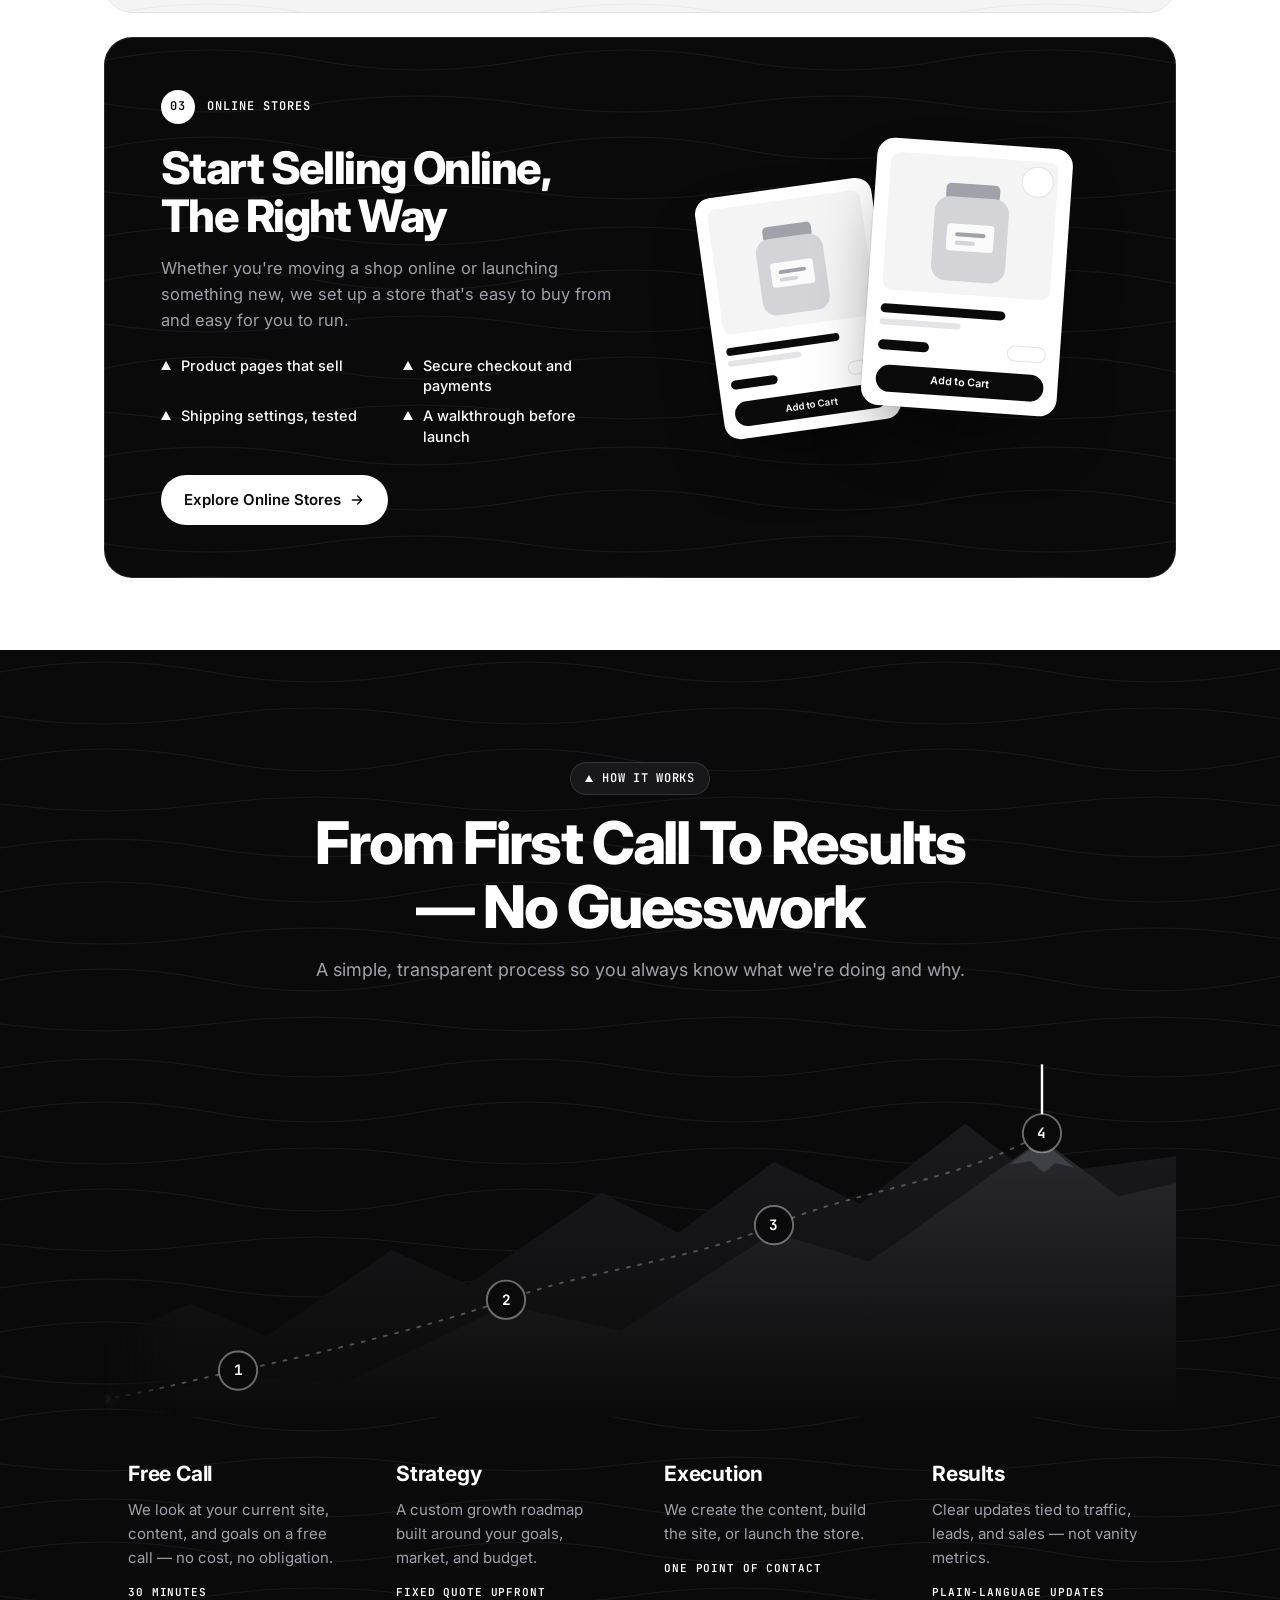
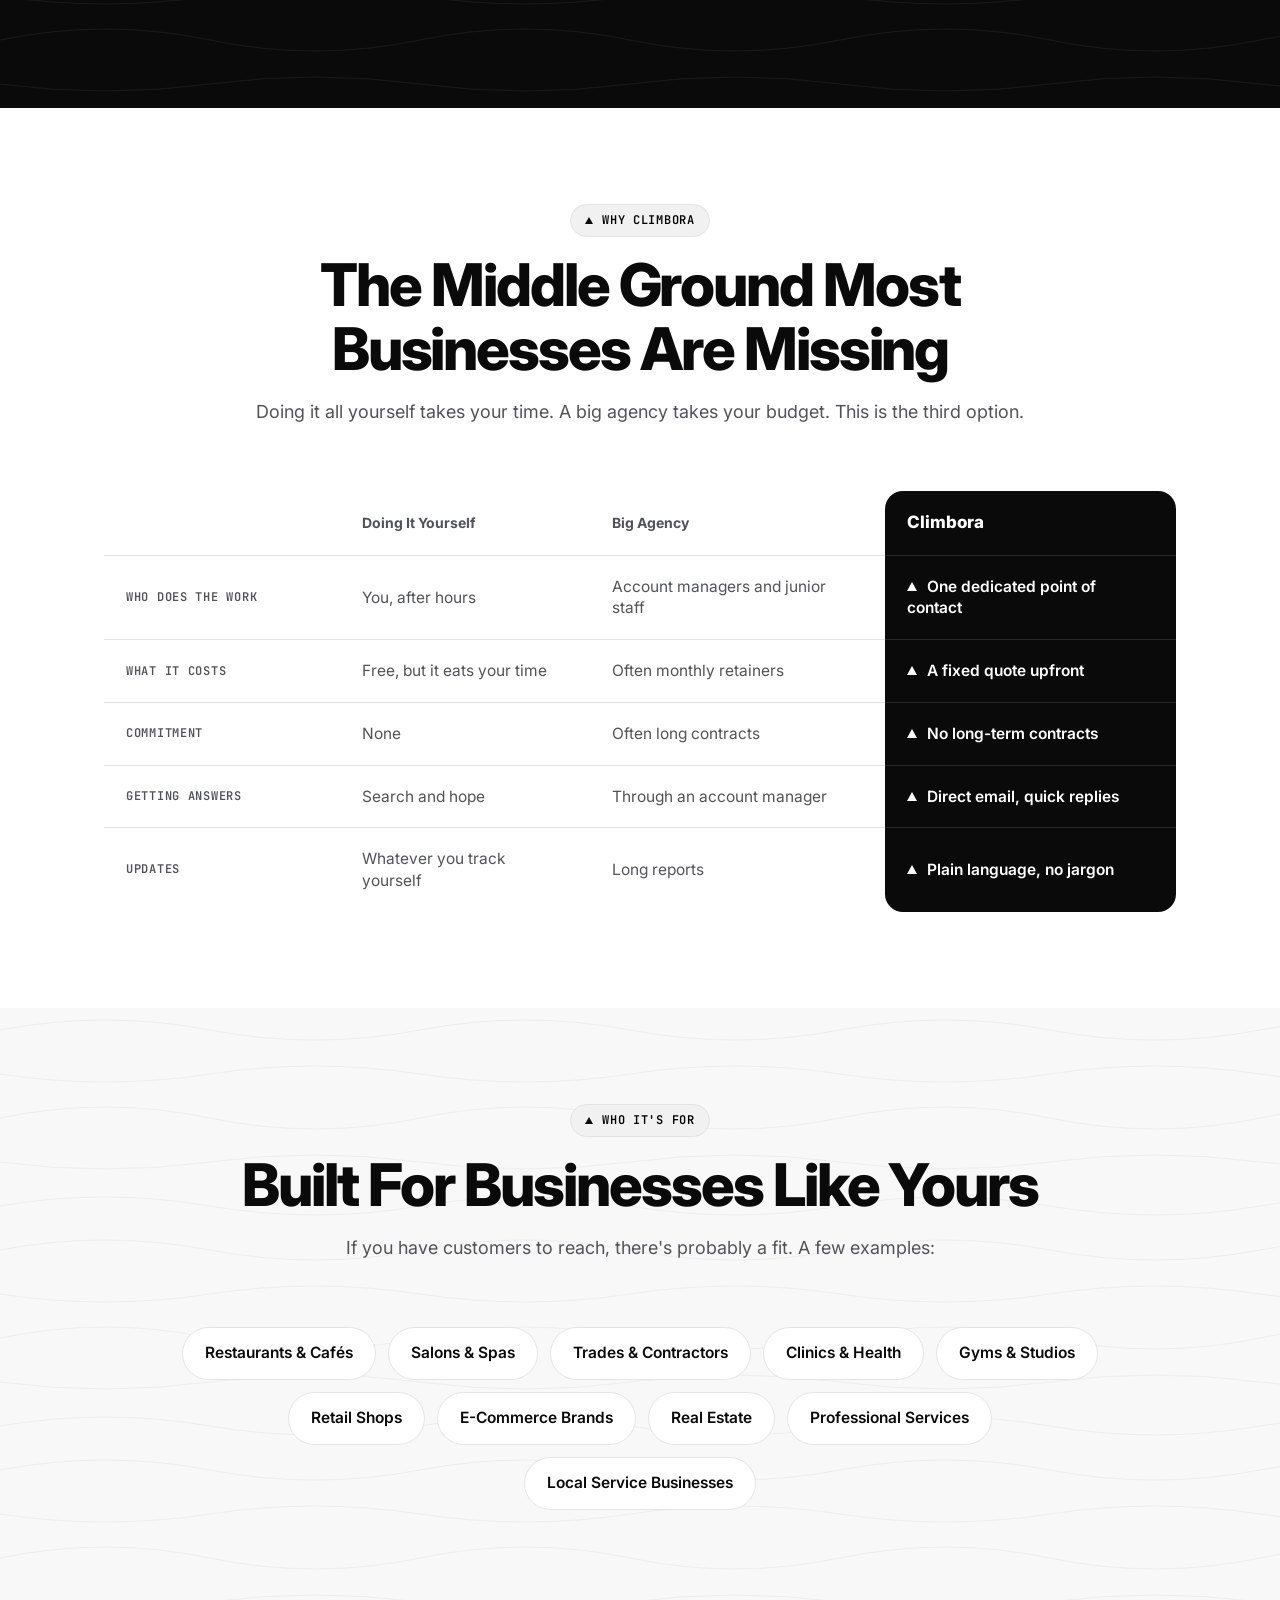
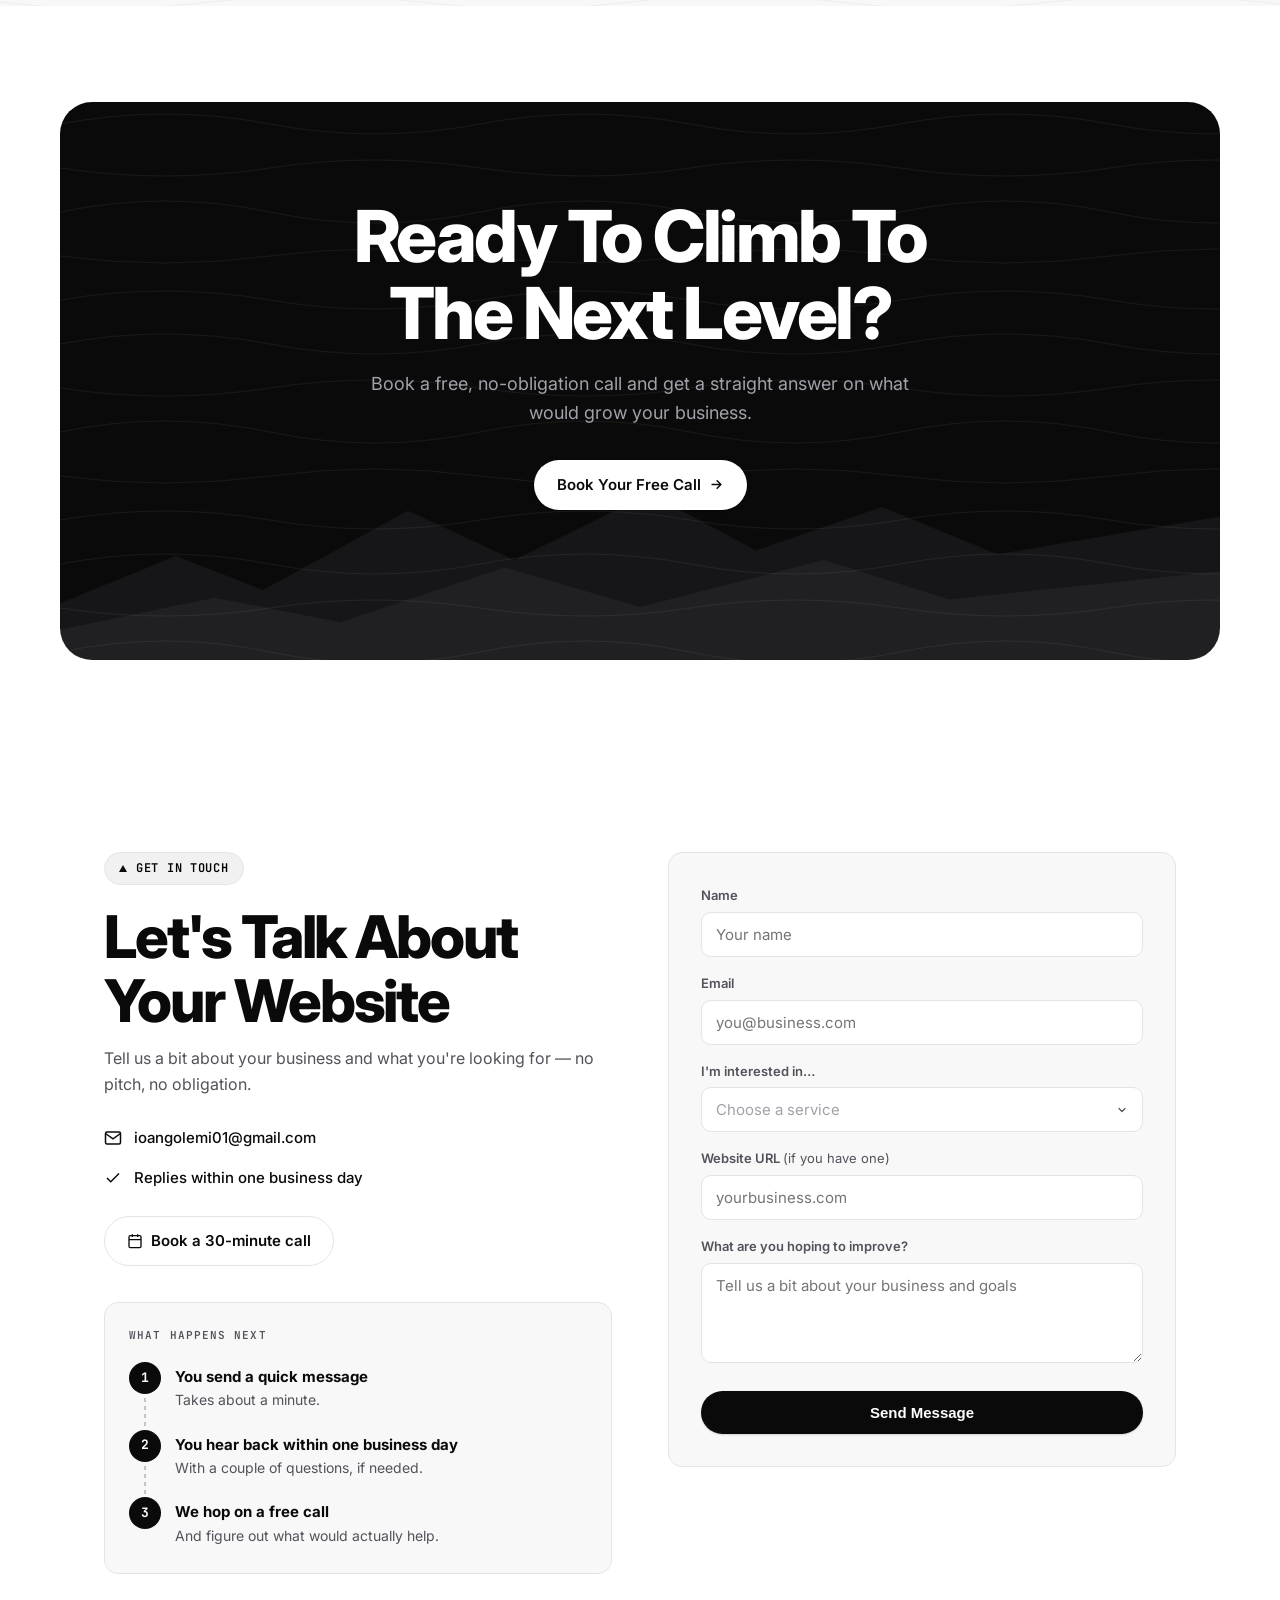
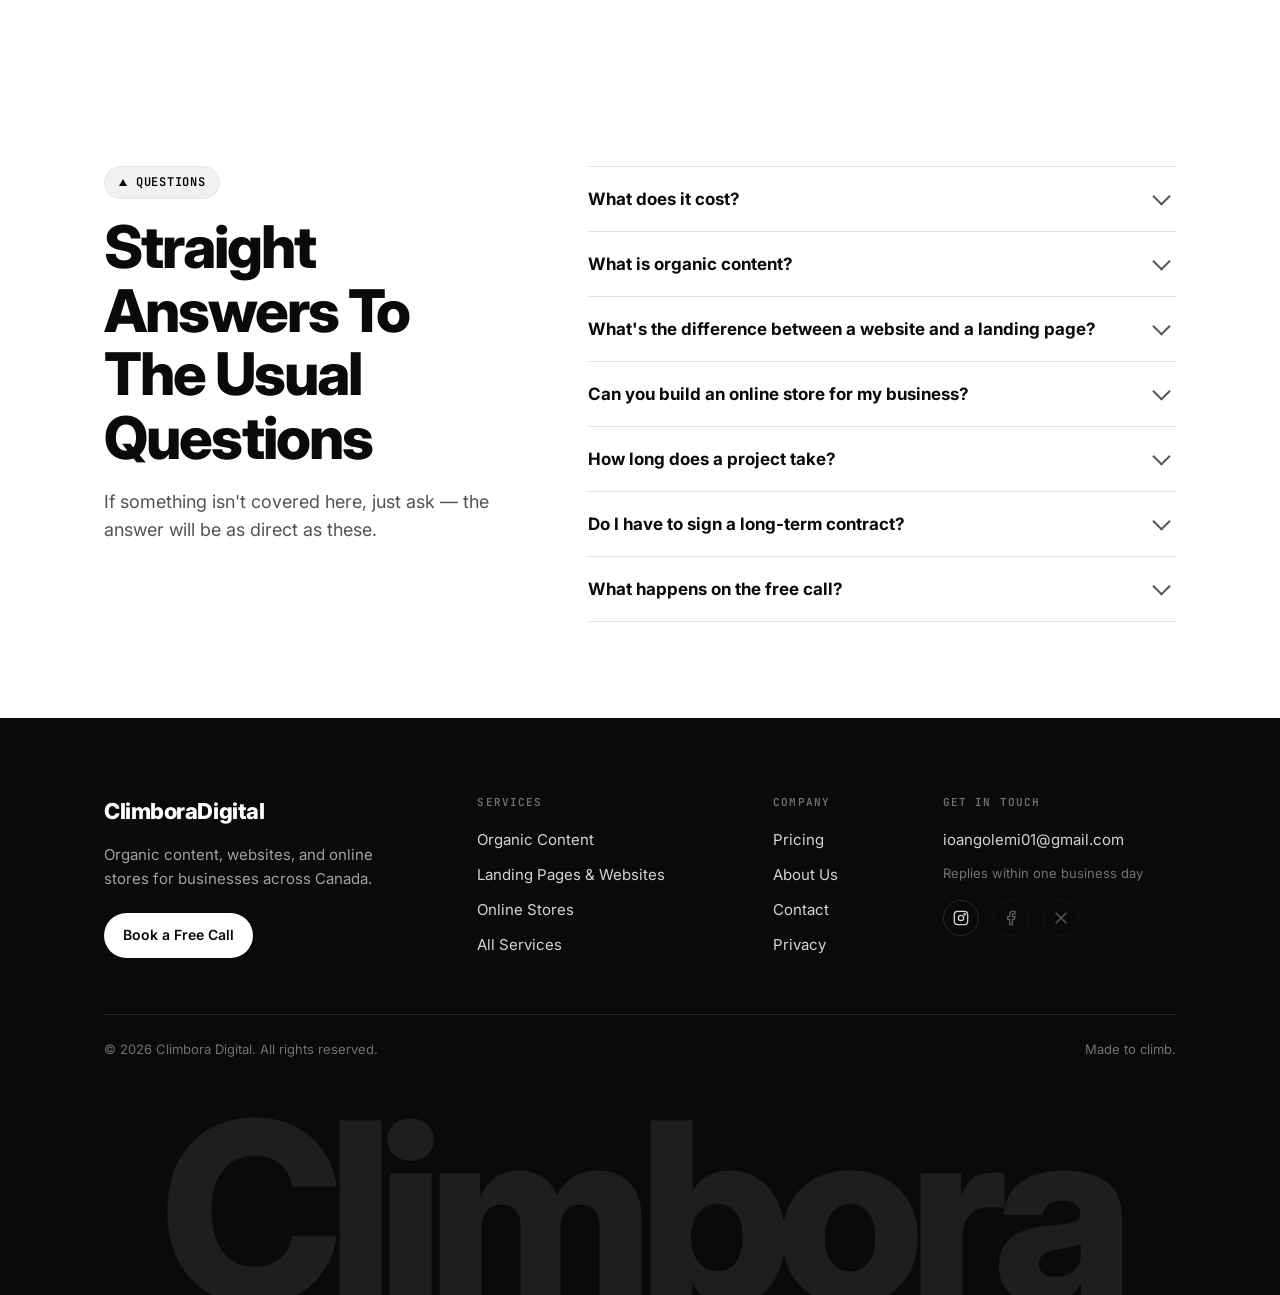
==== commit 631fcbed: "Add pricing page with tabbed packages for all three services New /pricing page with monthly and one-" ====
--- a/index.html
+++ b/index.html
@@ -80,7 +80,7 @@
       "name": "What does it cost?",
       "acceptedAnswer": {
         "@type": "Answer",
-        "text": "The first call is free. Every project gets a fixed quote upfront once we know what you need, since a single landing page and a full online store are very different jobs. No surprise invoices."
+        "text": "The first call is free. Organic content starts at $499/month, websites at $899, and online stores at $1,199, all in CAD. Your final price depends on your project, and you get a fixed quote before anything starts."
       }
     },
     {
@@ -886,8 +886,8 @@
     .faq-item.open .faq-a { max-height: 400px; }
   }
 </style>
-<link rel="stylesheet" href="/site.css?v=5">
-<script src="/site.js?v=5" defer></script>
+<link rel="stylesheet" href="/site.css?v=6">
+<script src="/site.js?v=6" defer></script>
 </head>
 <body>
 
@@ -906,6 +906,7 @@
           <a href="/online-stores"><span class="ni"><svg viewBox="0 0 24 24" fill="none" stroke="currentColor" stroke-width="2" stroke-linecap="round" stroke-linejoin="round"><path d="M6 2L3 6v14a2 2 0 002 2h14a2 2 0 002-2V6l-3-4z"/><path d="M3 6h18"/><path d="M16 10a4 4 0 01-8 0"/></svg></span><span><b>Online Stores</b><small>Start selling online</small></span></a>
         </div></div>
       </div>
+      <a href="/pricing">Pricing</a>
       <a href="/about">About Us</a>
     </div>
     <div class="nav-cta">
@@ -918,6 +919,7 @@
   <div class="mobile-menu" id="mobile-menu">
     <a href="/">Home</a>
     <a href="/services">Services</a>
+    <a href="/pricing">Pricing</a>
     <a href="/about">About Us</a>
     <a href="#contact" class="btn btn-primary btn-sm" data-cta="book">Book a Free Call</a>
   </div>
@@ -1338,7 +1340,7 @@
         <div class="faq-item">
           <button class="faq-q" type="button" aria-expanded="false">What does it cost?</button>
           <div class="faq-a">
-            <p>The first call is free. Every project gets a fixed quote upfront once we know what you need — a single landing page and a full online store are very different jobs. No surprise invoices.</p>
+            <p>The first call is free. Organic content starts at $499/month, websites at $899, and online stores at $1,199, all in CAD. Your final price depends on your project, and you get a fixed quote before anything starts. <a href="/pricing" class="inline-link">See full pricing</a></p>
           </div>
         </div>
         <div class="faq-item">
@@ -1400,6 +1402,7 @@
       </nav>
       <nav class="footer-col" aria-label="Company">
         <div class="footer-label">Company</div>
+        <a href="/pricing">Pricing</a>
         <a href="/about">About Us</a>
         <a href="#contact">Contact</a>
         <a href="/privacy">Privacy</a>
--- a/site.css
+++ b/site.css
@@ -1414,3 +1414,149 @@
   .panel { transform: none; }
   .js-ready .cal:not(.in-view) .cal-tile { opacity: 1; transform: none; }
 }
+
+/* ---------- Pricing ---------- */
+.hero-cta { display: flex; flex-wrap: wrap; gap: 12px; }
+.inline-link { color: inherit; font-weight: 600; text-decoration: underline; text-underline-offset: 3px; }
+.price-sec { padding: 64px 0 96px; }
+.price-tabs {
+  position: sticky;
+  top: calc(var(--hh) + 10px);
+  z-index: 30;
+  display: grid;
+  grid-template-columns: repeat(3, 1fr);
+  gap: 4px;
+  max-width: 620px;
+  margin: 0 auto 64px;
+  padding: 5px;
+  background: var(--bg);
+  border: 1px solid var(--line);
+  border-radius: 999px;
+  box-shadow: 0 14px 30px -18px rgba(10,10,10,0.3);
+}
+.price-tab {
+  padding: 11px 12px;
+  border-radius: 999px;
+  color: var(--ink-soft);
+  font-size: 15px;
+  font-weight: 600;
+  line-height: 1.2;
+  text-align: center;
+  transition: background-color 0.25s ease, color 0.25s ease;
+}
+.price-tab:hover { color: var(--ink); }
+.price-tab[aria-selected="true"] { background: var(--ink); color: #fff; }
+.price-panel { scroll-margin-top: 170px; }
+.price-panel + .price-panel { margin-top: 88px; }
+.js-ready .price-panel + .price-panel { margin-top: 0; }
+.js-ready .price-panel:not(.is-active) { display: none; }
+.js-ready .price-panel.is-active { animation: price-in 0.45s var(--ease); }
+.price-panel:focus { outline: none; }
+.price-panel:focus-visible { outline: 2px solid var(--ink); outline-offset: 8px; border-radius: 8px; }
+@keyframes price-in { from { opacity: 0; transform: translateY(10px); } }
+.price-head { display: flex; align-items: flex-end; justify-content: space-between; gap: 24px; margin-bottom: 32px; }
+.price-head h2 { margin-bottom: 8px; font-size: clamp(30px, 3.6vw, 44px); }
+.price-head p { color: var(--ink-soft); font-size: 17px; }
+.price-billing {
+  flex-shrink: 0;
+  padding: 7px 13px;
+  border: 1px solid var(--line);
+  border-radius: 999px;
+  background: #F1F1F1;
+  font-family: var(--font-mono);
+  font-size: 11px;
+  font-weight: 600;
+  letter-spacing: 0.08em;
+  text-transform: uppercase;
+}
+.price-grid { display: grid; gap: 20px; align-items: stretch; }
+.price-grid.cols-2 { grid-template-columns: repeat(2, 1fr); }
+.price-grid.cols-3 { grid-template-columns: repeat(3, 1fr); }
+.price-card {
+  position: relative;
+  display: flex;
+  flex-direction: column;
+  padding: 32px 28px 28px;
+  background: var(--bg);
+  border: 1px solid var(--line);
+  border-radius: 20px;
+  transition: transform 0.35s var(--ease), box-shadow 0.35s ease, border-color 0.3s ease;
+}
+.price-card:hover { transform: translateY(-4px); border-color: #C4C4C8; box-shadow: 0 24px 44px -28px rgba(10,10,10,0.35); }
+.price-card h3 { font-size: 20px; font-weight: 700; letter-spacing: -0.01em; }
+.price-card.is-rec { background: var(--ink) var(--contour-dark); border-color: var(--ink); color: #fff; }
+.price-badge {
+  position: absolute;
+  top: 28px;
+  right: 24px;
+  padding: 5px 10px;
+  border-radius: 999px;
+  background: #fff;
+  color: var(--ink);
+  font-family: var(--font-mono);
+  font-size: 10.5px;
+  font-weight: 600;
+  letter-spacing: 0.08em;
+  text-transform: uppercase;
+}
+.price-tag { margin-top: 18px; }
+.price-tag small { display: block; min-height: 18px; font-family: var(--font-mono); font-size: 11px; font-weight: 600; letter-spacing: 0.08em; text-transform: uppercase; color: var(--ink-soft); }
+.price-tag strong { font-size: clamp(42px, 4.4vw, 54px); font-weight: 800; line-height: 1.1; letter-spacing: -0.04em; }
+.price-tag em { margin-left: 7px; font-size: 14px; font-style: normal; font-weight: 500; color: var(--ink-soft); }
+.price-type { margin-top: 4px; font-size: 14px; color: var(--ink-soft); }
+.is-rec .price-tag small, .is-rec .price-tag em, .is-rec .price-type { color: var(--muted); }
+.price-list { list-style: none; display: grid; gap: 11px; font-size: 15px; line-height: 1.4; }
+.price-card .price-list { flex: 1; align-content: start; margin: 22px 0 28px; padding-top: 22px; border-top: 1px solid var(--line); }
+.is-rec .price-list { border-top-color: var(--edge); }
+.price-list li { display: flex; gap: 11px; }
+.price-list li::before {
+  content: "";
+  flex-shrink: 0;
+  align-self: flex-start;
+  margin-top: 6px;
+  border-left: 5px solid transparent;
+  border-right: 5px solid transparent;
+  border-bottom: 9px solid currentColor;
+}
+.price-card .btn { width: 100%; white-space: normal; text-align: center; }
+.is-rec .btn-primary { background: #fff; color: var(--ink); box-shadow: none; }
+.is-rec .btn-primary:hover { background: #E4E4E7; }
+.price-addon {
+  display: flex;
+  align-items: center;
+  justify-content: space-between;
+  gap: 40px;
+  margin-top: 20px;
+  padding: 28px;
+  background: var(--bg-alt) var(--contour-light);
+  border: 1px solid var(--line);
+  border-radius: 20px;
+}
+.price-addon h3 { margin-bottom: 14px; font-size: 19px; font-weight: 700; }
+.price-addon p { color: var(--ink-soft); font-size: 15px; }
+.price-list.two { grid-template-columns: repeat(2, minmax(0, 1fr)); gap: 9px 28px; }
+.price-addon-side { flex-shrink: 0; display: flex; align-items: center; gap: 24px; }
+.price-addon .price-tag { margin: 0; }
+.price-addon .price-tag strong { font-size: 34px; }
+.price-note { margin-top: 18px; text-align: center; font-size: 14px; color: var(--ink-soft); }
+.price-terms { max-width: 720px; margin: 56px auto 0; padding-top: 24px; border-top: 1px solid var(--line); text-align: center; font-size: 14px; line-height: 1.6; color: var(--ink-soft); }
+.price-faq { background: var(--bg-alt) var(--contour-light); }
+@media (max-width: 960px) {
+  .price-grid.cols-2, .price-grid.cols-3 { grid-template-columns: 1fr; max-width: 560px; margin-left: auto; margin-right: auto; }
+  .price-addon { flex-direction: column; align-items: stretch; gap: 22px; max-width: 560px; margin-left: auto; margin-right: auto; }
+  .price-addon-side { justify-content: space-between; flex-wrap: wrap; }
+  .price-head { flex-direction: column; align-items: flex-start; gap: 12px; max-width: 560px; margin-left: auto; margin-right: auto; }
+}
+@media (max-width: 900px) { .offer-hero .hero-cta { justify-content: center; } }
+@media (max-width: 680px) {
+  .price-sec { padding: 40px 0 72px; }
+  .price-tabs { top: calc(var(--hh) + 6px); margin-bottom: 40px; border-radius: 18px; }
+  .price-tab { padding: 10px 6px; border-radius: 14px; font-size: 13px; }
+  .price-card { padding: 28px 22px 22px; }
+  .price-list.two { grid-template-columns: 1fr; }
+  .price-addon { padding: 22px; }
+}
+@media (prefers-reduced-motion: reduce) {
+  .js-ready .price-panel.is-active { animation: none; }
+  .price-card:hover { transform: none; }
+}
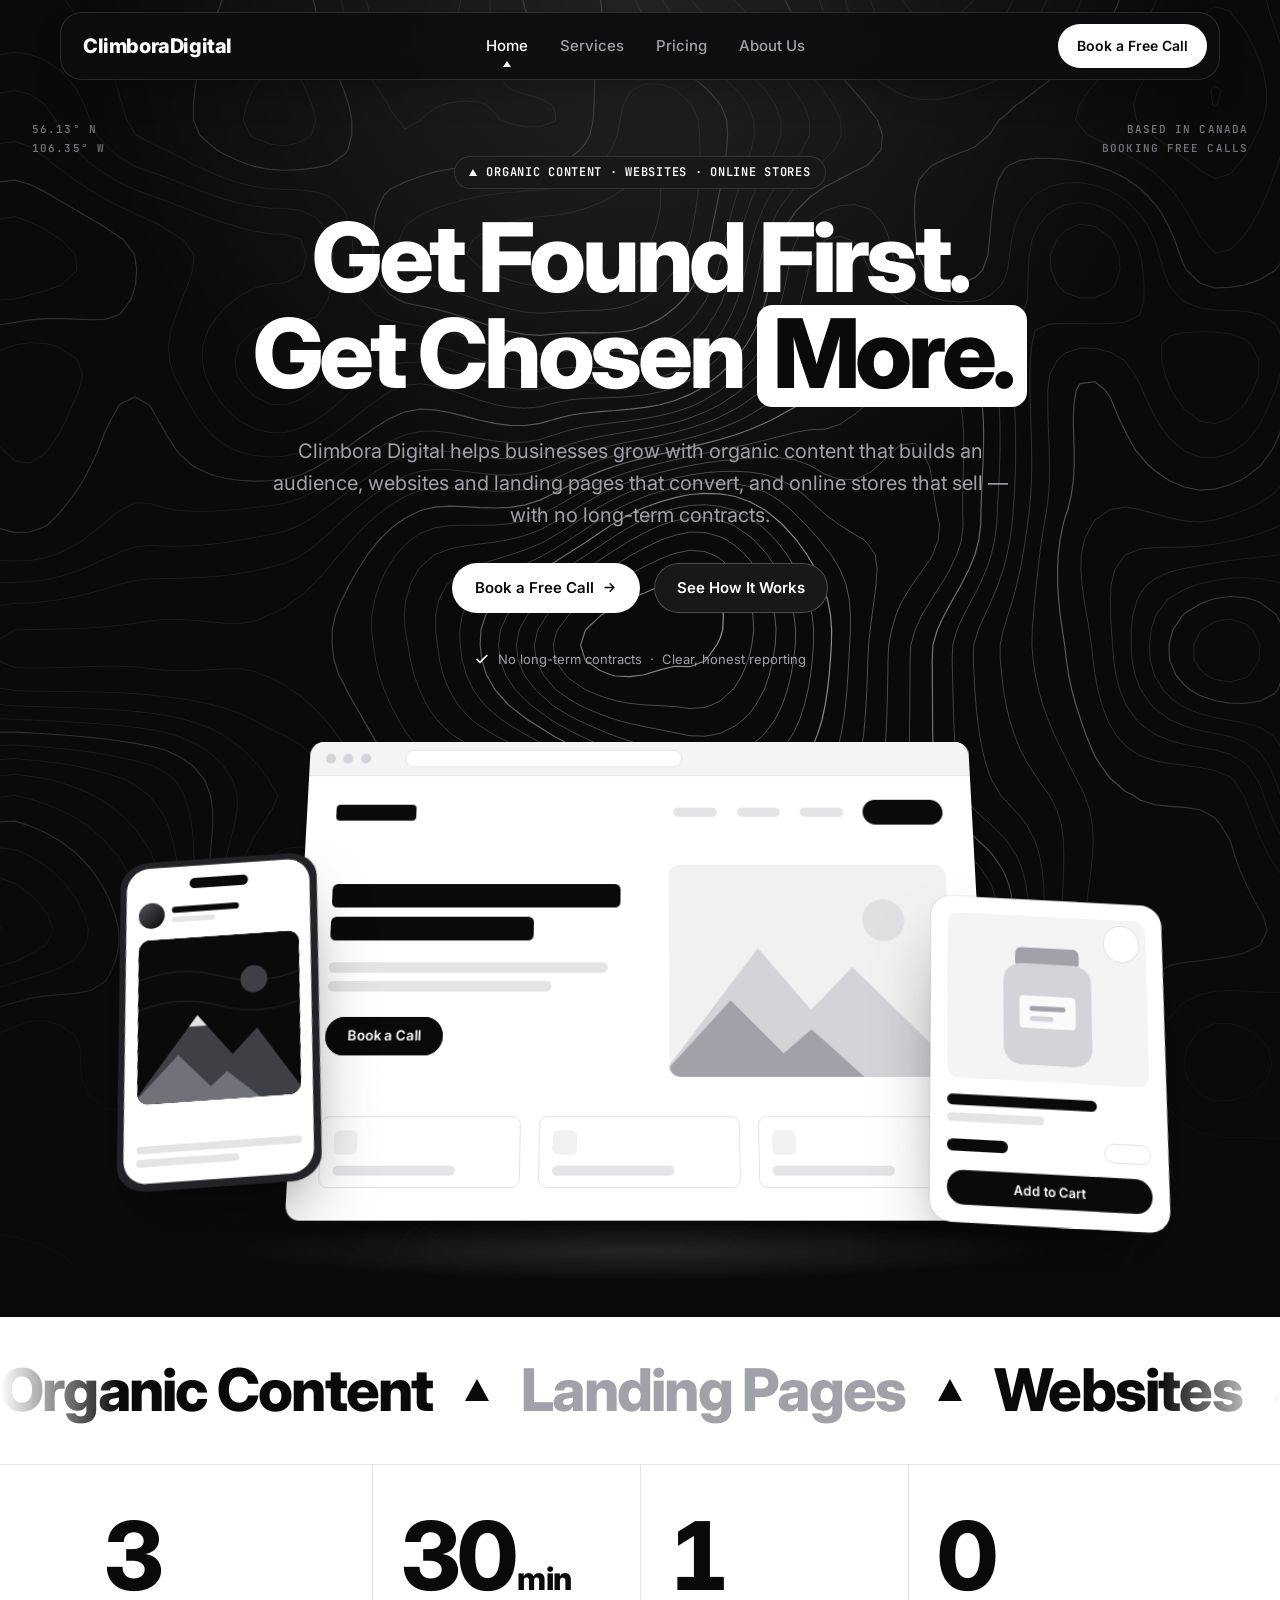
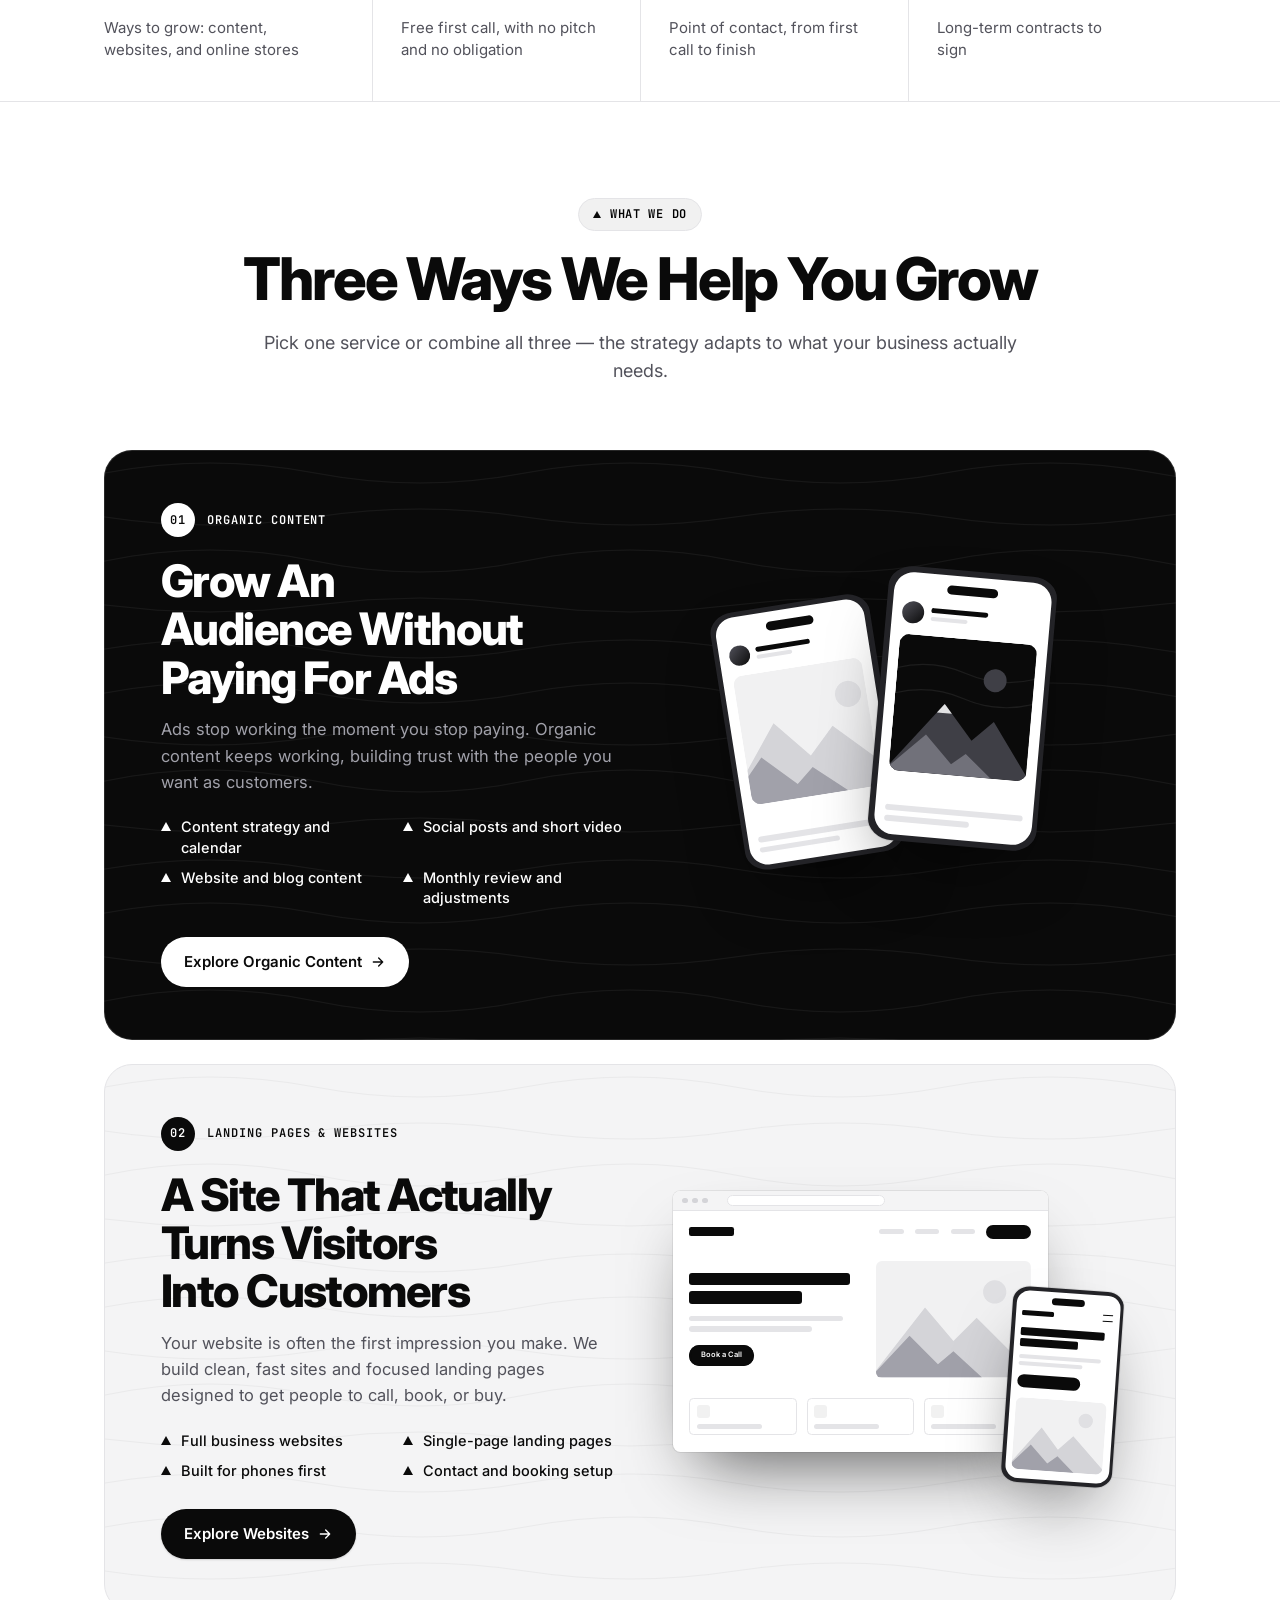
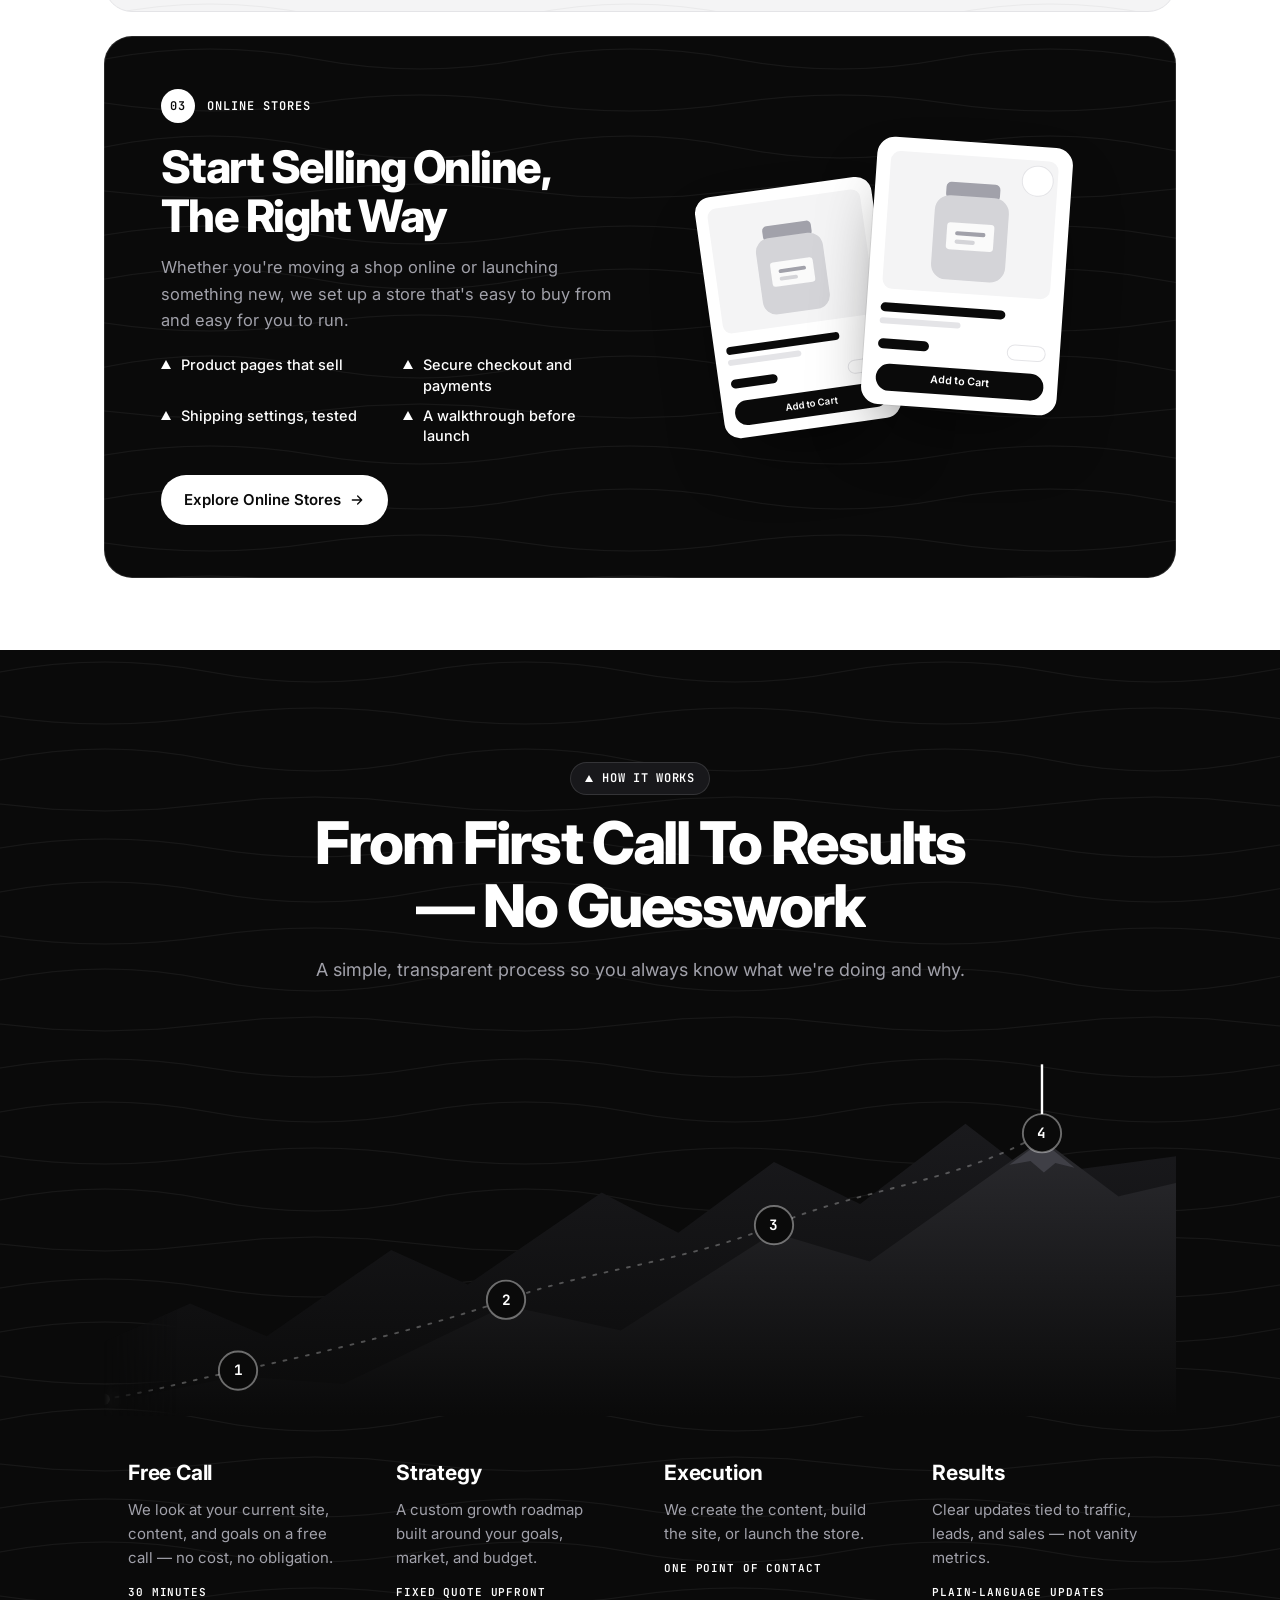
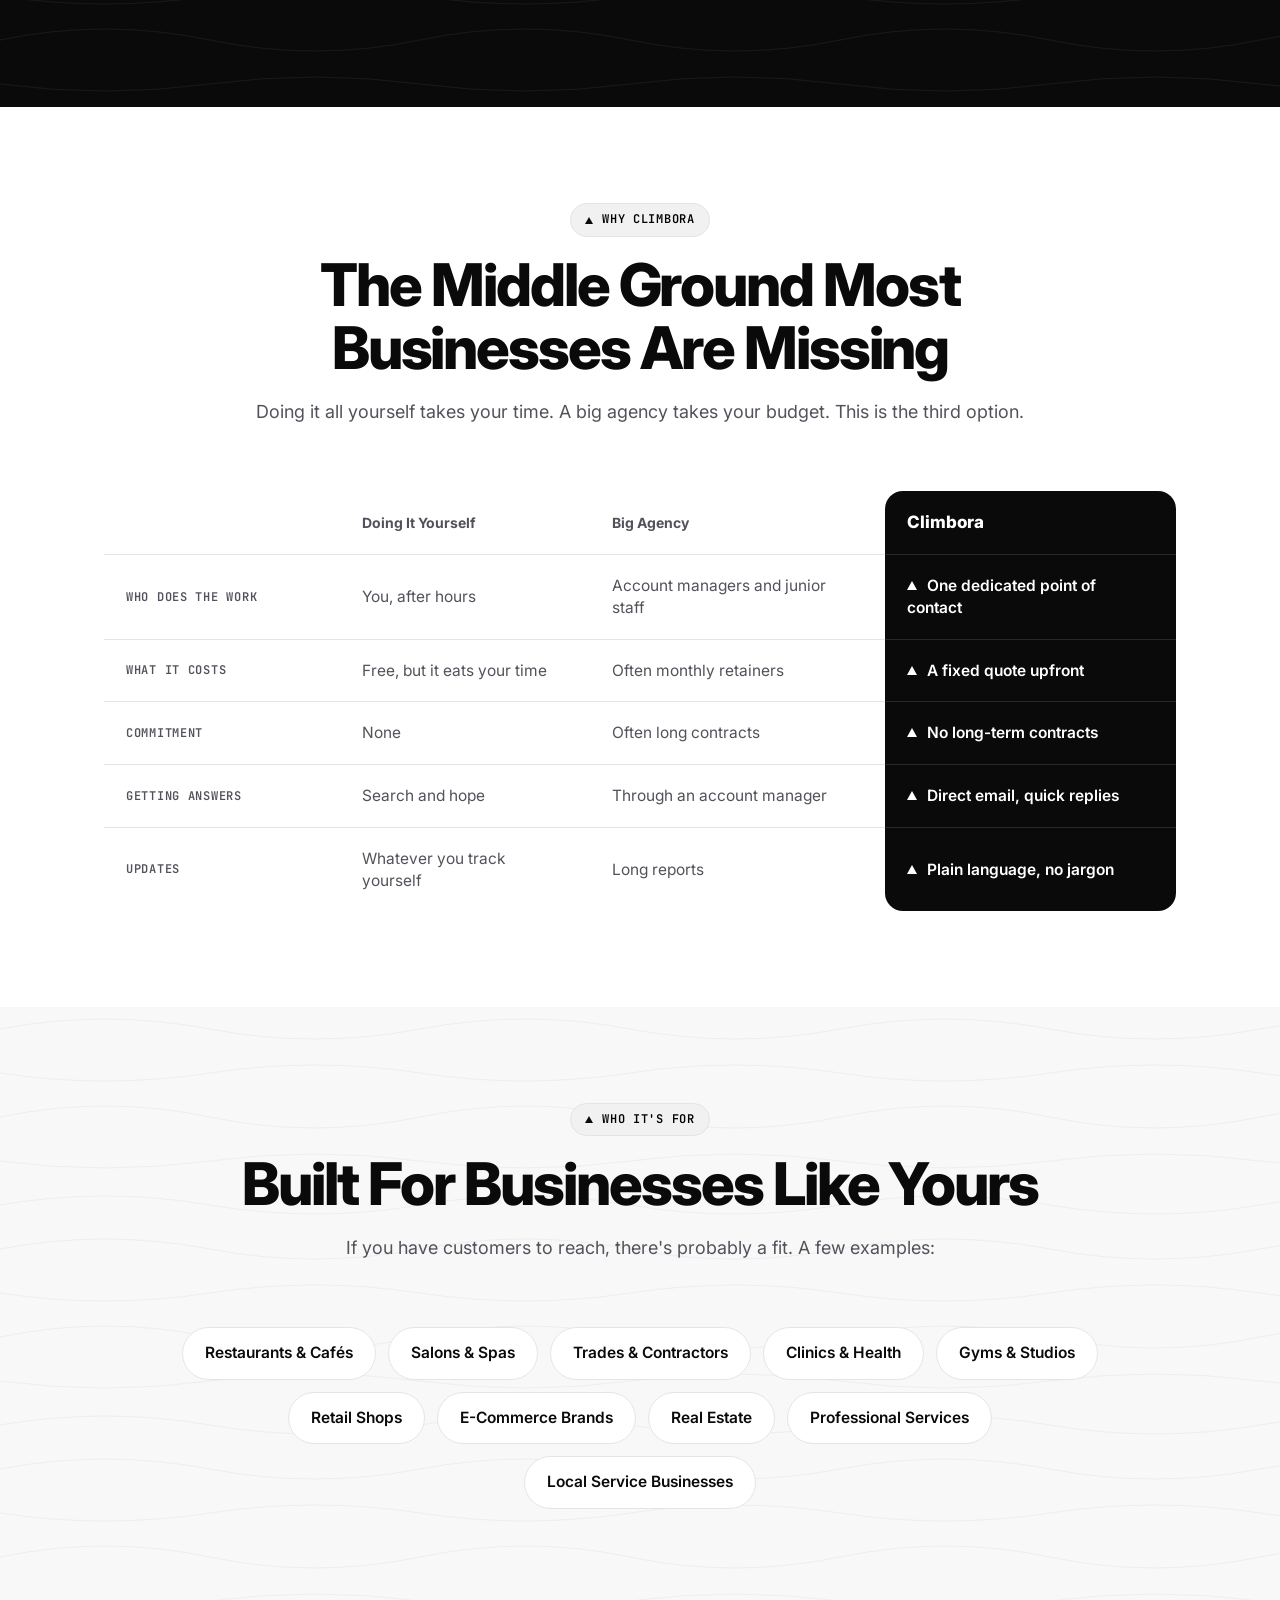
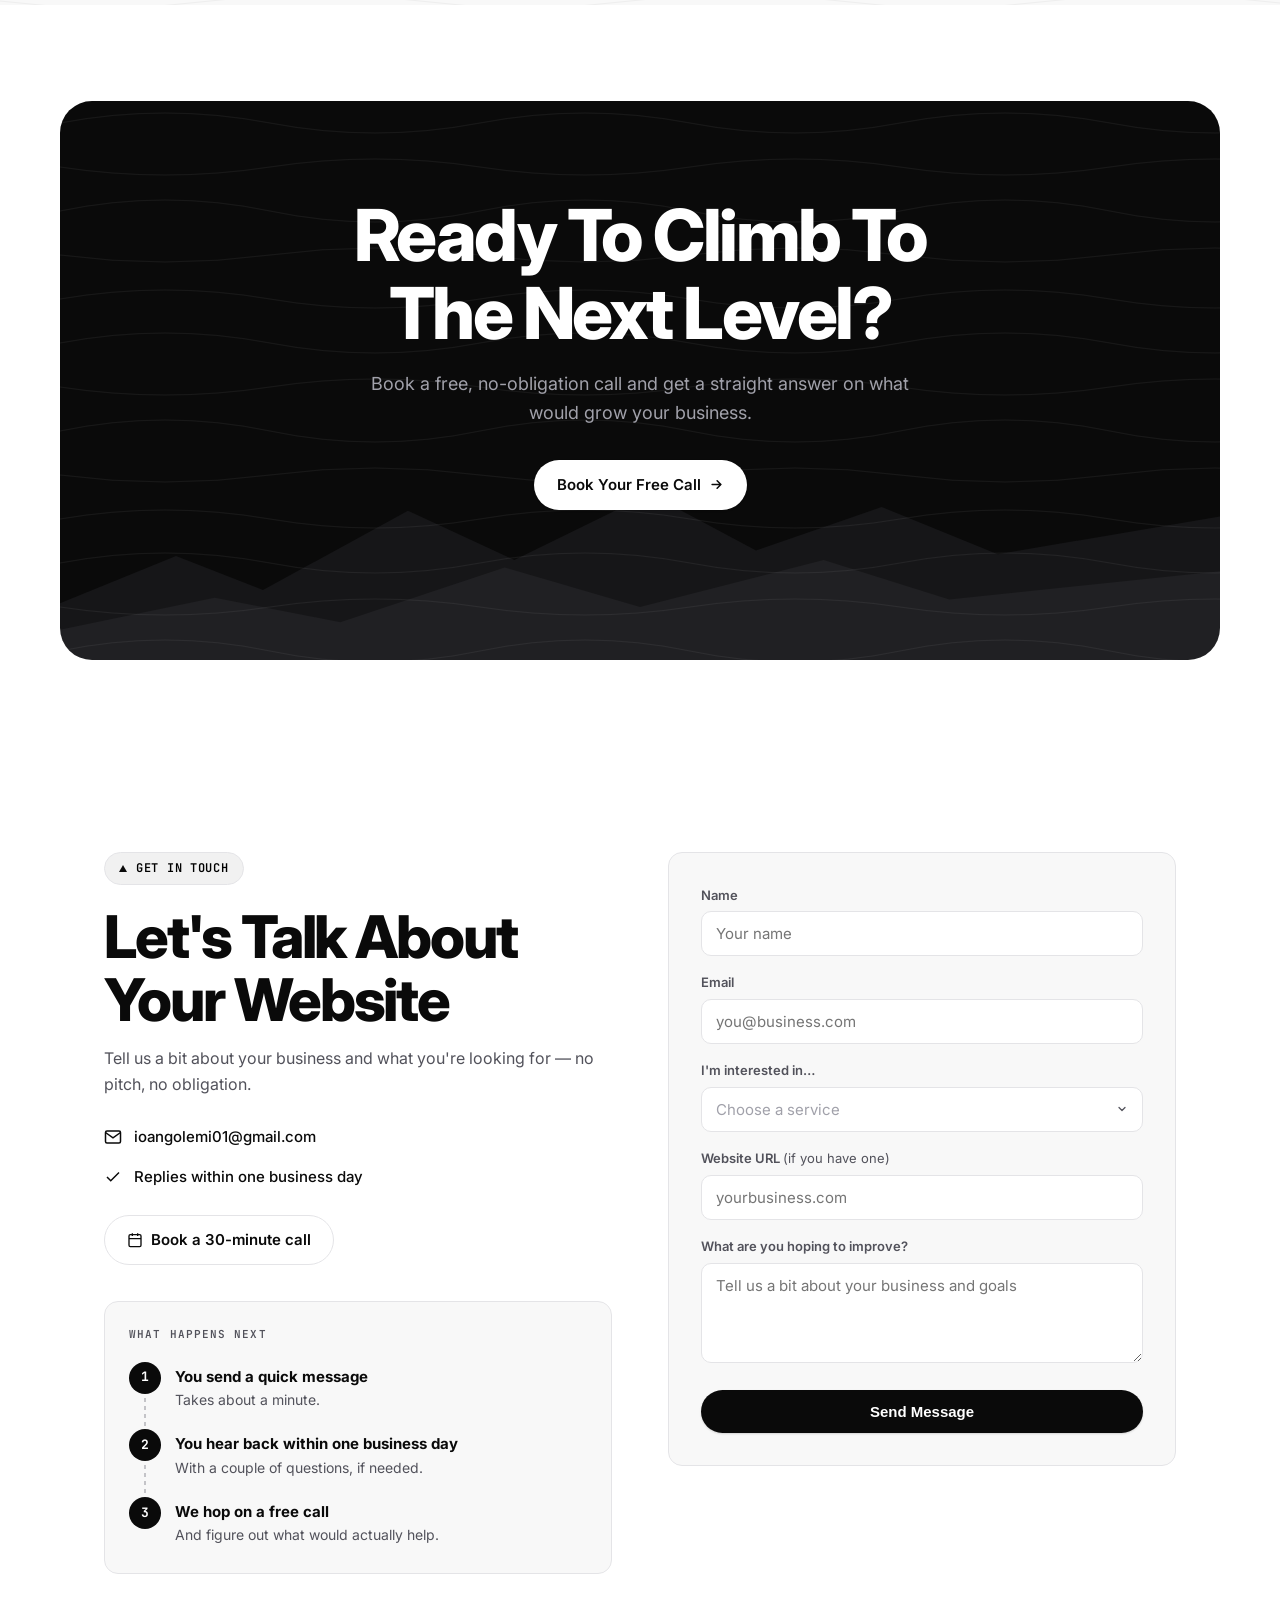
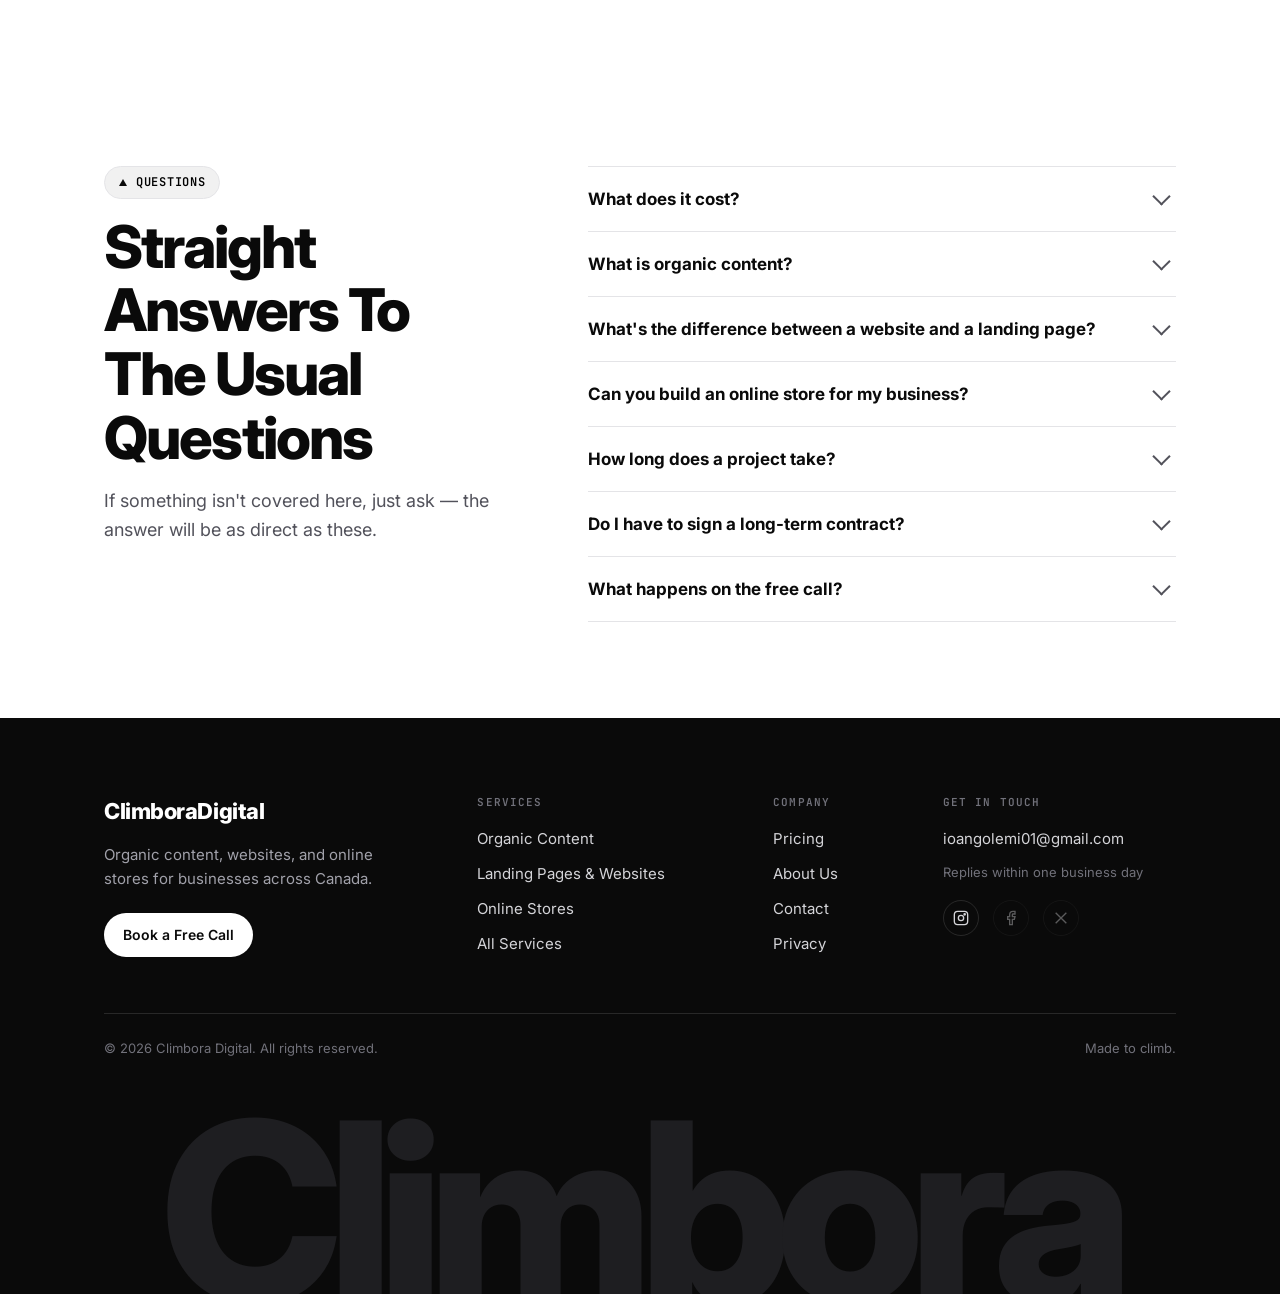
==== commit c98742bd: "Remove stray text from pricing head; let dark sections reach the page top Co-Authored-By: Claude Opu" ====
--- a/index.html
+++ b/index.html
@@ -886,8 +886,8 @@
     .faq-item.open .faq-a { max-height: 400px; }
   }
 </style>
-<link rel="stylesheet" href="/site.css?v=6">
-<script src="/site.js?v=6" defer></script>
+<link rel="stylesheet" href="/site.css?v=7">
+<script src="/site.js?v=7" defer></script>
 </head>
 <body>
 
--- a/site.css
+++ b/site.css
@@ -614,7 +614,7 @@
   --panel: #131315;
   --ease: cubic-bezier(0.16, 1, 0.3, 1);
 }
-html { scroll-padding-top: 100px; }
+html { scroll-padding-top: 100px; background: var(--ink); }
 body { overflow-x: clip; }
 
 h2 {
@@ -647,16 +647,19 @@
 .hero .btn-ghost:hover, .page-hero .btn-ghost:hover { background: #27272A; border-color: rgba(255,255,255,0.45); }
 
 /* ---------- Floating glass header ---------- */
+/* Fixed, so the first section starts at the very top of the page behind it */
 header {
+  position: fixed;
   top: 12px;
+  left: 0;
+  right: 0;
   width: min(1160px, calc(100% - 24px));
-  margin: 12px auto 0;
+  margin: 0 auto;
   background: rgba(14,14,16,0.92);
   border: 1px solid var(--edge);
   border-radius: 22px;
   box-shadow: 0 16px 40px -20px rgba(0,0,0,0.6);
 }
-main { margin-top: calc(-1 * var(--hh)); }
 nav { max-width: none; padding: 11px 12px 11px 22px; }
 header .logo, header .logo span { color: #fff; }
 .nav-links { align-items: center; color: var(--muted); }
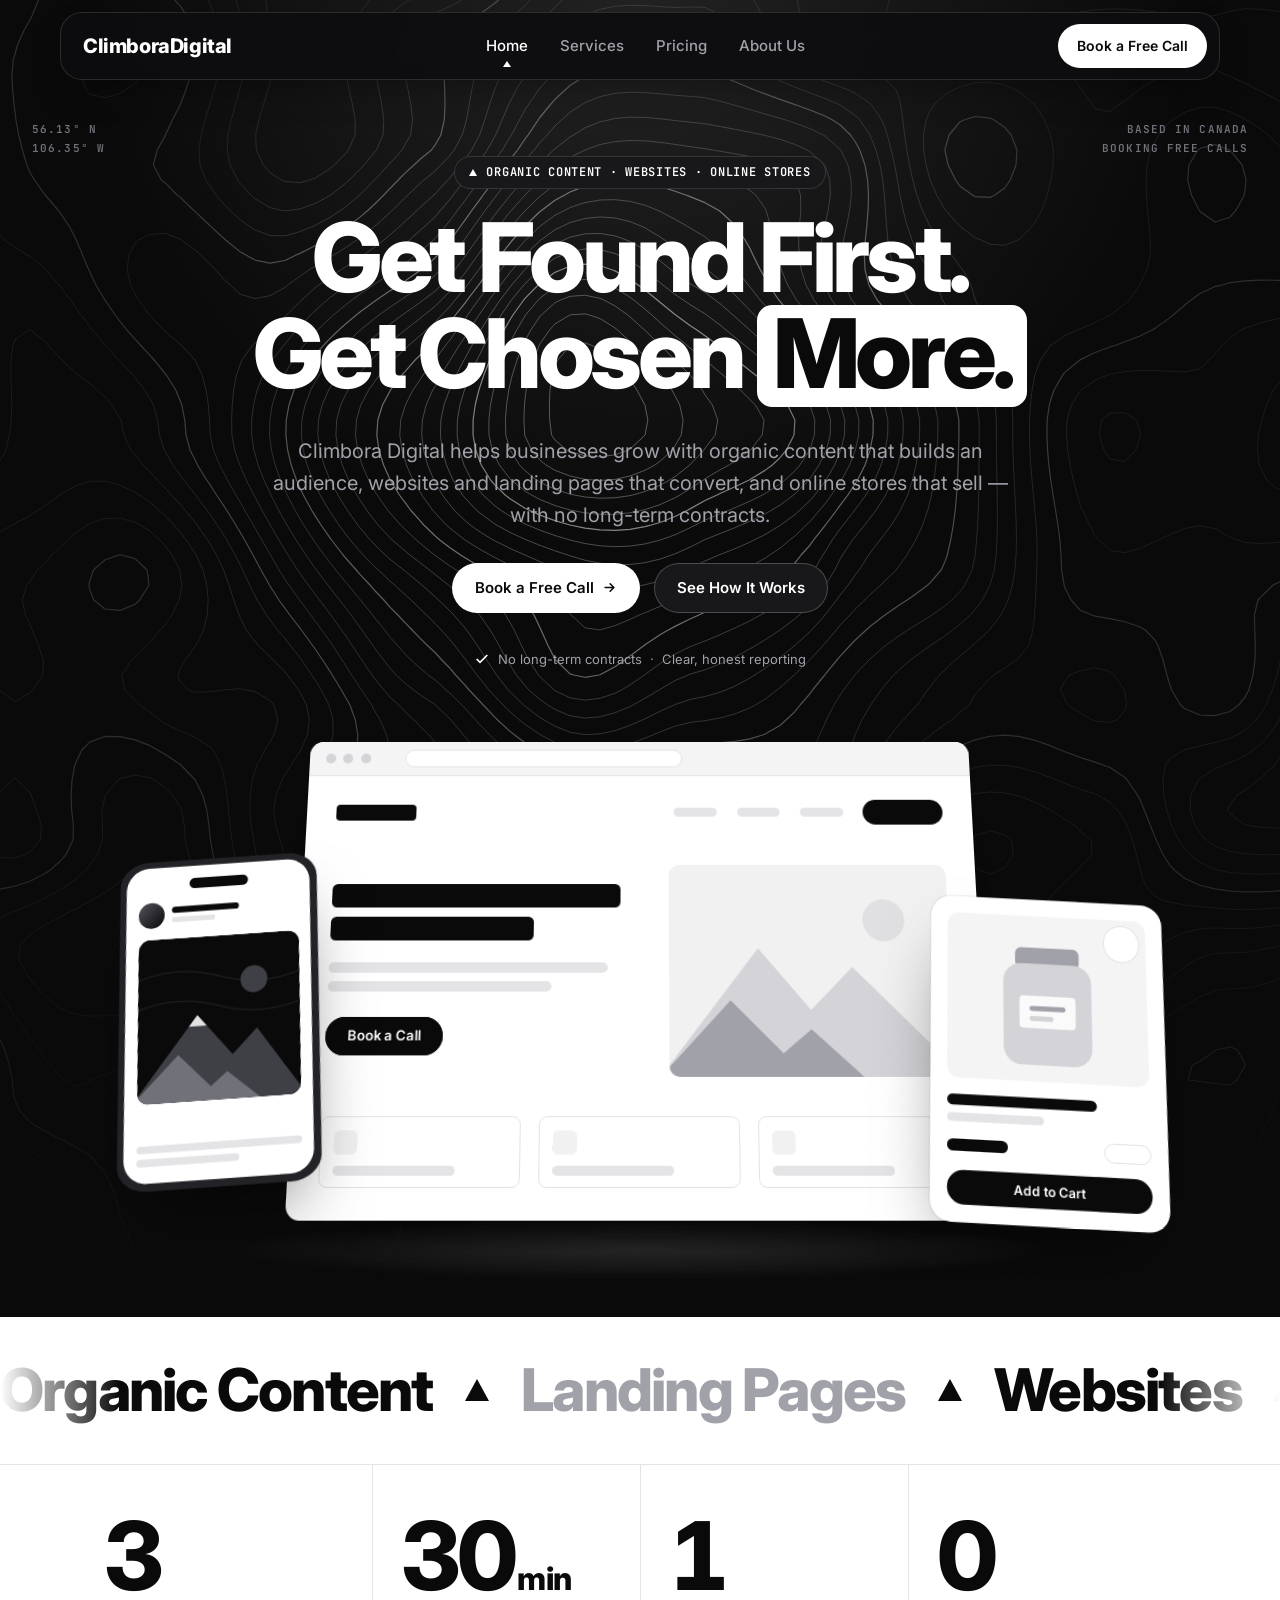
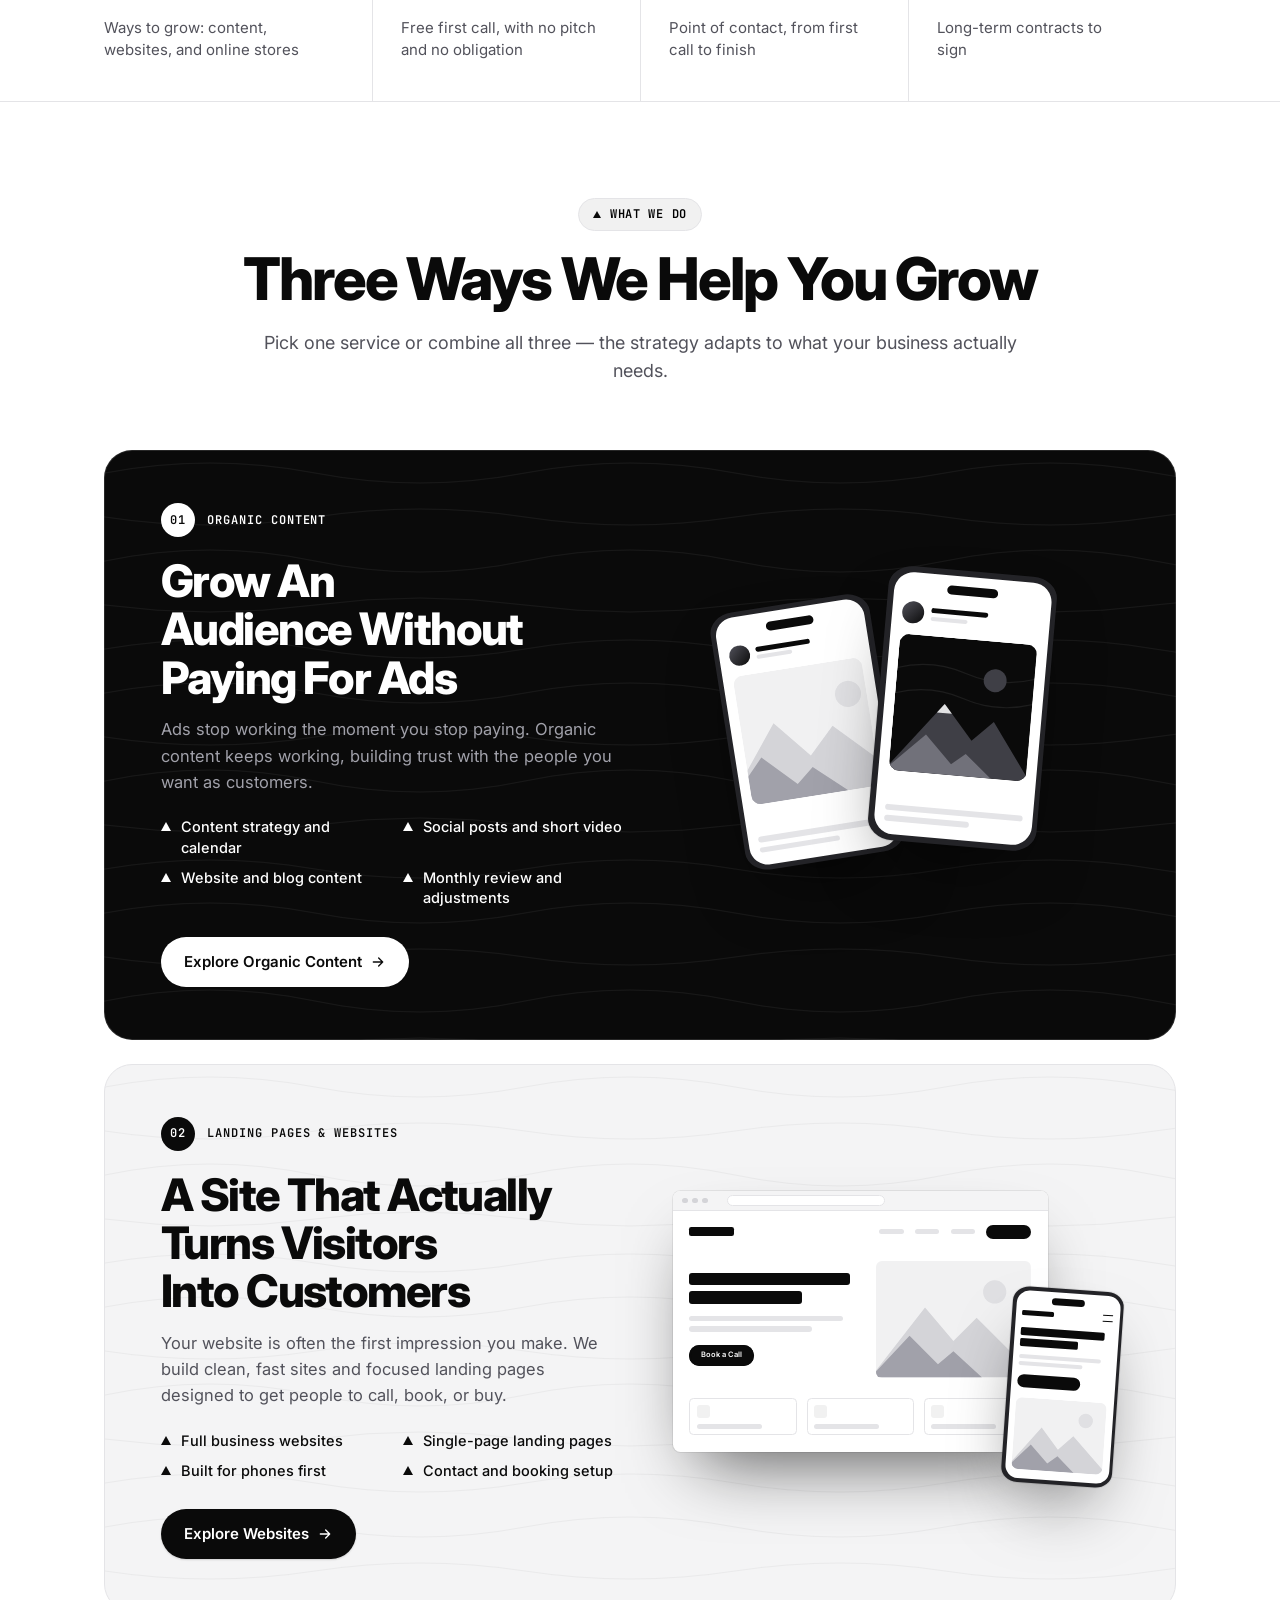
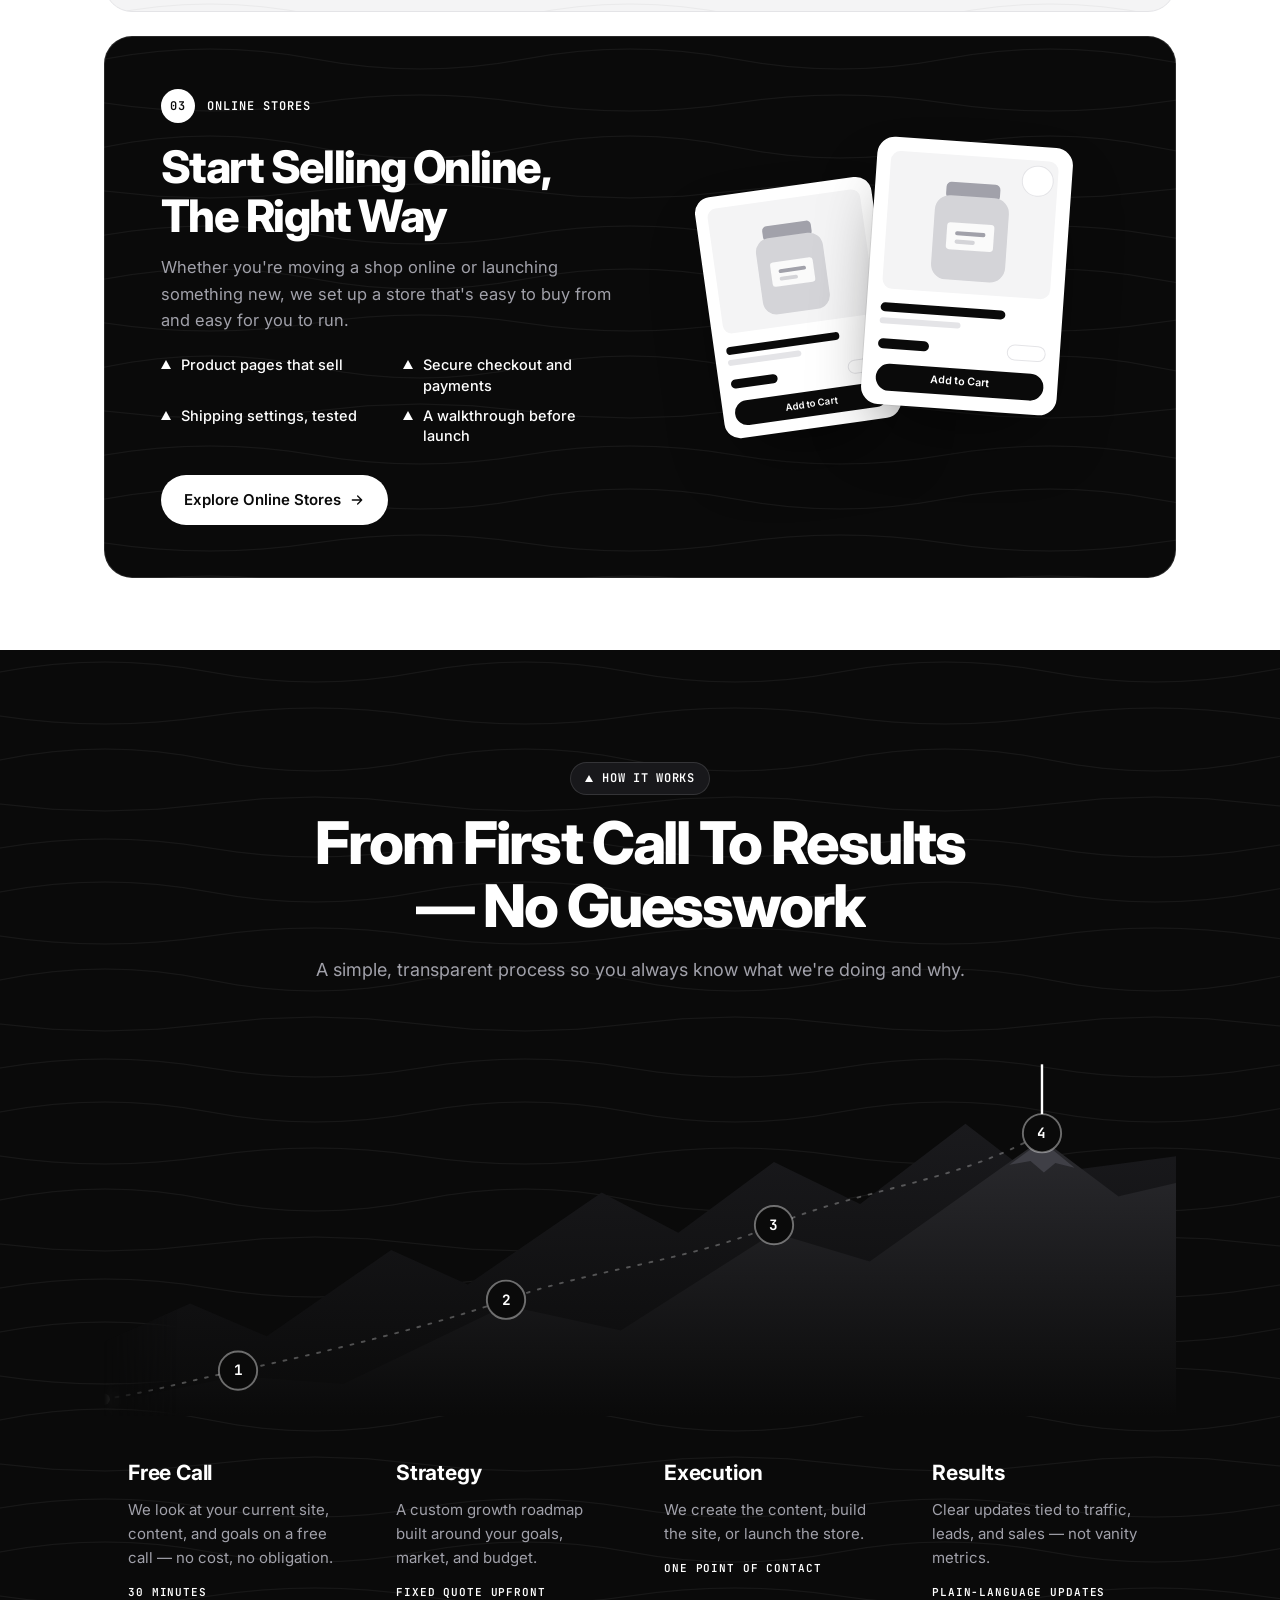
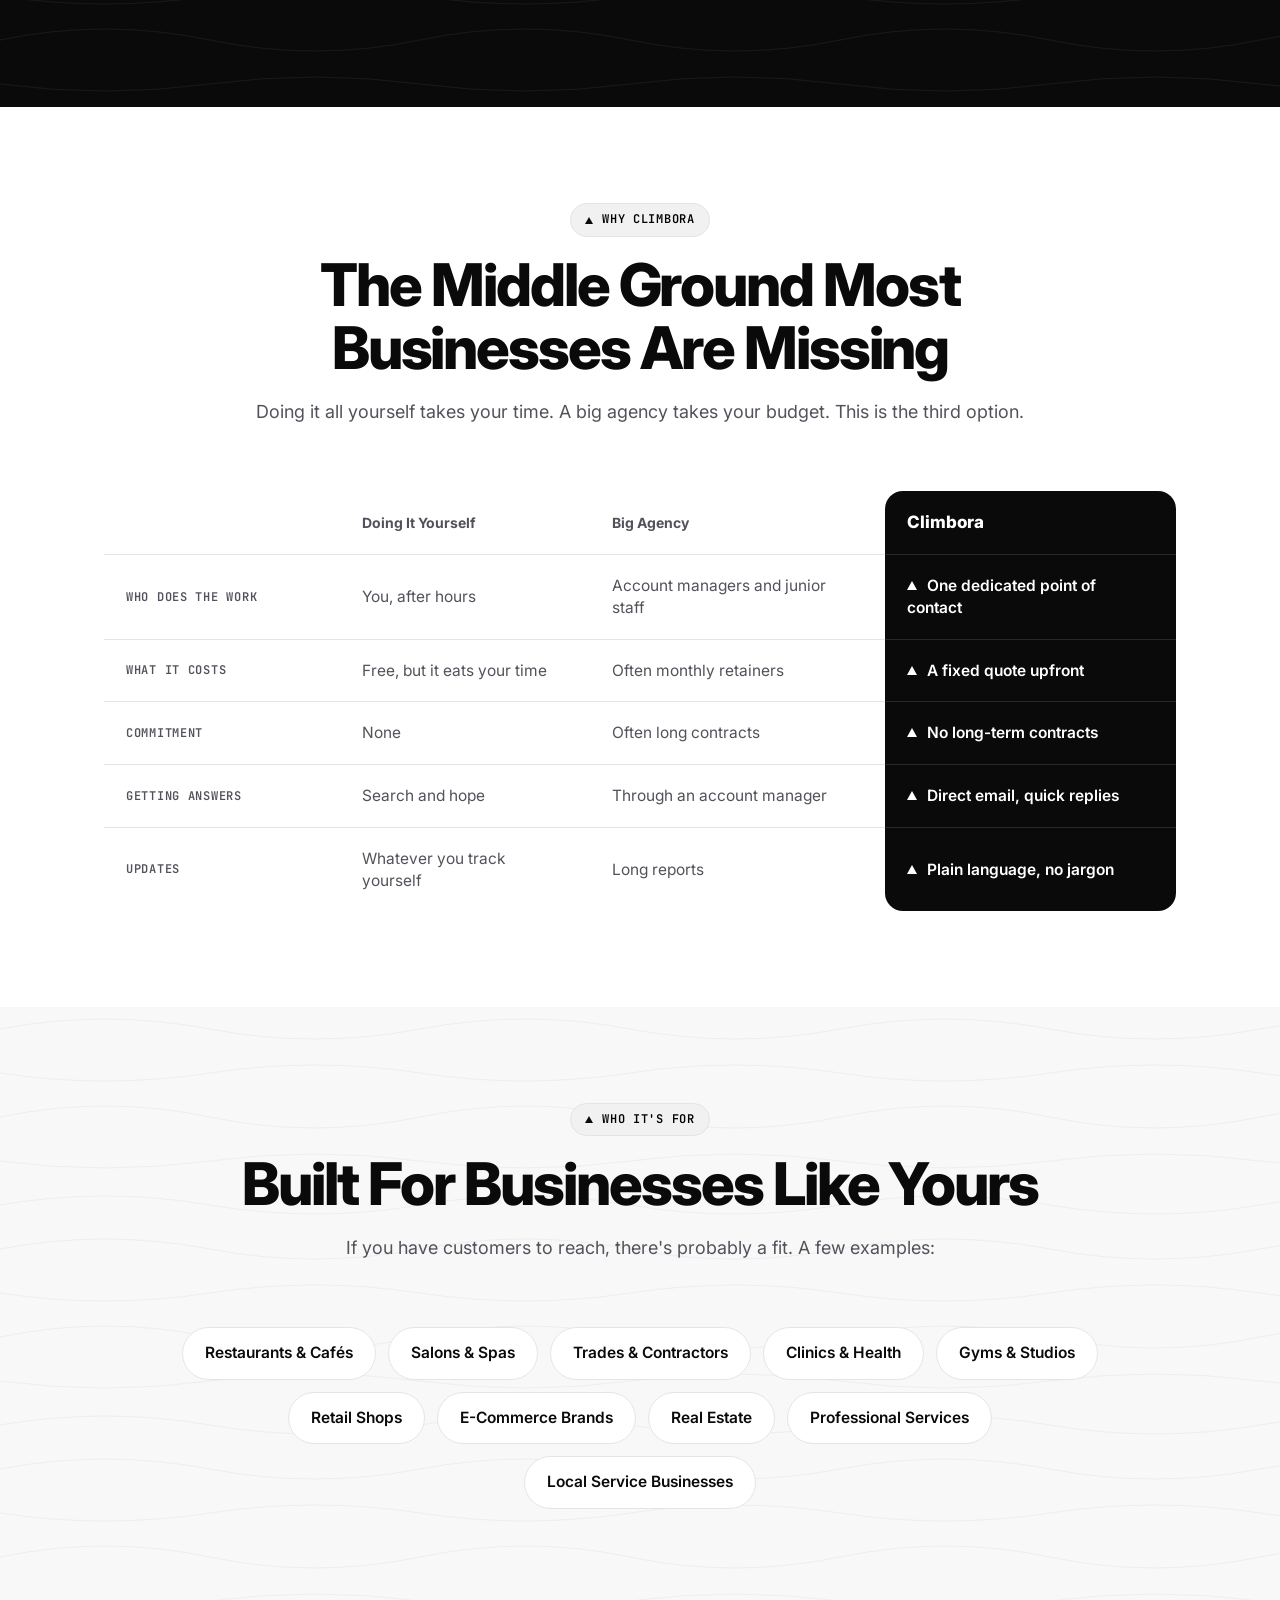
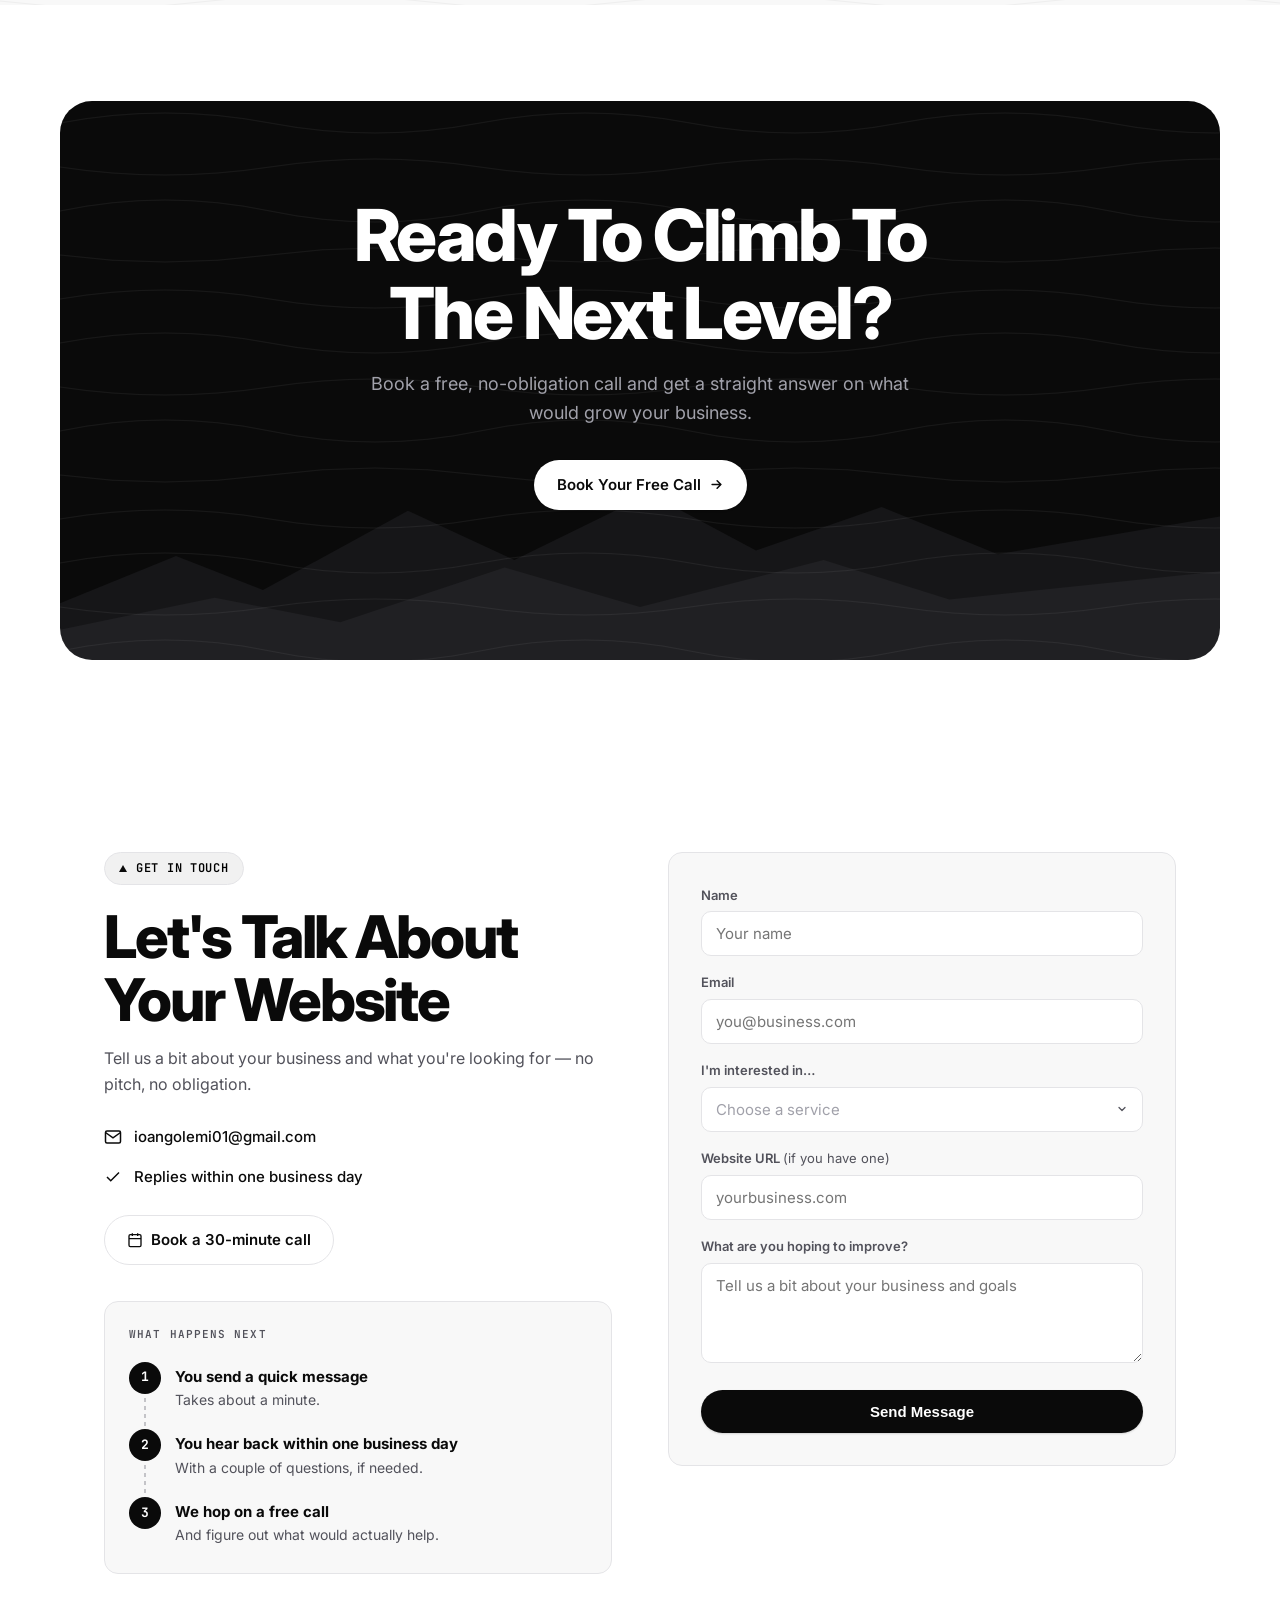
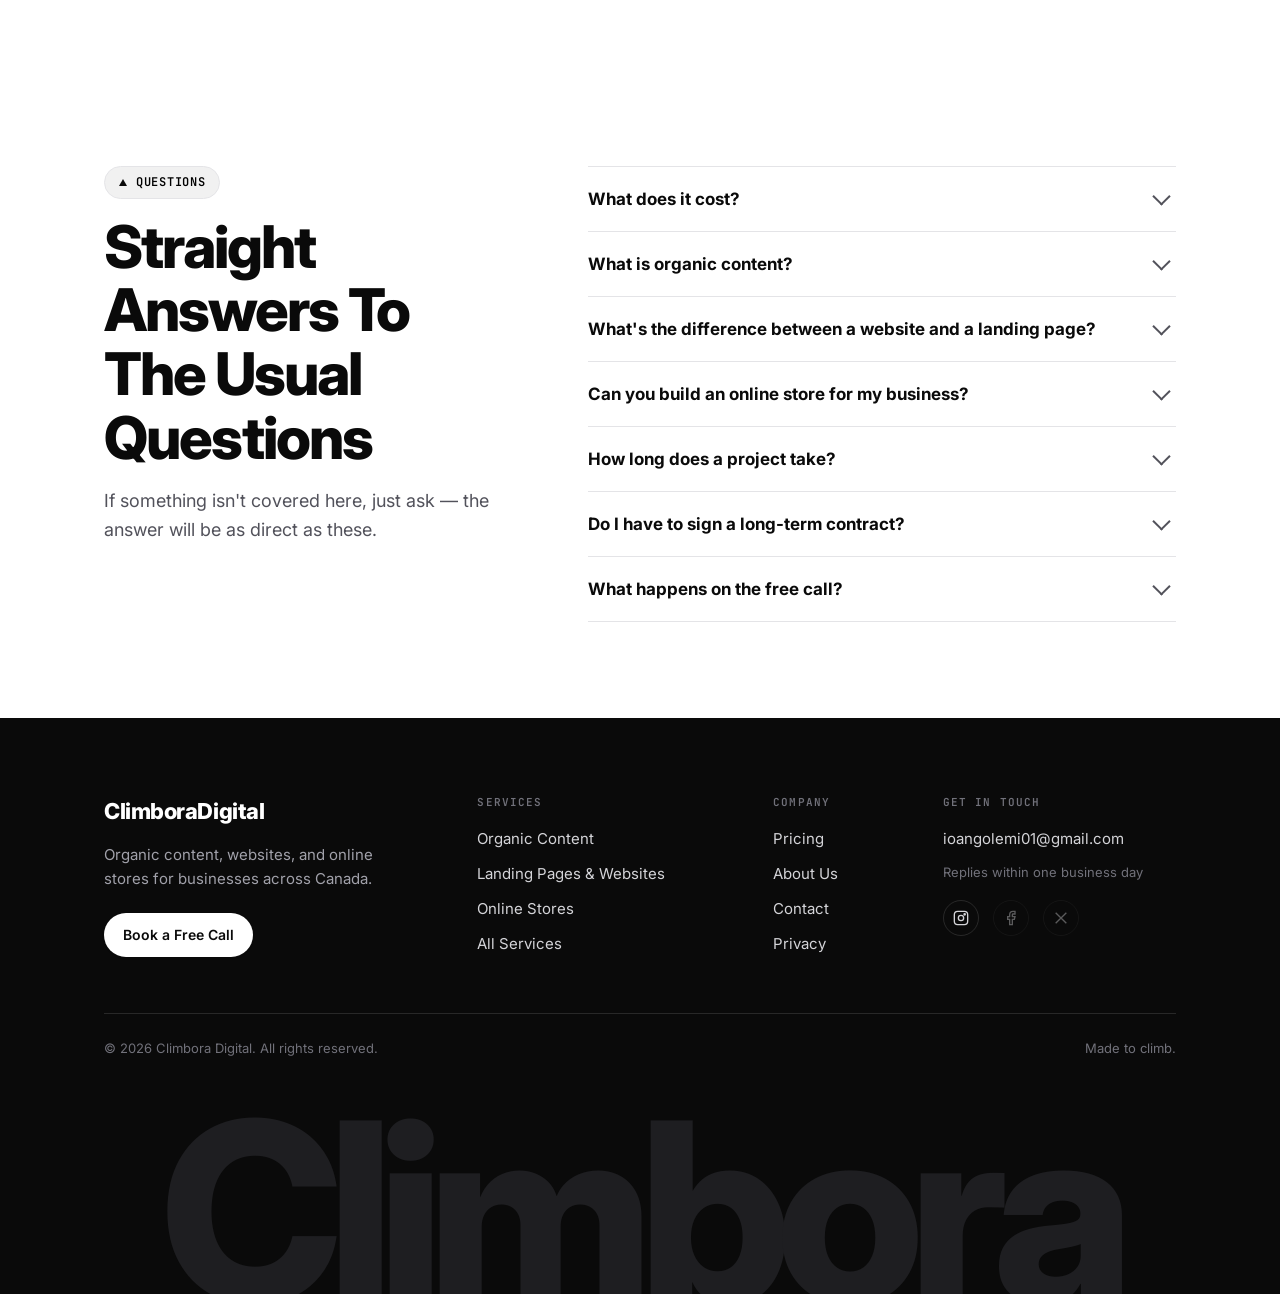
==== commit e2e31441: "Make the topographic background static Keep the contour patterns but draw them once instead of anima" ====
--- a/index.html
+++ b/index.html
@@ -886,8 +886,8 @@
     .faq-item.open .faq-a { max-height: 400px; }
   }
 </style>
-<link rel="stylesheet" href="/site.css?v=7">
-<script src="/site.js?v=7" defer></script>
+<link rel="stylesheet" href="/site.css?v=8">
+<script src="/site.js?v=8" defer></script>
 </head>
 <body>
 
--- a/site.css
+++ b/site.css
@@ -601,7 +601,6 @@
 .cursor-ring.is-down { width: 26px; height: 26px; margin: -13px 0 0 -13px; }
 .cursor-ring.is-text { opacity: 0 !important; }
 
-@keyframes contour-drift { to { transform: translateX(-420px); } }
 
 /* ===================================================================
    Design layer v3: black-and-white contrast, display type, signature
@@ -1005,7 +1004,7 @@
   border-radius: 32px;
   background: var(--ink) url("data:image/svg+xml,%3Csvg xmlns='http://www.w3.org/2000/svg' viewBox='0 0 1200 180' preserveAspectRatio='none'%3E%3Cpath d='M0 180V120l120-50 90 36 150-84 110 52 140-70 110 60 130-46 120 50 230-40v192z' fill='%23161618'/%3E%3Cpath d='M0 180v-32l160-34 130 26 170-58 140 42 190-50 130 42 280-30v94z' fill='%23202023'/%3E%3C/svg%3E") bottom / 100% 170px no-repeat;
 }
-.cta-band::before { inset: 0 auto 0 0; width: calc(100% + 420px); animation: contour-drift 70s linear infinite; }
+.cta-band::before { inset: 0 auto 0 0; width: calc(100% + 420px); }
 .cta-band h2 { font-size: clamp(34px, 5.6vw, 72px); margin-bottom: 18px; }
 .cta-band p { max-width: 560px; font-size: 18px; }
 @media (max-width: 1208px) { .cta-band { margin: 0 24px; } }
